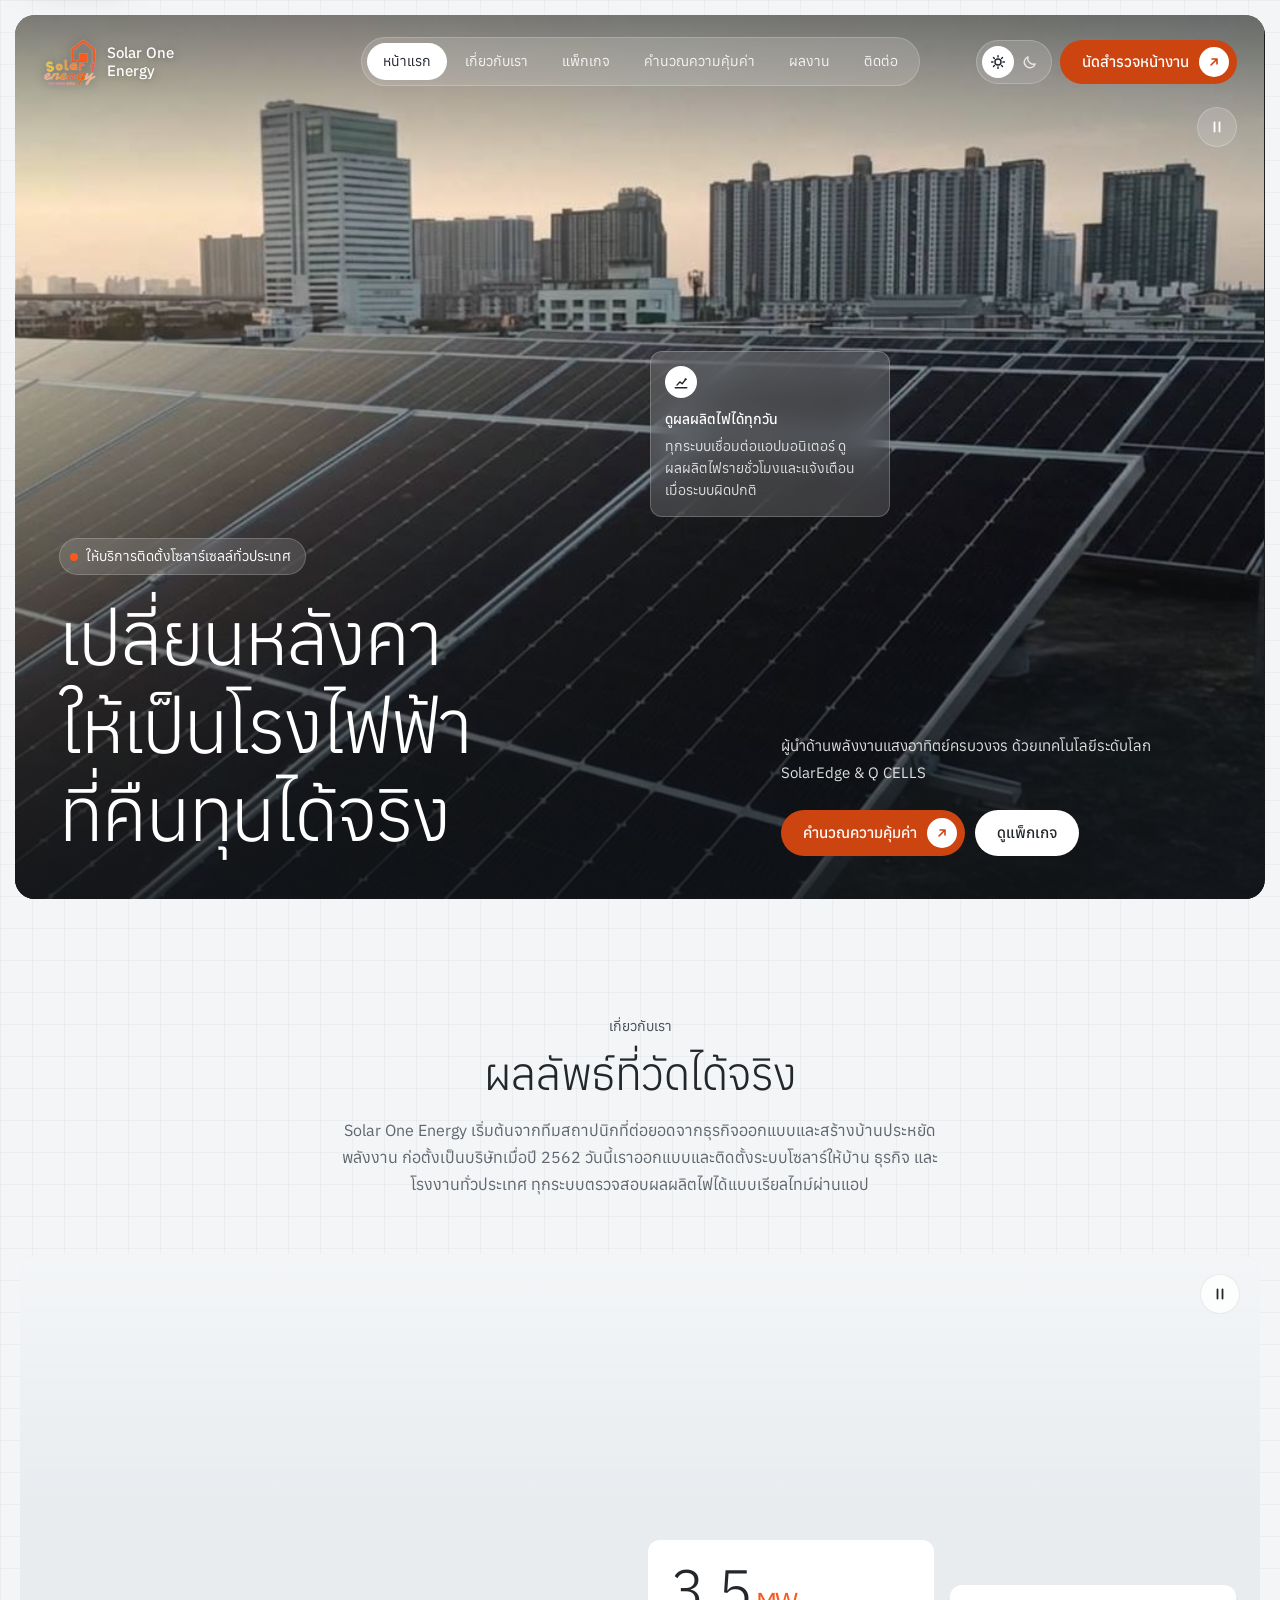
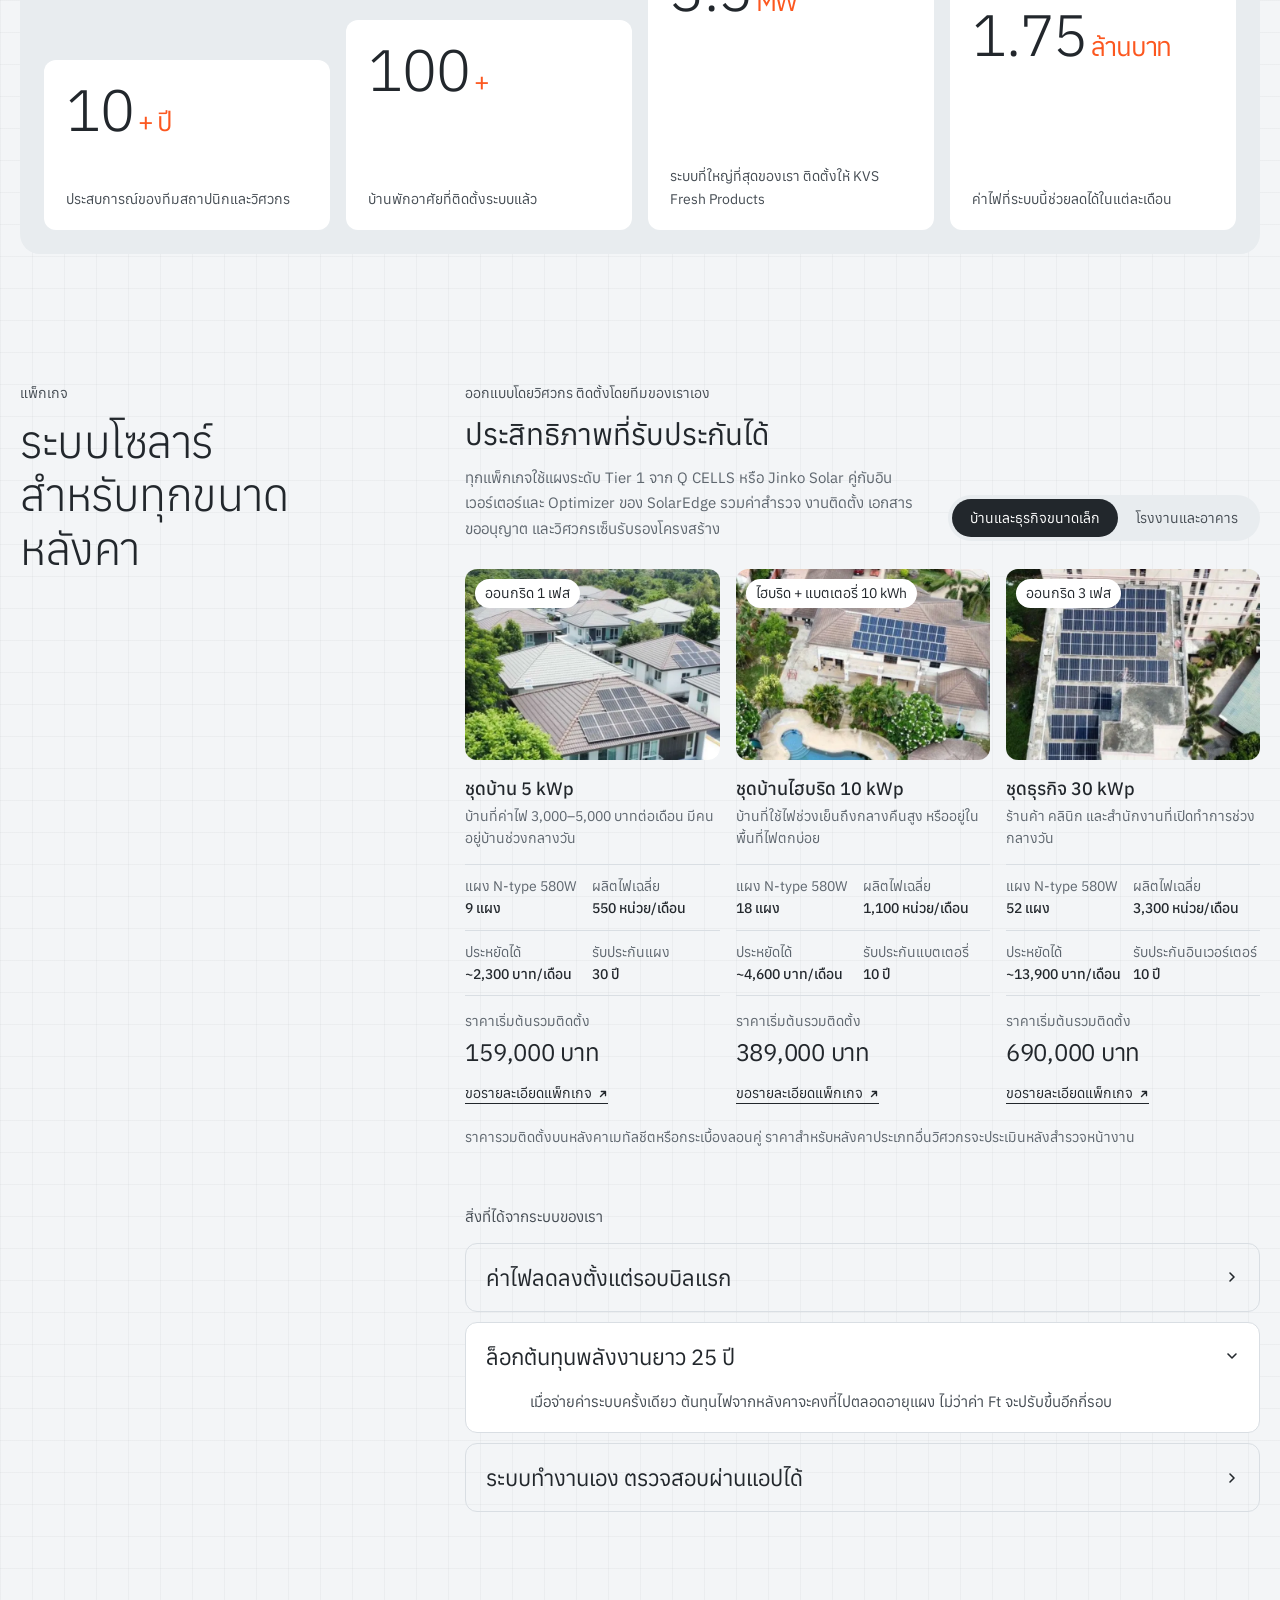
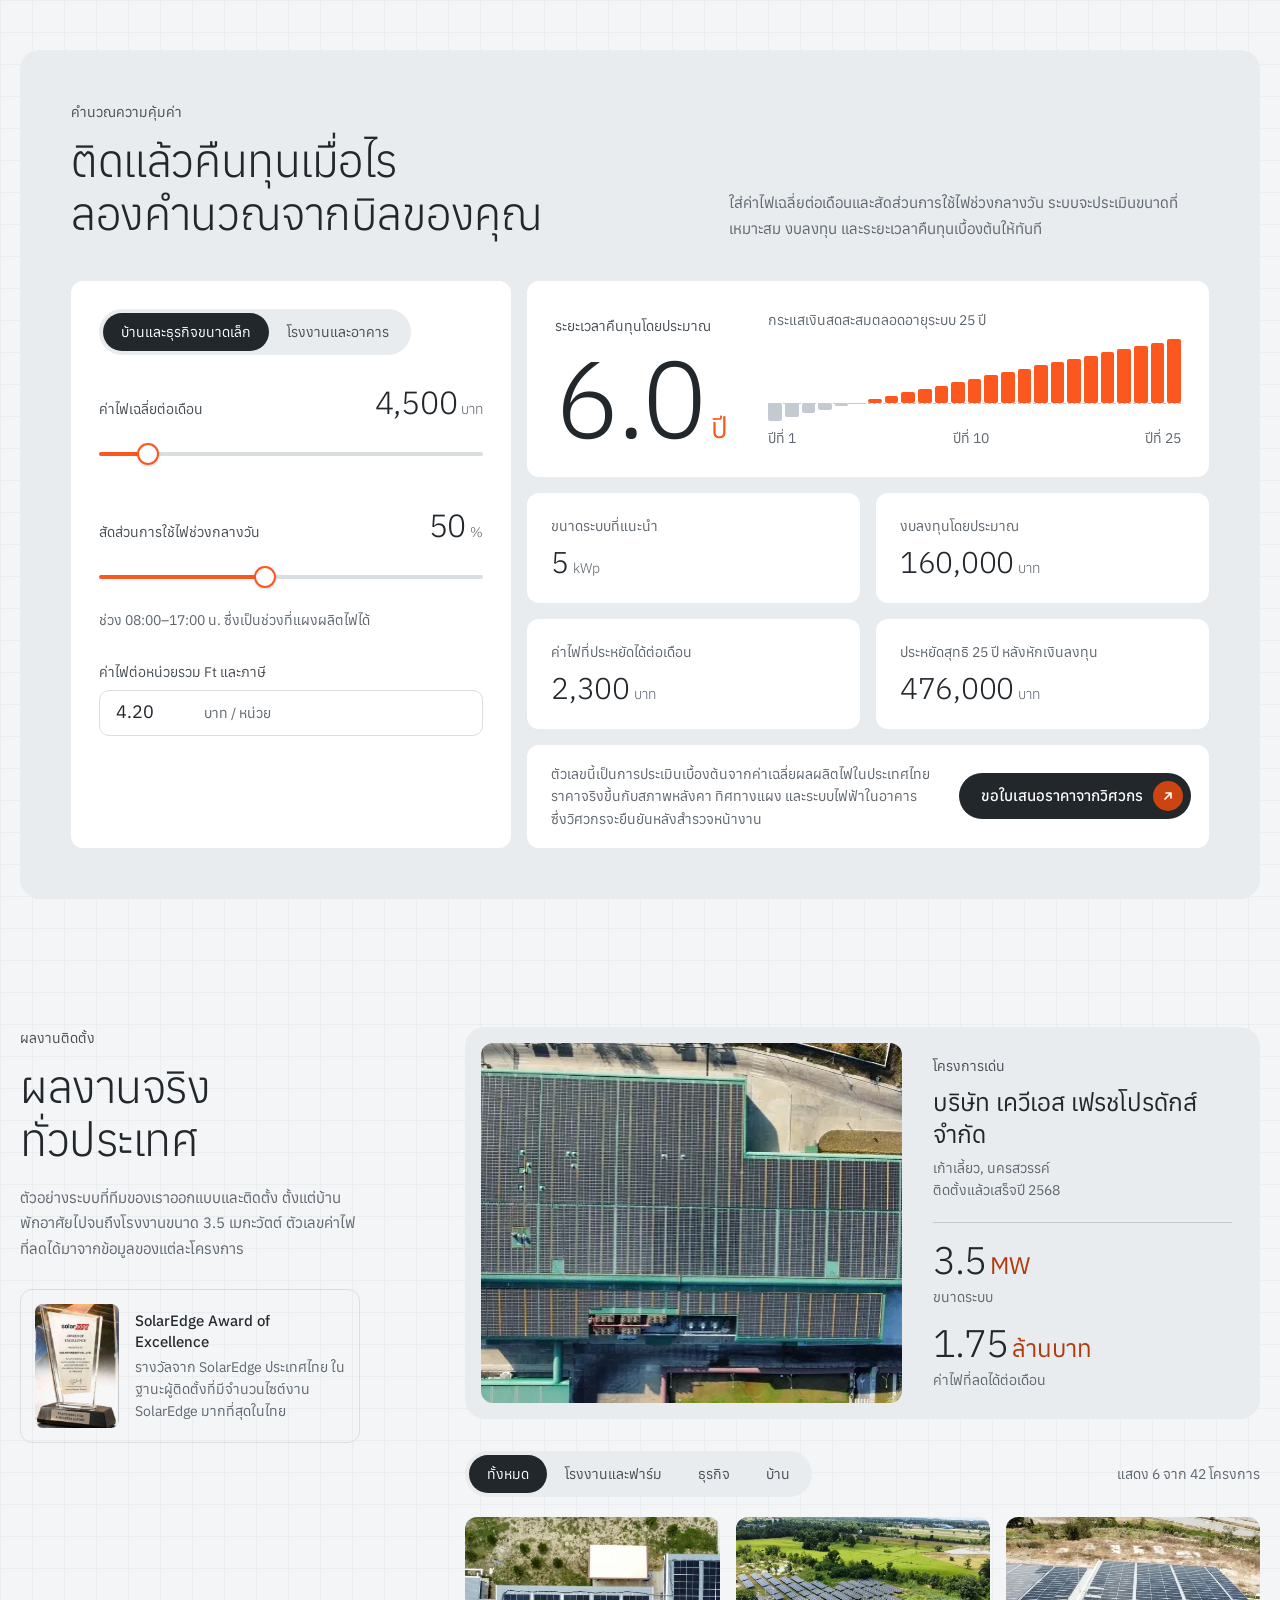
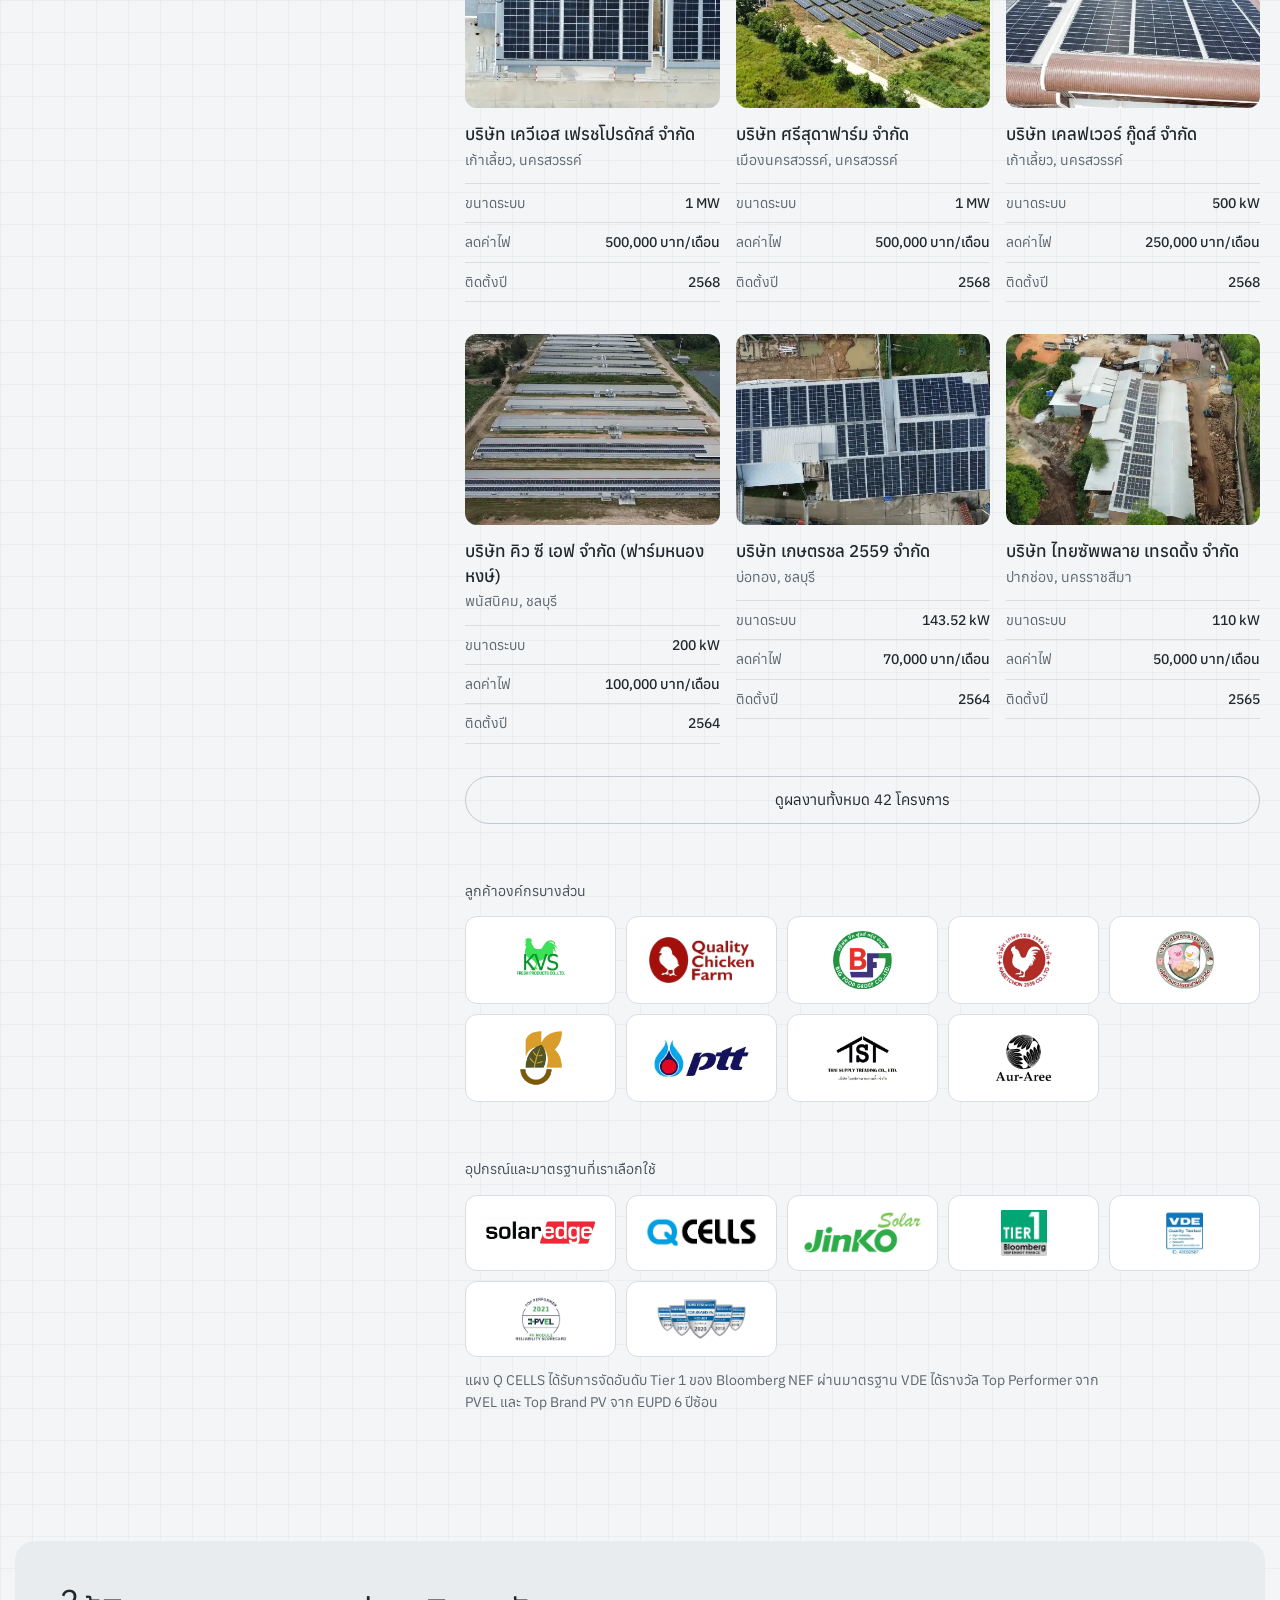
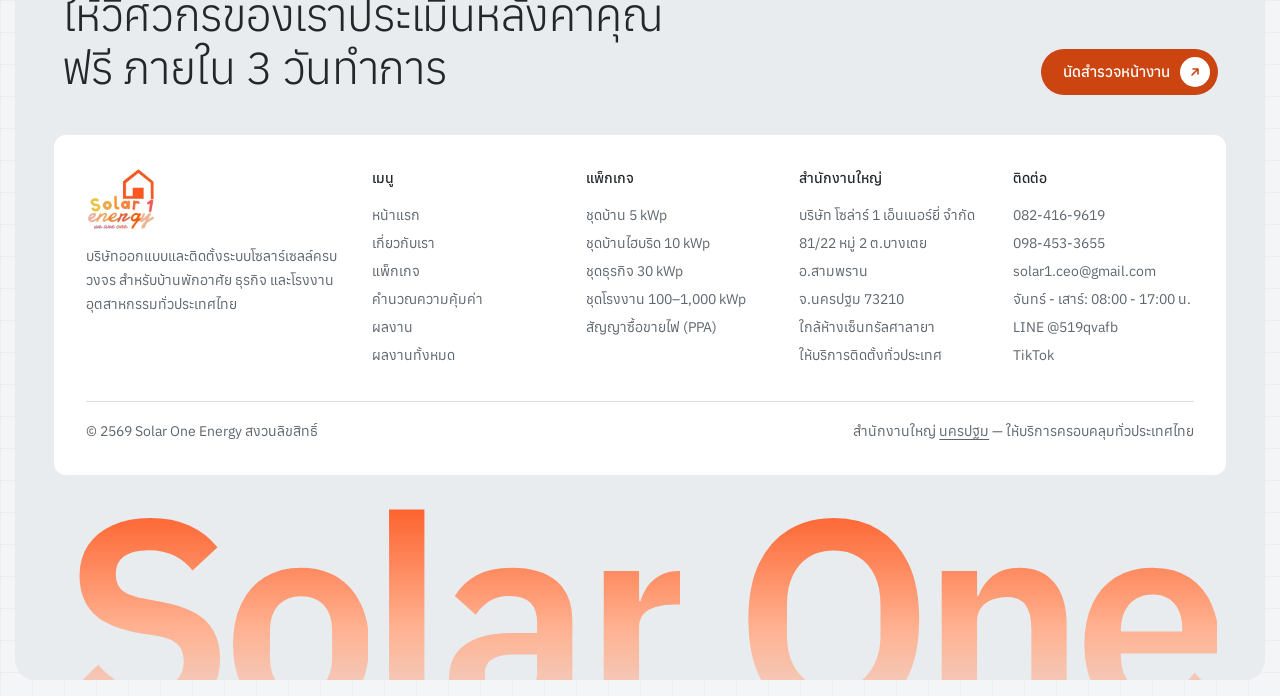
==== index.html @ 280cfaa6 "SEO: Full content on the four route pages, indexable and in the sitemap - /residential, /commercial," ====
<!doctype html>
<html lang="th">
<head>
  <meta charset="utf-8">
  <meta name="viewport" content="width=device-width, initial-scale=1">
  <title>Solar One Energy | ติดตั้งโซลาร์เซลล์ทั่วประเทศ สำหรับบ้าน ธุรกิจ และโรงงาน</title>
  <meta name="description" content="Solar One Energy สำนักงานใหญ่ นครปฐม ให้บริการติดตั้งโซลาร์เซลล์ทั่วประเทศไทย ออกแบบโดยทีมวิศวกร ตั้งแต่สำรวจหน้างาน ยื่นขออนุญาต จนถึงดูแลหลังการขาย">
  <meta name="theme-color" content="#F3F5F7">
  <link rel="icon" href="/favicon.ico" sizes="48x48">
  <link rel="icon" href="/favicon.svg" type="image/svg+xml">
  <link rel="apple-touch-icon" href="/apple-touch-icon.png">
  <link rel="canonical" href="https://solar1-energy.vercel.app/">
  <!-- link previews (Facebook, LINE): absolute URLs, JPEG image -->
  <meta property="og:type" content="website">
  <meta property="og:site_name" content="Solar One Energy">
  <meta property="og:locale" content="th_TH">
  <meta property="og:url" content="https://solar1-energy.vercel.app/">
  <meta property="og:title" content="Solar One Energy | ติดตั้งโซลาร์เซลล์ทั่วประเทศ สำหรับบ้าน ธุรกิจ และโรงงาน">
  <meta property="og:description" content="Solar One Energy สำนักงานใหญ่ นครปฐม ให้บริการติดตั้งโซลาร์เซลล์ทั่วประเทศไทย ออกแบบโดยทีมวิศวกร ตั้งแต่สำรวจหน้างาน ยื่นขออนุญาต จนถึงดูแลหลังการขาย">
  <meta property="og:image" content="https://solar1-energy.vercel.app/Media/og-image.jpg">
  <meta property="og:image:type" content="image/jpeg">
  <meta property="og:image:width" content="1200">
  <meta property="og:image:height" content="630">
  <meta property="og:image:alt" content="Solar One Energy: เปลี่ยนหลังคา ให้เป็นโรงไฟฟ้า ที่คืนทุนได้จริง บนภาพแผงโซลาร์เซลล์บนดาดฟ้าอาคาร">
  <meta name="twitter:card" content="summary_large_image">
  <!-- Static on purpose: crawlers don't run the Supabase overrides. Keep in step with the contact defaults in js/content.js.
       geo is approximate (Central Salaya, the landmark in the address); replace with the exact HQ pin when known -->
  <script type="application/ld+json">
  {
    "@context": "https://schema.org",
    "@type": "HomeAndConstructionBusiness",
    "@id": "https://solar1-energy.vercel.app/#business",
    "name": "Solar 1 Energy",
    "alternateName": ["Solar One Energy", "โซล่าร์ 1 เอ็นเนอร์ยี่"],
    "legalName": "บริษัท โซล่าร์ 1 เอ็นเนอร์ยี่ จำกัด",
    "description": "ติดตั้งโซลาร์เซลล์สำหรับบ้าน ธุรกิจ และโรงงาน ออกแบบโดยทีมวิศวกร ตั้งแต่สำรวจหน้างาน ยื่นขออนุญาต จนถึงดูแลหลังการขาย สำนักงานใหญ่ นครปฐม",
    "url": "https://solar1-energy.vercel.app/",
    "logo": "https://solar1-energy.vercel.app/Media/logo-mark.png",
    "image": "https://solar1-energy.vercel.app/Media/hero-poster.jpg",
    "telephone": "+66-82-416-9619",
    "contactPoint": [
      { "@type": "ContactPoint", "contactType": "sales", "telephone": "+66-82-416-9619", "areaServed": "TH", "availableLanguage": ["th"] },
      { "@type": "ContactPoint", "contactType": "customer service", "telephone": "+66-98-453-3655", "areaServed": "TH", "availableLanguage": ["th"] }
    ],
    "email": "solar1.ceo@gmail.com",
    "address": {
      "@type": "PostalAddress",
      "streetAddress": "81/22 หมู่ 2 ต.บางเตย",
      "addressLocality": "อ.สามพราน",
      "addressRegion": "นครปฐม",
      "postalCode": "73210",
      "addressCountry": "TH"
    },
    "geo": { "@type": "GeoCoordinates", "latitude": 13.788, "longitude": 100.277 },
    "openingHoursSpecification": [{
      "@type": "OpeningHoursSpecification",
      "dayOfWeek": ["Monday", "Tuesday", "Wednesday", "Thursday", "Friday", "Saturday"],
      "opens": "08:00",
      "closes": "17:00"
    }],
    "areaServed": [
      { "@type": "AdministrativeArea", "name": "Nakhon Pathom" },
      { "@type": "AdministrativeArea", "name": "Bangkok" },
      { "@type": "AdministrativeArea", "name": "Nonthaburi" },
      { "@type": "AdministrativeArea", "name": "Pathum Thani" },
      { "@type": "AdministrativeArea", "name": "Ratchaburi" }
    ],
    "sameAs": ["https://www.tiktok.com/@solar1.ceo"]
  }
  </script>
  <link rel="preload" href="Font/Anuphan/Anuphan-VariableFont_wght.ttf" as="font" type="font/ttf" crossorigin>
  <!-- the hero's first frame is the largest thing above the fold -->
  <link rel="preload" href="Media/hero-poster.jpg" as="image" fetchpriority="high">
  <script>
    // Theme before first paint: stored choice, otherwise the OS preference.
    (function () {
      var root = document.documentElement, t = null;
      try { t = localStorage.getItem('theme'); } catch (e) {}
      if (t !== 'light' && t !== 'dark') t = matchMedia('(prefers-color-scheme: dark)').matches ? 'dark' : 'light';
      root.dataset.theme = t;
      root.classList.add('js');
    })();
  </script>
  <link rel="stylesheet" href="styles.css">
</head>
<body>

<a class="skip-link" href="#content">ข้ามไปยังเนื้อหา</a>

<svg width="0" height="0" style="position:absolute" aria-hidden="true">
  <symbol id="i-arrow" viewBox="0 0 12 12"><path d="M3 9 9 3M4 3h5v5" fill="none" stroke="currentColor" stroke-width="1.6" stroke-linecap="round" stroke-linejoin="round"/></symbol>
  <symbol id="i-pause" viewBox="0 0 14 14"><path d="M4.5 2.5v9M9.5 2.5v9" fill="none" stroke="currentColor" stroke-width="1.8" stroke-linecap="round"/></symbol>
  <symbol id="i-play" viewBox="0 0 14 14"><path d="M4 2.6v8.8a.5.5 0 0 0 .76.43l7-4.4a.5.5 0 0 0 0-.86l-7-4.4A.5.5 0 0 0 4 2.6z" fill="currentColor"/></symbol>
  <symbol id="i-menu" viewBox="0 0 18 18"><path d="M3 5.5h12M3 12.5h12" fill="none" stroke="currentColor" stroke-width="1.7" stroke-linecap="round"/></symbol>
  <symbol id="i-close" viewBox="0 0 18 18"><path d="M4.5 4.5l9 9M13.5 4.5l-9 9" fill="none" stroke="currentColor" stroke-width="1.7" stroke-linecap="round"/></symbol>
  <symbol id="i-chart" viewBox="0 0 18 18"><path d="M2.5 15.5h13M4.5 12.5l3.2-3.6 2.6 2.1 3.9-5" fill="none" stroke="currentColor" stroke-width="1.6" stroke-linecap="round" stroke-linejoin="round"/><circle cx="14.2" cy="6" r="1.3" fill="currentColor"/></symbol>
  <symbol id="i-sun" viewBox="0 0 18 18"><circle cx="9" cy="9" r="3.4" fill="none" stroke="currentColor" stroke-width="1.6"/><path d="M9 1.8v1.6M9 14.6v1.6M1.8 9h1.6M14.6 9h1.6M3.9 3.9l1.1 1.1M13 13l1.1 1.1M3.9 14.1 5 13M13 5l1.1-1.1" fill="none" stroke="currentColor" stroke-width="1.6" stroke-linecap="round"/></symbol>
  <symbol id="i-moon" viewBox="0 0 18 18"><path d="M14.8 11.2A6.3 6.3 0 0 1 6.8 3.2a6.3 6.3 0 1 0 8 8z" fill="none" stroke="currentColor" stroke-width="1.6" stroke-linejoin="round"/></symbol>
  <symbol id="i-chev" viewBox="0 0 14 14"><path d="M5 3l4 4-4 4" fill="none" stroke="currentColor" stroke-width="1.6" stroke-linecap="round" stroke-linejoin="round"/></symbol>
</svg>

<!-- ============ HERO ============ -->
<header class="hero-shell" id="top">
  <div class="hero">
    <video class="hero-video" autoplay muted loop playsinline webkit-playsinline preload="metadata" poster="Media/hero-poster.jpg" disablepictureinpicture disableremoteplayback aria-hidden="true">
      <source src="Media/hero.mp4" type="video/mp4">
    </video>

    <button class="video-toggle" type="button" aria-pressed="false" aria-label="หยุดวิดีโอพื้นหลัง" data-in style="--d:800ms">
      <svg class="i-pause"><use href="#i-pause"/></svg><svg class="i-play"><use href="#i-play"/></svg>
    </button>

    <nav class="nav" aria-label="เมนูหลัก" data-in style="--d:100ms">
      <a class="logo-chip" href="#top" aria-label="Solar One Energy หน้าแรก">
        <picture>
          <source srcset="Media/logo-mark.webp" type="image/webp">
          <img src="Media/logo-mark.png" width="160" height="144" fetchpriority="high" decoding="async" alt="Solar One Energy">
        </picture>
        <span>Solar One<br>Energy</span>
      </a>
      <div class="nav-links" id="nav-links">
        <a href="#top" aria-current="page">หน้าแรก</a>
        <a href="#impact">เกี่ยวกับเรา</a>
        <a href="#packages">แพ็กเกจ</a>
        <a href="#calculator">คำนวณความคุ้มค่า</a>
        <a href="#projects">ผลงาน</a>
        <a href="#contact">ติดต่อ</a>
        <span class="nav-thumb" aria-hidden="true"></span>
        <!-- drawer extras: only shown when the links collapse behind the menu button -->
        <div class="nav-drawer-foot">
          <div class="drawer-row">
            <span id="drawer-theme-label">โหมดมืด</span>
            <button class="theme-toggle" type="button" role="switch" aria-checked="false" aria-labelledby="drawer-theme-label">
              <span class="theme-knob" aria-hidden="true"></span>
              <svg class="i-sun" aria-hidden="true"><use href="#i-sun"/></svg>
              <svg class="i-moon" aria-hidden="true"><use href="#i-moon"/></svg>
            </button>
          </div>
          <a class="btn btn--orange drawer-cta" href="#calculator">คำนวณความคุ้มค่า <span class="btn-ico"><svg><use href="#i-arrow"/></svg></span></a>
        </div>
      </div>
      <div class="nav-actions">
        <button class="theme-toggle" type="button" role="switch" aria-checked="false" aria-label="โหมดมืด">
          <span class="theme-knob" aria-hidden="true"></span>
          <svg class="i-sun" aria-hidden="true"><use href="#i-sun"/></svg>
          <svg class="i-moon" aria-hidden="true"><use href="#i-moon"/></svg>
        </button>
        <a class="btn btn--orange" href="#contact">นัดสำรวจหน้างาน <span class="btn-ico"><svg><use href="#i-arrow"/></svg></span></a>
        <button class="menu-btn" type="button" aria-expanded="false" aria-controls="nav-links" aria-label="เปิดเมนู">
          <svg class="i-menu"><use href="#i-menu"/></svg><svg class="i-close"><use href="#i-close"/></svg>
        </button>
      </div>
    </nav>

    <div class="hero-card" data-in style="--d:720ms">
      <span class="hero-card-ico" aria-hidden="true"><svg><use href="#i-chart"/></svg></span>
      <strong>ดูผลผลิตไฟได้ทุกวัน</strong>
      <p>ทุกระบบเชื่อมต่อแอปมอนิเตอร์ ดูผลผลิตไฟรายชั่วโมงและแจ้งเตือนเมื่อระบบผิดปกติ</p>
    </div>

    <div class="hero-bottom" id="content" tabindex="-1">
      <div>
        <span class="tag" data-in style="--d:200ms"><span class="dot"></span><span data-c="hero.tag">ให้บริการติดตั้งโซลาร์เซลล์ทั่วประเทศ</span></span>
        <h1>
          <span class="line"><span style="--d:260ms">เปลี่ยนหลังคา</span></span>
          <span class="line"><span style="--d:340ms">ให้เป็นโรงไฟฟ้า</span></span>
          <span class="line"><span style="--d:420ms">ที่คืนทุนได้จริง</span></span>
        </h1>
      </div>
      <div class="hero-copy">
        <p data-in style="--d:520ms" data-c="hero.subtitle">ผู้นำด้านพลังงานแสงอาทิตย์ครบวงจร ด้วยเทคโนโลยีระดับโลก SolarEdge &amp; Q CELLS</p>
        <div class="hero-actions">
          <a class="btn btn--orange" href="#calculator" data-in style="--d:600ms"><span data-c="hero.ctaPrimary">คำนวณความคุ้มค่า</span> <span class="btn-ico"><svg><use href="#i-arrow"/></svg></span></a>
          <a class="btn btn--white btn--plain" href="#packages" data-in style="--d:660ms"><span data-c="hero.ctaSecondary">ดูแพ็กเกจ</span></a>
        </div>
      </div>
    </div>
  </div>
</header>

<main>

<!-- ============ IMPACT ============ -->
<section class="impact" id="impact">
  <div class="wrap">
    <div class="impact-head">
      <p class="kicker">เกี่ยวกับเรา</p>
      <h2 class="h2">ผลลัพธ์ที่วัดได้จริง</h2>
      <p class="lede">Solar One Energy เริ่มต้นจากทีมสถาปนิกที่ต่อยอดจากธุรกิจออกแบบและสร้างบ้านประหยัดพลังงาน ก่อตั้งเป็นบริษัทเมื่อปี 2562 วันนี้เราออกแบบและติดตั้งระบบโซลาร์ให้บ้าน ธุรกิจ และโรงงานทั่วประเทศ ทุกระบบตรวจสอบผลผลิตไฟได้แบบเรียลไทม์ผ่านแอป</p>
    </div>

    <div class="impact-panel media-frame">
      <video class="impact-video" src="Media/hero.mp4#t=6.5" muted loop playsinline webkit-playsinline preload="metadata" disablepictureinpicture disableremoteplayback aria-hidden="true"></video>
      <button class="video-toggle video-toggle--panel" type="button" aria-pressed="false" aria-label="หยุดวิดีโอพื้นหลัง">
        <svg class="i-pause"><use href="#i-pause"/></svg><svg class="i-play"><use href="#i-play"/></svg>
      </button>
      <div class="stats">
        <div class="stat"><div class="stat-num"><span data-count="10">10</span><small>+ ปี</small></div><div class="stat-label">ประสบการณ์ของทีมสถาปนิกและวิศวกร</div></div>
        <div class="stat"><div class="stat-num"><span data-count="100">100</span><small>+</small></div><div class="stat-label">บ้านพักอาศัยที่ติดตั้งระบบแล้ว</div></div>
        <div class="stat"><div class="stat-num"><span data-count="3.5">3.5</span><small>MW</small></div><div class="stat-label">ระบบที่ใหญ่ที่สุดของเรา ติดตั้งให้ KVS Fresh Products</div></div>
        <div class="stat"><div class="stat-num"><span data-count="1.75">1.75</span><small>ล้านบาท</small></div><div class="stat-label">ค่าไฟที่ระบบนี้ช่วยลดได้ในแต่ละเดือน</div></div>
      </div>
    </div>
  </div>
</section>

<!-- ============ PACKAGES ============ -->
<section class="packages" id="packages">
  <div class="wrap split">
    <div class="split-left">
      <p class="kicker">แพ็กเกจ</p>
      <h2 class="h2">ระบบโซลาร์<br>สำหรับทุกขนาด<br>หลังคา</h2>
    </div>

    <div>
      <div class="pk-head">
        <div>
          <p class="kicker">ออกแบบโดยวิศวกร ติดตั้งโดยทีมของเราเอง</p>
          <h3 class="h3">ประสิทธิภาพที่รับประกันได้</h3>
          <p class="lede">ทุกแพ็กเกจใช้แผงระดับ Tier 1 จาก Q CELLS หรือ Jinko Solar คู่กับอินเวอร์เตอร์และ Optimizer ของ SolarEdge รวมค่าสำรวจ งานติดตั้ง เอกสารขออนุญาต และวิศวกรเซ็นรับรองโครงสร้าง</p>
        </div>
        <div class="seg" role="group" aria-label="เลือกประเภทลูกค้า" data-seg="pk">
          <button type="button" aria-pressed="true" data-val="home">บ้านและธุรกิจขนาดเล็ก</button>
          <button type="button" aria-pressed="false" data-val="factory">โรงงานและอาคาร</button>
        </div>
      </div>

      <div class="pk-grid" id="pk-grid"></div>
      <p class="pk-note" id="pk-note"></p>

      <div class="benefits">
        <p>สิ่งที่ได้จากระบบของเรา</p>
        <div class="benefit">
          <button type="button" aria-expanded="false">
            <span class="benefit-t">ค่าไฟลดลงตั้งแต่รอบบิลแรก</span><svg><use href="#i-chev"/></svg>
          </button>
          <div class="benefit-body"><div><p>ไฟที่ผลิตได้ช่วงกลางวันถูกใช้ในอาคารทันที ลดหน่วยที่ต้องซื้อจากการไฟฟ้าตั้งแต่วันที่ระบบเริ่มเดินเครื่อง</p></div></div>
        </div>
        <div class="benefit is-open">
          <button type="button" aria-expanded="true">
            <span class="benefit-t">ล็อกต้นทุนพลังงานยาว 25 ปี</span><svg><use href="#i-chev"/></svg>
          </button>
          <div class="benefit-body"><div><p>เมื่อจ่ายค่าระบบครั้งเดียว ต้นทุนไฟจากหลังคาจะคงที่ไปตลอดอายุแผง ไม่ว่าค่า Ft จะปรับขึ้นอีกกี่รอบ</p></div></div>
        </div>
        <div class="benefit">
          <button type="button" aria-expanded="false">
            <span class="benefit-t">ระบบทำงานเอง ตรวจสอบผ่านแอปได้</span><svg><use href="#i-chev"/></svg>
          </button>
          <div class="benefit-body"><div><p>ไม่ต้องเปิดปิดเอง ระบบแจ้งเตือนเมื่อผลผลิตต่ำกว่าปกติ และทีมบริการของเราเข้าตรวจล้างแผงตามรอบที่กำหนด</p></div></div>
        </div>
      </div>
    </div>
  </div>
</section>

<!-- ============ CALCULATOR ============ -->
<section class="calc" id="calculator">
  <div class="wrap">
    <div class="calc-panel">
      <div class="calc-top">
        <div>
          <p class="kicker">คำนวณความคุ้มค่า</p>
          <h2 class="h2">ติดแล้วคืนทุนเมื่อไร<br>ลองคำนวณจากบิลของคุณ</h2>
        </div>
        <p class="lede">ใส่ค่าไฟเฉลี่ยต่อเดือนและสัดส่วนการใช้ไฟช่วงกลางวัน ระบบจะประเมินขนาดที่เหมาะสม งบลงทุน และระยะเวลาคืนทุนเบื้องต้นให้ทันที</p>
      </div>

      <div class="calc-body">
        <div class="calc-inputs">
          <div class="seg" role="group" aria-label="เลือกประเภทลูกค้า" data-seg="calc">
            <button type="button" aria-pressed="true" data-val="home">บ้านและธุรกิจขนาดเล็ก</button>
            <button type="button" aria-pressed="false" data-val="factory">โรงงานและอาคาร</button>
          </div>

          <div class="field">
            <div class="field-row">
              <label for="bill">ค่าไฟเฉลี่ยต่อเดือน</label>
              <output class="field-val" id="bill-out" for="bill"></output>
            </div>
            <input type="range" id="bill">
          </div>

          <div class="field">
            <div class="field-row">
              <label for="day">สัดส่วนการใช้ไฟช่วงกลางวัน</label>
              <output class="field-val" id="day-out" for="day"></output>
            </div>
            <input type="range" id="day" min="20" max="90" step="5">
            <p class="field-hint">ช่วง 08:00–17:00 น. ซึ่งเป็นช่วงที่แผงผลิตไฟได้</p>
          </div>

          <div class="field">
            <label for="tariff">ค่าไฟต่อหน่วยรวม Ft และภาษี</label>
            <div class="tariff"><input type="number" id="tariff" step="0.05" min="2" max="9" inputmode="decimal"><span>บาท / หน่วย</span></div>
          </div>
        </div>

        <div class="calc-out" aria-live="polite">
          <div class="out-card out-hero">
            <div>
              <p class="out-label">ระยะเวลาคืนทุนโดยประมาณ</p>
              <p class="payback"><span id="o-payback">0</span><small>ปี</small></p>
            </div>
            <div class="chart">
              <p class="chart-cap">กระแสเงินสดสะสมตลอดอายุระบบ 25 ปี</p>
              <div class="bars" id="bars"></div>
              <div class="chart-axis"><span>ปีที่ 1</span><span>ปีที่ 10</span><span>ปีที่ 25</span></div>
            </div>
          </div>
          <div class="out-card"><p class="out-label">ขนาดระบบที่แนะนำ</p><p class="out-val" id="o-size"></p></div>
          <div class="out-card"><p class="out-label">งบลงทุนโดยประมาณ</p><p class="out-val" id="o-cost"></p></div>
          <div class="out-card"><p class="out-label">ค่าไฟที่ประหยัดได้ต่อเดือน</p><p class="out-val" id="o-month"></p></div>
          <div class="out-card"><p class="out-label">ประหยัดสุทธิ 25 ปี หลังหักเงินลงทุน</p><p class="out-val" id="o-life"></p></div>
          <div class="out-cta">
            <p>ตัวเลขนี้เป็นการประเมินเบื้องต้นจากค่าเฉลี่ยผลผลิตไฟในประเทศไทย ราคาจริงขึ้นกับสภาพหลังคา ทิศทางแผง และระบบไฟฟ้าในอาคาร ซึ่งวิศวกรจะยืนยันหลังสำรวจหน้างาน</p>
            <a class="btn btn--ink" href="#contact">ขอใบเสนอราคาจากวิศวกร <span class="btn-ico"><svg><use href="#i-arrow"/></svg></span></a>
          </div>
        </div>
      </div>
    </div>
  </div>
</section>

<!-- ============ PROJECTS ============ -->
<section class="projects" id="projects">
  <div class="wrap split">
    <div class="split-left">
      <p class="kicker">ผลงานติดตั้ง</p>
      <h2 class="h2">ผลงานจริง<br>ทั่วประเทศ</h2>
      <p class="lede">ตัวอย่างระบบที่ทีมของเราออกแบบและติดตั้ง ตั้งแต่บ้านพักอาศัยไปจนถึงโรงงานขนาด 3.5 เมกะวัตต์ ตัวเลขค่าไฟที่ลดได้มาจากข้อมูลของแต่ละโครงการ</p>
      <figure class="award">
        <img src="Media/awards/solaredge-award-of-excellence.webp" width="245" height="361" loading="lazy" decoding="async" alt="ถ้วยรางวัล SolarEdge Award of Excellence ที่มอบให้ Solar1Energy Co., Ltd.">
        <figcaption>
          <strong>SolarEdge Award of Excellence</strong>
          <span>รางวัลจาก SolarEdge ประเทศไทย ในฐานะผู้ติดตั้งที่มีจำนวนไซต์งาน SolarEdge มากที่สุดในไทย</span>
        </figcaption>
      </figure>
    </div>

    <div class="pj-main">
      <article class="pj-feature" id="pj-feature" hidden></article>

      <div class="pj-bar">
        <div class="seg" role="group" aria-label="กรองผลงานตามประเภท" data-seg="pj">
          <button type="button" aria-pressed="true" data-val="all">ทั้งหมด</button>
          <button type="button" aria-pressed="false" data-val="industry">โรงงานและฟาร์ม</button>
          <button type="button" aria-pressed="false" data-val="business">ธุรกิจ</button>
          <button type="button" aria-pressed="false" data-val="home">บ้าน</button>
        </div>
        <p class="pj-count" id="pj-count" aria-live="polite"></p>
      </div>
      <div class="pj-grid" id="pj-grid"></div>
      <button class="pj-more" id="pj-more" type="button" aria-expanded="false" aria-controls="pj-grid" hidden></button>

      <div class="logo-wall" id="pj-clients-wall">
        <h3 class="logo-wall-title">ลูกค้าองค์กรบางส่วน</h3>
        <ul class="logos" id="pj-clients"></ul>
      </div>
      <div class="logo-wall">
        <h3 class="logo-wall-title">อุปกรณ์และมาตรฐานที่เราเลือกใช้</h3>
        <ul class="logos logos--brands">
          <li><img src="Media/brands/solaredge.webp" width="720" height="190" loading="lazy" decoding="async" alt="SolarEdge"></li>
          <li><img src="Media/brands/q-cells.webp" width="518" height="151" loading="lazy" decoding="async" alt="Q CELLS"></li>
          <li><img src="Media/brands/jinko-solar.webp" width="144" height="50" loading="lazy" decoding="async" alt="Jinko Solar"></li>
          <li><img src="Media/certs/tier1-bloomberg-nef.webp" width="197" height="197" loading="lazy" decoding="async" alt="Tier 1 ของ Bloomberg NEF"></li>
          <li><img src="Media/certs/vde-quality-tested.webp" width="177" height="222" loading="lazy" decoding="async" alt="VDE Quality Tested"></li>
          <li><img src="Media/certs/pvel-top-performer-2021.webp" width="276" height="237" loading="lazy" decoding="async" alt="PVEL Top Performer 2021"></li>
          <li><img src="Media/certs/eupd-top-brand-pv.webp" width="450" height="219" loading="lazy" decoding="async" alt="EUPD Research Top Brand PV"></li>
        </ul>
        <p class="logo-note">แผง Q CELLS ได้รับการจัดอันดับ Tier 1 ของ Bloomberg NEF ผ่านมาตรฐาน VDE ได้รางวัล Top Performer จาก PVEL และ Top Brand PV จาก EUPD 6 ปีซ้อน</p>
      </div>
    </div>
  </div>
</section>

</main>

<!-- ============ FOOTER ============ -->
<footer class="foot-shell" id="contact">
  <div class="foot">
    <div class="foot-cta">
      <h2 class="h2">ให้วิศวกรของเราประเมินหลังคาคุณ<br>ฟรี ภายใน 3 วันทำการ</h2>
      <a class="btn btn--orange" id="foot-cta-btn" href="tel:0824169619">นัดสำรวจหน้างาน <span class="btn-ico"><svg><use href="#i-arrow"/></svg></span></a>
    </div>

    <div class="foot-card">
      <div class="foot-brand">
        <img src="Media/logo-footer.webp" width="212" height="192" loading="lazy" decoding="async" alt="Solar One Energy">
        <p>บริษัทออกแบบและติดตั้งระบบโซลาร์เซลล์ครบวงจร สำหรับบ้านพักอาศัย ธุรกิจ และโรงงานอุตสาหกรรมทั่วประเทศไทย</p>
      </div>
      <div class="foot-col">
        <h3>เมนู</h3>
        <ul><li><a href="#top">หน้าแรก</a></li><li><a href="#impact">เกี่ยวกับเรา</a></li><li><a href="#packages">แพ็กเกจ</a></li><li><a href="#calculator">คำนวณความคุ้มค่า</a></li><li><a href="#projects">ผลงาน</a></li><li><a href="/projects">ผลงานทั้งหมด</a></li></ul>
      </div>
      <div class="foot-col">
        <h3>แพ็กเกจ</h3>
        <ul><li><a href="/residential">ชุดบ้าน 5 kWp</a></li><li><a href="/residential">ชุดบ้านไฮบริด 10 kWp</a></li><li><a href="/commercial">ชุดธุรกิจ 30 kWp</a></li><li><a href="/commercial">ชุดโรงงาน 100–1,000 kWp</a></li><li><a href="/commercial#ppa">สัญญาซื้อขายไฟ (PPA)</a></li></ul>
      </div>
      <div class="foot-col">
        <h3>สำนักงานใหญ่</h3>
        <!-- full street address and phone are set from the admin panel (Contact) -->
        <ul id="foot-address"><li>บริษัท โซล่าร์ 1 เอ็นเนอร์ยี่ จำกัด</li><li>81/22 หมู่ 2 ต.บางเตย อ.สามพราน</li><li>จ.นครปฐม 73210</li><li>ใกล้ห้างเซ็นทรัลศาลายา</li><li>ให้บริการติดตั้งทั่วประเทศ</li></ul>
      </div>
      <div class="foot-col">
        <h3>ติดต่อ</h3>
        <ul id="foot-contact"><li><a href="tel:0824169619">082-416-9619</a></li><li><a href="tel:0984533655">098-453-3655</a></li><li><a href="mailto:solar1.ceo@gmail.com">solar1.ceo@gmail.com</a></li><li>จันทร์ - เสาร์: 08:00 - 17:00 น.</li><li><a href="https://line.me/R/ti/p/%40519qvafb" target="_blank" rel="noopener">LINE @519qvafb</a></li><li><a href="https://www.tiktok.com/@solar1.ceo" target="_blank" rel="noopener">TikTok</a></li></ul>
      </div>
      <div class="foot-legal"><span>© 2569 Solar One Energy สงวนลิขสิทธิ์</span><span>สำนักงานใหญ่ <a href="/locations/nakhon-pathom">นครปฐม</a> — ให้บริการครอบคลุมทั่วประเทศไทย</span></div>
    </div>

    <div class="wordmark" aria-hidden="true">Solar One</div>
  </div>
</footer>

<script src="supabase-config.js"></script>
<script src="js/content.js"></script>
<script src="main.js"></script>
</body>
</html>
---- styles.css ----
@font-face {
  font-family: "Anuphan";
  src: url("Font/Anuphan/Anuphan-VariableFont_wght.ttf") format("truetype");
  font-weight: 100 700;
  font-display: swap;
}

:root {
  /* accent: brand orange, used sparingly */
  --orange: #FC571F;
  --orange-deep: #E0461A;
  --orange-tint: #FFE9DF;
  /* button fills: deep enough for white label text (AA 4.5:1) */
  --cta: #CC4410;             /* 4.8:1 with white */
  --cta-deep: #B33A0D;        /* 6:1 with white, hover */
  --accent-text: #B33A0D;     /* orange for small units on light surfaces (5:1 on --surface) */

  /* graphite ink */
  --ink: #22272C;
  --ink-deep: #15191D;
  --ink-soft: #454C53;
  --muted: #5E666E;          /* 4.9:1 on --surface, 6:1 on white */
  --shade: 16 20 24;         /* rgb channels for overlays and shadows */

  /* cool drafting paper */
  --paper: #F3F5F7;
  --paper-rgb: 243 245 247;
  --grid: rgb(34 39 44 / .035);
  --surface: #E8ECEF;
  --line: #D9DEE3;
  --line-strong: #C3CAD1;
  --white: #FFFFFF;           /* literal white: text on photos/orange, chips over imagery */
  --hero-bg: #1E2328;

  /* theme-dependent roles */
  --card: #FFFFFF;            /* cards and raised controls */
  --card-rgb: 255 255 255;
  --on-ink: #FFFFFF;          /* text on --ink fills (segmented thumb, ink button) */
  --hover: rgb(16 20 24 / .06);
  --sweep: rgb(255 255 255 / .5);
  --graphite: #22272C;        /* fixed dark text on always-white chips */
  --frame-art: url("data:image/svg+xml,%3Csvg xmlns='http://www.w3.org/2000/svg' viewBox='0 0 160 110' fill='none' stroke='%2322272C' stroke-opacity='.26' stroke-width='1.2' stroke-linejoin='round'%3E%3Cpath d='M30 78 58 40h74l-28 38z'/%3E%3Cpath d='M48.5 78 76.5 40M67 78 95 40M85.5 78 113.5 40M39.3 65.3h74M48.7 52.7h74'/%3E%3Cpath d='M44 78v14M96 78v14M20 92h120' stroke-dasharray='3 3'/%3E%3Ccircle cx='132' cy='20' r='7'/%3E%3C/svg%3E");
  color-scheme: light;

  --r-panel: 20px;
  --r-card: 12px;
  --r-pill: 999px;

  --container: 1320px;
  --gutter: clamp(16px, 2.4vw, 20px);
  --section-gap: clamp(80px, 10vw, 140px);

  --ease: cubic-bezier(.16, 1, .3, 1);
}

/* Dark: deep obsidian base, charcoal panels, off-white ink; orange stays the accent.
   Set on <html data-theme> by the inline script in index.html (stored choice,
   otherwise the OS preference). */
:root[data-theme="dark"] {
  --ink: #F2F4F6;
  --ink-deep: #FFFFFF;
  --ink-soft: #C3C8CF;
  --muted: #8C939C;          /* 5:1 on --card, 5.9:1 on --paper */
  --shade: 0 0 0;

  --paper: #0D0F12;
  --paper-rgb: 13 15 18;
  --grid: rgb(255 255 255 / .028);
  --surface: #1A1D24;
  --line: #2A2E39;
  --line-strong: #3A3F4C;
  --hero-bg: #0D0F12;
  --orange-tint: rgb(252 87 31 / .16);
  --accent-text: #FC571F;     /* 5:1 on the dark --surface */

  --card: #1E222B;
  --card-rgb: 30 34 43;
  --on-ink: #0D0F12;
  --hover: rgb(255 255 255 / .06);
  --sweep: rgb(255 255 255 / .07);
  --frame-art: url("data:image/svg+xml,%3Csvg xmlns='http://www.w3.org/2000/svg' viewBox='0 0 160 110' fill='none' stroke='%23F2F4F6' stroke-opacity='.22' stroke-width='1.2' stroke-linejoin='round'%3E%3Cpath d='M30 78 58 40h74l-28 38z'/%3E%3Cpath d='M48.5 78 76.5 40M67 78 95 40M85.5 78 113.5 40M39.3 65.3h74M48.7 52.7h74'/%3E%3Cpath d='M44 78v14M96 78v14M20 92h120' stroke-dasharray='3 3'/%3E%3Ccircle cx='132' cy='20' r='7'/%3E%3C/svg%3E");
  color-scheme: dark;
}

* { box-sizing: border-box; margin: 0; padding: 0; }

html { scroll-behavior: smooth; }

body {
  font-family: "Anuphan", "Noto Sans Thai", "Leelawadee UI", "Thonburi", sans-serif;
  font-weight: 400;
  font-size: 16px;
  line-height: 1.6;
  color: var(--ink);
  background-color: var(--paper);
  /* faint 32px drafting grid */
  background-image:
    linear-gradient(var(--grid) 1px, transparent 1px),
    linear-gradient(90deg, var(--grid) 1px, transparent 1px);
  background-size: 32px 32px;
  -webkit-font-smoothing: antialiased;
  font-synthesis: none;
}

img, video { display: block; max-width: 100%; }
a { color: inherit; text-decoration: none; }
button, input { font: inherit; color: inherit; }
button { cursor: pointer; border: 0; background: none; }
a, button, input, label { -webkit-tap-highlight-color: transparent; }

:focus-visible { outline: 2px solid var(--orange); outline-offset: 3px; border-radius: 6px; }

.wrap { max-width: var(--container); margin: 0 auto; padding: 0 var(--gutter); }

/* keyboard users: first tab stop jumps past the nav to the page content */
.skip-link {
  position: fixed; top: 12px; left: 12px; z-index: 100;
  padding: 10px 18px;
  border-radius: var(--r-pill);
  background: var(--card); color: var(--ink);
  font-size: 15px; font-weight: 500;
  box-shadow: 0 12px 32px -18px rgb(var(--shade) / .5);
  transform: translateY(-160%);
}
.skip-link:focus-visible { transform: none; }
#content:focus { outline: none; }

/* ---------- shared pieces ---------- */

.kicker {
  font-size: 14px;
  color: var(--ink-soft);
  font-weight: 400;
}

.h2 {
  font-size: clamp(30px, 2.4vw + 14px, 46px);
  font-weight: 300;
  line-height: 1.2;
  letter-spacing: -0.01em;
}

.h3 {
  font-size: clamp(22px, 1.2vw + 14px, 30px);
  font-weight: 400;
  line-height: 1.3;
}

.lede { color: var(--muted); font-size: 16px; line-height: 1.7; }

.btn {
  display: inline-flex;
  align-items: center;
  gap: 10px;
  height: 46px;
  padding: 0 8px 0 22px;
  border-radius: var(--r-pill);
  font-size: 15px;
  font-weight: 500;
  white-space: nowrap;
  transition: background-color .25s, color .25s, transform .25s var(--ease);
}
.btn--plain { padding: 0 22px; }
.btn-ico {
  width: 30px; height: 30px;
  border-radius: 50%;
  display: grid; place-items: center;
  flex: none;
}
.btn-ico svg { width: 12px; height: 12px; }

.btn--orange { background: var(--cta); color: var(--white); }
.btn--orange .btn-ico { background: var(--white); color: var(--cta); }
.btn--orange:hover { background: var(--cta-deep); }

/* sits over photography in both themes, so its colours are fixed */
.btn--white { background: var(--white); color: var(--graphite); }
.btn--white:hover { background: #FFE9DF; }

.btn--ink { background: var(--ink); color: var(--on-ink); }
.btn--ink .btn-ico { background: var(--cta); color: var(--white); }
.btn--ink:hover { background: var(--ink-deep); }

.dot { width: 8px; height: 8px; border-radius: 50%; background: var(--orange); flex: none; }

/* ---------- hero ---------- */

.hero-shell { padding: clamp(8px, 1.2vw, 16px) clamp(8px, 1.2vw, 16px) 0; }

.hero {
  position: relative;
  height: max(720px, calc(100vh - 16px));
  max-height: 900px;
  border-radius: var(--r-panel);
  overflow: hidden;
  color: var(--white);
  background: var(--hero-bg);
}

.hero-video {
  position: absolute; inset: 0;
  width: 100%; height: 100%;
  object-fit: cover;
}

.hero::after {
  content: "";
  position: absolute; inset: 0;
  background:
    linear-gradient(180deg, rgb(var(--shade) / .55) 0%, rgb(var(--shade) / 0) 22%),
    linear-gradient(0deg, rgb(var(--shade) / .78) 0%, rgb(var(--shade) / .35) 34%, rgb(var(--shade) / 0) 60%);
  pointer-events: none;
}

.nav {
  position: absolute; z-index: 3;
  top: 22px; left: 28px; right: 28px;
  display: grid;
  grid-template-columns: 1fr auto 1fr;
  align-items: center;
}

/* transparent mark straight on the header: white type over the hero, ink once the bar is stuck */
.logo-chip {
  justify-self: start;
  display: inline-flex; align-items: center; gap: 10px;
  padding: 4px;
  margin: -4px;
  border-radius: 12px;
  color: var(--white);
}
.logo-chip img { display: block; height: 48px; width: auto; object-fit: contain; filter: drop-shadow(0 1px 6px rgb(0 0 0 / .35)); }
.logo-chip span { font-size: 15px; font-weight: 500; line-height: 1.2; text-shadow: 0 1px 10px rgb(0 0 0 / .35); }

.nav-links {
  position: relative;
  display: flex; gap: 2px;
  padding: 5px;
  border-radius: var(--r-pill);
  background: rgba(255,255,255,.14);
  border: 1px solid rgba(255,255,255,.18);
  backdrop-filter: blur(14px);
  -webkit-backdrop-filter: blur(14px);
}
.nav-links a {
  position: relative; z-index: 1;
  padding: 7px 16px;
  border-radius: var(--r-pill);
  font-size: 14px;
  color: rgba(255,255,255,.88);
  transition: background-color .2s, color .2s;
}
.nav-links a:hover { background: rgba(255,255,255,.14); color: var(--white); }
.nav-links a[aria-current="page"],
.nav-links a[aria-current="page"]:hover { background: transparent; color: var(--graphite); }

.nav-actions { justify-self: end; display: flex; align-items: center; gap: 8px; }
.nav-drawer-foot { display: none; }
.nav-actions .btn { height: 44px; }

/* theme switch: knob slides over the active icon (sun = light, moon = dark) */
.theme-toggle {
  position: relative;
  flex: none;
  display: inline-flex; align-items: center; justify-content: space-between;
  width: 76px; height: 44px;
  padding: 0 13px;
  border-radius: var(--r-pill);
  color: rgb(255 255 255 / .75);
  background: rgb(255 255 255 / .14);
  border: 1px solid rgb(255 255 255 / .22);
  backdrop-filter: blur(12px);
  -webkit-backdrop-filter: blur(12px);
  transition: background-color .25s, border-color .25s;
}
.theme-toggle:hover { background: rgb(255 255 255 / .22); }
.theme-toggle svg { position: relative; z-index: 1; width: 16px; height: 16px; transition: color .3s; }
.theme-knob {
  position: absolute; top: 5px; left: 5px;
  width: 32px; height: 32px;
  border-radius: 50%;
  background: var(--white);
  transition: transform .4s var(--ease), background-color .25s;
}
.theme-toggle[aria-checked="true"] .theme-knob { transform: translateX(32px); }
.theme-toggle[aria-checked="false"] .i-sun,
.theme-toggle[aria-checked="true"] .i-moon { color: var(--graphite); }
/* on the light/dark sticky bar the switch takes the ink colours, like the segmented controls */
.nav.is-stuck .theme-toggle { color: var(--muted); background: var(--surface); border-color: transparent; }
.nav.is-stuck .theme-toggle .theme-knob { background: var(--ink); }
.nav.is-stuck .theme-toggle[aria-checked="false"] .i-sun,
.nav.is-stuck .theme-toggle[aria-checked="true"] .i-moon { color: var(--on-ink); }

.hero-card {
  position: absolute; z-index: 2;
  right: 30%; top: 38%;
  width: 240px;
  padding: 14px;
  border-radius: var(--r-card);
  background: rgba(255,255,255,.16);
  border: 1px solid rgba(255,255,255,.22);
  backdrop-filter: blur(16px);
  -webkit-backdrop-filter: blur(16px);
}
.hero-card-ico {
  width: 32px; height: 32px;
  border-radius: 50%;
  display: grid; place-items: center;
  background: var(--white);
  color: var(--graphite);
  margin-bottom: 10px;
}
.hero-card-ico svg { width: 16px; height: 16px; }
.hero-card strong { display: block; font-size: 14px; font-weight: 500; }
.hero-card p { font-size: 14px; line-height: 1.6; color: rgba(255,255,255,.82); margin-top: 4px; }

.hero-bottom {
  position: absolute; z-index: 2;
  left: clamp(20px, 3.4vw, 44px); right: clamp(20px, 3.4vw, 44px); bottom: clamp(20px, 3.4vw, 44px);
  display: grid;
  grid-template-columns: 1fr 440px;
  gap: 48px;
  align-items: end;
}

.tag {
  display: inline-flex; align-items: center; gap: 8px;
  padding: 6px 14px 6px 10px;
  border-radius: var(--r-pill);
  font-size: 14px;
  background: rgba(255,255,255,.14);
  border: 1px solid rgba(255,255,255,.2);
  backdrop-filter: blur(12px);
  -webkit-backdrop-filter: blur(12px);
  margin-bottom: 22px;
}

.hero h1 {
  font-size: clamp(40px, 4.5vw + 16px, 76px);
  font-weight: 300;
  line-height: 1.12;
  letter-spacing: -0.015em;
}
.hero h1 .line { display: block; }
.hero h1 .line[hidden] { display: none; }

.hero-copy p {
  font-size: 15px;
  line-height: 1.75;
  color: rgba(255,255,255,.86);
  margin-bottom: 24px;
}
.hero-actions { display: flex; gap: 10px; }

/* hero entrance lives in the motion section at the end of this file */

/* ---------- media frames ----------
   Photo/video frames show a line drawing of a panel array on the surface tone
   until their media arrives (main.js: initFrame). Final images dropped at a
   frame's data-img path cover the drawing; missing files leave it in place. */

.media-frame {
  background-color: var(--surface);
  background-image: var(--frame-art);
  background-repeat: no-repeat;
  background-position: center;
  background-size: min(46%, 220px) auto;
}
.frame-img {
  position: absolute; inset: 0;
  width: 100%; height: 100%;
  object-fit: cover;
}
.media-frame video { transition: opacity .5s ease; }
.media-frame.is-loading video { opacity: 0; }
/* skeleton sweep while the clip is still loading */
.media-frame.is-loading::after {
  content: "";
  position: absolute; inset: 0;
  background: linear-gradient(100deg, transparent 30%, var(--sweep) 50%, transparent 70%) -150% 0 / 200% 100% no-repeat;
  animation: frame-sweep 1.6s ease-in-out infinite;
  pointer-events: none;
}
@keyframes frame-sweep { to { background-position: 250% 0; } }

/* ---------- impact ---------- */

.impact { padding: clamp(72px, 9vw, 128px) 0 0; }

.impact-head { text-align: center; max-width: 620px; margin: 0 auto 56px; }
.impact-head .h2 { margin: 10px 0 16px; }

.impact-panel {
  position: relative;
  height: 600px;
  border-radius: var(--r-panel);
  overflow: hidden;
  background: var(--surface);
}
.impact-panel video {
  position: absolute; inset: 0;
  width: 100%; height: 100%;
  object-fit: cover;
}
.impact-panel::before {
  content: "";
  position: absolute; inset: 0; z-index: 1;
  background: linear-gradient(180deg, var(--paper) 0%, rgb(var(--paper-rgb) / .6) 18%, rgb(var(--paper-rgb) / 0) 45%);
}

.stats {
  position: absolute; z-index: 2;
  left: 24px; right: 24px; bottom: 24px;
  display: grid;
  grid-template-columns: repeat(4, 1fr);
  gap: 16px;
  align-items: end;
}
.stat {
  background: var(--card);
  border-radius: var(--r-card);
  padding: 20px 22px;
  display: flex; flex-direction: column; justify-content: space-between;
}
.stat:nth-child(1) { height: 170px; }
.stat:nth-child(2) { height: 210px; }
.stat:nth-child(3) { height: 290px; }
.stat:nth-child(4) { height: 245px; }
.stat-num {
  font-size: clamp(40px, 3vw + 20px, 60px);
  font-weight: 300;
  line-height: 1;
  letter-spacing: -0.02em;
}
.stat-num small { font-size: 26px; color: var(--orange); margin-left: 4px; font-weight: 400; }
.stat-label { font-size: 14px; color: var(--ink-soft); }

/* ---------- packages ---------- */

.packages { padding: var(--section-gap) 0 0; }

.split {
  display: grid;
  grid-template-columns: 1fr 2fr;
  gap: 48px;
}
.split-left { position: sticky; top: 40px; align-self: start; }
.split-left .h2 { margin-top: 10px; }

.pk-head {
  display: grid;
  grid-template-columns: 1fr auto;
  gap: 32px;
  align-items: end;
  margin-bottom: 28px;
}
.pk-head .h3 { margin: 10px 0 12px; }
.pk-head .lede { max-width: 520px; font-size: 15px; }

.seg {
  position: relative;
  display: inline-flex;
  padding: 4px;
  border-radius: var(--r-pill);
  background: var(--surface);
}
.seg button {
  position: relative; z-index: 1;
  height: 38px;
  padding: 0 18px;
  border-radius: var(--r-pill);
  font-size: 14px;
  color: var(--ink-soft);
  white-space: nowrap;
  transition: background-color .2s, color .2s;
}
.seg button[aria-pressed="true"] { color: var(--on-ink); }

.pk-grid {
  display: grid;
  grid-template-columns: repeat(3, 1fr);
  gap: 16px;
}
.pk {
  display: flex; flex-direction: column;
}
.pk-media {
  position: relative;
  aspect-ratio: 4 / 3;
  border-radius: var(--r-card);
  overflow: hidden;
  background: var(--surface);
  margin-bottom: 16px;
}
.pk-media video { position: relative; z-index: 1; width: 100%; height: 100%; object-fit: cover; }
/* a supplied photo replaces the clip (main.js removes it); hover zooms the photo */
.pk-media .frame-img { transition: transform .9s var(--ease); }
.pk:hover .pk-media .frame-img { transform: scale(1.04); }
.pk-badge {
  position: absolute; z-index: 2; top: 10px; left: 10px;
  background: var(--card);
  border-radius: var(--r-pill);
  font-size: 14px;
  padding: 3px 10px;
}
.pk h4 { font-size: 18px; font-weight: 500; line-height: 1.4; }
.pk-specs { margin-bottom: 0; }
.pk-fit { font-size: 14px; color: var(--muted); margin: 4px 0 14px; min-height: 42px; line-height: 1.6; }
.pk-specs {
  display: grid;
  grid-template-columns: 1fr 1fr;
  border-top: 1px solid var(--line);
}
.pk-specs div { padding: 10px 0; border-bottom: 1px solid var(--line); }
.pk-specs div:nth-child(odd) { padding-right: 10px; }
.pk-specs dt { font-size: 14px; color: var(--muted); }
.pk-specs dd { font-size: 14px; font-weight: 500; white-space: nowrap; }
.pk-price {
  display: flex; flex-direction: column;
  margin-top: auto;
  padding-top: 14px;
}
.pk-price span { font-size: 14px; color: var(--muted); }
.pk-price strong { font-size: 24px; font-weight: 400; letter-spacing: -0.01em; }
.pk-more {
  margin-top: 12px;
  font-size: 14px;
  display: inline-flex; align-items: center; gap: 6px;
  color: var(--ink);
  border-bottom: 1px solid var(--ink);
  align-self: flex-start;
  line-height: 1.5;
}
.pk-more:hover { color: var(--orange); border-color: var(--orange); }

.pk-note {
  margin-top: 22px;
  font-size: 14px;
  color: var(--muted);
}

.benefits { margin-top: 56px; }
.benefits > p { font-size: 15px; margin-bottom: 14px; color: var(--ink-soft); }
.benefit {
  border: 1px solid var(--line);
  border-radius: var(--r-card);
  margin-bottom: 10px;
  transition: background-color .25s, border-color .25s;
}
.benefit button {
  width: 100%;
  display: grid;
  grid-template-columns: 1fr 24px;
  gap: 12px;
  align-items: center;
  padding: 16px 20px;
  text-align: left;
}
.benefit-t { font-size: clamp(17px, .8vw + 12px, 22px); font-weight: 400; }
.benefit svg { width: 14px; height: 14px; justify-self: end; transition: transform .25s; }
.benefit-body {
  display: grid;
  grid-template-rows: 0fr;
  transition: grid-template-rows .3s ease;
}
.benefit-body > div { overflow: hidden; }
.benefit-body p { padding: 0 20px 18px 64px; color: var(--ink-soft); font-size: 15px; max-width: 680px; }
.benefit.is-open { background: var(--card); border-color: var(--line); }
.benefit.is-open .benefit-body { grid-template-rows: 1fr; }
.benefit.is-open svg { transform: rotate(90deg); }

/* ---------- calculator ---------- */

.calc { padding: var(--section-gap) 0 0; }

.calc-panel {
  background: var(--surface);
  border-radius: var(--r-panel);
  padding: clamp(20px, 4vw, 56px);
}
.calc-top {
  display: grid;
  grid-template-columns: 1fr 1fr;
  gap: 48px;
  align-items: end;
  margin-bottom: 40px;
}
.calc-top .h2 { margin-top: 10px; }
.calc-top .lede { font-size: 15px; max-width: 480px; justify-self: end; }

.calc-body {
  display: grid;
  grid-template-columns: 440px 1fr;
  gap: 16px;
}

.calc-inputs {
  background: var(--card);
  border-radius: var(--r-card);
  padding: 28px;
  display: flex; flex-direction: column; gap: 30px;
}
.calc-inputs .seg { align-self: flex-start; }

.field label, .field .field-label { display: block; font-size: 14px; color: var(--ink-soft); margin-bottom: 6px; }
.field-row { display: flex; align-items: baseline; justify-content: space-between; gap: 12px; margin-bottom: 12px; }
.field-val { font-size: 32px; font-weight: 300; line-height: 1.1; letter-spacing: -0.01em; }
.field-val small { font-size: 14px; color: var(--muted); margin-left: 4px; letter-spacing: 0; }
.field-hint { font-size: 14px; color: var(--muted); margin-top: 8px; }

/* The input is a 32px-tall touch target; the visible track is drawn 4px high inside it. */
input[type="range"] {
  -webkit-appearance: none; appearance: none;
  width: 100%; height: 32px;
  background: transparent;
  outline: none;
  cursor: pointer;
  touch-action: pan-y;        /* horizontal drags move the slider, vertical ones still scroll */
  --thumb: 22px;
}
input[type="range"]::-webkit-slider-runnable-track {
  height: 4px;
  border-radius: 4px;
  background: linear-gradient(to right, var(--orange) var(--fill, 50%), var(--line) var(--fill, 50%));
}
input[type="range"]::-moz-range-track { height: 4px; border-radius: 4px; background: var(--line); }
input[type="range"]::-moz-range-progress { height: 4px; border-radius: 4px; background: var(--orange); }
input[type="range"]::-webkit-slider-thumb {
  -webkit-appearance: none; appearance: none;
  width: var(--thumb); height: var(--thumb);
  margin-top: calc((4px - var(--thumb)) / 2);
  border-radius: 50%;
  background: var(--card);
  border: 2px solid var(--orange);
  box-shadow: 0 1px 3px rgb(var(--shade) / .18);
  cursor: grab;
}
input[type="range"]::-moz-range-thumb {
  width: calc(var(--thumb) - 4px); height: calc(var(--thumb) - 4px);
  border-radius: 50%;
  background: var(--card);
  border: 2px solid var(--orange);
  cursor: grab;
}
input[type="range"]:focus-visible::-webkit-slider-thumb { outline: 2px solid var(--orange); outline-offset: 3px; }

.tariff {
  display: flex; align-items: center; gap: 8px;
  height: 46px;
  padding: 0 16px;
  border: 1px solid var(--line);
  border-radius: 10px;
}
.tariff input {
  border: 0; outline: 0; width: 80px;
  font-size: 18px;
  background: transparent;
}
.tariff span { font-size: 14px; color: var(--muted); }
.tariff:focus-within { border-color: var(--orange); }

.calc-out {
  display: grid;
  grid-template-columns: 1fr 1fr;
  grid-template-rows: auto auto 1fr;
  gap: 16px;
}
.out-card {
  background: var(--card);
  border-radius: var(--r-card);
  padding: 22px 24px;
}
.out-hero {
  grid-column: 1 / -1;
  display: grid;
  grid-template-columns: auto 1fr;
  gap: 40px;
  align-items: end;
  padding: 28px;
}
.out-hero .out-label { font-size: 14px; color: var(--ink-soft); }
.payback {
  font-size: clamp(72px, 6vw + 32px, 112px);
  font-weight: 300;
  line-height: .95;
  letter-spacing: -0.03em;
  margin-top: 8px;
}
.payback small { font-size: 28px; color: var(--orange); margin-left: 8px; letter-spacing: 0; font-weight: 400; }

.chart { height: 140px; display: flex; flex-direction: column; }
.bars {
  flex: 1;
  display: grid;
  grid-template-columns: repeat(25, 1fr);
  gap: 3px;
  align-items: center;
  position: relative;
}
.bars::after {
  content: "";
  position: absolute; left: 0; right: 0;
  top: var(--zero, 50%);
  border-top: 1px dashed var(--line-strong);
}
.bar { height: 100%; position: relative; }
.bar i {
  position: absolute; left: 0; right: 0;
  border-radius: 2px;
  background: var(--line-strong);
  transition: top .35s ease, height .35s ease, background-color .35s;
}
.bar.pos i { background: var(--orange); }
.chart-axis {
  display: flex; justify-content: space-between;
  font-size: 14px; color: var(--muted);
  margin-top: 6px;
}
.chart-cap { font-size: 14px; color: var(--muted); margin-bottom: 8px; }

.out-label { font-size: 14px; color: var(--muted); }
.out-val { font-size: 30px; font-weight: 300; line-height: 1.25; margin-top: 6px; letter-spacing: -0.01em; }
.out-val small { font-size: 14px; color: var(--muted); margin-left: 4px; letter-spacing: 0; }

.out-cta {
  grid-column: 1 / -1;
  display: flex; align-items: center; justify-content: space-between; gap: 24px;
  background: var(--card);
  border-radius: var(--r-card);
  padding: 18px 18px 18px 24px;
}
.out-cta p { font-size: 14px; color: var(--muted); max-width: 520px; line-height: 1.6; }

/* ---------- projects ---------- */

.projects { padding: var(--section-gap) 0 0; }

.split-left .lede { margin-top: 18px; font-size: 15px; max-width: 340px; }

.award {
  margin-top: 28px;
  max-width: 340px;
  display: grid;
  grid-template-columns: 84px 1fr;
  gap: 16px;
  align-items: center;
  padding: 14px;
  border: 1px solid var(--line);
  border-radius: var(--r-card);
}
.award img { width: 84px; height: auto; border-radius: 8px; }
.award strong { display: block; font-size: 15px; font-weight: 500; line-height: 1.4; }
.award span { display: block; margin-top: 4px; font-size: 14px; line-height: 1.6; color: var(--muted); }

.pj-feature {
  background: var(--surface);
  border-radius: var(--r-panel);
  padding: clamp(12px, 1.4vw, 16px);
  display: grid;
  grid-template-columns: 1.35fr 1fr;
  gap: clamp(16px, 2.4vw, 32px);
}
.pj-feature[hidden] { display: none; }
/* the photo fills the card height beside the text */
.pj-feature-media {
  position: relative;
  min-height: 280px;
  border-radius: var(--r-card);
  overflow: hidden;
}
.pj-feature-body {
  display: flex; flex-direction: column; justify-content: space-between;
  gap: 20px;
  padding: 12px 12px 12px 0;
}
.pj-feature-body h3 { margin-top: 8px; font-size: clamp(20px, .8vw + 14px, 26px); font-weight: 400; line-height: 1.35; }
.pj-loc { margin-top: 6px; font-size: 14px; line-height: 1.6; color: var(--muted); }
.pj-feature-stats {
  display: grid;
  gap: 14px;
  padding-top: 16px;
  border-top: 1px solid var(--line-strong);
}
.pj-feature-stats strong {
  display: block;
  font-size: clamp(34px, 1.6vw + 18px, 44px);
  font-weight: 300;
  line-height: 1.1;
  letter-spacing: -0.02em;
  font-variant-numeric: tabular-nums;
  white-space: nowrap;
}
.pj-feature-stats small { margin-left: 4px; font-size: 24px; font-weight: 400; letter-spacing: 0; color: var(--accent-text); }
.pj-feature-stats span { display: block; margin-top: 6px; font-size: 14px; line-height: 1.5; color: var(--muted); }

.pj-bar {
  display: flex; flex-wrap: wrap; align-items: center; justify-content: space-between;
  gap: 12px 16px;
  margin: 32px 0 20px;
}
.pj-count { font-size: 14px; color: var(--muted); }

.pj-grid {
  scroll-margin-top: 96px;   /* clear the sticky nav when "show less" scrolls back */
  display: grid;
  grid-template-columns: repeat(3, 1fr);
  gap: 32px 16px;
}
.pj { display: flex; flex-direction: column; }
.pj-media {
  position: relative;
  aspect-ratio: 4 / 3;
  border-radius: var(--r-card);
  overflow: hidden;
  margin-bottom: 14px;
}
.pj-name { font-size: 17px; font-weight: 500; line-height: 1.45; }
.pj .pj-loc { margin-top: 2px; }
.pj-specs { margin-top: 12px; border-top: 1px solid var(--line); }
.pj-specs div {
  display: flex; align-items: baseline; justify-content: space-between;
  gap: 12px;
  padding: 8px 0;
  border-bottom: 1px solid var(--line);
}
.pj-specs dt { font-size: 14px; color: var(--muted); white-space: nowrap; }
.pj-specs dd { font-size: 14px; font-weight: 500; text-align: right; font-variant-numeric: tabular-nums; }

.pj-more {
  width: 100%;
  min-height: 48px;
  margin-top: 32px;
  border: 1px solid var(--line-strong);
  border-radius: var(--r-pill);
  font-size: 15px;
  color: var(--ink);
}

.logo-wall { margin-top: 56px; }
.logo-wall-title { margin-bottom: 14px; font-size: 14px; font-weight: 400; color: var(--ink-soft); }
.logos {
  list-style: none;
  display: grid;
  grid-template-columns: repeat(auto-fill, minmax(132px, 1fr));
  gap: 10px;
}
/* logos keep their own colours, so every tile is white in both themes */
.logos li {
  display: flex; align-items: center; justify-content: center;
  height: 88px;
  padding: 14px 18px;
  background: var(--white);
  border: 1px solid var(--line);
  border-radius: var(--r-card);
}
.logos img { display: block; width: auto; height: auto; max-width: 100%; max-height: 100%; object-fit: contain; }
.logos--brands li { height: 76px; padding: 14px 16px; }
.logo-note { margin-top: 12px; max-width: 640px; font-size: 14px; line-height: 1.6; color: var(--muted); }

/* ---------- footer ---------- */

.foot-shell { padding: var(--section-gap) clamp(8px, 1.2vw, 16px) clamp(8px, 1.2vw, 16px); }
.foot {
  position: relative;
  background: var(--surface);
  border-radius: var(--r-panel);
  overflow: hidden;
  padding: clamp(20px, 3vw, 40px) clamp(16px, 3vw, 40px) 0;
}
.foot-cta {
  display: flex; align-items: end; justify-content: space-between;
  gap: 40px;
  padding: 8px 8px 40px;
}
.foot-cta .h2 { max-width: 640px; }

.foot-card {
  position: relative; z-index: 2;
  background: var(--card);
  border-radius: var(--r-card);
  padding: clamp(20px, 2.5vw, 32px);
  display: grid;
  grid-template-columns: 1.4fr repeat(4, 1fr);
  gap: 32px;
}
.foot-brand img { height: 64px; width: auto; margin-bottom: 14px; border-radius: 10px; }
/* the logo artwork has a baked-in white background, so it keeps a white chip in dark mode */
[data-theme="dark"] .foot-brand img { background: var(--white); padding: 4px; }
.foot-brand p { font-size: 14px; color: var(--muted); line-height: 1.7; max-width: 280px; }
.foot-col h3 { font-size: 14px; font-weight: 500; margin-bottom: 12px; }
.foot-col li { list-style: none; font-size: 14px; color: var(--muted); line-height: 2; overflow-wrap: anywhere; }
.foot-col a:hover { color: var(--orange); }
.foot-legal {
  grid-column: 1 / -1;
  display: flex; justify-content: space-between;
  font-size: 14px; color: var(--muted);
  border-top: 1px solid var(--line);
  padding-top: 18px;
}
.foot-legal a { text-decoration: underline; text-underline-offset: 3px; }
.foot-legal a:hover { color: var(--orange); }

.wordmark {
  font-size: clamp(64px, 22vw, 300px);
  font-weight: 600;
  line-height: .78;
  letter-spacing: -0.045em;
  text-align: center;
  white-space: nowrap;
  margin-top: -.13em;
  margin-bottom: -.15em;
  user-select: none;
  position: relative; z-index: 1;
  padding-top: .23em;
}


.wordmark .ch {
  display: inline-block;
  padding: .12em 0 .06em;
  margin: -.12em 0 -.06em;
  background: linear-gradient(180deg, var(--orange) 8%, #FFB08F 58%, rgba(252,87,31,.08) 100%);
  -webkit-background-clip: text;
  background-clip: text;
  color: transparent;
}

/* =========================================================
   Motion
   Full movement by default; for prefers-reduced-motion the
   same moments become plain fades (no travel, no scaling).
   ========================================================= */

/* ---------- video pause control ---------- */

.video-toggle {
  position: absolute; z-index: 3;
  top: 92px; right: 28px;
  width: 40px; height: 40px;
  border-radius: 50%;
  display: grid; place-items: center;
  color: var(--white);
  background: rgba(255,255,255,.14);
  border: 1px solid rgba(255,255,255,.22);
  backdrop-filter: blur(12px);
  -webkit-backdrop-filter: blur(12px);
  transition: background-color .25s, transform .25s var(--ease);
}
.video-toggle:hover { background: rgba(255,255,255,.26); }
.video-toggle:active { transform: scale(.92); }
.video-toggle svg { width: 14px; height: 14px; }
.video-toggle .i-play { display: none; }
.video-toggle[aria-pressed="true"] .i-play { display: block; }
.video-toggle[aria-pressed="true"] .i-pause { display: none; }

/* mobile menu button: only shown below 1024px */
.menu-btn {
  display: none;
  width: 44px; height: 44px;
  border-radius: 50%;
  place-items: center;
  color: var(--white);
  background: rgb(255 255 255 / .14);
  border: 1px solid rgb(255 255 255 / .22);
  backdrop-filter: blur(12px);
  -webkit-backdrop-filter: blur(12px);
}
.menu-btn svg { width: 18px; height: 18px; }
.menu-btn .i-close, .menu-btn[aria-expanded="true"] .i-menu { display: none; }
.menu-btn[aria-expanded="true"] .i-close { display: block; }
.nav.is-stuck .menu-btn { color: var(--ink); background: var(--surface); border-color: transparent; }

/* same control on the impact footage, inked for the light panel */
.video-toggle--panel {
  top: 20px; right: 20px;
  color: var(--ink);
  background: rgb(var(--card-rgb) / .78);
  border-color: rgb(var(--shade) / .08);
}
.video-toggle--panel:hover { background: var(--card); }

/* ---------- hero load sequence ---------- */

.hero h1 .line {
  overflow: hidden;
  padding: .14em 0 .08em;
  margin: -.14em 0 -.08em;
}
.hero h1 .line > span { display: block; }

/* ---------- entrance and scroll motion ----------
   Purely additive: nothing is ever hidden by a resting style. Elements render in
   their final, visible state; motion is a one-shot CSS animation whose keyframes
   start from the offset and end at the element's own style (no fill-forwards).
   If JS, IntersectionObserver or animations don't run, everything simply shows. */

@keyframes rise-in { from { opacity: 0; transform: translate3d(0, 14px, 0); } }
@keyframes drop-in { from { opacity: 0; transform: translate3d(0, -10px, 0); } }
@keyframes line-up { from { transform: translate3d(0, 108%, 0); } }
@keyframes video-in { from { opacity: 0; transform: scale(1.06); } }
@keyframes aperture { from { clip-path: inset(4% 3% 0 3% round 24px); } to { clip-path: inset(0 0 0 0 round 20px); } }
@keyframes settle { from { transform: scale(1.06); } }
@keyframes letter-up { from { transform: translate3d(0, 60%, 0); } }
@keyframes fade-in { from { opacity: 0; } }

/* hero: plays on first paint, no JS needed (backwards fill only covers each delay) */
.hero-video { animation: video-in 1.8s var(--ease) backwards; }
.hero [data-in] { animation: rise-in .8s var(--ease) var(--d, 0ms) backwards; }
.hero .nav[data-in] { animation-name: drop-in; }
.hero h1 .line > span { animation: line-up .9s var(--ease) var(--d, 0ms) backwards; }

/* scroll reveal: main.js adds .reveal-in just before a block enters the viewport */
.reveal-in { animation: rise-in .6s var(--ease) var(--d, 0ms) backwards; }
.impact-panel.reveal-in { animation: aperture 1.1s var(--ease) backwards; }
.impact-panel.reveal-in video { animation: settle 1.4s var(--ease) backwards; }
.wordmark.reveal-in { animation: none; }
.wordmark.reveal-in .ch { animation: letter-up 1s var(--ease) var(--d, 0ms) backwards; }

@media print {
  *, *::before, *::after { animation: none !important; }
}

/* ---------- sliding indicators (segmented control, nav) ---------- */

.seg-thumb, .nav-thumb {
  position: absolute;
  top: 4px; bottom: 4px; left: 0;
  border-radius: var(--r-pill);
  pointer-events: none;
  transition: transform .5s var(--ease), width .5s var(--ease);
}
.seg-thumb { background: var(--ink); }
.nav-thumb { top: 5px; bottom: 5px; background: var(--white); }

/* ---------- sticky nav after the hero ---------- */

.nav.is-stuck {
  position: fixed;
  top: 12px; left: 44px; right: 44px;
  z-index: 50;
  padding: 6px;
  border-radius: 18px;
  background: rgb(var(--card-rgb) / .86);
  border: 1px solid rgb(var(--shade) / .06);
  box-shadow: 0 12px 32px -18px rgb(var(--shade) / .35);
  backdrop-filter: blur(18px) saturate(1.4);
  -webkit-backdrop-filter: blur(18px) saturate(1.4);
  animation: nav-drop .5s var(--ease);
}
.nav.is-stuck .logo-chip { color: var(--ink); }
.nav.is-stuck .logo-chip span { text-shadow: none; }
.nav.is-stuck .logo-chip img { filter: none; }
.nav.is-stuck .logo-chip img { height: 40px; }
.nav.is-stuck .nav-links { background: var(--surface); border-color: transparent; }
.nav.is-stuck .nav-links a { color: var(--ink-soft); }
.nav.is-stuck .nav-links a:hover { background: var(--hover); color: var(--ink); }
.nav.is-stuck .nav-links a[aria-current="page"] { color: var(--on-ink); }
.nav.is-stuck .nav-thumb { background: var(--ink); }
@keyframes nav-drop { from { transform: translate3d(0, -130%, 0); } to { transform: none; } }

/* ---------- micro-interactions ---------- */

.btn:active { transform: scale(.97); }
.btn-ico { transition: transform .4s var(--ease); }
.btn-ico svg { transition: transform .45s var(--ease); }
.btn:hover .btn-ico { transform: scale(1.08); }
.btn:hover .btn-ico svg { transform: rotate(45deg); }

.logo-chip { transition: transform .35s var(--ease); }
.logo-chip:hover { transform: translateY(-1px); }

.seg button:not([aria-pressed="true"]):hover { color: var(--ink); }
.seg button:active { transform: scale(.97); }

.pk-media video { transition: transform 1.2s var(--ease); }
.pk:hover .pk-media video { transform: scale(1.06); }
.pk-badge { transition: background-color .3s, color .3s; }
.pk:hover .pk-badge { background: var(--cta); color: var(--white); }
.pk-more {
  border-bottom: 0;
  background: linear-gradient(currentColor, currentColor) 0 100% / 100% 1px no-repeat;
  transition: color .25s, background-size .45s var(--ease);
}
.pk-more svg { transition: transform .4s var(--ease); }
.pk-more:hover { background-size: 0 1px; background-position: 100% 100%; }
.pk-more:hover svg { transform: rotate(45deg); }

.benefit:not(.is-open):hover { background: var(--surface); border-color: var(--surface); }
.benefit:not(.is-open):hover svg { transform: translateX(3px); }
.benefit button:active .benefit-t { opacity: .7; }

.pj-more { transition: background-color .25s, border-color .25s; }
.pj-more:hover { background: var(--surface); border-color: var(--surface); }

.out-val, .payback { font-variant-numeric: tabular-nums; }

input[type="range"]::-webkit-slider-thumb { transition: transform .25s var(--ease), box-shadow .25s; }
input[type="range"]:hover::-webkit-slider-thumb { transform: scale(1.12); box-shadow: 0 0 0 6px rgba(252,87,31,.12); }
input[type="range"]:active::-webkit-slider-thumb { transform: scale(1.2); box-shadow: 0 0 0 9px rgba(252,87,31,.16); cursor: grabbing; }

.tariff { transition: border-color .25s, box-shadow .25s; }
.tariff:focus-within { box-shadow: 0 0 0 4px rgba(252,87,31,.1); }

.foot-col a { transition: color .2s; }

.bar i { transition: top .5s var(--ease), height .5s var(--ease), background-color .4s; }

/* ---------- reduced motion: fades only ---------- */

@media (prefers-reduced-motion: reduce) {
  html { scroll-behavior: auto; }

  /* motion becomes a short fade; nothing is held hidden */
  .hero-video, .hero [data-in], .hero .nav[data-in], .hero h1 .line > span,
  .reveal-in, .impact-panel.reveal-in, .wordmark.reveal-in .ch { animation-name: fade-in; }
  .impact-panel.reveal-in video { animation: none; }
  .nav.is-stuck { animation: nav-fade .4s ease; }
  .pk:hover .pk-media video, .pk:hover .pk-media .frame-img { transform: none; }
  .seg-thumb, .nav-thumb, .theme-knob,
  .nav-links,
  .bar i, .benefit-body, .benefit svg { transition-duration: .01s; }
  .btn:active, .seg button:active, .video-toggle:active { transform: none; }
  .btn:hover .btn-ico, .btn:hover .btn-ico svg, .pk-more:hover svg,
  .logo-chip:hover, .benefit:not(.is-open):hover svg { transform: none; }
}
@keyframes nav-fade { from { opacity: .35; } }


/* =========================================================
   Responsive
   Three tiers, desktop-first:
     desktop  > 1024px   full multi-column layout (above)
     tablet   640–1024px top nav bar, two-column grids
     phone    < 640px    menu drawer, single-column stacks
   Type and spacing are fluid via clamp() throughout.
   ========================================================= */

/* ---------- ≤1100px: narrow desktops ---------- */
@media (max-width: 1100px) {
  .hero-card { display: none; }
  .hero-bottom { grid-template-columns: 1fr; gap: 24px; }
  .hero-copy { max-width: 560px; }

  .split { grid-template-columns: 1fr; gap: 28px; }
  .split-left { position: static; }
  .split-left .h2 br { display: none; }
  .split-left .lede { max-width: 560px; }

  .pk-head { grid-template-columns: 1fr; gap: 20px; }

  .calc-top { grid-template-columns: 1fr; gap: 16px; }
  .calc-top .lede { justify-self: start; }
  .calc-body { grid-template-columns: 1fr; }

  .stats { left: 16px; right: 16px; bottom: 16px; gap: 10px; }
  .stat { padding: 18px; }

  .foot-card { grid-template-columns: repeat(4, 1fr); }
  .foot-brand { grid-column: 1 / -1; }
}

/* ---------- ≤1024px: tablets and iPads ---------- */
@media (max-width: 1024px) {
  /* streamlined top bar: logo mark, compact links, theme switch (+ CTA from 900px) */
  .nav {
    top: 16px; left: 16px; right: 16px;
    grid-template-columns: auto 1fr auto;
    gap: 12px;
  }
  .nav.is-stuck { top: 8px; left: 12px; right: 12px; }
  .nav-links { justify-self: center; }
  .nav-links > a { padding: 8px 12px; font-size: 14px; }
  .nav-links a[href="#top"] { display: none; }   /* the logo already links home */
  .logo-chip span { display: none; }
  .logo-chip img, .nav.is-stuck .logo-chip img { height: 40px; }
  .video-toggle { top: 84px; right: 16px; }

  /* hero is a column: content sits in flow under the bar */
  .hero {
    height: auto;
    min-height: clamp(600px, calc(100svh - 16px), 900px);
    max-height: none;
    display: flex; flex-direction: column; justify-content: flex-end;
    padding: 120px clamp(20px, 3.4vw, 44px) clamp(24px, 3.4vw, 44px);
  }
  .hero-bottom { position: relative; left: auto; right: auto; bottom: auto; }
  .tag { margin-bottom: 16px; }

  /* impact: footage on top, stats as a 2×2 grid */
  .impact-head { margin-bottom: 40px; }
  .impact-panel { height: auto; padding-top: clamp(220px, 34vw, 320px); }
  .stats {
    position: relative; z-index: 2;
    left: auto; right: auto; bottom: auto;
    grid-template-columns: 1fr 1fr;
    padding: 12px;
    gap: 10px;
  }
  .stat:nth-child(n) { height: auto; min-height: 150px; gap: 16px; }

  /* packages: two columns; an odd last card spans both with photo beside text */
  .pk-grid { grid-template-columns: 1fr 1fr; gap: 36px 16px; }
  .pk-fit { min-height: 0; }
  .pk:nth-child(odd):last-child {
    grid-column: 1 / -1;
    display: grid;
    grid-template-columns: 1fr 1fr;
    grid-template-rows: repeat(5, auto) 1fr;
    column-gap: 20px;
  }
  .pk:nth-child(odd):last-child > * { grid-column: 2; }
  .pk:nth-child(odd):last-child .pk-media { grid-column: 1; grid-row: 1 / -1; margin-bottom: 0; align-self: start; }
  .pk:nth-child(odd):last-child .pk-more { align-self: start; }

  /* calculator: inputs side by side, results as a 2-column grid */
  .calc-inputs {
    display: grid;
    grid-template-columns: 1fr 1fr;
    gap: 28px 32px;
    align-items: start;
  }
  .calc-inputs .seg { grid-column: 1 / -1; justify-self: start; }

  /* projects: two columns of cards */
  .pj-grid { grid-template-columns: 1fr 1fr; }
}

/* ---------- <900px: portrait tablets: the bar keeps the links on one line, without the CTA ---------- */
@media (max-width: 899px) {
  .nav-actions > .btn { display: none; }
}

/* ---------- ≤767px: small tablets, phones in landscape ---------- */
@media (max-width: 767px) {

  .out-cta { flex-direction: column; align-items: flex-start; }

  /* projects: the featured card stacks, photo first */
  .pj-feature { grid-template-columns: 1fr; gap: 8px; }
  .pj-feature-media { min-height: 0; aspect-ratio: 16 / 10; }
  .pj-feature-body { padding: 8px 8px 12px; }

  .foot-cta { flex-direction: column; align-items: flex-start; gap: 20px; padding: 4px 4px 28px; }
  .foot-card { grid-template-columns: 1fr 1fr; gap: 28px 20px; }
}

/* ---------- <640px: phones ---------- */
@media (max-width: 639px) {
  /* bar: logo + menu button; links, theme switch and CTA live in the drawer */
  .nav { grid-template-columns: 1fr auto; gap: 8px; }
  .menu-btn { display: grid; }
  .nav-actions > .theme-toggle { display: none; }
  .logo-chip { gap: 8px; }
  .logo-chip span { display: inline; font-size: 14px; }
  .logo-chip img, .nav.is-stuck .logo-chip img { height: 36px; }

  .nav-links {
    position: absolute;
    top: calc(100% + 8px); left: 0; right: 0;
    display: flex;
    flex-direction: column;
    gap: 2px;
    padding: 8px;
    border-radius: 16px;
    background: var(--card);
    border: 1px solid var(--line);
    box-shadow: 0 18px 40px -20px rgb(var(--shade) / .45);
    backdrop-filter: none;
    -webkit-backdrop-filter: none;
    /* closed: invisible and unfocusable; opens with a short fade + drop */
    visibility: hidden;
    opacity: 0;
    transform: translate3d(0, -8px, 0) scale(.98);
    transform-origin: top right;
    transition: opacity .2s ease, transform .3s var(--ease), visibility 0s linear .3s;
  }
  .nav.is-open .nav-links {
    visibility: visible;
    opacity: 1;
    transform: none;
    transition: opacity .2s ease, transform .3s var(--ease), visibility 0s;
  }
  .nav-thumb { display: none; }

  .nav .nav-links > a,
  .nav.is-stuck .nav-links > a {
    display: flex; align-items: center;
    min-height: 46px;
    padding: 0 14px;
    border-radius: 10px;
    font-size: 16px;
    color: var(--ink-soft);
  }
  .nav .nav-links > a[href="#top"] { display: flex; }
  .nav .nav-links > a:hover,
  .nav.is-stuck .nav-links > a:hover { background: var(--paper); color: var(--ink); }
  .nav .nav-links > a[aria-current="page"],
  .nav.is-stuck .nav-links > a[aria-current="page"] { background: var(--surface); color: var(--ink); }
  .nav.is-stuck .nav-links { background: var(--card); border-color: var(--line); }

  .nav-drawer-foot {
    display: grid; gap: 10px;
    margin-top: 6px;
    padding: 12px 6px 6px;
    border-top: 1px solid var(--line);
  }
  .drawer-row {
    display: flex; align-items: center; justify-content: space-between;
    min-height: 46px;
    padding: 0 8px;
    font-size: 16px;
    color: var(--ink-soft);
  }
  .nav-links .theme-toggle { color: var(--muted); background: var(--surface); border-color: transparent; backdrop-filter: none; -webkit-backdrop-filter: none; }
  .nav-links .theme-toggle .theme-knob { background: var(--ink); }
  .nav-links .theme-toggle[aria-checked="false"] .i-sun,
  .nav-links .theme-toggle[aria-checked="true"] .i-moon { color: var(--on-ink); }
  .drawer-cta { height: 48px; justify-content: space-between; }

  /* hero */
  .hero { min-height: max(600px, calc(100svh - 8px)); max-height: none; padding: 104px 16px 20px; }
  .hero-copy p { font-size: 15px; }
  .hero-actions { flex-wrap: wrap; }
  .hero-actions .btn { flex: 1 1 auto; justify-content: center; }

  /* segmented controls span the width; labels may wrap to two lines */
  .seg { display: flex; width: 100%; }
  .seg button {
    flex: 1 1 0;
    min-height: 44px; height: auto;
    padding: 6px 10px;
    white-space: normal; line-height: 1.3; text-align: center;
  }

  /* impact stats: one column, each a compact row */
  .impact-head { margin-bottom: 32px; }
  .impact-panel { padding-top: 200px; }
  .stats { grid-template-columns: 1fr; gap: 8px; padding: 8px; }
  .stat:nth-child(n) {
    flex-direction: row; align-items: center; gap: 16px;
    min-height: 0;
    padding: 14px 16px;
  }
  .stat-num { flex: none; min-width: 4.2ch; font-size: 40px; }
  .stat-label { font-size: 14px; line-height: 1.5; }

  /* packages: one column */
  .pk-grid { grid-template-columns: 1fr; gap: 40px; }
  .pk:nth-child(odd):last-child { display: flex; grid-column: auto; }
  .pk:nth-child(odd):last-child .pk-media { margin-bottom: 16px; }
  .pk-media { aspect-ratio: 16 / 9; }
  .pk-specs dd { white-space: normal; }

  .benefit button { grid-template-columns: 1fr 20px; padding: 14px 16px; }
  .benefit-body p { padding: 0 16px 16px; }

  /* calculator: stacked */
  .calc-inputs { display: flex; flex-direction: column; padding: 20px; gap: 26px; }
  .field-val { font-size: 28px; }
  input[type="range"] { --thumb: 28px; height: 40px; }
  .calc-out { grid-template-columns: 1fr; gap: 12px; }
  .out-hero { grid-template-columns: 1fr; gap: 20px; padding: 20px; }
  .out-card { padding: 18px 20px; }
  .out-cta { padding: 18px 20px; }
  .out-cta .btn { white-space: normal; height: auto; min-height: 46px; padding-top: 8px; padding-bottom: 8px; }

  /* projects: one column, wider photos */
  .award { max-width: none; }
  .pj-bar { margin-top: 24px; }
  .pj-count { width: 100%; }
  .pj-grid { grid-template-columns: 1fr; gap: 36px; }
  .pj-media { aspect-ratio: 16 / 10; }
  .logo-wall { margin-top: 44px; }
  .logos { grid-template-columns: repeat(auto-fill, minmax(100px, 1fr)); gap: 8px; }
  .logos li { height: 72px; padding: 12px 16px; }
  .logos--brands li { height: 64px; }

  .foot-legal { flex-direction: column; gap: 6px; }
}

@media (prefers-reduced-motion: reduce) {
  .media-frame.is-loading::after { animation: none; }
  .nav-links, .nav.is-open .nav-links { transform: none; transition-duration: .01s; }
}
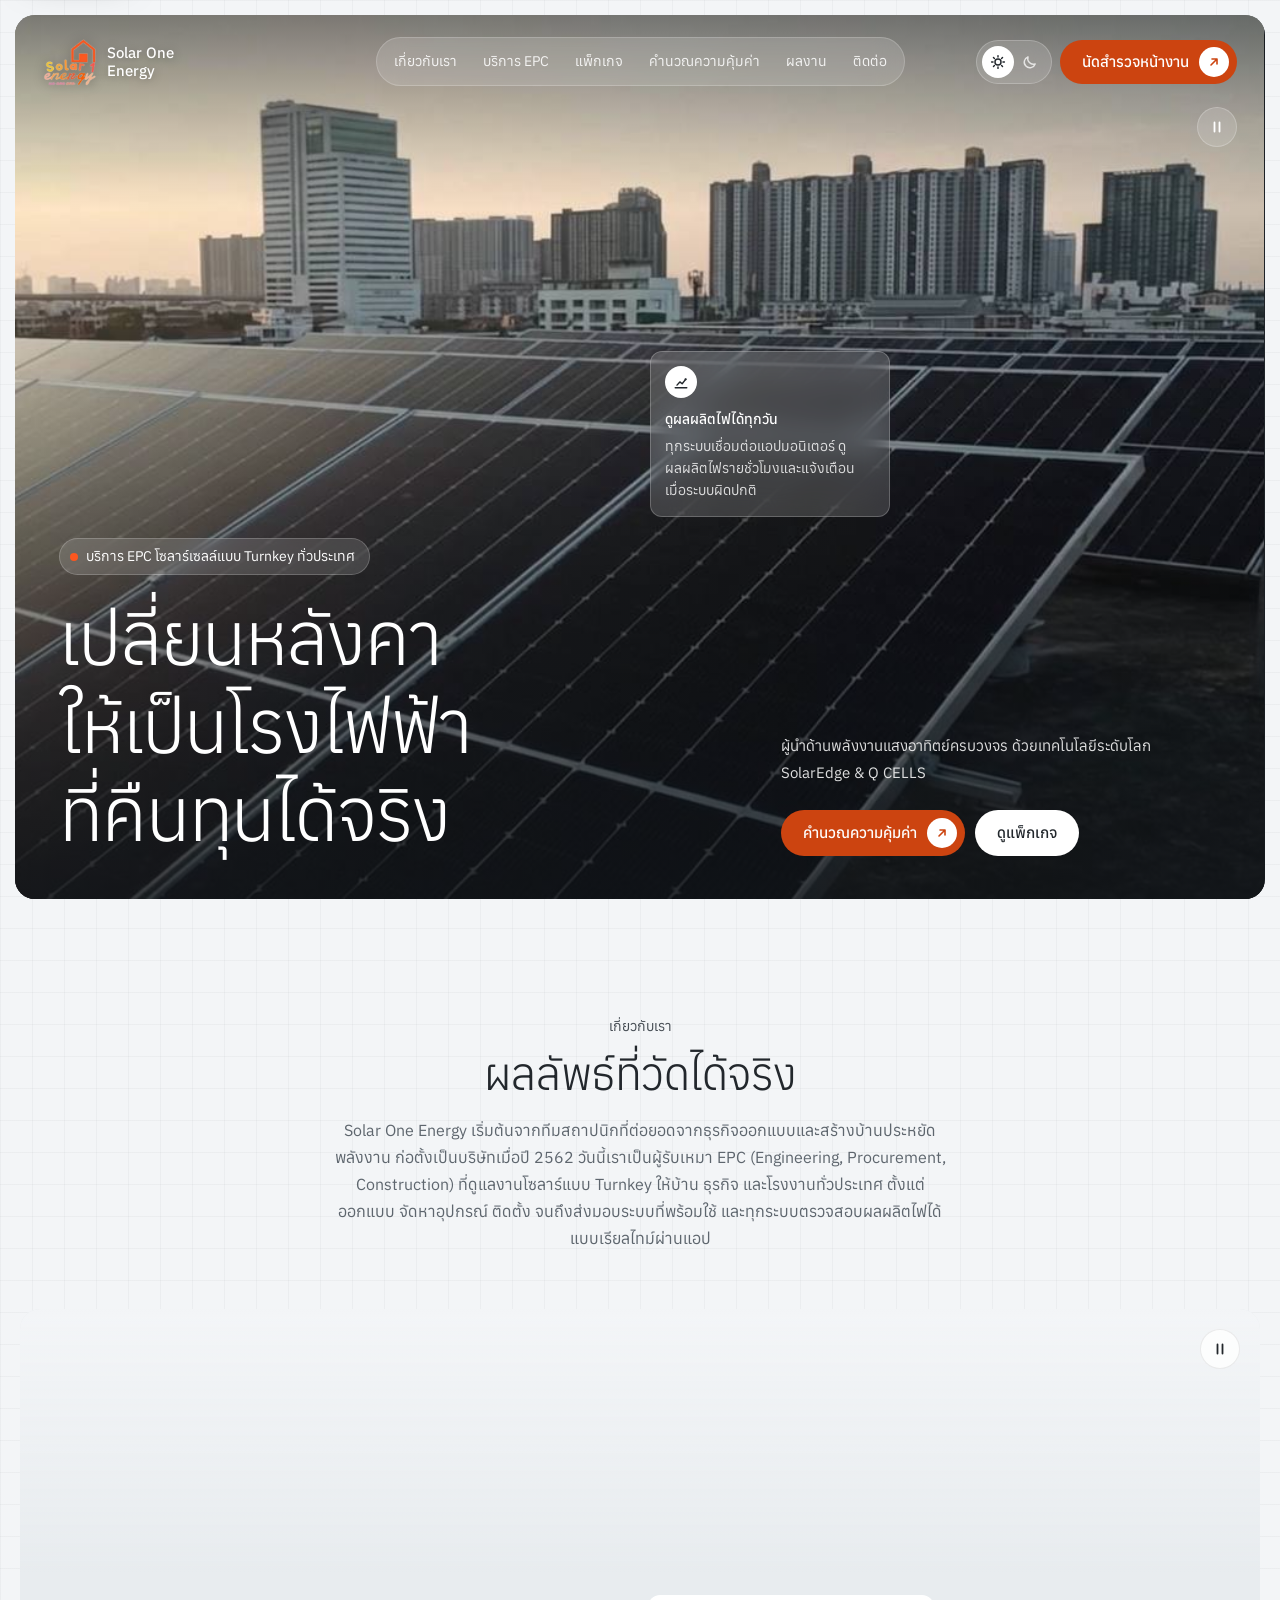
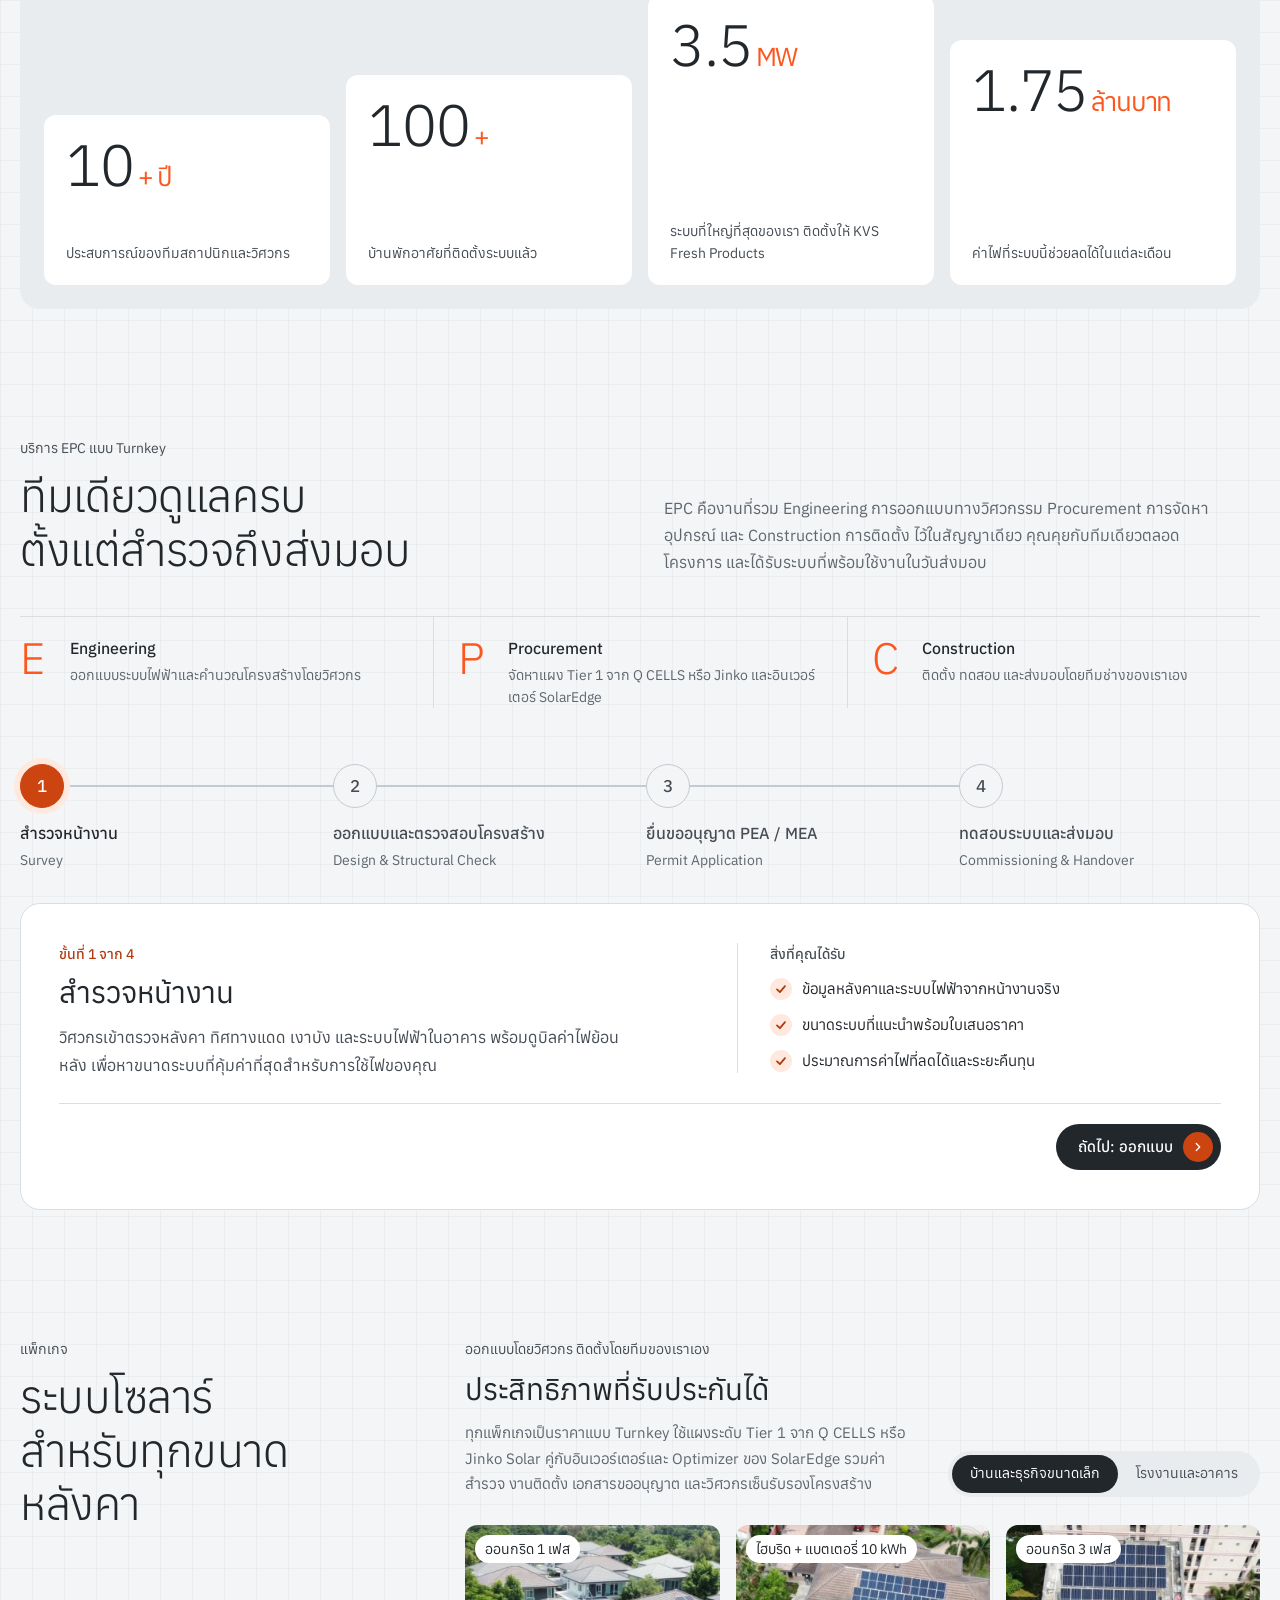
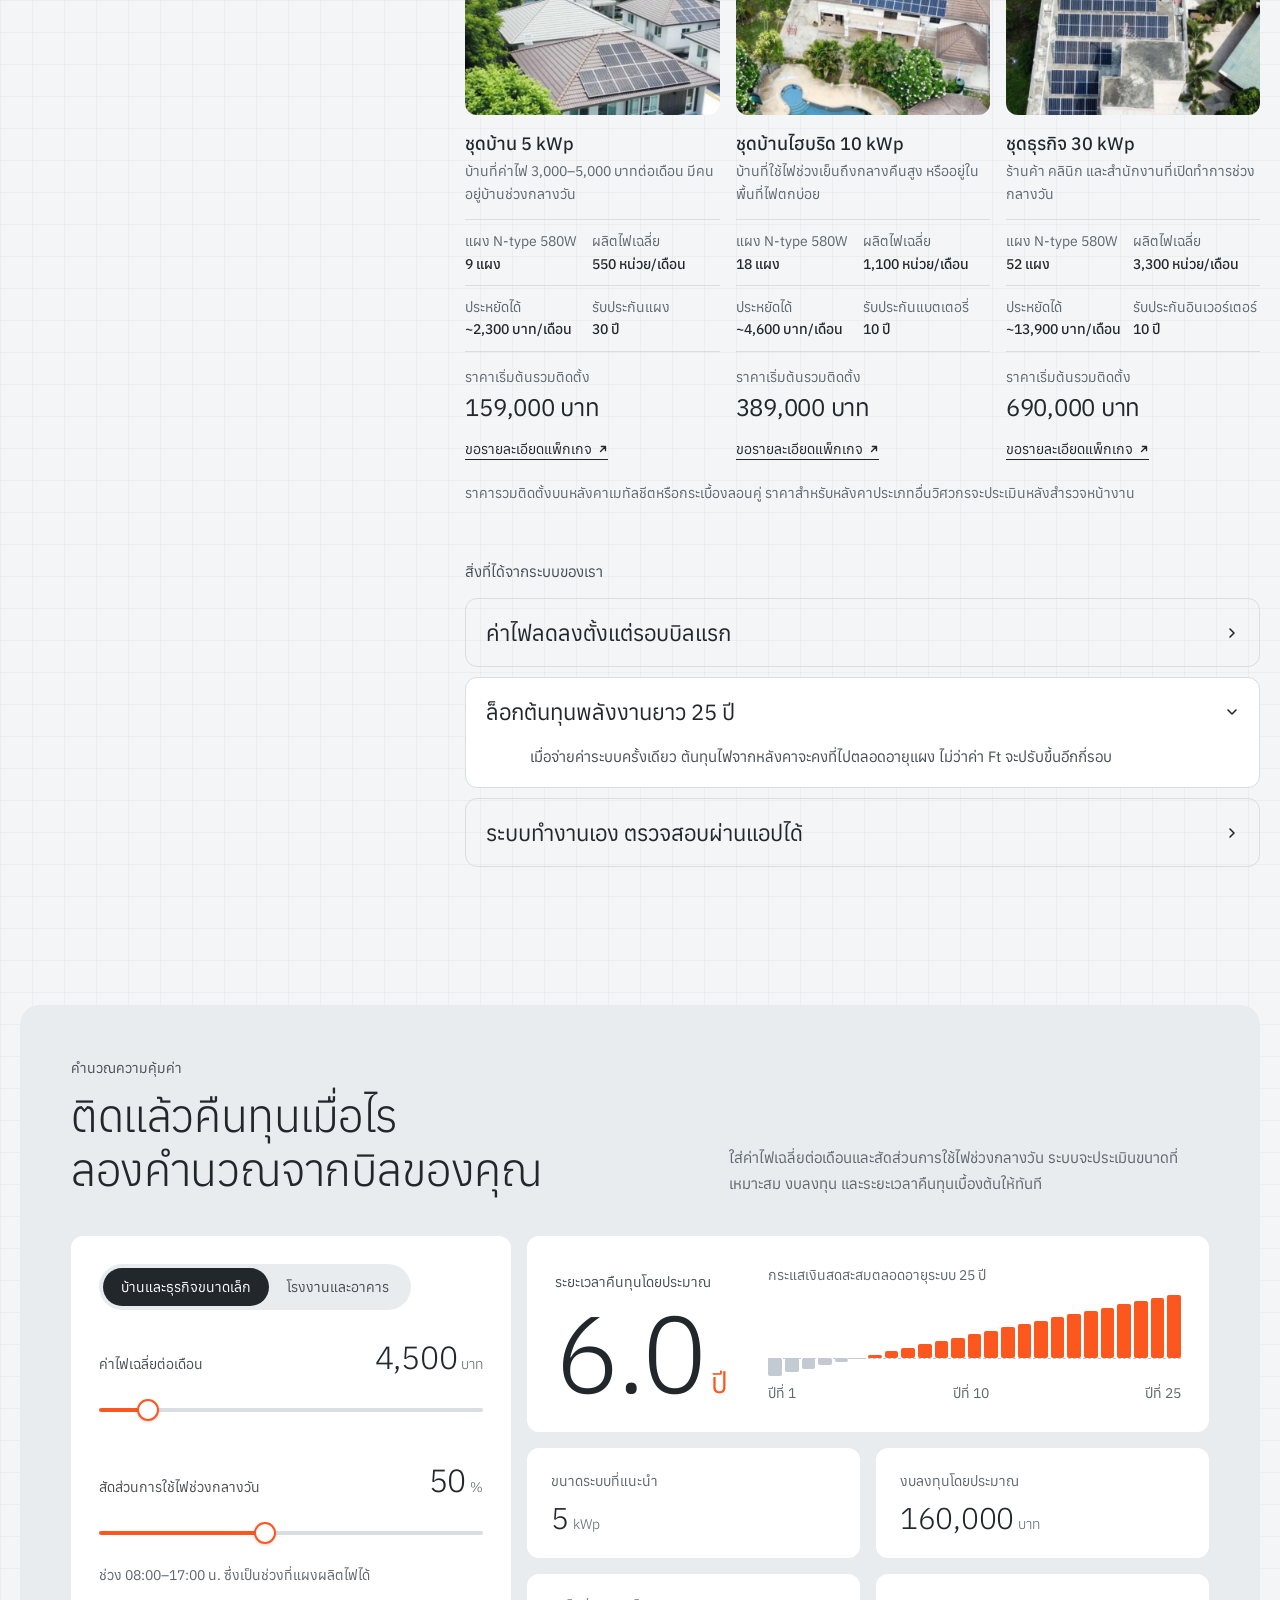
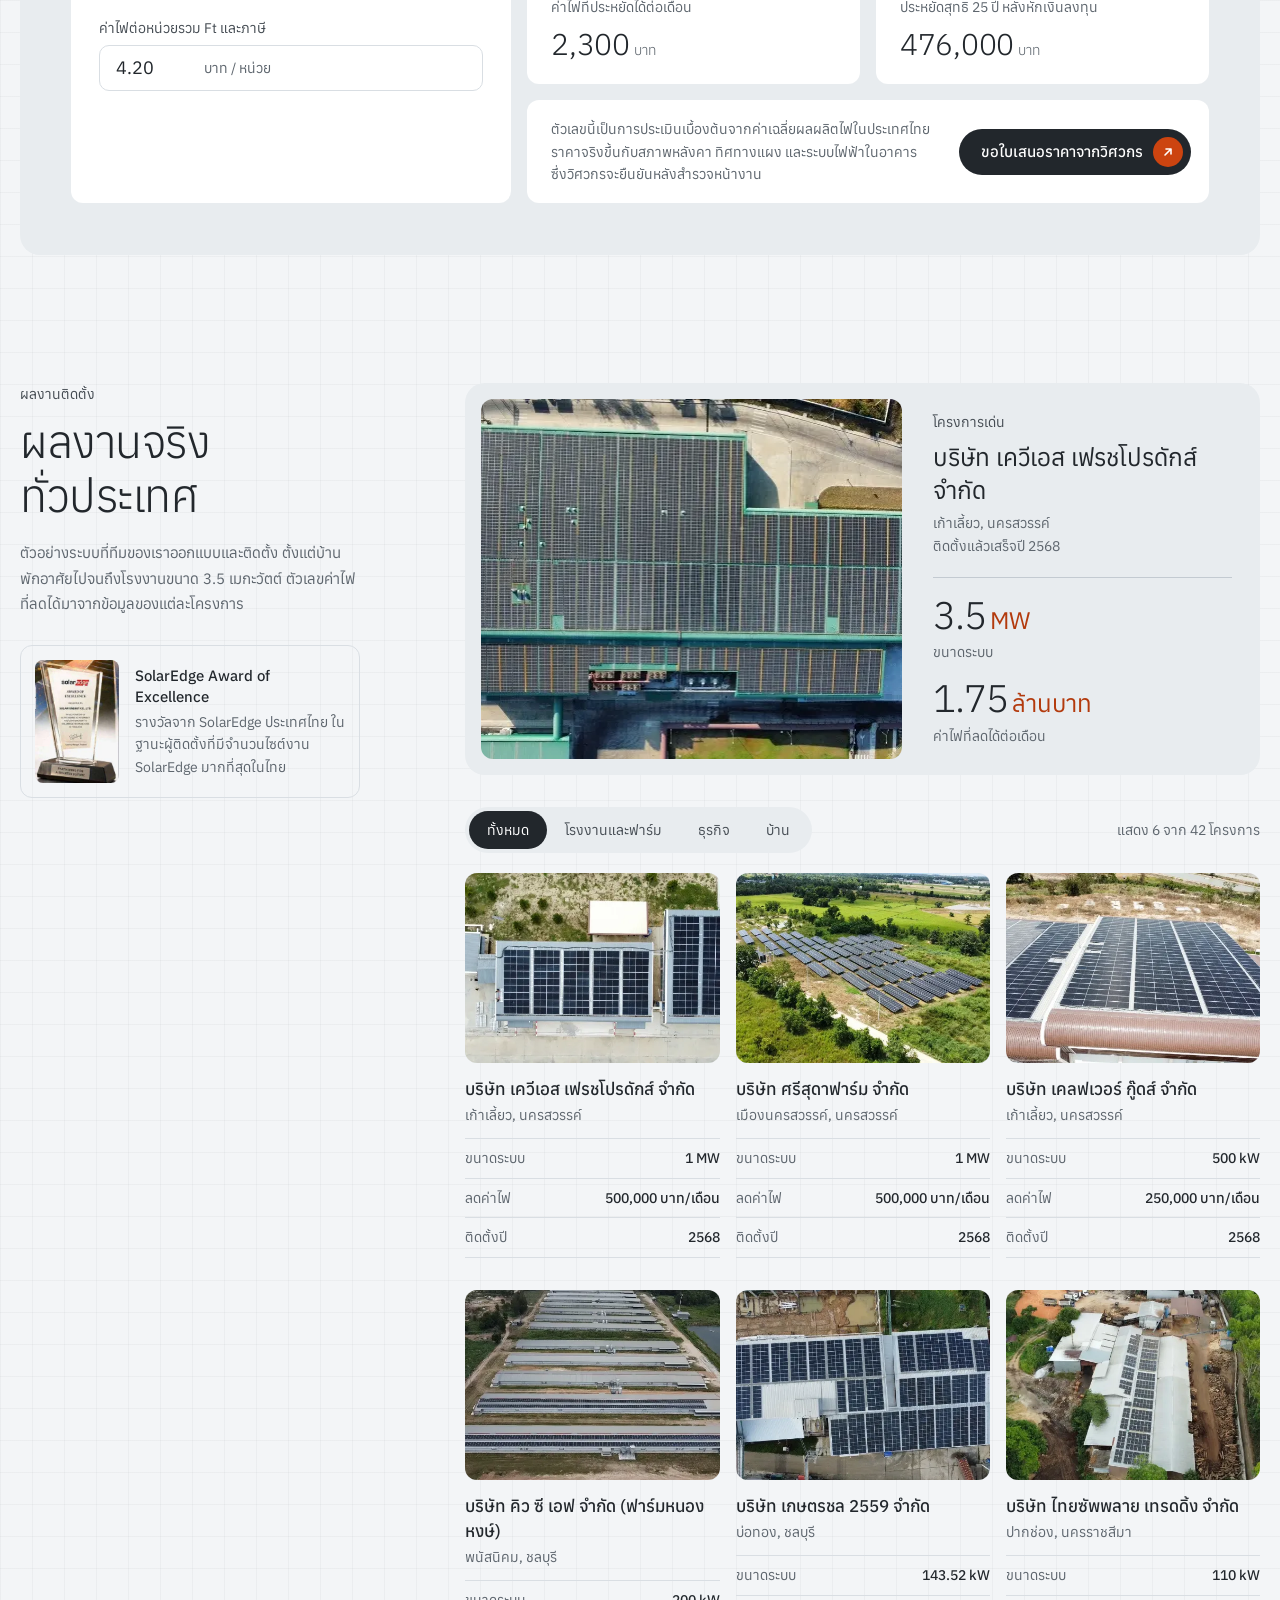
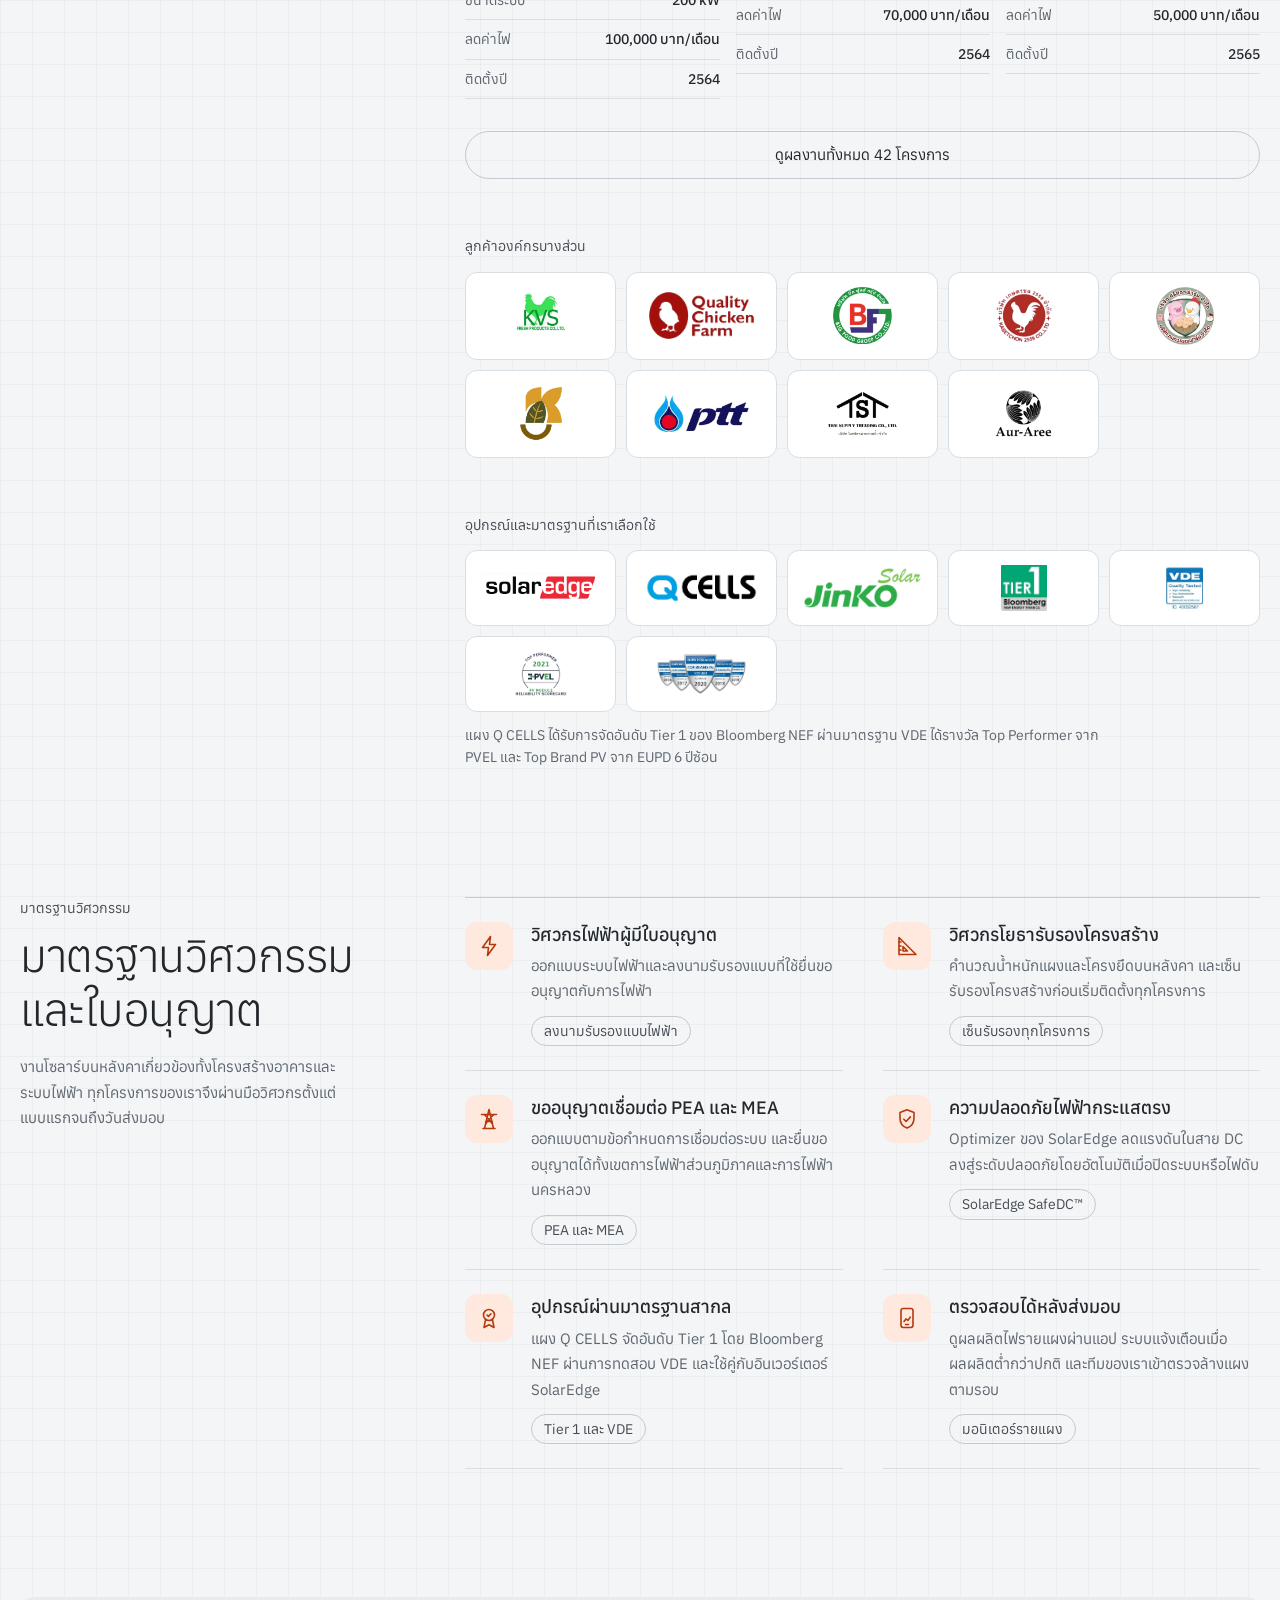
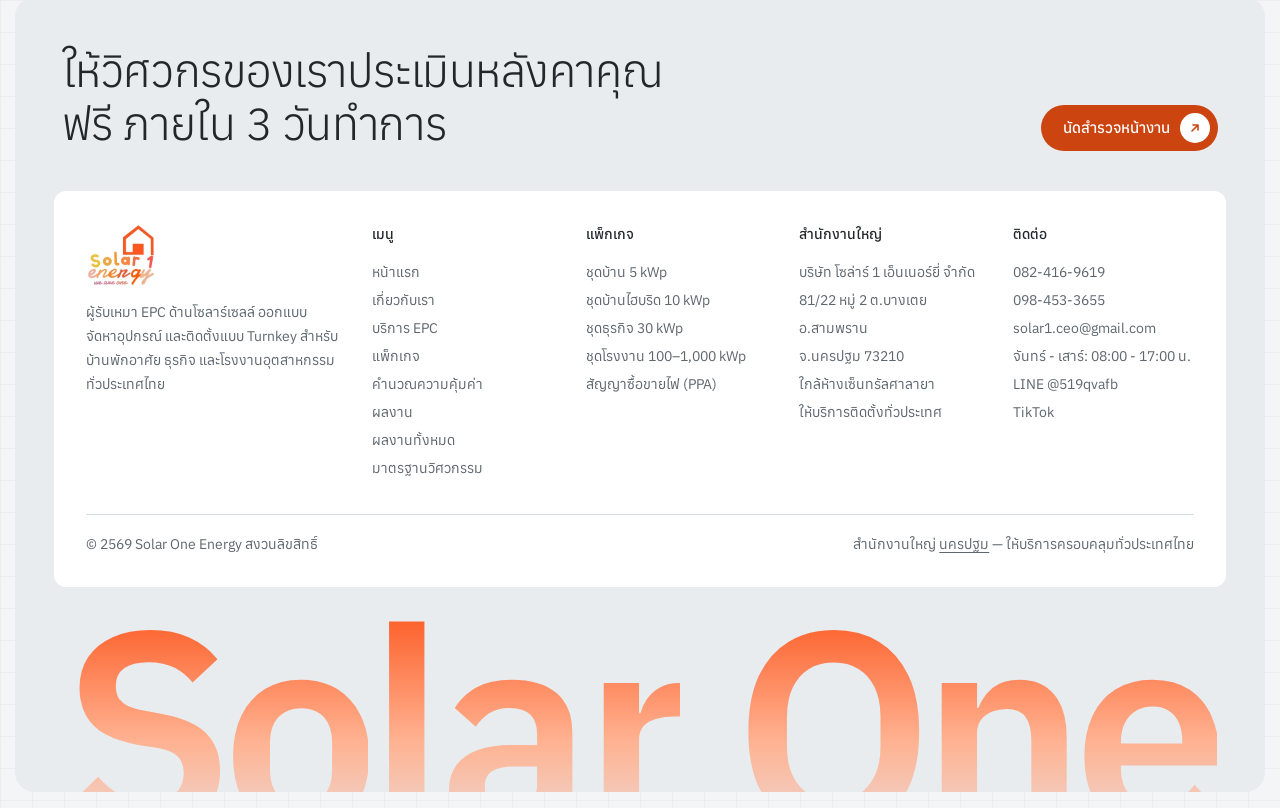
==== commit 99d2d7f8: "Feat: EPC/Turnkey positioning, interactive EPC workflow, engineering standards - Copy: EPC (Engineer" ====
--- a/index.html
+++ b/index.html
@@ -3,8 +3,8 @@
 <head>
   <meta charset="utf-8">
   <meta name="viewport" content="width=device-width, initial-scale=1">
-  <title>Solar One Energy | ติดตั้งโซลาร์เซลล์ทั่วประเทศ สำหรับบ้าน ธุรกิจ และโรงงาน</title>
-  <meta name="description" content="Solar One Energy สำนักงานใหญ่ นครปฐม ให้บริการติดตั้งโซลาร์เซลล์ทั่วประเทศไทย ออกแบบโดยทีมวิศวกร ตั้งแต่สำรวจหน้างาน ยื่นขออนุญาต จนถึงดูแลหลังการขาย">
+  <title>Solar One Energy | บริการ EPC ติดตั้งโซลาร์เซลล์แบบ Turnkey สำหรับบ้าน ธุรกิจ และโรงงาน</title>
+  <meta name="description" content="Solar One Energy ผู้รับเหมา EPC ด้านโซลาร์เซลล์ สำนักงานใหญ่ นครปฐม ให้บริการแบบ Turnkey ทั่วประเทศ ออกแบบโดยวิศวกร จัดหาอุปกรณ์ Tier 1 ติดตั้ง ยื่นขออนุญาต PEA/MEA จนถึงทดสอบและส่งมอบระบบ">
   <meta name="theme-color" content="#F3F5F7">
   <link rel="icon" href="/favicon.ico" sizes="48x48">
   <link rel="icon" href="/favicon.svg" type="image/svg+xml">
@@ -15,8 +15,8 @@
   <meta property="og:site_name" content="Solar One Energy">
   <meta property="og:locale" content="th_TH">
   <meta property="og:url" content="https://solar1-energy.vercel.app/">
-  <meta property="og:title" content="Solar One Energy | ติดตั้งโซลาร์เซลล์ทั่วประเทศ สำหรับบ้าน ธุรกิจ และโรงงาน">
-  <meta property="og:description" content="Solar One Energy สำนักงานใหญ่ นครปฐม ให้บริการติดตั้งโซลาร์เซลล์ทั่วประเทศไทย ออกแบบโดยทีมวิศวกร ตั้งแต่สำรวจหน้างาน ยื่นขออนุญาต จนถึงดูแลหลังการขาย">
+  <meta property="og:title" content="Solar One Energy | บริการ EPC ติดตั้งโซลาร์เซลล์แบบ Turnkey สำหรับบ้าน ธุรกิจ และโรงงาน">
+  <meta property="og:description" content="Solar One Energy ผู้รับเหมา EPC ด้านโซลาร์เซลล์ สำนักงานใหญ่ นครปฐม ให้บริการแบบ Turnkey ทั่วประเทศ ออกแบบโดยวิศวกร จัดหาอุปกรณ์ Tier 1 ติดตั้ง ยื่นขออนุญาต PEA/MEA จนถึงทดสอบและส่งมอบระบบ">
   <meta property="og:image" content="https://solar1-energy.vercel.app/Media/og-image.jpg">
   <meta property="og:image:type" content="image/jpeg">
   <meta property="og:image:width" content="1200">
@@ -33,7 +33,8 @@
     "name": "Solar 1 Energy",
     "alternateName": ["Solar One Energy", "โซล่าร์ 1 เอ็นเนอร์ยี่"],
     "legalName": "บริษัท โซล่าร์ 1 เอ็นเนอร์ยี่ จำกัด",
-    "description": "ติดตั้งโซลาร์เซลล์สำหรับบ้าน ธุรกิจ และโรงงาน ออกแบบโดยทีมวิศวกร ตั้งแต่สำรวจหน้างาน ยื่นขออนุญาต จนถึงดูแลหลังการขาย สำนักงานใหญ่ นครปฐม",
+    "description": "ผู้รับเหมา EPC ด้านโซลาร์เซลล์ ให้บริการแบบ Turnkey สำหรับบ้าน ธุรกิจ และโรงงาน ตั้งแต่สำรวจหน้างาน ออกแบบและรับรองโครงสร้างโดยวิศวกร ยื่นขออนุญาต PEA/MEA จนถึงทดสอบและส่งมอบระบบ สำนักงานใหญ่ นครปฐม",
+    "knowsAbout": ["EPC (Engineering, Procurement, Construction)", "Turnkey solar rooftop installation", "PEA and MEA grid-connection permits", "Hybrid solar and battery storage"],
     "url": "https://solar1-energy.vercel.app/",
     "logo": "https://solar1-energy.vercel.app/Media/logo-mark.png",
     "image": "https://solar1-energy.vercel.app/Media/hero-poster.jpg",
@@ -96,6 +97,13 @@
   <symbol id="i-chart" viewBox="0 0 18 18"><path d="M2.5 15.5h13M4.5 12.5l3.2-3.6 2.6 2.1 3.9-5" fill="none" stroke="currentColor" stroke-width="1.6" stroke-linecap="round" stroke-linejoin="round"/><circle cx="14.2" cy="6" r="1.3" fill="currentColor"/></symbol>
   <symbol id="i-sun" viewBox="0 0 18 18"><circle cx="9" cy="9" r="3.4" fill="none" stroke="currentColor" stroke-width="1.6"/><path d="M9 1.8v1.6M9 14.6v1.6M1.8 9h1.6M14.6 9h1.6M3.9 3.9l1.1 1.1M13 13l1.1 1.1M3.9 14.1 5 13M13 5l1.1-1.1" fill="none" stroke="currentColor" stroke-width="1.6" stroke-linecap="round"/></symbol>
   <symbol id="i-moon" viewBox="0 0 18 18"><path d="M14.8 11.2A6.3 6.3 0 0 1 6.8 3.2a6.3 6.3 0 1 0 8 8z" fill="none" stroke="currentColor" stroke-width="1.6" stroke-linejoin="round"/></symbol>
+  <symbol id="i-bolt" viewBox="0 0 24 24"><g fill="none" stroke="currentColor" stroke-width="1.6" stroke-linecap="round" stroke-linejoin="round"><path d="M13.5 2.5 5.5 13.5h6l-1 8 8-11h-6l1-8z"/></g></symbol>
+  <symbol id="i-square" viewBox="0 0 24 24"><g fill="none" stroke="currentColor" stroke-width="1.6" stroke-linecap="round" stroke-linejoin="round"><path d="M4 3.5v17h17z"/><path d="M8 12.5v4.5h4.5zM4 8h2M4 12h2M4 16h2"/></g></symbol>
+  <symbol id="i-tower" viewBox="0 0 24 24"><g fill="none" stroke="currentColor" stroke-width="1.6" stroke-linecap="round" stroke-linejoin="round"><path d="M12 2.5 7.5 21.5M12 2.5l4.5 19M6 21.5h12M4.5 7.5h15M7 7.5 12 12l5-4.5M9 16.5l3-4.5 3 4.5M8.6 14.5h6.8"/></g></symbol>
+  <symbol id="i-shield" viewBox="0 0 24 24"><g fill="none" stroke="currentColor" stroke-width="1.6" stroke-linecap="round" stroke-linejoin="round"><path d="M12 2.8 5 5.6v5.6c0 4.5 2.9 8.3 7 9.9 4.1-1.6 7-5.4 7-9.9V5.6z"/><path d="m8.8 12.2 2.3 2.3 4.3-4.6"/></g></symbol>
+  <symbol id="i-medal" viewBox="0 0 24 24"><g fill="none" stroke="currentColor" stroke-width="1.6" stroke-linecap="round" stroke-linejoin="round"><circle cx="12" cy="9" r="5.5"/><path d="m8.6 13.4-1.6 8.1 5-2.7 5 2.7-1.6-8.1"/><path d="m10 9 1.4 1.4L14 7.8"/></g></symbol>
+  <symbol id="i-monitor" viewBox="0 0 24 24"><g fill="none" stroke="currentColor" stroke-width="1.6" stroke-linecap="round" stroke-linejoin="round"><rect x="6" y="2.5" width="12" height="19" rx="2.2"/><path d="M9 15.5l2-2.6 2 1.5 2.2-3.2M10.5 18.5h3"/></g></symbol>
+  <symbol id="i-check" viewBox="0 0 14 14"><path d="M3 7.4 5.9 10.2 11 4.2" fill="none" stroke="currentColor" stroke-width="1.8" stroke-linecap="round" stroke-linejoin="round"/></symbol>
   <symbol id="i-chev" viewBox="0 0 14 14"><path d="M5 3l4 4-4 4" fill="none" stroke="currentColor" stroke-width="1.6" stroke-linecap="round" stroke-linejoin="round"/></symbol>
 </svg>
 
@@ -121,6 +129,7 @@
       <div class="nav-links" id="nav-links">
         <a href="#top" aria-current="page">หน้าแรก</a>
         <a href="#impact">เกี่ยวกับเรา</a>
+        <a href="#process">บริการ EPC</a>
         <a href="#packages">แพ็กเกจ</a>
         <a href="#calculator">คำนวณความคุ้มค่า</a>
         <a href="#projects">ผลงาน</a>
@@ -160,7 +169,7 @@
 
     <div class="hero-bottom" id="content" tabindex="-1">
       <div>
-        <span class="tag" data-in style="--d:200ms"><span class="dot"></span><span data-c="hero.tag">ให้บริการติดตั้งโซลาร์เซลล์ทั่วประเทศ</span></span>
+        <span class="tag" data-in style="--d:200ms"><span class="dot"></span><span data-c="hero.tag">บริการ EPC โซลาร์เซลล์แบบ Turnkey ทั่วประเทศ</span></span>
         <h1>
           <span class="line"><span style="--d:260ms">เปลี่ยนหลังคา</span></span>
           <span class="line"><span style="--d:340ms">ให้เป็นโรงไฟฟ้า</span></span>
@@ -186,7 +195,7 @@
     <div class="impact-head">
       <p class="kicker">เกี่ยวกับเรา</p>
       <h2 class="h2">ผลลัพธ์ที่วัดได้จริง</h2>
-      <p class="lede">Solar One Energy เริ่มต้นจากทีมสถาปนิกที่ต่อยอดจากธุรกิจออกแบบและสร้างบ้านประหยัดพลังงาน ก่อตั้งเป็นบริษัทเมื่อปี 2562 วันนี้เราออกแบบและติดตั้งระบบโซลาร์ให้บ้าน ธุรกิจ และโรงงานทั่วประเทศ ทุกระบบตรวจสอบผลผลิตไฟได้แบบเรียลไทม์ผ่านแอป</p>
+      <p class="lede">Solar One Energy เริ่มต้นจากทีมสถาปนิกที่ต่อยอดจากธุรกิจออกแบบและสร้างบ้านประหยัดพลังงาน ก่อตั้งเป็นบริษัทเมื่อปี 2562 วันนี้เราเป็นผู้รับเหมา EPC (Engineering, Procurement, Construction) ที่ดูแลงานโซลาร์แบบ Turnkey ให้บ้าน ธุรกิจ และโรงงานทั่วประเทศ ตั้งแต่ออกแบบ จัดหาอุปกรณ์ ติดตั้ง จนถึงส่งมอบระบบที่พร้อมใช้ และทุกระบบตรวจสอบผลผลิตไฟได้แบบเรียลไทม์ผ่านแอป</p>
     </div>
 
     <div class="impact-panel media-frame">
@@ -204,6 +213,116 @@
   </div>
 </section>
 
+<!-- ============ EPC WORKFLOW ============ -->
+<section class="process" id="process" aria-labelledby="process-title">
+  <div class="wrap">
+    <div class="process-head">
+      <div>
+        <p class="kicker">บริการ EPC แบบ Turnkey</p>
+        <h2 class="h2" id="process-title">ทีมเดียวดูแลครบ<br>ตั้งแต่สำรวจถึงส่งมอบ</h2>
+      </div>
+      <p class="lede">EPC คืองานที่รวม Engineering การออกแบบทางวิศวกรรม Procurement การจัดหาอุปกรณ์ และ Construction การติดตั้ง ไว้ในสัญญาเดียว คุณคุยกับทีมเดียวตลอดโครงการ และได้รับระบบที่พร้อมใช้งานในวันส่งมอบ</p>
+    </div>
+
+    <ul class="epc">
+      <li><span class="epc-l" aria-hidden="true">E</span><div><strong>Engineering</strong><span>ออกแบบระบบไฟฟ้าและคำนวณโครงสร้างโดยวิศวกร</span></div></li>
+      <li><span class="epc-l" aria-hidden="true">P</span><div><strong>Procurement</strong><span>จัดหาแผง Tier 1 จาก Q CELLS หรือ Jinko และอินเวอร์เตอร์ SolarEdge</span></div></li>
+      <li><span class="epc-l" aria-hidden="true">C</span><div><strong>Construction</strong><span>ติดตั้ง ทดสอบ และส่งมอบโดยทีมช่างของเราเอง</span></div></li>
+    </ul>
+
+    <div class="flow" id="flow">
+      <ol class="flow-rail" aria-label="ขั้นตอนการทำงาน 4 ขั้น">
+          <li><button class="flow-tab" type="button" id="flow-tab-1" aria-controls="flow-1">
+            <span class="flow-num">1</span>
+            <span class="flow-name"><span class="flow-name-full">สำรวจหน้างาน</span><span class="flow-name-short">สำรวจ</span></span>
+            <span class="flow-en">Survey</span>
+          </button></li>
+          <li><button class="flow-tab" type="button" id="flow-tab-2" aria-controls="flow-2">
+            <span class="flow-num">2</span>
+            <span class="flow-name"><span class="flow-name-full">ออกแบบและตรวจสอบโครงสร้าง</span><span class="flow-name-short">ออกแบบ</span></span>
+            <span class="flow-en">Design & Structural Check</span>
+          </button></li>
+          <li><button class="flow-tab" type="button" id="flow-tab-3" aria-controls="flow-3">
+            <span class="flow-num">3</span>
+            <span class="flow-name"><span class="flow-name-full">ยื่นขออนุญาต PEA / MEA</span><span class="flow-name-short">ขออนุญาต</span></span>
+            <span class="flow-en">Permit Application</span>
+          </button></li>
+          <li><button class="flow-tab" type="button" id="flow-tab-4" aria-controls="flow-4">
+            <span class="flow-num">4</span>
+            <span class="flow-name"><span class="flow-name-full">ทดสอบระบบและส่งมอบ</span><span class="flow-name-short">ส่งมอบ</span></span>
+            <span class="flow-en">Commissioning & Handover</span>
+          </button></li>
+      </ol>
+      <div class="flow-line" aria-hidden="true"><i></i></div>
+      <div class="flow-panels">
+        <div class="flow-panel" id="flow-1" aria-labelledby="flow-tab-1">
+          <div class="flow-main">
+            <p class="flow-count">ขั้นที่ 1 จาก 4</p>
+            <h3 class="flow-title">สำรวจหน้างาน</h3>
+            <p class="flow-desc">วิศวกรเข้าตรวจหลังคา ทิศทางแดด เงาบัง และระบบไฟฟ้าในอาคาร พร้อมดูบิลค่าไฟย้อนหลัง เพื่อหาขนาดระบบที่คุ้มค่าที่สุดสำหรับการใช้ไฟของคุณ</p>
+          </div>
+          <div class="flow-get">
+            <h4>สิ่งที่คุณได้รับ</h4>
+            <ul><li><svg aria-hidden="true"><use href="#i-check"/></svg>ข้อมูลหลังคาและระบบไฟฟ้าจากหน้างานจริง</li><li><svg aria-hidden="true"><use href="#i-check"/></svg>ขนาดระบบที่แนะนำพร้อมใบเสนอราคา</li><li><svg aria-hidden="true"><use href="#i-check"/></svg>ประมาณการค่าไฟที่ลดได้และระยะคืนทุน</li></ul>
+          </div>
+          <div class="flow-nav"><span></span>
+            <button class="btn btn--ink flow-next" type="button" data-go="2">ถัดไป: ออกแบบ <span class="btn-ico"><svg><use href="#i-chev"/></svg></span></button>
+          </div>
+        </div>
+        <div class="flow-panel" id="flow-2" aria-labelledby="flow-tab-2">
+          <div class="flow-main">
+            <p class="flow-count">ขั้นที่ 2 จาก 4</p>
+            <h3 class="flow-title">ออกแบบและตรวจสอบโครงสร้าง</h3>
+            <p class="flow-desc">ออกแบบผังแผงและระบบไฟฟ้า คำนวณน้ำหนักที่เพิ่มขึ้นบนหลังคา และวิศวกรเซ็นรับรองโครงสร้างก่อนเริ่มงานติดตั้ง</p>
+          </div>
+          <div class="flow-get">
+            <h4>สิ่งที่คุณได้รับ</h4>
+            <ul><li><svg aria-hidden="true"><use href="#i-check"/></svg>แบบผังแผงและแบบระบบไฟฟ้า</li><li><svg aria-hidden="true"><use href="#i-check"/></svg>รายการคำนวณโครงสร้างที่วิศวกรลงนาม</li><li><svg aria-hidden="true"><use href="#i-check"/></svg>รายการอุปกรณ์ Tier 1 ที่จะติดตั้งจริง</li></ul>
+          </div>
+          <div class="flow-nav">
+            <button class="flow-prev" type="button" data-go="1"><svg aria-hidden="true"><use href="#i-chev"/></svg>ย้อนกลับ</button>
+            <button class="btn btn--ink flow-next" type="button" data-go="3">ถัดไป: ขออนุญาต <span class="btn-ico"><svg><use href="#i-chev"/></svg></span></button>
+          </div>
+        </div>
+        <div class="flow-panel" id="flow-3" aria-labelledby="flow-tab-3">
+          <div class="flow-main">
+            <p class="flow-count">ขั้นที่ 3 จาก 4</p>
+            <h3 class="flow-title">ยื่นขออนุญาต PEA / MEA</h3>
+            <p class="flow-desc">เราเตรียมแบบและเอกสาร แล้วยื่นขออนุญาตเชื่อมต่อระบบกับการไฟฟ้าตามพื้นที่ติดตั้ง ค่าดำเนินการรวมอยู่ในราคาแพ็กเกจแล้ว</p>
+            <ul class="flow-auth">
+              <li><strong>PEA</strong><span>การไฟฟ้าส่วนภูมิภาค</span><small>พื้นที่ต่างจังหวัด</small></li>
+              <li><strong>MEA</strong><span>การไฟฟ้านครหลวง</span><small>กรุงเทพฯ นนทบุรี และสมุทรปราการ</small></li>
+            </ul>
+          </div>
+          <div class="flow-get">
+            <h4>สิ่งที่คุณได้รับ</h4>
+            <ul><li><svg aria-hidden="true"><use href="#i-check"/></svg>เอกสารยื่นขอเชื่อมต่อระบบครบชุด</li><li><svg aria-hidden="true"><use href="#i-check"/></svg>ประสานงานกับการไฟฟ้าจนได้รับอนุญาต</li><li><svg aria-hidden="true"><use href="#i-check"/></svg>ออกแบบตามข้อกำหนดการเชื่อมต่อของการไฟฟ้า</li></ul>
+          </div>
+          <div class="flow-nav">
+            <button class="flow-prev" type="button" data-go="2"><svg aria-hidden="true"><use href="#i-chev"/></svg>ย้อนกลับ</button>
+            <button class="btn btn--ink flow-next" type="button" data-go="4">ถัดไป: ส่งมอบ <span class="btn-ico"><svg><use href="#i-chev"/></svg></span></button>
+          </div>
+        </div>
+        <div class="flow-panel" id="flow-4" aria-labelledby="flow-tab-4">
+          <div class="flow-main">
+            <p class="flow-count">ขั้นที่ 4 จาก 4</p>
+            <h3 class="flow-title">ทดสอบระบบและส่งมอบ</h3>
+            <p class="flow-desc">ทีมช่างของเราติดตั้งเอง ทดสอบการทำงานทุกจุดก่อนจ่ายไฟเข้าอาคาร แล้วส่งมอบระบบที่พร้อมใช้งานพร้อมแอปตรวจสอบผลผลิต และเข้าตรวจล้างแผงตามรอบที่กำหนด</p>
+          </div>
+          <div class="flow-get">
+            <h4>สิ่งที่คุณได้รับ</h4>
+            <ul><li><svg aria-hidden="true"><use href="#i-check"/></svg>ระบบที่ผ่านการทดสอบและพร้อมใช้งาน</li><li><svg aria-hidden="true"><use href="#i-check"/></svg>แอปดูผลผลิตไฟรายแผงแบบเรียลไทม์</li><li><svg aria-hidden="true"><use href="#i-check"/></svg>เอกสารรับประกันอุปกรณ์และแผนบำรุงรักษา</li></ul>
+          </div>
+          <div class="flow-nav">
+            <button class="flow-prev" type="button" data-go="3"><svg aria-hidden="true"><use href="#i-chev"/></svg>ย้อนกลับ</button>
+            <a class="btn btn--orange" href="#contact">นัดสำรวจหน้างาน <span class="btn-ico"><svg><use href="#i-arrow"/></svg></span></a>
+          </div>
+        </div>
+      </div>
+    </div>
+  </div>
+</section>
+
 <!-- ============ PACKAGES ============ -->
 <section class="packages" id="packages">
   <div class="wrap split">
@@ -217,7 +336,7 @@
         <div>
           <p class="kicker">ออกแบบโดยวิศวกร ติดตั้งโดยทีมของเราเอง</p>
           <h3 class="h3">ประสิทธิภาพที่รับประกันได้</h3>
-          <p class="lede">ทุกแพ็กเกจใช้แผงระดับ Tier 1 จาก Q CELLS หรือ Jinko Solar คู่กับอินเวอร์เตอร์และ Optimizer ของ SolarEdge รวมค่าสำรวจ งานติดตั้ง เอกสารขออนุญาต และวิศวกรเซ็นรับรองโครงสร้าง</p>
+          <p class="lede">ทุกแพ็กเกจเป็นราคาแบบ Turnkey ใช้แผงระดับ Tier 1 จาก Q CELLS หรือ Jinko Solar คู่กับอินเวอร์เตอร์และ Optimizer ของ SolarEdge รวมค่าสำรวจ งานติดตั้ง เอกสารขออนุญาต และวิศวกรเซ็นรับรองโครงสร้าง</p>
         </div>
         <div class="seg" role="group" aria-label="เลือกประเภทลูกค้า" data-seg="pk">
           <button type="button" aria-pressed="true" data-val="home">บ้านและธุรกิจขนาดเล็ก</button>
@@ -373,6 +492,67 @@
   </div>
 </section>
 
+<!-- ============ ENGINEERING STANDARDS ============ -->
+<section class="standards" id="standards" aria-labelledby="standards-title">
+  <div class="wrap split">
+    <div class="split-left">
+      <p class="kicker">มาตรฐานวิศวกรรม</p>
+      <h2 class="h2" id="standards-title">มาตรฐานวิศวกรรม<br>และใบอนุญาต</h2>
+      <p class="lede">งานโซลาร์บนหลังคาเกี่ยวข้องทั้งโครงสร้างอาคารและระบบไฟฟ้า ทุกโครงการของเราจึงผ่านมือวิศวกรตั้งแต่แบบแรกจนถึงวันส่งมอบ</p>
+    </div>
+    <ul class="std-list">
+      <li class="std">
+        <span class="std-ico"><svg aria-hidden="true"><use href="#i-bolt"/></svg></span>
+        <div>
+          <h3>วิศวกรไฟฟ้าผู้มีใบอนุญาต</h3>
+          <p>ออกแบบระบบไฟฟ้าและลงนามรับรองแบบที่ใช้ยื่นขออนุญาตกับการไฟฟ้า</p>
+          <span class="std-tag">ลงนามรับรองแบบไฟฟ้า</span>
+        </div>
+      </li>
+      <li class="std">
+        <span class="std-ico"><svg aria-hidden="true"><use href="#i-square"/></svg></span>
+        <div>
+          <h3>วิศวกรโยธารับรองโครงสร้าง</h3>
+          <p>คำนวณน้ำหนักแผงและโครงยึดบนหลังคา และเซ็นรับรองโครงสร้างก่อนเริ่มติดตั้งทุกโครงการ</p>
+          <span class="std-tag">เซ็นรับรองทุกโครงการ</span>
+        </div>
+      </li>
+      <li class="std">
+        <span class="std-ico"><svg aria-hidden="true"><use href="#i-tower"/></svg></span>
+        <div>
+          <h3>ขออนุญาตเชื่อมต่อ PEA และ MEA</h3>
+          <p>ออกแบบตามข้อกำหนดการเชื่อมต่อระบบ และยื่นขออนุญาตได้ทั้งเขตการไฟฟ้าส่วนภูมิภาคและการไฟฟ้านครหลวง</p>
+          <span class="std-tag">PEA และ MEA</span>
+        </div>
+      </li>
+      <li class="std">
+        <span class="std-ico"><svg aria-hidden="true"><use href="#i-shield"/></svg></span>
+        <div>
+          <h3>ความปลอดภัยไฟฟ้ากระแสตรง</h3>
+          <p>Optimizer ของ SolarEdge ลดแรงดันในสาย DC ลงสู่ระดับปลอดภัยโดยอัตโนมัติเมื่อปิดระบบหรือไฟดับ</p>
+          <span class="std-tag">SolarEdge SafeDC™</span>
+        </div>
+      </li>
+      <li class="std">
+        <span class="std-ico"><svg aria-hidden="true"><use href="#i-medal"/></svg></span>
+        <div>
+          <h3>อุปกรณ์ผ่านมาตรฐานสากล</h3>
+          <p>แผง Q CELLS จัดอันดับ Tier 1 โดย Bloomberg NEF ผ่านการทดสอบ VDE และใช้คู่กับอินเวอร์เตอร์ SolarEdge</p>
+          <span class="std-tag">Tier 1 และ VDE</span>
+        </div>
+      </li>
+      <li class="std">
+        <span class="std-ico"><svg aria-hidden="true"><use href="#i-monitor"/></svg></span>
+        <div>
+          <h3>ตรวจสอบได้หลังส่งมอบ</h3>
+          <p>ดูผลผลิตไฟรายแผงผ่านแอป ระบบแจ้งเตือนเมื่อผลผลิตต่ำกว่าปกติ และทีมของเราเข้าตรวจล้างแผงตามรอบ</p>
+          <span class="std-tag">มอนิเตอร์รายแผง</span>
+        </div>
+      </li>
+    </ul>
+  </div>
+</section>
+
 </main>
 
 <!-- ============ FOOTER ============ -->
@@ -386,11 +566,11 @@
     <div class="foot-card">
       <div class="foot-brand">
         <img src="Media/logo-footer.webp" width="212" height="192" loading="lazy" decoding="async" alt="Solar One Energy">
-        <p>บริษัทออกแบบและติดตั้งระบบโซลาร์เซลล์ครบวงจร สำหรับบ้านพักอาศัย ธุรกิจ และโรงงานอุตสาหกรรมทั่วประเทศไทย</p>
+        <p>ผู้รับเหมา EPC ด้านโซลาร์เซลล์ ออกแบบ จัดหาอุปกรณ์ และติดตั้งแบบ Turnkey สำหรับบ้านพักอาศัย ธุรกิจ และโรงงานอุตสาหกรรมทั่วประเทศไทย</p>
       </div>
       <div class="foot-col">
         <h3>เมนู</h3>
-        <ul><li><a href="#top">หน้าแรก</a></li><li><a href="#impact">เกี่ยวกับเรา</a></li><li><a href="#packages">แพ็กเกจ</a></li><li><a href="#calculator">คำนวณความคุ้มค่า</a></li><li><a href="#projects">ผลงาน</a></li><li><a href="/projects">ผลงานทั้งหมด</a></li></ul>
+        <ul><li><a href="#top">หน้าแรก</a></li><li><a href="#impact">เกี่ยวกับเรา</a></li><li><a href="#process">บริการ EPC</a></li><li><a href="#packages">แพ็กเกจ</a></li><li><a href="#calculator">คำนวณความคุ้มค่า</a></li><li><a href="#projects">ผลงาน</a></li><li><a href="/projects">ผลงานทั้งหมด</a></li><li><a href="#standards">มาตรฐานวิศวกรรม</a></li></ul>
       </div>
       <div class="foot-col">
         <h3>แพ็กเกจ</h3>
--- a/styles.css
+++ b/styles.css
@@ -217,6 +217,7 @@
   top: 22px; left: 28px; right: 28px;
   display: grid;
   grid-template-columns: 1fr auto 1fr;
+  column-gap: 12px;   /* keeps the link pill off the logo and the actions on narrow desktops */
   align-items: center;
 }
 
@@ -253,6 +254,14 @@
 .nav-links a:hover { background: rgba(255,255,255,.14); color: var(--white); }
 .nav-links a[aria-current="page"],
 .nav-links a[aria-current="page"]:hover { background: transparent; color: var(--graphite); }
+/* narrow desktops: seven links only fit once "home" goes (the logo links home) */
+@media (max-width: 1300px) {
+  .nav-links a[href="#top"] { display: none; }
+  .nav-links > a { padding: 7px 12px; }
+}
+@media (max-width: 1100px) {
+  .nav-links > a { padding: 7px 9px; }
+}
 
 .nav-actions { justify-self: end; display: flex; align-items: center; gap: 8px; }
 .nav-drawer-foot { display: none; }
@@ -857,6 +866,210 @@
 .logos--brands li { height: 76px; padding: 14px 16px; }
 .logo-note { margin-top: 12px; max-width: 640px; font-size: 14px; line-height: 1.6; color: var(--muted); }
 
+/* ---------- EPC workflow ---------- */
+/* Without JS all four step panels show in order. main.js adds .is-interactive and
+   turns the rail into tabs: one panel at a time, the line fills to the chosen step. */
+
+.process { padding: var(--section-gap) 0 0; }
+.process-head {
+  display: grid;
+  grid-template-columns: 1fr 1fr;
+  gap: 24px 48px;
+  align-items: end;
+}
+.process-head .h2 { margin-top: 10px; }
+.process-head .lede { max-width: 560px; }
+
+/* E / P / C: what the one contract covers */
+.epc {
+  list-style: none;
+  margin-top: 40px;
+  display: grid;
+  grid-template-columns: repeat(3, 1fr);
+  border-top: 1px solid var(--line);
+}
+.epc li { display: flex; gap: 16px; align-items: flex-start; padding: 20px 24px 0 0; }
+.epc li + li { padding-left: 24px; border-left: 1px solid var(--line); }
+.epc-l { flex: none; width: 34px; font-size: 44px; font-weight: 300; line-height: .95; color: var(--orange); }
+.epc strong { display: block; font-size: 16px; font-weight: 500; line-height: 1.4; }
+.epc li div > span { display: block; margin-top: 4px; font-size: 14px; line-height: 1.6; color: var(--muted); }
+
+.flow { position: relative; margin-top: 56px; scroll-margin-top: 96px; }
+.flow-rail {
+  list-style: none;
+  position: relative; z-index: 1;
+  display: grid;
+  grid-template-columns: repeat(4, 1fr);
+  gap: 12px;
+}
+.flow-tab {
+  width: 100%; min-height: 44px;
+  display: flex; flex-direction: column; align-items: flex-start; gap: 4px;
+  padding: 0 8px 4px 0;
+  text-align: left;
+  border-radius: var(--r-card);
+}
+.flow-num {
+  width: 44px; height: 44px;
+  margin-bottom: 10px;
+  border-radius: 50%;
+  display: grid; place-items: center;
+  font-size: 17px; font-weight: 500;
+  font-variant-numeric: tabular-nums;
+  color: var(--ink-soft);
+  background: var(--paper);
+  border: 1.5px solid var(--line-strong);
+  transition: background-color .3s, border-color .3s, color .3s, box-shadow .3s var(--ease);
+}
+.flow-name { font-size: 16px; font-weight: 500; line-height: 1.4; color: var(--ink-soft); transition: color .2s; }
+.flow-name-short { display: none; }
+.flow-en { font-size: 14px; color: var(--muted); }
+
+/* the line runs from the first node's centre to the last one's */
+.flow-line {
+  position: absolute; z-index: 0;
+  top: 21px; left: 22px;
+  right: calc((100% - 36px) / 4 - 22px);
+  height: 2px;
+  background: var(--line-strong);
+}
+.flow-line i {
+  position: absolute; inset: 0;
+  background: var(--orange);
+  transform-origin: left center;
+  transform: scaleX(var(--p, 1));
+  transition: transform .6s var(--ease);
+}
+
+/* reached steps fill; the current one gets a ring */
+.flow:not(.is-interactive) .flow-num,
+.flow-tab.is-done .flow-num,
+.flow-tab[aria-selected="true"] .flow-num { background: var(--cta); border-color: var(--cta); color: var(--white); }
+.flow-tab[aria-selected="true"] .flow-num { box-shadow: 0 0 0 6px var(--orange-tint); }
+.flow-tab[aria-selected="true"] .flow-name,
+.flow:not(.is-interactive) .flow-name { color: var(--ink); }
+.is-interactive .flow-tab { cursor: pointer; }
+.flow-tab:hover:not([aria-selected="true"]) .flow-num { border-color: var(--ink); color: var(--ink); }
+.flow-tab:hover .flow-name { color: var(--ink); }
+.flow-tab:focus-visible { outline-offset: 4px; }
+
+.flow-panels { margin-top: 28px; }
+.flow-panel {
+  display: grid;
+  grid-template-columns: 1.3fr 1fr;
+  gap: 24px 48px;
+  padding: clamp(24px, 3vw, 40px);
+  background: var(--card);
+  border: 1px solid var(--line);
+  border-radius: var(--r-panel);
+}
+.flow-panel + .flow-panel { margin-top: 12px; }
+.flow-panel[hidden] { display: none; }
+.flow-count { font-size: 14px; font-weight: 500; color: var(--accent-text); }
+.flow-title { margin-top: 8px; font-size: clamp(22px, 1.2vw + 14px, 30px); font-weight: 400; line-height: 1.3; }
+.flow-title:focus { outline: none; }
+.flow-desc { margin-top: 12px; max-width: 560px; font-size: 16px; line-height: 1.75; color: var(--ink-soft); }
+
+/* the two grid authorities, named in full */
+.flow-auth { list-style: none; margin-top: 20px; display: grid; grid-template-columns: 1fr 1fr; gap: 10px; max-width: 560px; }
+.flow-auth li { display: grid; gap: 2px; padding: 14px 16px; border-radius: var(--r-card); background: var(--surface); }
+.flow-auth strong { font-size: 20px; font-weight: 600; line-height: 1.3; }
+.flow-auth span { font-size: 15px; line-height: 1.5; }
+.flow-auth small { font-size: 14px; line-height: 1.5; color: var(--muted); }
+
+.flow-get { align-self: start; padding-left: 32px; border-left: 1px solid var(--line); }
+.flow-get h4 { font-size: 14px; font-weight: 500; color: var(--ink-soft); }
+.flow-get ul { list-style: none; margin-top: 12px; display: grid; gap: 12px; }
+.flow-get li { display: grid; grid-template-columns: 22px 1fr; gap: 10px; font-size: 15px; line-height: 1.6; }
+.flow-get svg { width: 22px; height: 22px; margin-top: 1px; padding: 4px; border-radius: 50%; background: var(--orange-tint); color: var(--accent-text); }
+
+.flow-nav {
+  grid-column: 1 / -1;
+  display: flex; align-items: center; justify-content: space-between; gap: 12px;
+  padding-top: 20px;
+  border-top: 1px solid var(--line);
+}
+.flow:not(.is-interactive) .flow-nav { display: none; }
+.flow-prev {
+  display: inline-flex; align-items: center; gap: 8px;
+  min-height: 44px; padding: 0 16px 0 10px;
+  border-radius: var(--r-pill);
+  font-size: 15px; color: var(--ink-soft);
+  transition: background-color .2s, color .2s;
+}
+.flow-prev:hover { background: var(--surface); color: var(--ink); }
+.flow-prev svg { width: 14px; height: 14px; transform: rotate(180deg); }
+
+/* one-shot: the line draws in when the section arrives; a chosen step's panel settles in */
+@keyframes rail-draw { from { transform: scaleX(0); } }
+@keyframes flow-in { from { opacity: 0; transform: translate3d(0, 8px, 0); } }
+.flow-line.rail-draw i { animation: rail-draw 1.1s var(--ease) .15s backwards; }
+.flow-panel.flow-in { animation: flow-in .45s var(--ease) backwards; }
+
+/* ---------- engineering standards ---------- */
+
+.standards { padding: var(--section-gap) 0 0; }
+.std-list {
+  list-style: none;
+  display: grid;
+  grid-template-columns: 1fr 1fr;
+  column-gap: 40px;
+  border-top: 1px solid var(--line-strong);
+}
+.std {
+  display: grid;
+  grid-template-columns: 48px 1fr;
+  gap: 18px;
+  padding: 24px 0;
+  border-bottom: 1px solid var(--line);
+}
+.std-ico {
+  width: 48px; height: 48px;
+  display: grid; place-items: center;
+  border-radius: var(--r-card);
+  background: var(--orange-tint);
+  color: var(--accent-text);
+}
+.std-ico svg { width: 24px; height: 24px; }
+.std h3 { font-size: 18px; font-weight: 500; line-height: 1.4; }
+.std p { margin-top: 6px; font-size: 15px; line-height: 1.7; color: var(--muted); }
+.std-tag {
+  display: inline-flex;
+  margin-top: 12px;
+  padding: 3px 12px;
+  border: 1px solid var(--line-strong);
+  border-radius: var(--r-pill);
+  font-size: 14px;
+  color: var(--ink-soft);
+}
+
+@media (max-width: 1024px) {
+  .process-head { grid-template-columns: 1fr; gap: 16px; }
+  .flow-panel { grid-template-columns: 1fr; }
+  .flow-get { padding: 20px 0 0; border-left: 0; border-top: 1px solid var(--line); }
+}
+@media (max-width: 767px) {
+  .epc { grid-template-columns: 1fr; }
+  .epc li { padding: 16px 0 0; }
+  .epc li + li { padding-left: 0; border-left: 0; }
+  .flow { margin-top: 40px; }
+  .flow-rail { gap: 8px; }
+  .flow-tab { align-items: center; padding: 0 0 4px; text-align: center; }
+  .flow-num { width: 40px; height: 40px; margin-bottom: 6px; }
+  .flow-name { font-size: 15px; }
+  .flow-name-full, .flow-en { display: none; }
+  .flow-name-short { display: inline; }
+  /* nodes are centred in their columns here */
+  .flow-line { top: 19px; left: calc((100% - 24px) / 8); right: calc((100% - 24px) / 8); }
+}
+@media (max-width: 639px) {
+  .flow-panel { padding: 22px 20px; }
+  .flow-auth { grid-template-columns: 1fr; }
+  .flow-nav .btn { padding-left: 18px; }
+  .std-list { grid-template-columns: 1fr; }
+  .std { padding: 20px 0; }
+}
+
 /* ---------- footer ---------- */
 
 .foot-shell { padding: var(--section-gap) clamp(8px, 1.2vw, 16px) clamp(8px, 1.2vw, 16px); }
@@ -1112,7 +1325,8 @@
 
   /* motion becomes a short fade; nothing is held hidden */
   .hero-video, .hero [data-in], .hero .nav[data-in], .hero h1 .line > span,
-  .reveal-in, .impact-panel.reveal-in, .wordmark.reveal-in .ch { animation-name: fade-in; }
+  .reveal-in, .impact-panel.reveal-in, .wordmark.reveal-in .ch,
+  .flow-panel.flow-in, .flow-line.rail-draw i { animation-name: fade-in; }
   .impact-panel.reveal-in video { animation: none; }
   .nav.is-stuck { animation: nav-fade .4s ease; }
   .pk:hover .pk-media video, .pk:hover .pk-media .frame-img { transform: none; }
@@ -1380,5 +1594,6 @@
 
 @media (prefers-reduced-motion: reduce) {
   .media-frame.is-loading::after { animation: none; }
+  .flow-line i, .flow-num, .flow-prev { transition-duration: .01s; }
   .nav-links, .nav.is-open .nav-links { transform: none; transition-duration: .01s; }
 }
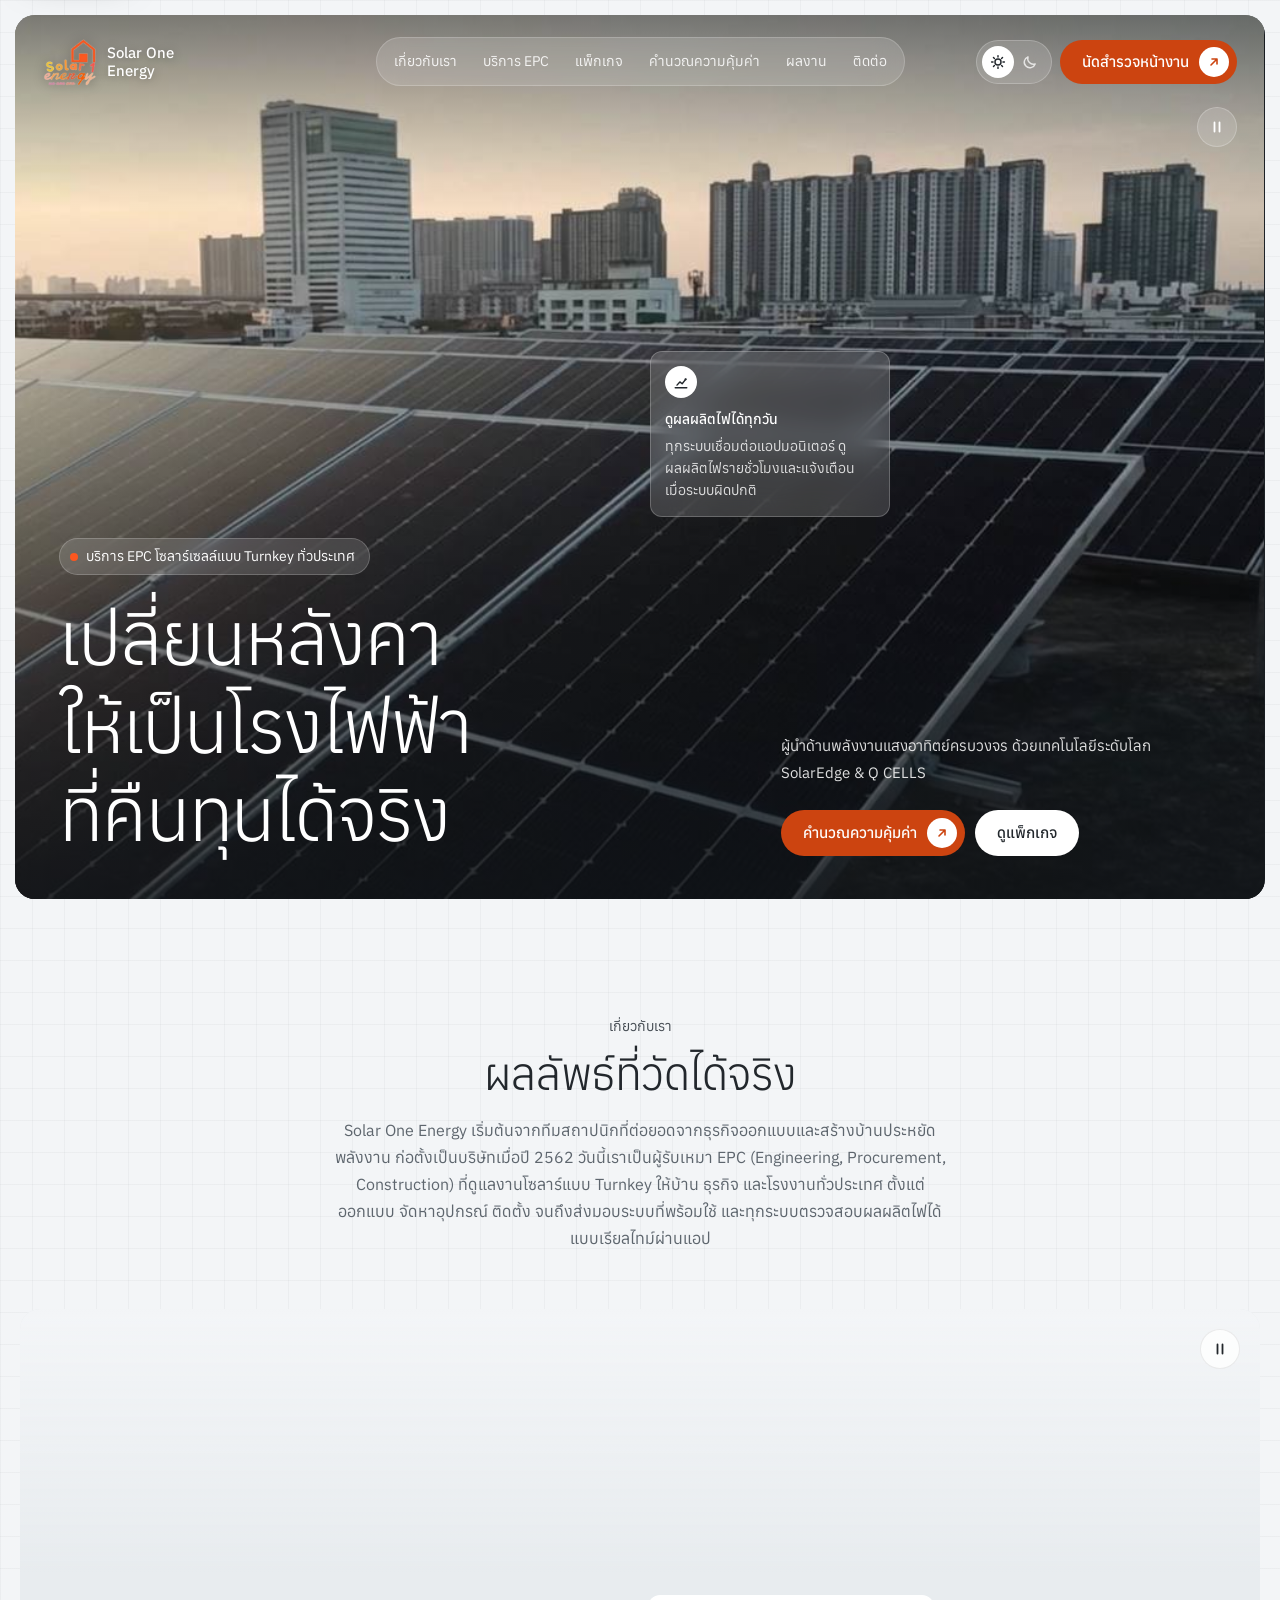
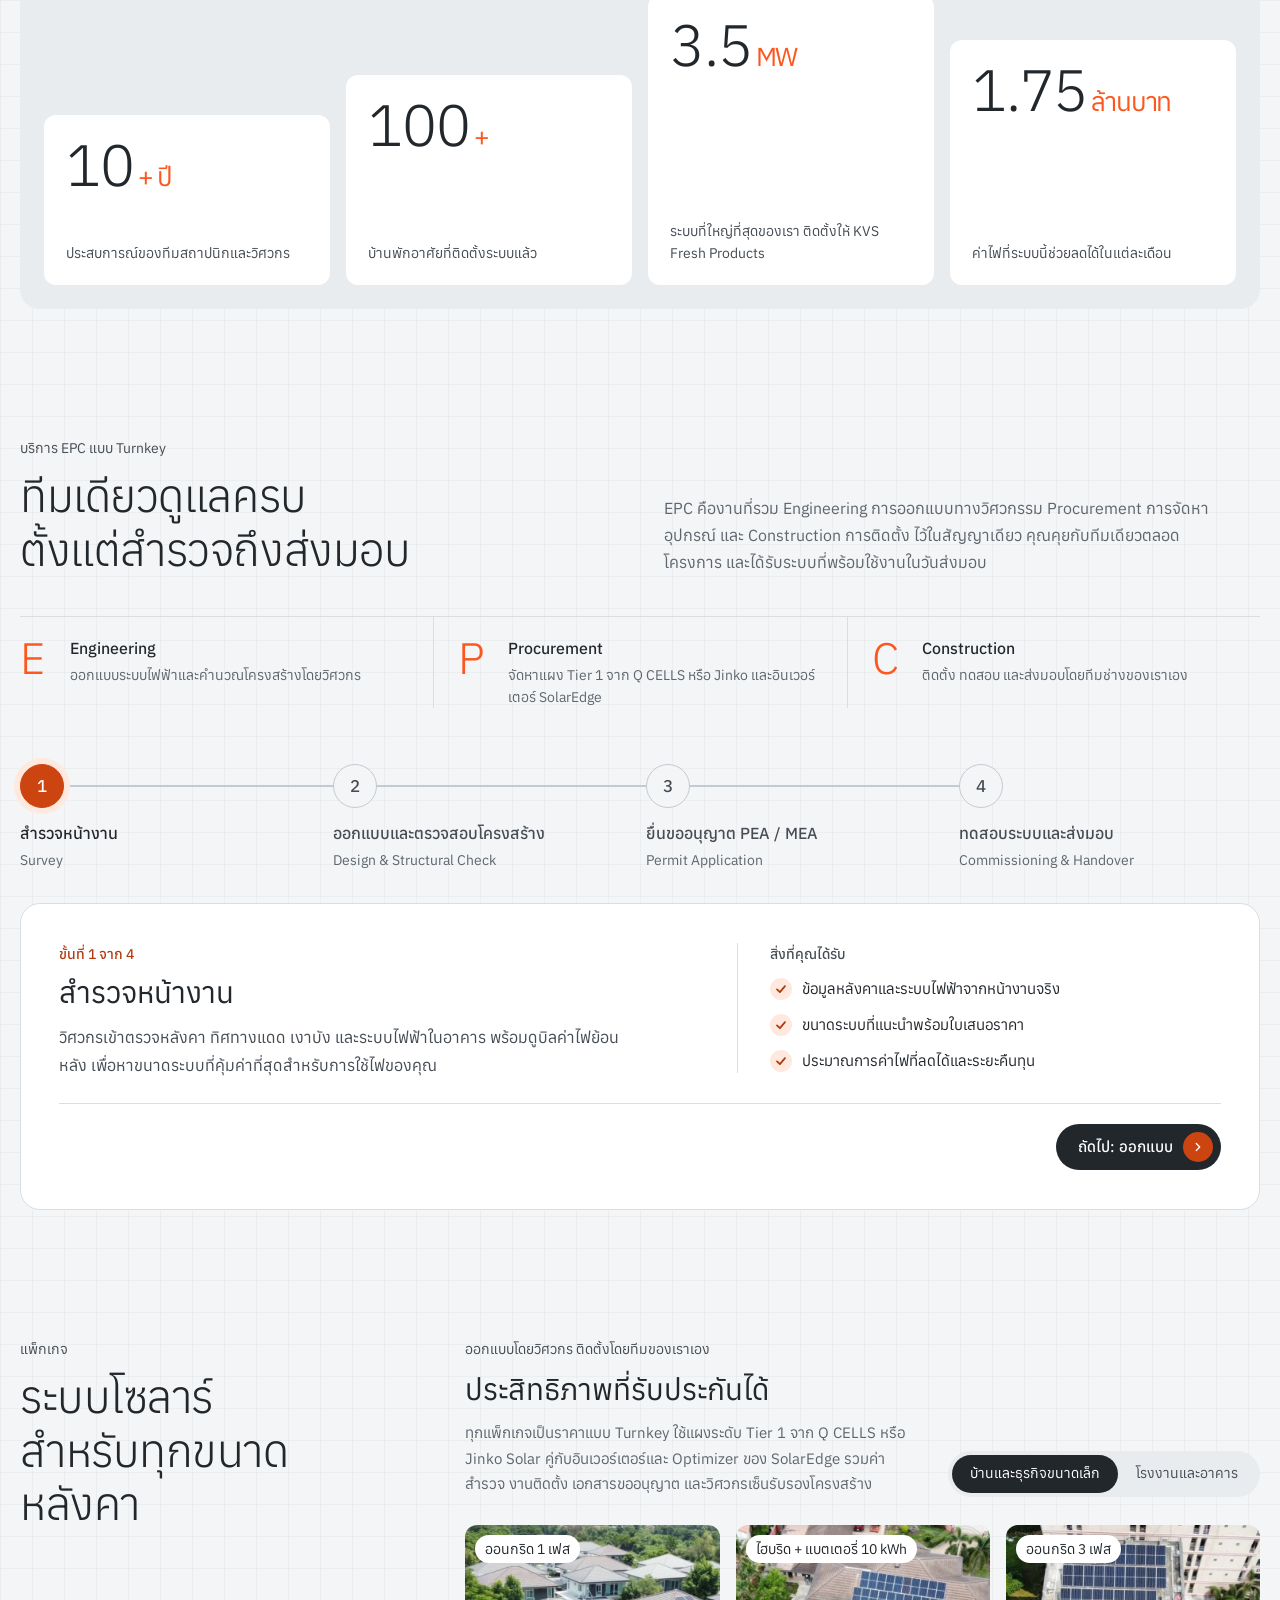
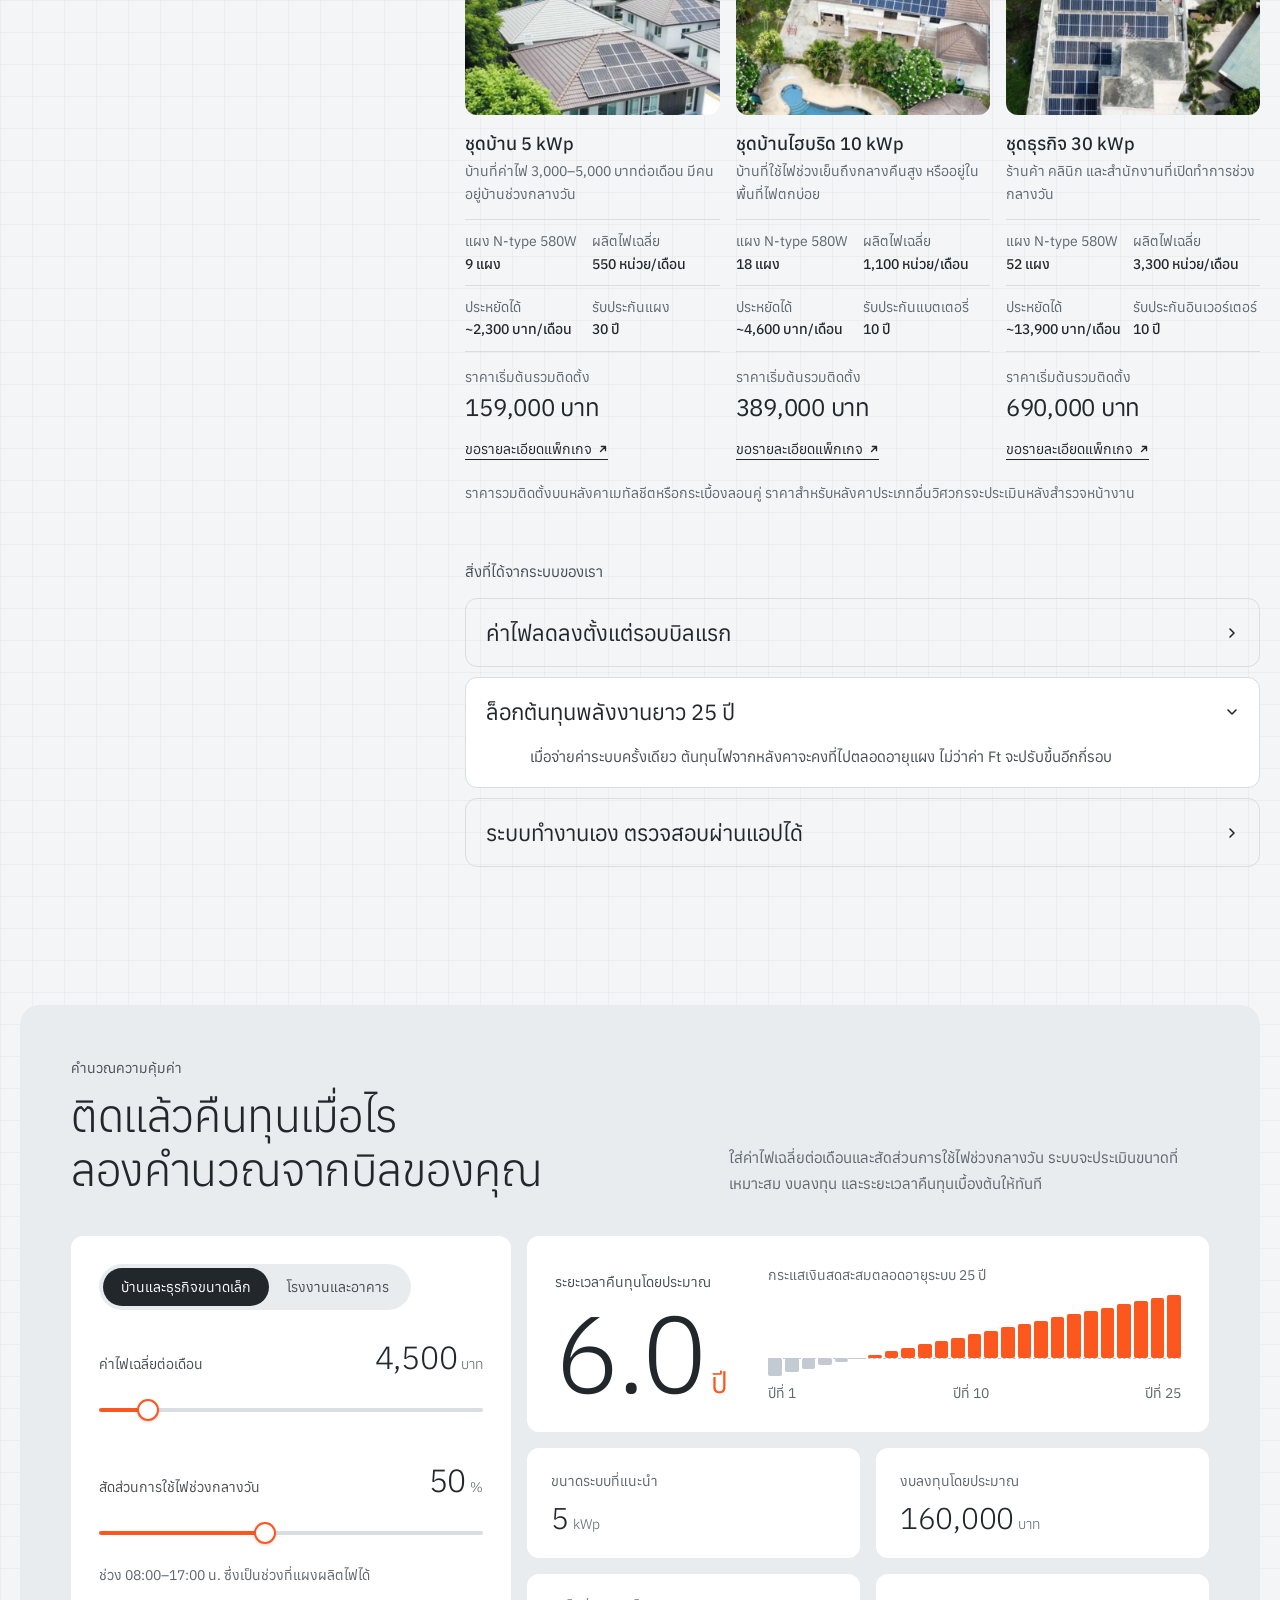
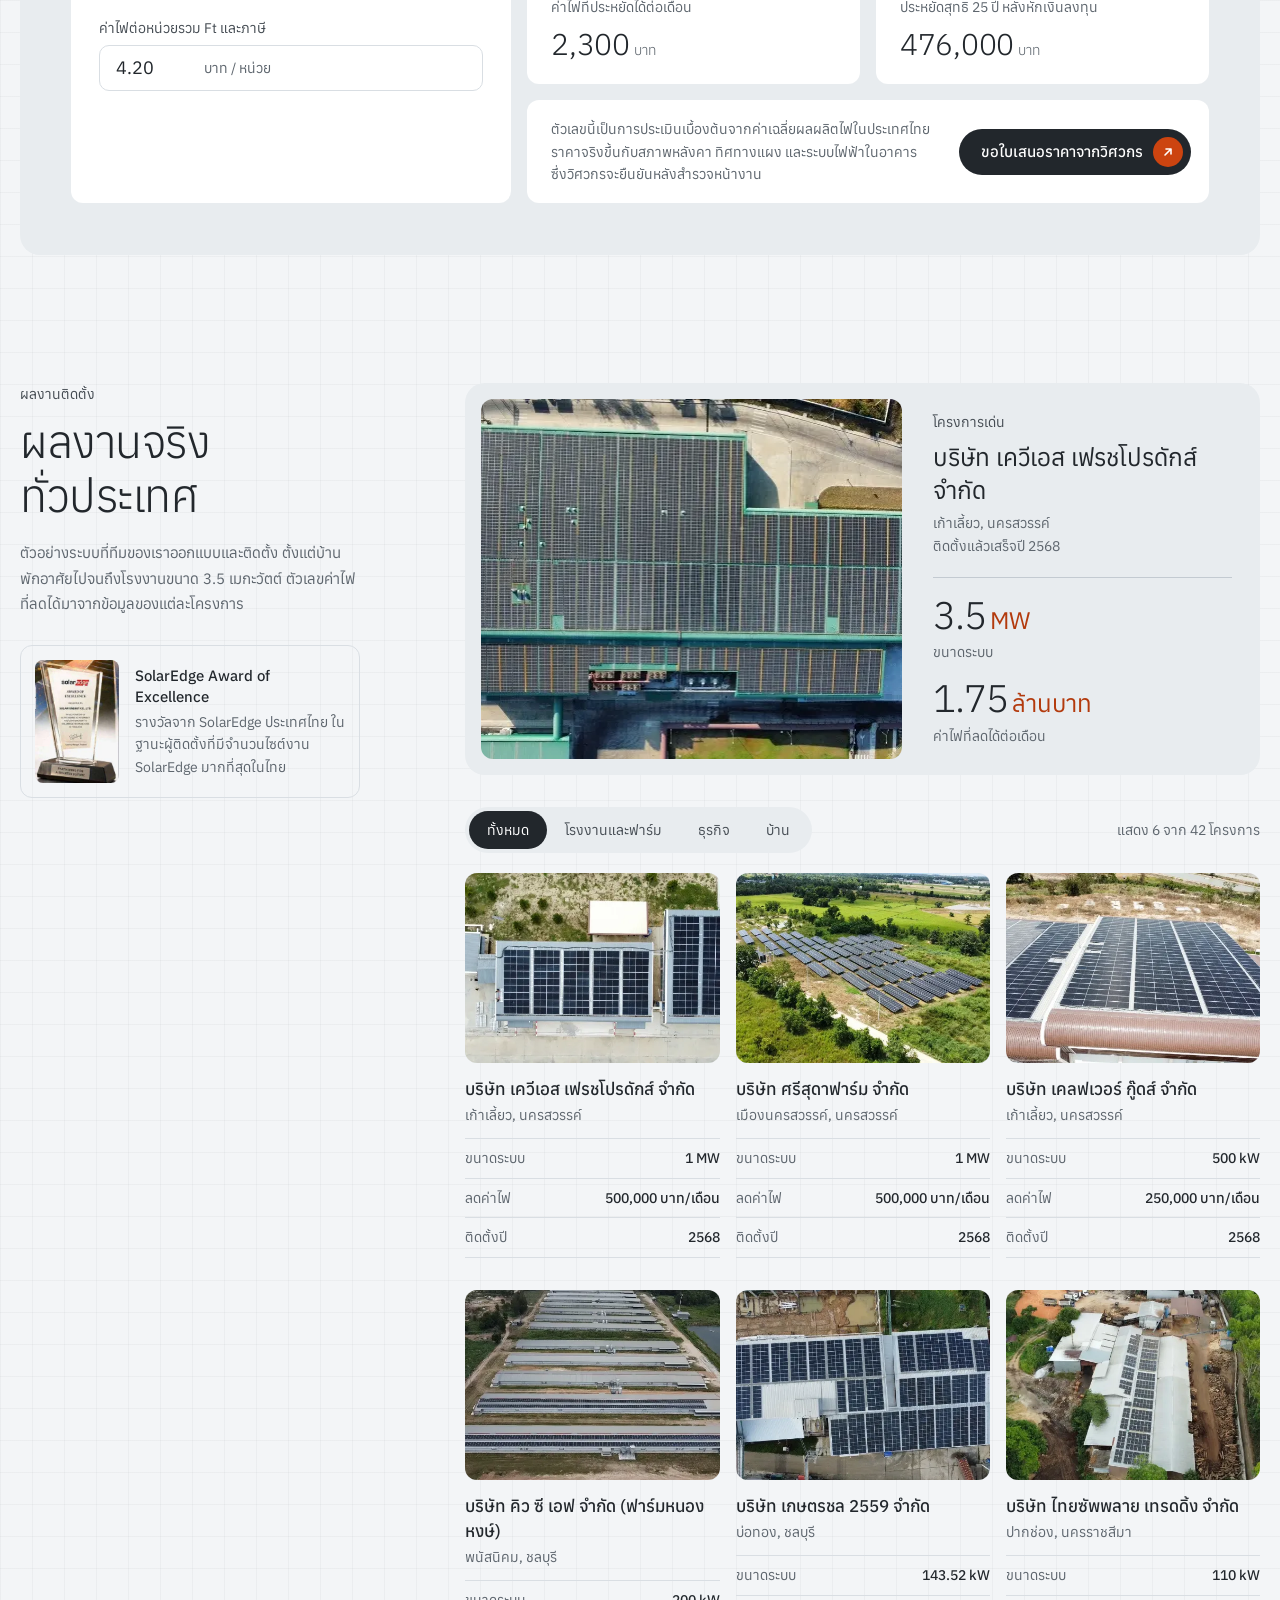
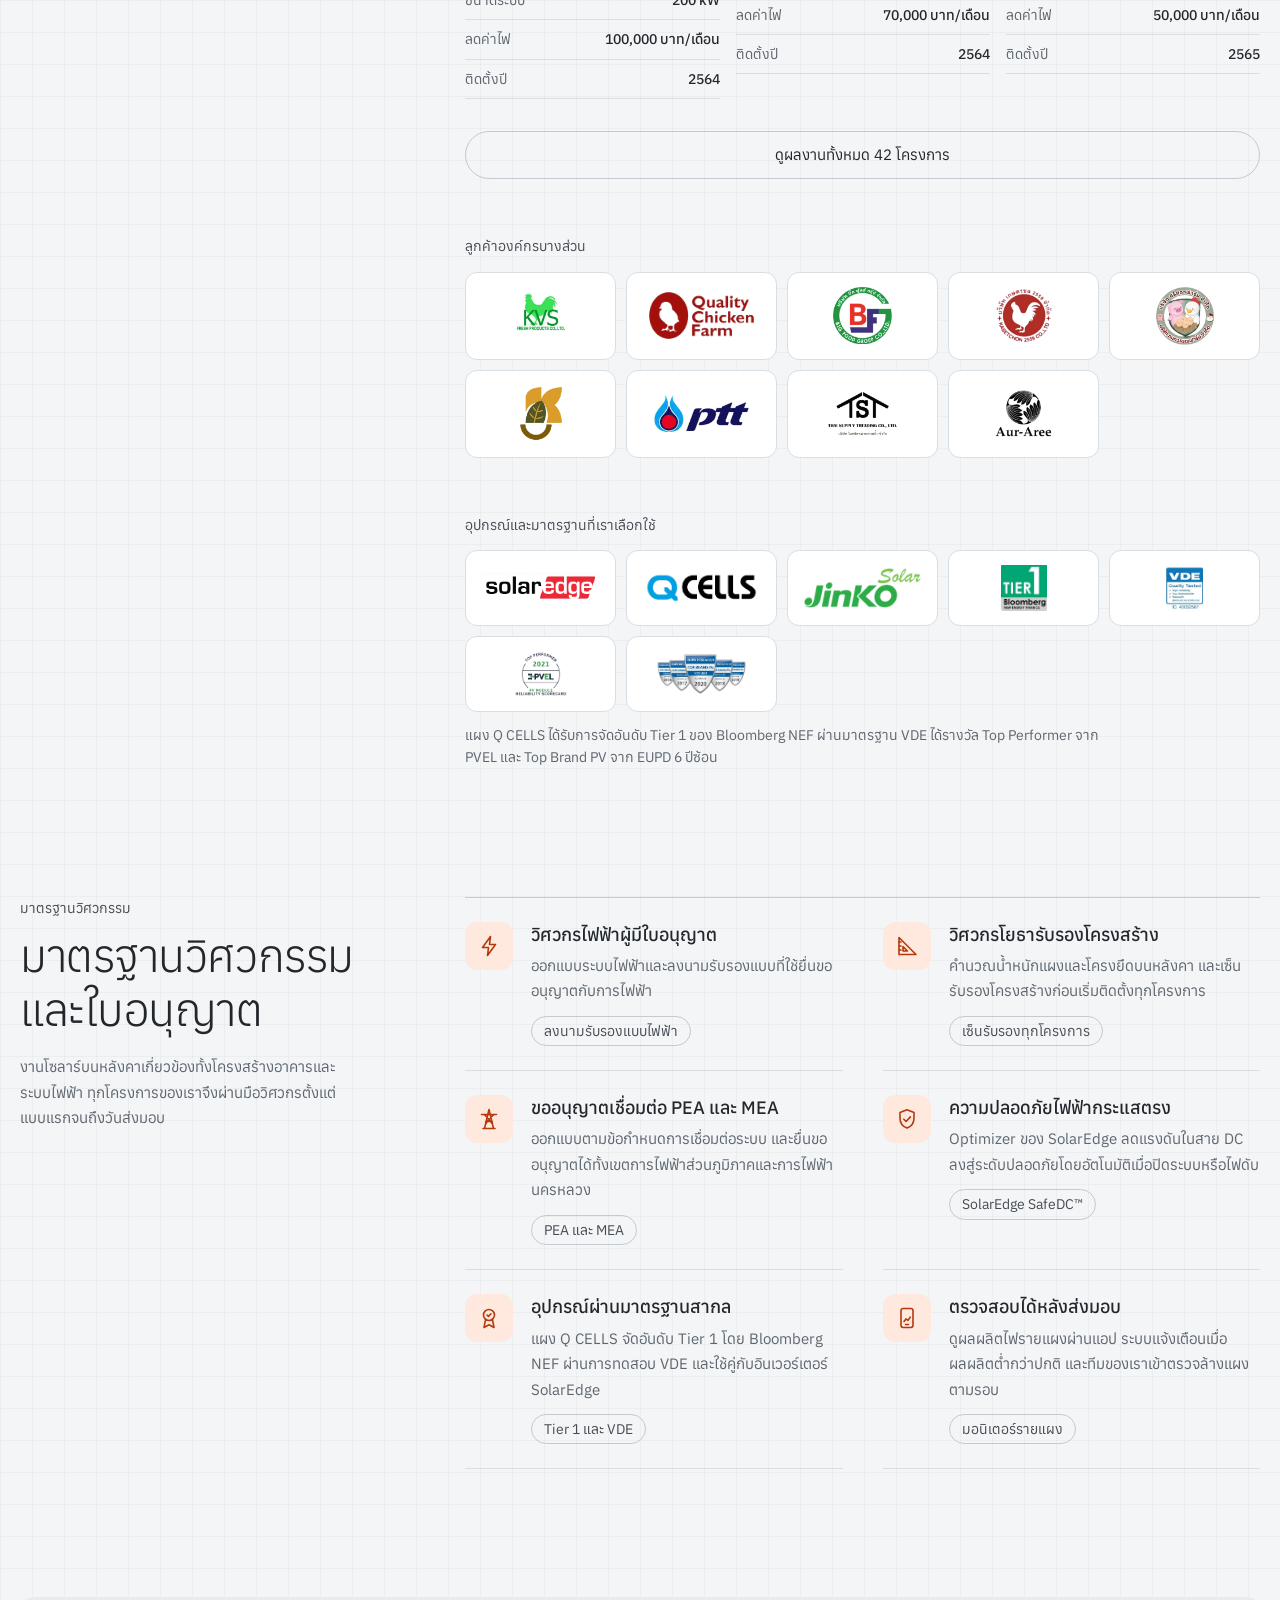
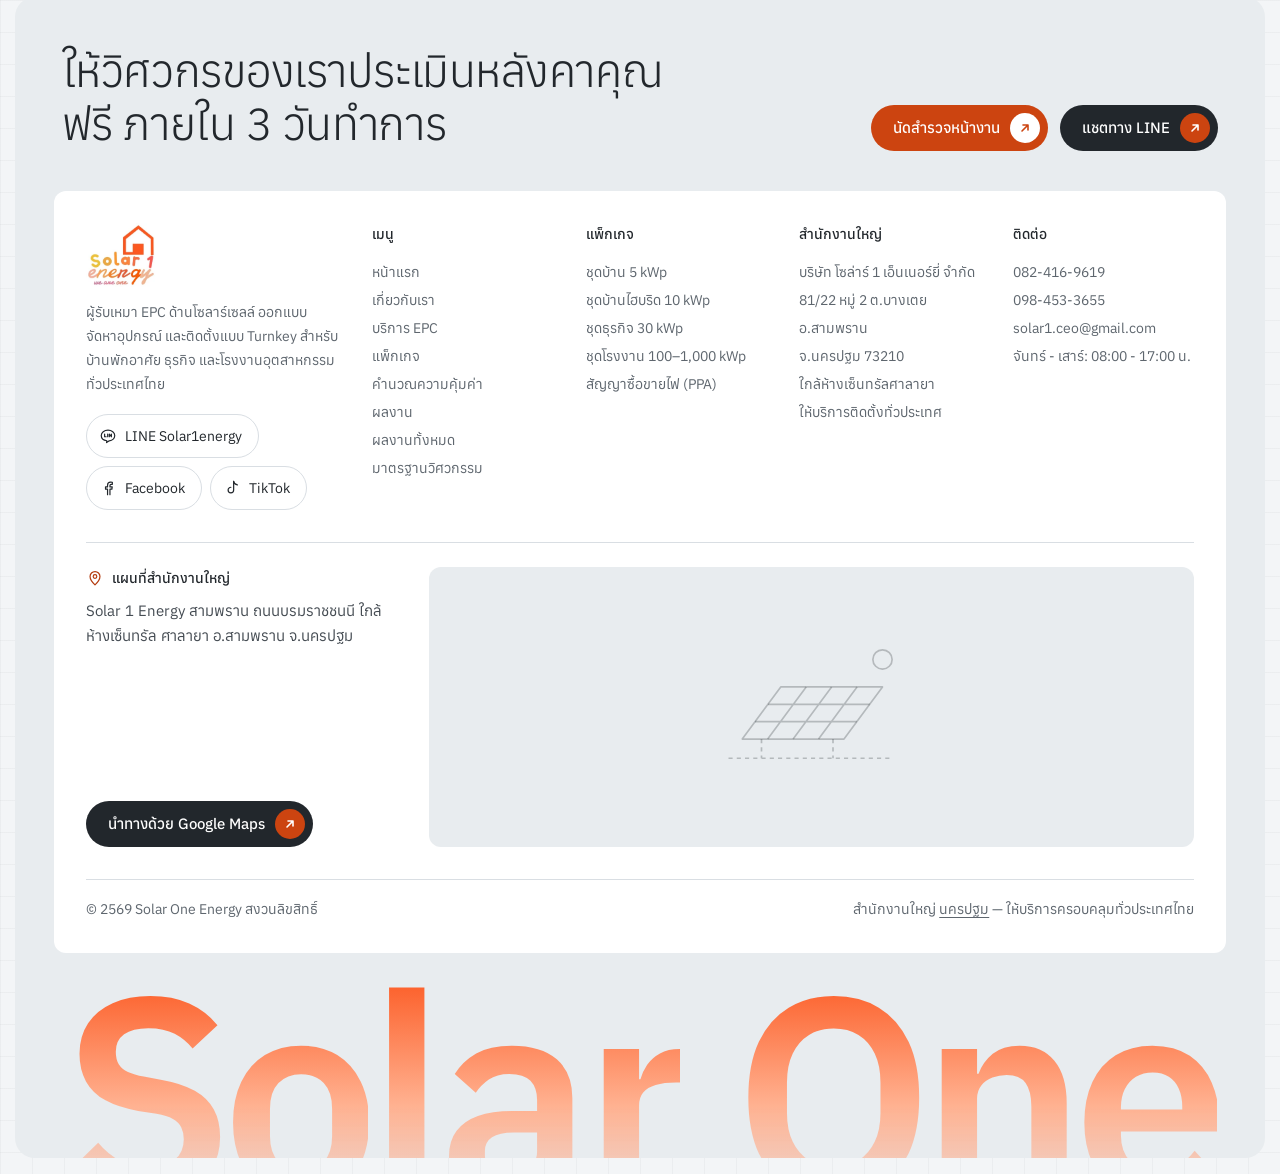
==== commit 1d2590b1: "Feat: Official LINE, Facebook and Google Maps contact details - LINE ID Solar1energy (https://line.m" ====
--- a/index.html
+++ b/index.html
@@ -24,7 +24,7 @@
   <meta property="og:image:alt" content="Solar One Energy: เปลี่ยนหลังคา ให้เป็นโรงไฟฟ้า ที่คืนทุนได้จริง บนภาพแผงโซลาร์เซลล์บนดาดฟ้าอาคาร">
   <meta name="twitter:card" content="summary_large_image">
   <!-- Static on purpose: crawlers don't run the Supabase overrides. Keep in step with the contact defaults in js/content.js.
-       geo is approximate (Central Salaya, the landmark in the address); replace with the exact HQ pin when known -->
+       geo is the pin of the Solar 1 energy Google Maps listing (client link in hasMap) -->
   <script type="application/ld+json">
   {
     "@context": "https://schema.org",
@@ -52,7 +52,8 @@
       "postalCode": "73210",
       "addressCountry": "TH"
     },
-    "geo": { "@type": "GeoCoordinates", "latitude": 13.788, "longitude": 100.277 },
+    "geo": { "@type": "GeoCoordinates", "latitude": 13.7862099, "longitude": 100.2789985 },
+    "hasMap": "https://maps.app.goo.gl/a4HXT5cZNxeLnpW88",
     "openingHoursSpecification": [{
       "@type": "OpeningHoursSpecification",
       "dayOfWeek": ["Monday", "Tuesday", "Wednesday", "Thursday", "Friday", "Saturday"],
@@ -66,7 +67,7 @@
       { "@type": "AdministrativeArea", "name": "Pathum Thani" },
       { "@type": "AdministrativeArea", "name": "Ratchaburi" }
     ],
-    "sameAs": ["https://www.tiktok.com/@solar1.ceo"]
+    "sameAs": ["https://www.facebook.com/share/1FhEmbRb5u/", "https://www.tiktok.com/@solar1.ceo", "https://line.me/ti/p/~Solar1energy"]
   }
   </script>
   <link rel="preload" href="Font/Anuphan/Anuphan-VariableFont_wght.ttf" as="font" type="font/ttf" crossorigin>
@@ -104,6 +105,12 @@
   <symbol id="i-medal" viewBox="0 0 24 24"><g fill="none" stroke="currentColor" stroke-width="1.6" stroke-linecap="round" stroke-linejoin="round"><circle cx="12" cy="9" r="5.5"/><path d="m8.6 13.4-1.6 8.1 5-2.7 5 2.7-1.6-8.1"/><path d="m10 9 1.4 1.4L14 7.8"/></g></symbol>
   <symbol id="i-monitor" viewBox="0 0 24 24"><g fill="none" stroke="currentColor" stroke-width="1.6" stroke-linecap="round" stroke-linejoin="round"><rect x="6" y="2.5" width="12" height="19" rx="2.2"/><path d="M9 15.5l2-2.6 2 1.5 2.2-3.2M10.5 18.5h3"/></g></symbol>
   <symbol id="i-check" viewBox="0 0 14 14"><path d="M3 7.4 5.9 10.2 11 4.2" fill="none" stroke="currentColor" stroke-width="1.8" stroke-linecap="round" stroke-linejoin="round"/></symbol>
+  <symbol id="i-line" viewBox="0 0 24 24"><g fill="none" stroke="currentColor" stroke-width="1.6" stroke-linecap="round" stroke-linejoin="round"><path d="M12 4.2c-5 0-9 3.2-9 7.1 0 3.5 3.1 6.4 7.4 7l-.3 2.5 3.6-2.4c4.2-.5 7.3-3.5 7.3-7.1 0-3.9-4-7.1-9-7.1z"/><path d="M7.5 9.6v3.4h2M11.6 9.6V13M13.8 13V9.6l2.7 3.4V9.6"/></g></symbol>
+  <symbol id="i-facebook" viewBox="0 0 24 24"><g fill="none" stroke="currentColor" stroke-width="1.6" stroke-linecap="round" stroke-linejoin="round"><path d="M14.6 21v-7.4h2.6l.4-3.1h-3V8.6c0-.9.3-1.5 1.6-1.5h1.6V4.3a21 21 0 0 0-2.4-.1c-2.4 0-4 1.4-4 4.1v2.2H8.7v3.1h2.7V21"/></g></symbol>
+  <symbol id="i-tiktok" viewBox="0 0 24 24"><g fill="none" stroke="currentColor" stroke-width="1.6" stroke-linecap="round" stroke-linejoin="round"><path d="M14.2 3.2v11.5a3.7 3.7 0 1 1-3.7-3.7"/><path d="M14.2 3.2c.4 2.6 2.2 4.4 5 4.6"/></g></symbol>
+  <symbol id="i-instagram" viewBox="0 0 24 24"><g fill="none" stroke="currentColor" stroke-width="1.6" stroke-linecap="round" stroke-linejoin="round"><rect x="3.2" y="3.2" width="17.6" height="17.6" rx="5"/><circle cx="12" cy="12" r="4"/><circle cx="17.2" cy="6.8" r=".4"/></g></symbol>
+  <symbol id="i-youtube" viewBox="0 0 24 24"><g fill="none" stroke="currentColor" stroke-width="1.6" stroke-linecap="round" stroke-linejoin="round"><rect x="2.6" y="5.6" width="18.8" height="12.8" rx="4"/><path d="m10.2 9.4 4.6 2.6-4.6 2.6z"/></g></symbol>
+  <symbol id="i-pin" viewBox="0 0 24 24"><g fill="none" stroke="currentColor" stroke-width="1.6" stroke-linecap="round" stroke-linejoin="round"><path d="M12 21.2s-6.6-6.2-6.6-11.2a6.6 6.6 0 0 1 13.2 0c0 5-6.6 11.2-6.6 11.2z"/><circle cx="12" cy="10" r="2.4"/></g></symbol>
   <symbol id="i-chev" viewBox="0 0 14 14"><path d="M5 3l4 4-4 4" fill="none" stroke="currentColor" stroke-width="1.6" stroke-linecap="round" stroke-linejoin="round"/></symbol>
 </svg>
 
@@ -560,13 +567,17 @@
   <div class="foot">
     <div class="foot-cta">
       <h2 class="h2">ให้วิศวกรของเราประเมินหลังคาคุณ<br>ฟรี ภายใน 3 วันทำการ</h2>
-      <a class="btn btn--orange" id="foot-cta-btn" href="tel:0824169619">นัดสำรวจหน้างาน <span class="btn-ico"><svg><use href="#i-arrow"/></svg></span></a>
+      <div class="foot-cta-actions">
+        <a class="btn btn--orange" id="foot-cta-btn" href="tel:0824169619">นัดสำรวจหน้างาน <span class="btn-ico"><svg><use href="#i-arrow"/></svg></span></a>
+        <a class="btn btn--ink" id="foot-line-btn" href="https://line.me/ti/p/~Solar1energy" target="_blank" rel="noopener noreferrer">แชตทาง LINE <span class="btn-ico"><svg><use href="#i-arrow"/></svg></span></a>
+      </div>
     </div>
 
     <div class="foot-card">
       <div class="foot-brand">
         <img src="Media/logo-footer.webp" width="212" height="192" loading="lazy" decoding="async" alt="Solar One Energy">
         <p>ผู้รับเหมา EPC ด้านโซลาร์เซลล์ ออกแบบ จัดหาอุปกรณ์ และติดตั้งแบบ Turnkey สำหรับบ้านพักอาศัย ธุรกิจ และโรงงานอุตสาหกรรมทั่วประเทศไทย</p>
+        <ul class="social" id="foot-social" aria-label="ช่องทางโซเชียล"><li><a href="https://line.me/ti/p/~Solar1energy" target="_blank" rel="noopener noreferrer"><svg aria-hidden="true"><use href="#i-line"/></svg><span>LINE Solar1energy</span></a></li><li><a href="https://www.facebook.com/share/1FhEmbRb5u/" target="_blank" rel="noopener noreferrer"><svg aria-hidden="true"><use href="#i-facebook"/></svg><span>Facebook</span></a></li><li><a href="https://www.tiktok.com/@solar1.ceo" target="_blank" rel="noopener noreferrer"><svg aria-hidden="true"><use href="#i-tiktok"/></svg><span>TikTok</span></a></li></ul>
       </div>
       <div class="foot-col">
         <h3>เมนู</h3>
@@ -583,7 +594,19 @@
       </div>
       <div class="foot-col">
         <h3>ติดต่อ</h3>
-        <ul id="foot-contact"><li><a href="tel:0824169619">082-416-9619</a></li><li><a href="tel:0984533655">098-453-3655</a></li><li><a href="mailto:solar1.ceo@gmail.com">solar1.ceo@gmail.com</a></li><li>จันทร์ - เสาร์: 08:00 - 17:00 น.</li><li><a href="https://line.me/R/ti/p/%40519qvafb" target="_blank" rel="noopener">LINE @519qvafb</a></li><li><a href="https://www.tiktok.com/@solar1.ceo" target="_blank" rel="noopener">TikTok</a></li></ul>
+        <ul id="foot-contact"><li><a href="tel:0824169619">082-416-9619</a></li><li><a href="tel:0984533655">098-453-3655</a></li><li><a href="mailto:solar1.ceo@gmail.com">solar1.ceo@gmail.com</a></li><li>จันทร์ - เสาร์: 08:00 - 17:00 น.</li></ul>
+      </div>
+      <div class="foot-map">
+        <div class="foot-map-info">
+          <div>
+            <h3><svg aria-hidden="true"><use href="#i-pin"/></svg>แผนที่สำนักงานใหญ่</h3>
+            <p>Solar 1 Energy สามพราน ถนนบรมราชชนนี ใกล้ห้างเซ็นทรัล ศาลายา อ.สามพราน จ.นครปฐม</p>
+          </div>
+          <a class="btn btn--ink" href="https://maps.app.goo.gl/a4HXT5cZNxeLnpW88" target="_blank" rel="noopener noreferrer">นำทางด้วย Google Maps <span class="btn-ico"><svg><use href="#i-arrow"/></svg></span></a>
+        </div>
+        <div class="foot-map-frame media-frame">
+          <iframe src="https://www.google.com/maps/embed?origin=mfe&amp;pb=!1m4!3m2!1m1!4s17011833708677579948!6i16!3m1!1sth!5m1!1sth" title="แผนที่ Google Maps ของสำนักงานใหญ่ Solar 1 Energy" loading="lazy" referrerpolicy="strict-origin-when-cross-origin" allowfullscreen></iframe>
+        </div>
       </div>
       <div class="foot-legal"><span>© 2569 Solar One Energy สงวนลิขสิทธิ์</span><span>สำนักงานใหญ่ <a href="/locations/nakhon-pathom">นครปฐม</a> — ให้บริการครอบคลุมทั่วประเทศไทย</span></div>
     </div>
--- a/styles.css
+++ b/styles.css
@@ -1086,6 +1086,37 @@
   padding: 8px 8px 40px;
 }
 .foot-cta .h2 { max-width: 640px; }
+.foot-cta-actions { display: flex; flex-wrap: wrap; gap: 12px; }
+.foot-cta-actions .btn[hidden] { display: none; }
+
+/* social channels: labelled pills, 44px tall */
+.social { list-style: none; display: flex; flex-wrap: wrap; gap: 8px; margin-top: 18px; }
+.social a {
+  display: inline-flex; align-items: center; gap: 8px;
+  min-height: 44px; padding: 0 16px 0 12px;
+  border: 1px solid var(--line);
+  border-radius: var(--r-pill);
+  font-size: 14px; color: var(--ink);
+  transition: border-color .2s, color .2s;
+}
+.social a:hover { border-color: var(--orange); color: var(--accent-text); }
+.social svg { width: 18px; height: 18px; flex: none; }
+
+/* HQ map: directions button beside the embedded Google Maps listing */
+.foot-map {
+  grid-column: 1 / -1;
+  display: grid;
+  grid-template-columns: minmax(220px, 1fr) 2.4fr;
+  gap: 24px;
+  padding-top: 24px;
+  border-top: 1px solid var(--line);
+}
+.foot-map-info { display: flex; flex-direction: column; justify-content: space-between; align-items: flex-start; gap: 20px; }
+.foot-map-info h3 { display: flex; align-items: center; gap: 8px; font-size: 14px; font-weight: 500; }
+.foot-map-info h3 svg { width: 18px; height: 18px; color: var(--accent-text); }
+.foot-map-info p { margin-top: 8px; max-width: 300px; font-size: 15px; line-height: 1.7; color: var(--ink-soft); }
+.foot-map-frame { position: relative; height: 280px; border-radius: var(--r-card); overflow: hidden; }
+.foot-map-frame iframe { position: absolute; inset: 0; width: 100%; height: 100%; border: 0; }
 
 .foot-card {
   position: relative; z-index: 2;
@@ -1456,6 +1487,8 @@
 
   .foot-cta { flex-direction: column; align-items: flex-start; gap: 20px; padding: 4px 4px 28px; }
   .foot-card { grid-template-columns: 1fr 1fr; gap: 28px 20px; }
+  .foot-map { grid-template-columns: 1fr; gap: 16px; }
+  .foot-map-frame { height: 260px; }
 }
 
 /* ---------- <640px: phones ---------- */
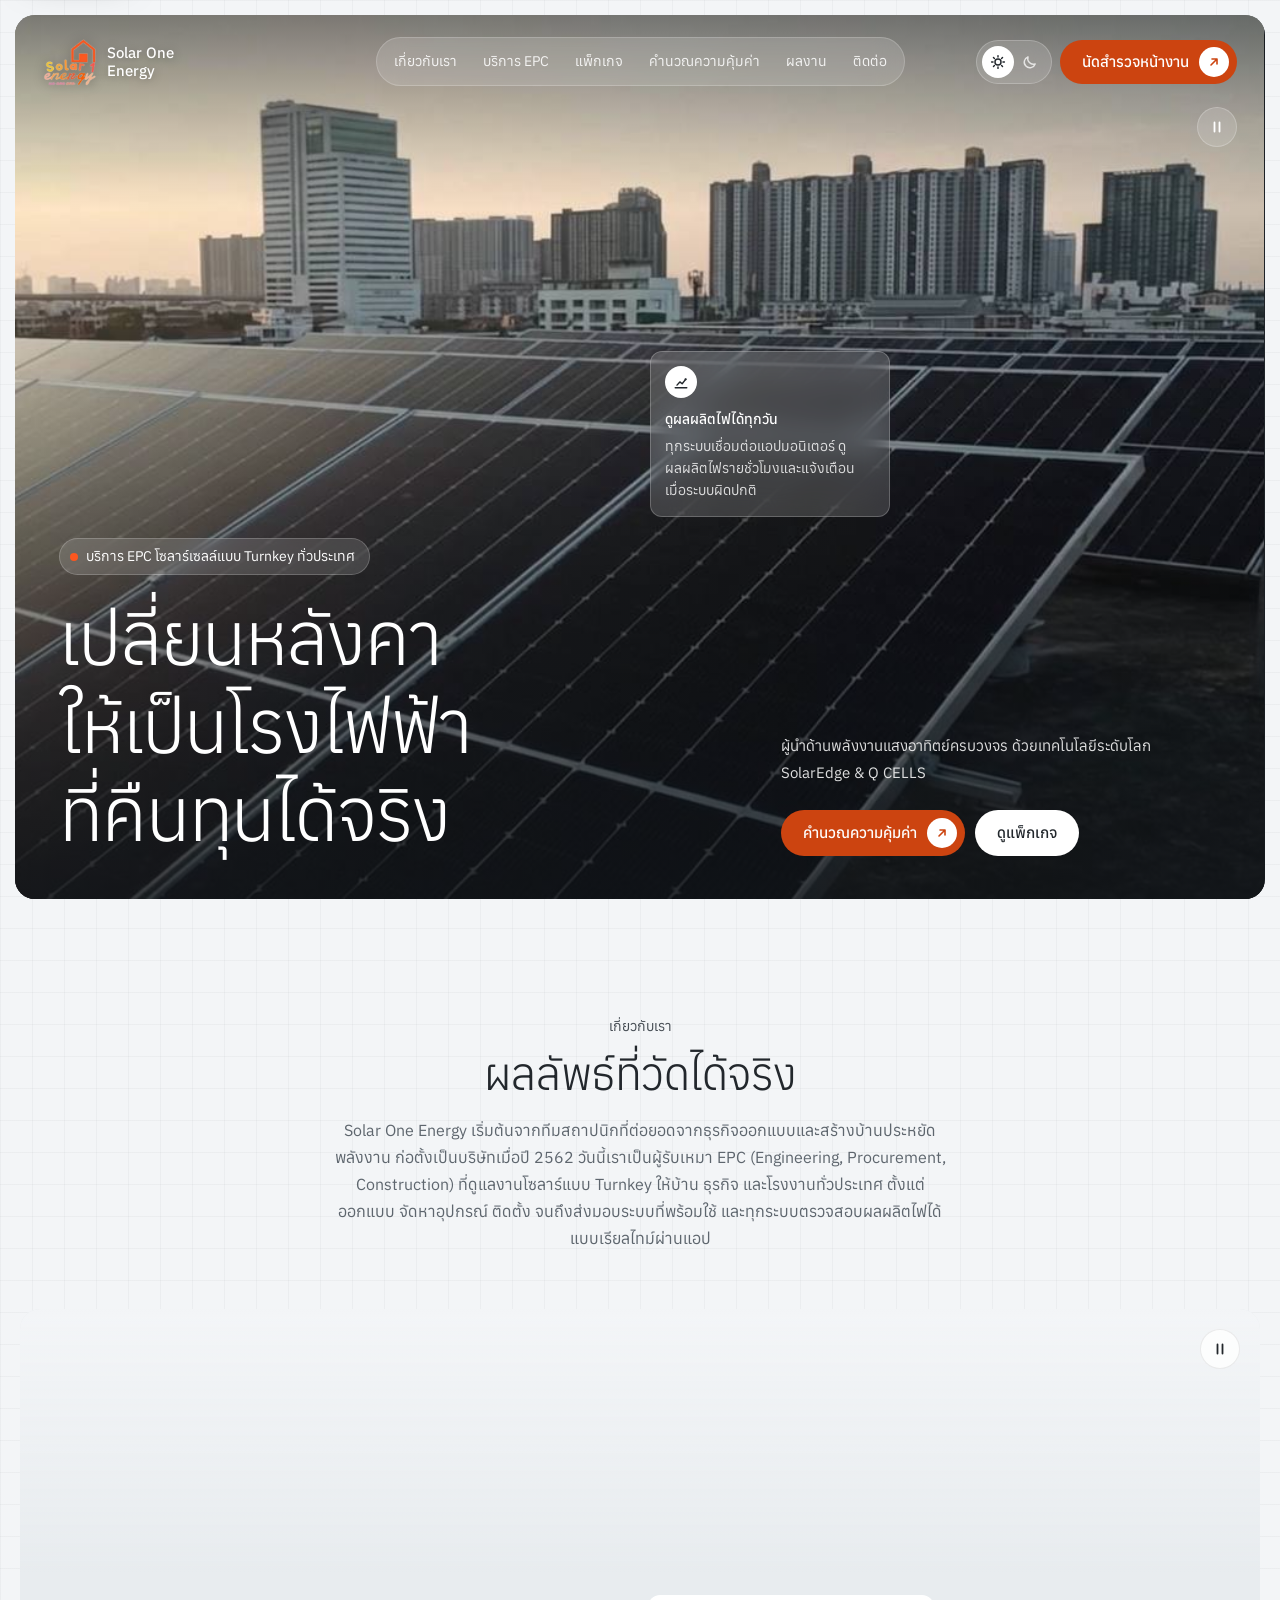
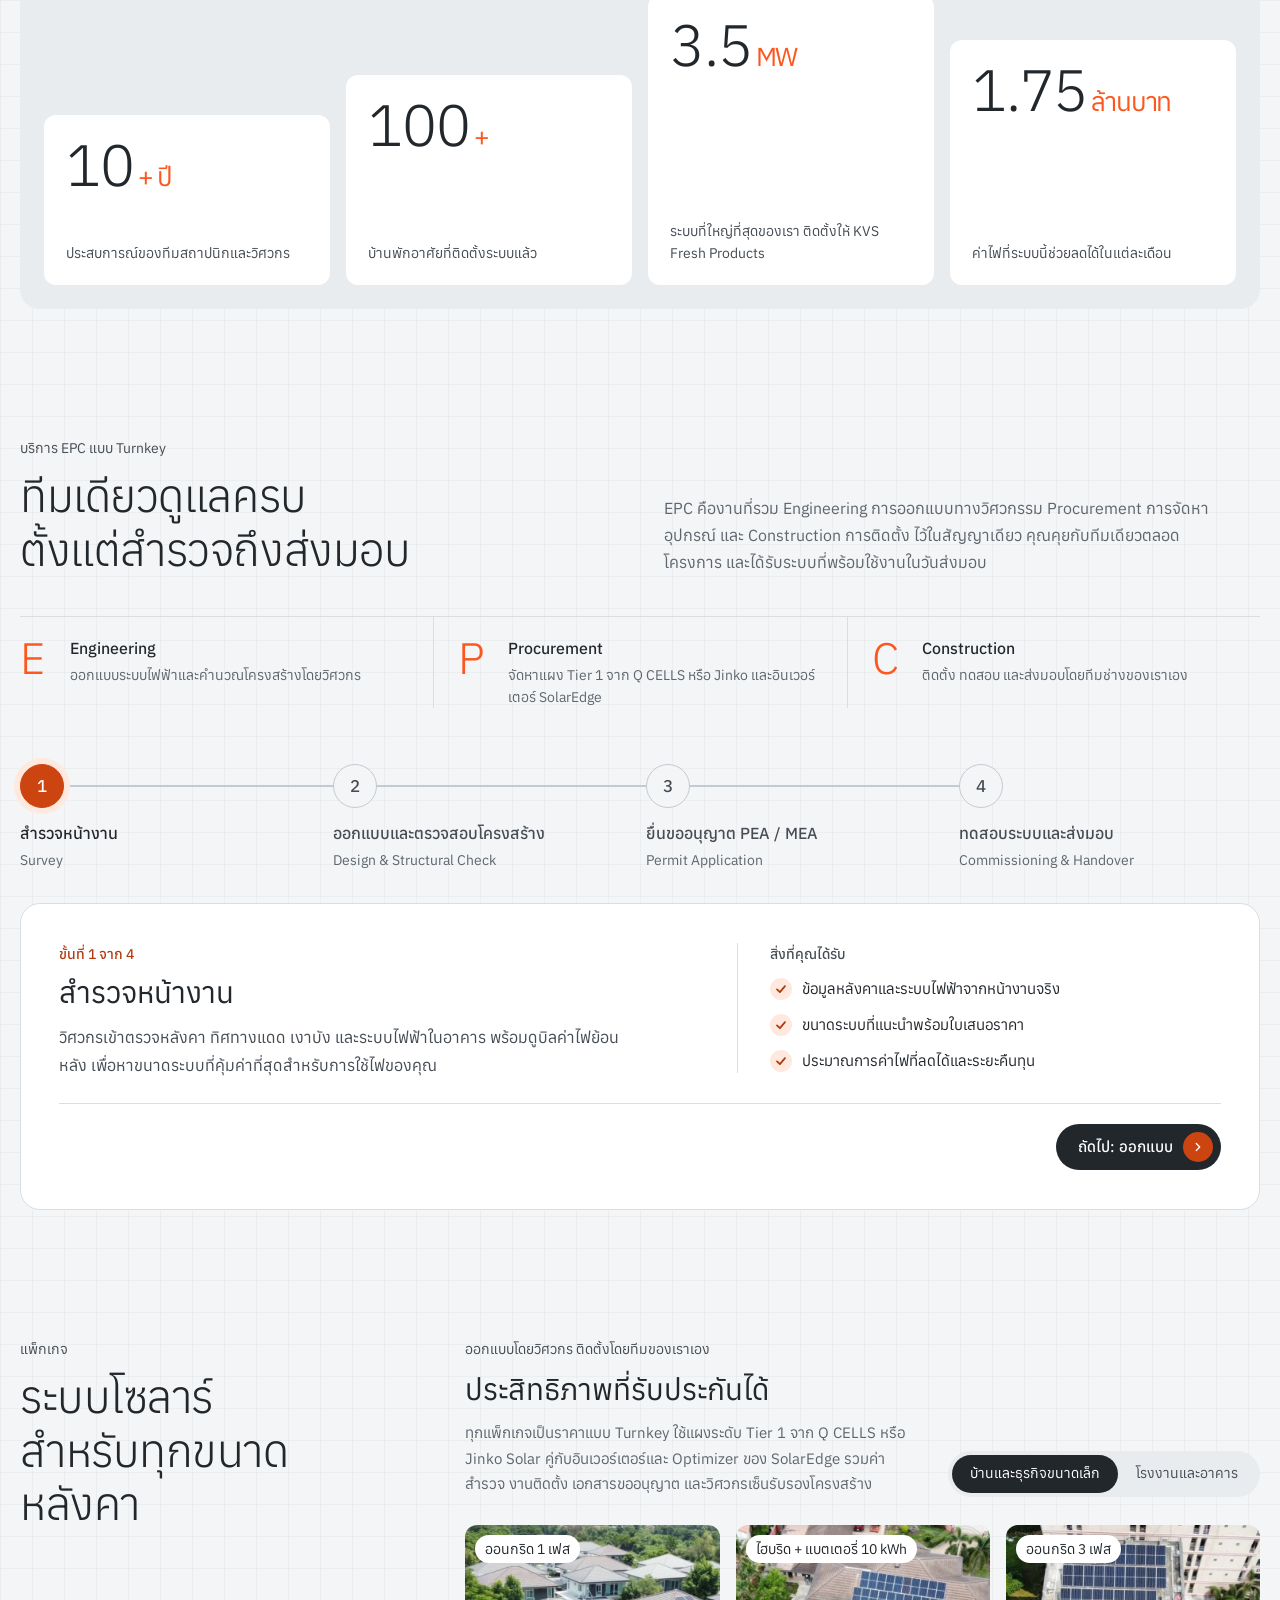
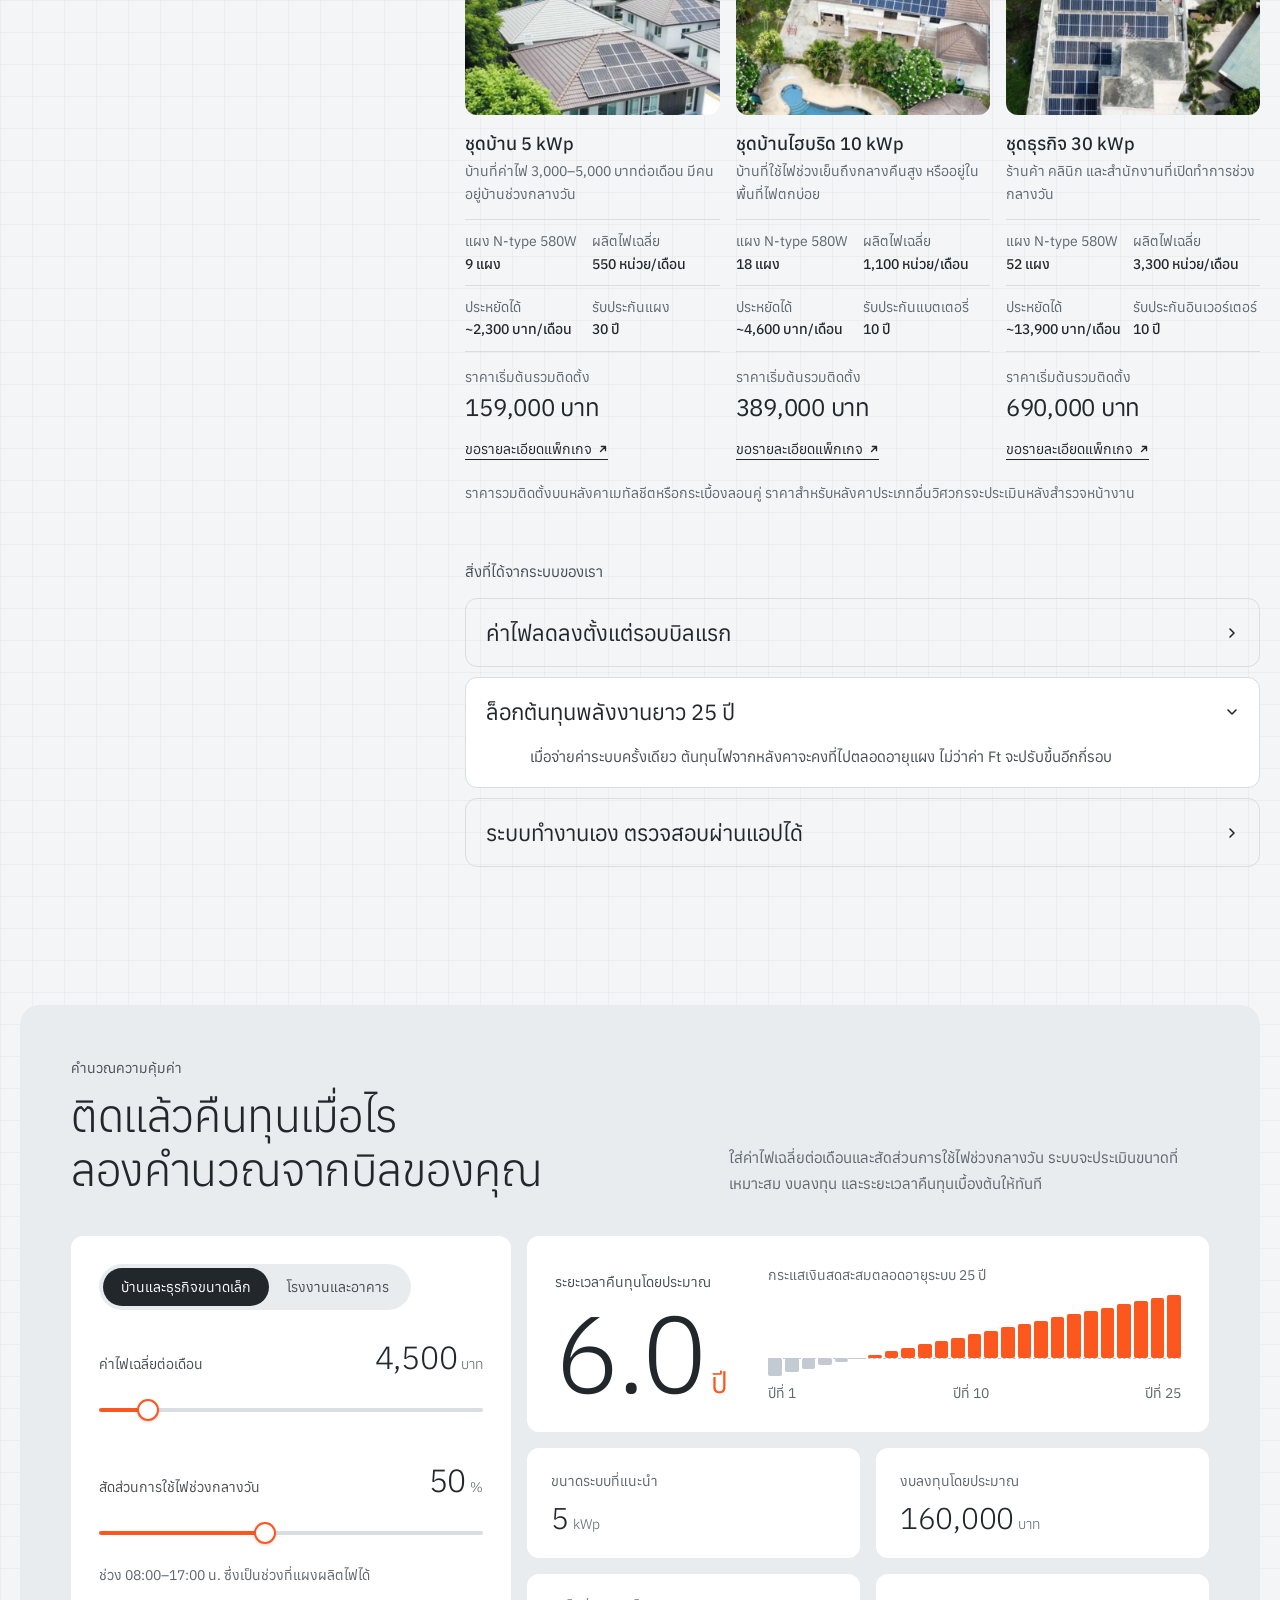
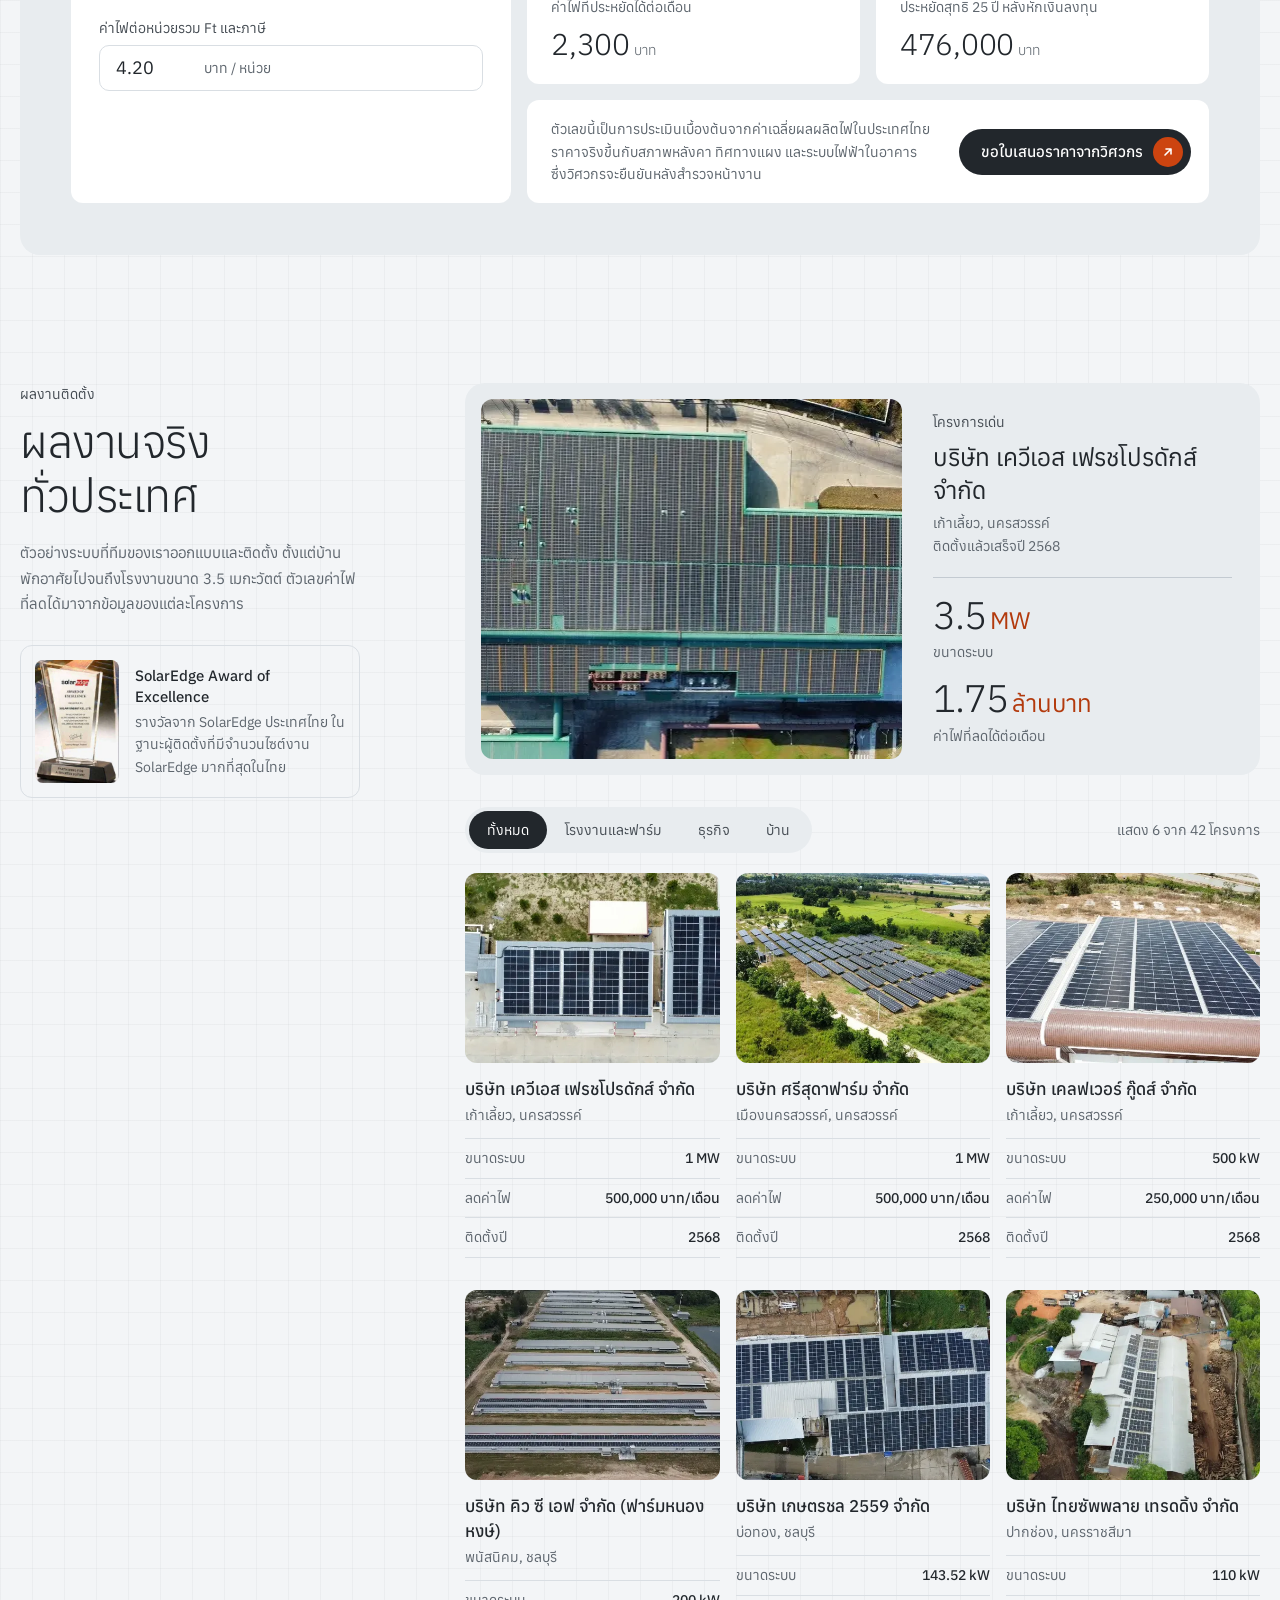
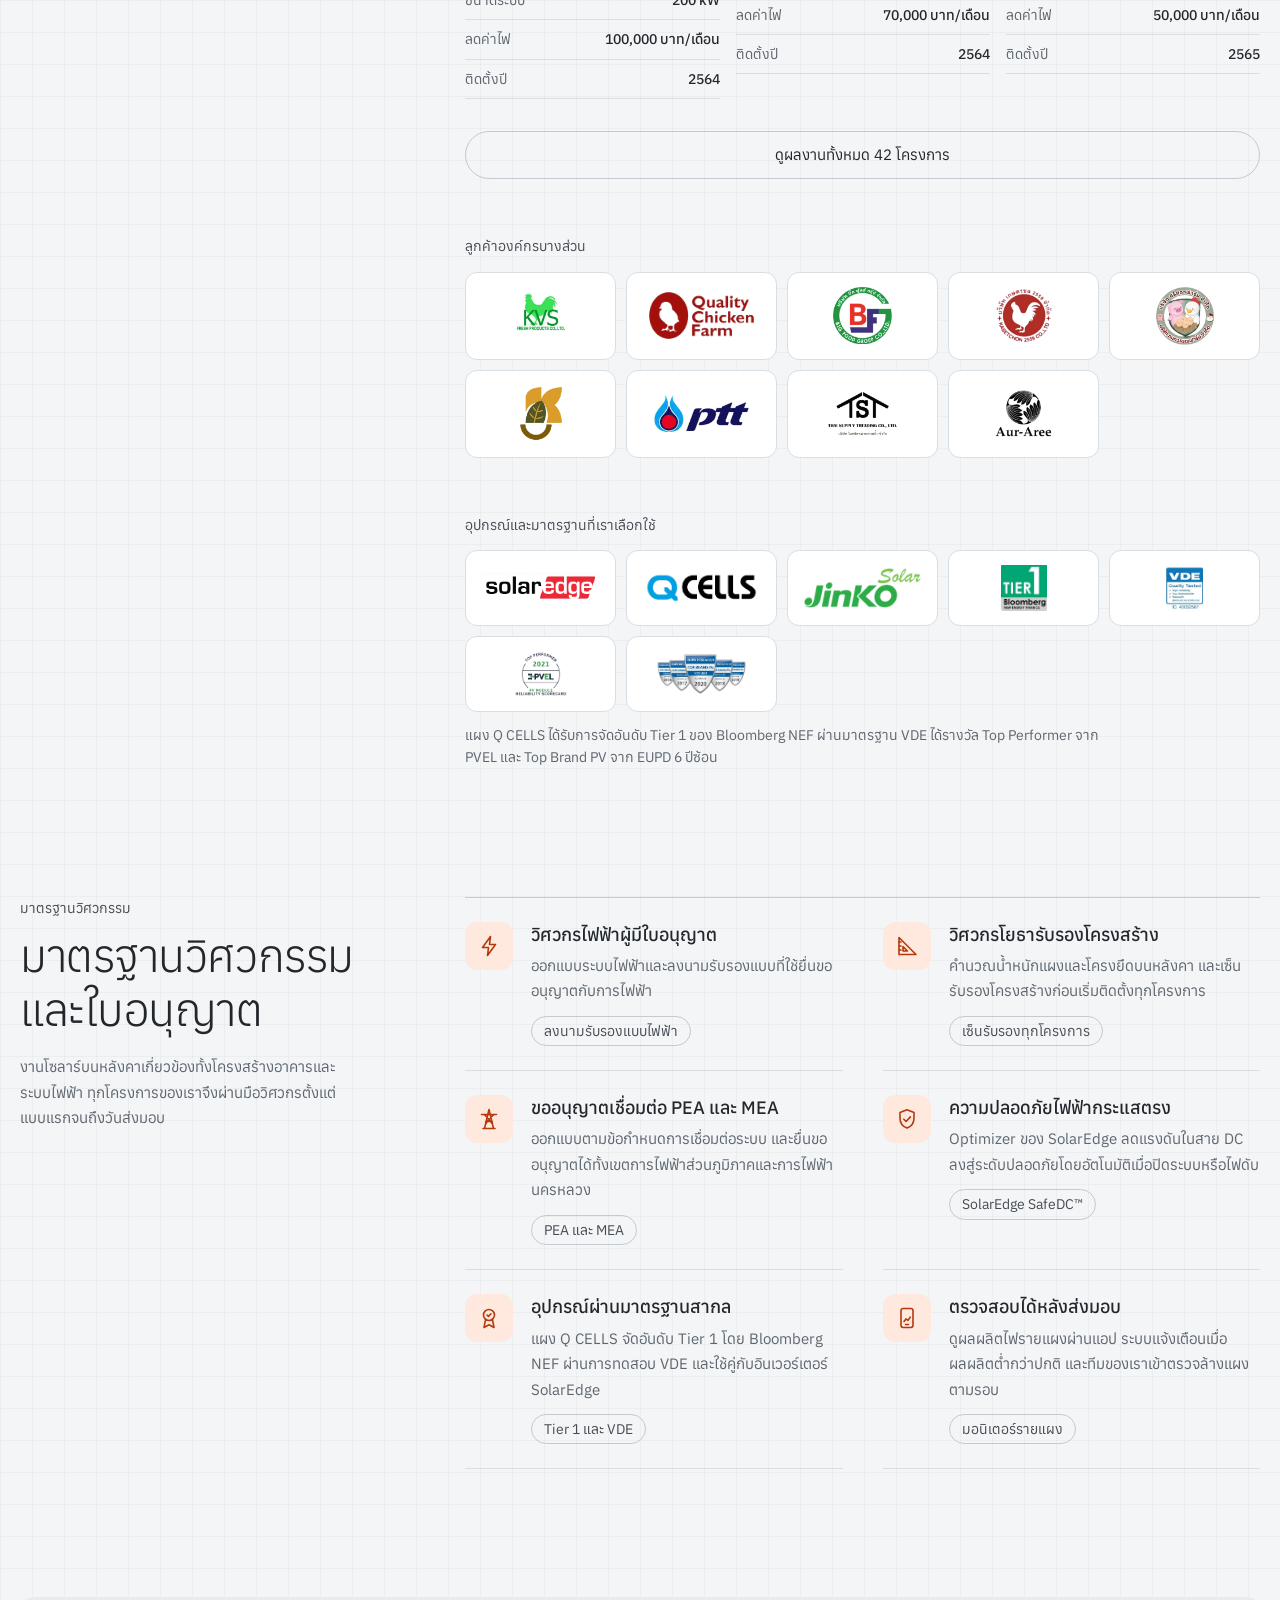
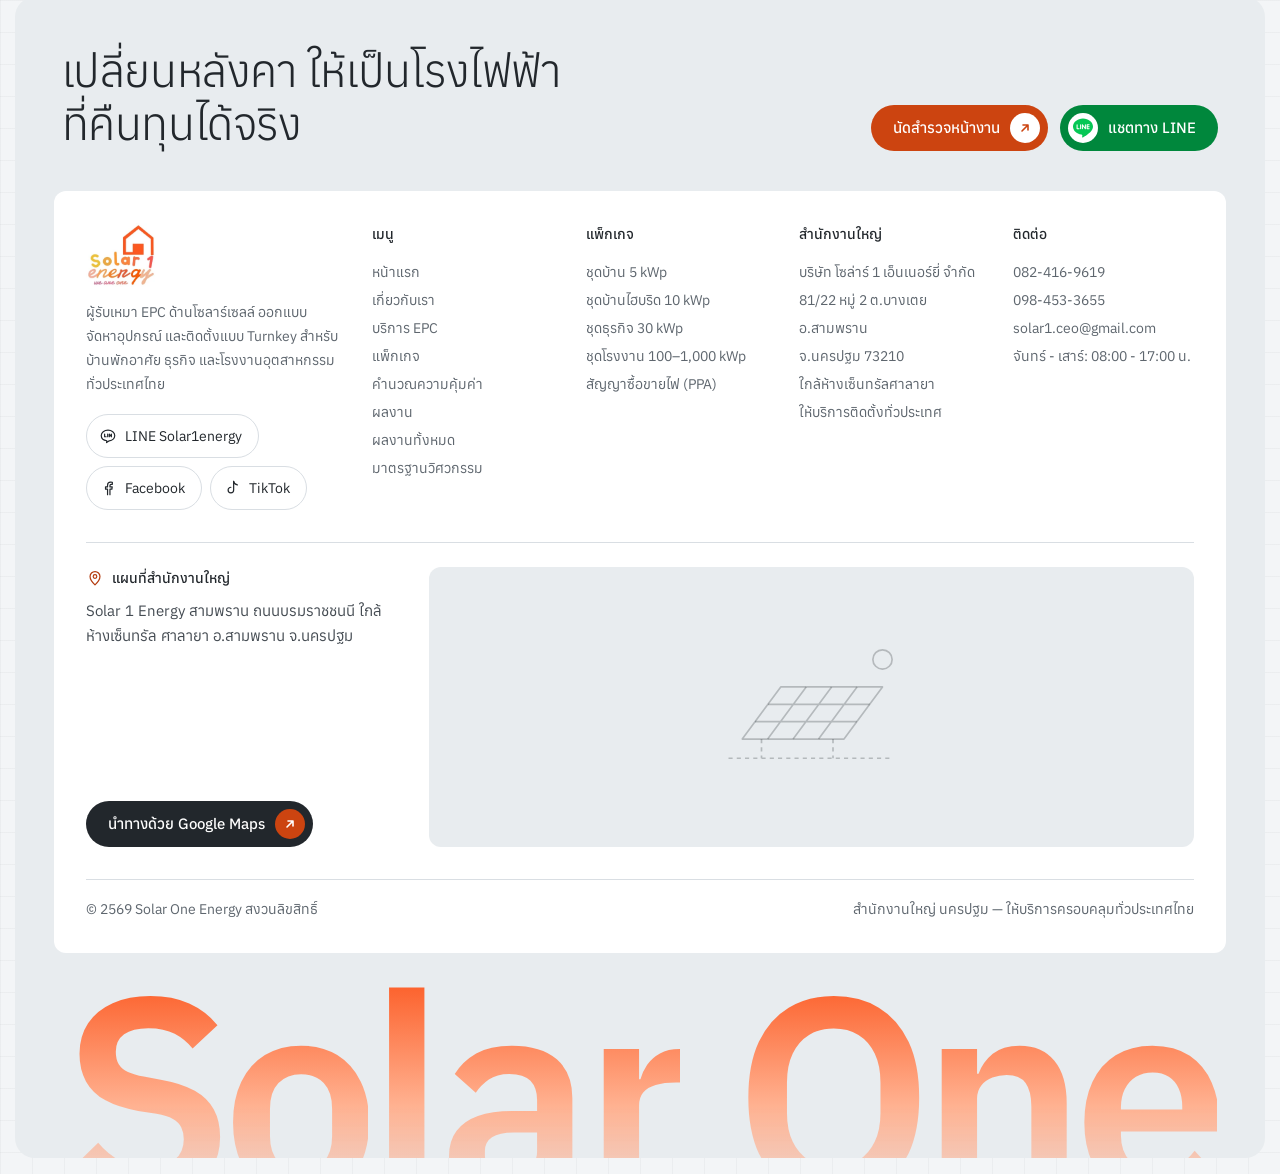
==== commit 1a3d5d15: "Feat: Footer CTA heading, LINE-green chat button, plain HQ location text - Footer CTA heading is now" ====
--- a/index.html
+++ b/index.html
@@ -106,6 +106,7 @@
   <symbol id="i-monitor" viewBox="0 0 24 24"><g fill="none" stroke="currentColor" stroke-width="1.6" stroke-linecap="round" stroke-linejoin="round"><rect x="6" y="2.5" width="12" height="19" rx="2.2"/><path d="M9 15.5l2-2.6 2 1.5 2.2-3.2M10.5 18.5h3"/></g></symbol>
   <symbol id="i-check" viewBox="0 0 14 14"><path d="M3 7.4 5.9 10.2 11 4.2" fill="none" stroke="currentColor" stroke-width="1.8" stroke-linecap="round" stroke-linejoin="round"/></symbol>
   <symbol id="i-line" viewBox="0 0 24 24"><g fill="none" stroke="currentColor" stroke-width="1.6" stroke-linecap="round" stroke-linejoin="round"><path d="M12 4.2c-5 0-9 3.2-9 7.1 0 3.5 3.1 6.4 7.4 7l-.3 2.5 3.6-2.4c4.2-.5 7.3-3.5 7.3-7.1 0-3.9-4-7.1-9-7.1z"/><path d="M7.5 9.6v3.4h2M11.6 9.6V13M13.8 13V9.6l2.7 3.4V9.6"/></g></symbol>
+  <symbol id="i-line-brand" viewBox="0 0 24 24"><path fill="currentColor" d="M19.365 9.863c.349 0 .63.285.63.631 0 .345-.281.63-.63.63H17.61v1.125h1.755c.349 0 .63.283.63.63 0 .344-.281.629-.63.629h-2.386c-.345 0-.627-.285-.627-.629V8.108c0-.345.282-.63.63-.63h2.386c.346 0 .627.285.627.63 0 .349-.281.63-.63.63H17.61v1.125h1.755zm-3.855 3.016c0 .27-.174.51-.432.596-.064.021-.133.031-.199.031-.211 0-.391-.09-.51-.25l-2.443-3.317v2.94c0 .344-.279.629-.631.629-.346 0-.626-.285-.626-.629V8.108c0-.27.173-.51.43-.595.06-.023.136-.033.194-.033.195 0 .375.104.495.254l2.462 3.33V8.108c0-.345.282-.63.63-.63.345 0 .63.285.63.63v4.771zm-5.741 0c0 .344-.282.629-.631.629-.345 0-.627-.285-.627-.629V8.108c0-.345.282-.63.63-.63.346 0 .628.285.628.63v4.771zm-2.466.629H4.917c-.345 0-.63-.285-.63-.629V8.108c0-.345.285-.63.63-.63.348 0 .63.285.63.63v4.141h1.756c.348 0 .629.283.629.63 0 .344-.282.629-.629.629M24 10.314C24 4.943 18.615.572 12 .572S0 4.943 0 10.314c0 4.811 4.27 8.842 10.035 9.608.391.082.923.258 1.058.59.12.301.079.766.038 1.08l-.164 1.02c-.045.301-.24 1.186 1.049.645 1.291-.539 6.916-4.078 9.436-6.975C23.176 14.393 24 12.458 24 10.314"/></symbol>
   <symbol id="i-facebook" viewBox="0 0 24 24"><g fill="none" stroke="currentColor" stroke-width="1.6" stroke-linecap="round" stroke-linejoin="round"><path d="M14.6 21v-7.4h2.6l.4-3.1h-3V8.6c0-.9.3-1.5 1.6-1.5h1.6V4.3a21 21 0 0 0-2.4-.1c-2.4 0-4 1.4-4 4.1v2.2H8.7v3.1h2.7V21"/></g></symbol>
   <symbol id="i-tiktok" viewBox="0 0 24 24"><g fill="none" stroke="currentColor" stroke-width="1.6" stroke-linecap="round" stroke-linejoin="round"><path d="M14.2 3.2v11.5a3.7 3.7 0 1 1-3.7-3.7"/><path d="M14.2 3.2c.4 2.6 2.2 4.4 5 4.6"/></g></symbol>
   <symbol id="i-instagram" viewBox="0 0 24 24"><g fill="none" stroke="currentColor" stroke-width="1.6" stroke-linecap="round" stroke-linejoin="round"><rect x="3.2" y="3.2" width="17.6" height="17.6" rx="5"/><circle cx="12" cy="12" r="4"/><circle cx="17.2" cy="6.8" r=".4"/></g></symbol>
@@ -566,10 +567,10 @@
 <footer class="foot-shell" id="contact">
   <div class="foot">
     <div class="foot-cta">
-      <h2 class="h2">ให้วิศวกรของเราประเมินหลังคาคุณ<br>ฟรี ภายใน 3 วันทำการ</h2>
+      <h2 class="h2"><span>เปลี่ยนหลังคา</span> <span>ให้เป็นโรงไฟฟ้า</span> <br><span>ที่คืนทุนได้จริง</span></h2>
       <div class="foot-cta-actions">
         <a class="btn btn--orange" id="foot-cta-btn" href="tel:0824169619">นัดสำรวจหน้างาน <span class="btn-ico"><svg><use href="#i-arrow"/></svg></span></a>
-        <a class="btn btn--ink" id="foot-line-btn" href="https://line.me/ti/p/~Solar1energy" target="_blank" rel="noopener noreferrer">แชตทาง LINE <span class="btn-ico"><svg><use href="#i-arrow"/></svg></span></a>
+        <a class="btn btn--line" id="foot-line-btn" href="https://line.me/ti/p/~Solar1energy" target="_blank" rel="noopener noreferrer"><span class="btn-ico"><svg aria-hidden="true"><use href="#i-line-brand"/></svg></span>แชตทาง LINE</a>
       </div>
     </div>
 
@@ -608,7 +609,7 @@
           <iframe src="https://www.google.com/maps/embed?origin=mfe&amp;pb=!1m4!3m2!1m1!4s17011833708677579948!6i16!3m1!1sth!5m1!1sth" title="แผนที่ Google Maps ของสำนักงานใหญ่ Solar 1 Energy" loading="lazy" referrerpolicy="strict-origin-when-cross-origin" allowfullscreen></iframe>
         </div>
       </div>
-      <div class="foot-legal"><span>© 2569 Solar One Energy สงวนลิขสิทธิ์</span><span>สำนักงานใหญ่ <a href="/locations/nakhon-pathom">นครปฐม</a> — ให้บริการครอบคลุมทั่วประเทศไทย</span></div>
+      <div class="foot-legal"><span>© 2569 Solar One Energy สงวนลิขสิทธิ์</span><span>สำนักงานใหญ่ นครปฐม — ให้บริการครอบคลุมทั่วประเทศไทย</span></div>
     </div>
 
     <div class="wordmark" aria-hidden="true">Solar One</div>
--- a/styles.css
+++ b/styles.css
@@ -14,6 +14,10 @@
   --cta: #CC4410;             /* 4.8:1 with white */
   --cta-deep: #B33A0D;        /* 6:1 with white, hover */
   --accent-text: #B33A0D;     /* orange for small units on light surfaces (5:1 on --surface) */
+  /* LINE chat button: brand green for the logo, a deeper green behind white text */
+  --line-brand: #06C755;
+  --line-fill: #00873C;       /* 4.6:1 with white */
+  --line-fill-deep: #00732F;  /* 6:1 with white, hover */
 
   /* graphite ink */
   --ink: #22272C;
@@ -181,6 +185,13 @@
 .btn--ink .btn-ico { background: var(--cta); color: var(--white); }
 .btn--ink:hover { background: var(--ink-deep); }
 
+/* LINE chat: the logo leads, so the round slot sits on the left */
+.btn--line { padding: 0 22px 0 8px; background: var(--line-fill); color: var(--white); }
+.btn--line .btn-ico { background: var(--white); color: var(--line-brand); }
+.btn--line .btn-ico svg { width: 20px; height: 20px; }
+.btn--line:hover { background: var(--line-fill-deep); }
+.btn.btn--line:hover .btn-ico svg { transform: none; }  /* the logo stays upright */
+
 .dot { width: 8px; height: 8px; border-radius: 50%; background: var(--orange); flex: none; }
 
 /* ---------- hero ---------- */
@@ -1086,6 +1097,8 @@
   padding: 8px 8px 40px;
 }
 .foot-cta .h2 { max-width: 640px; }
+/* Thai has no spaces inside phrases: wrap only between them */
+.foot-cta .h2 span { display: inline-block; }
 .foot-cta-actions { display: flex; flex-wrap: wrap; gap: 12px; }
 .foot-cta-actions .btn[hidden] { display: none; }
 
@@ -1141,8 +1154,6 @@
   border-top: 1px solid var(--line);
   padding-top: 18px;
 }
-.foot-legal a { text-decoration: underline; text-underline-offset: 3px; }
-.foot-legal a:hover { color: var(--orange); }
 
 .wordmark {
   font-size: clamp(64px, 22vw, 300px);
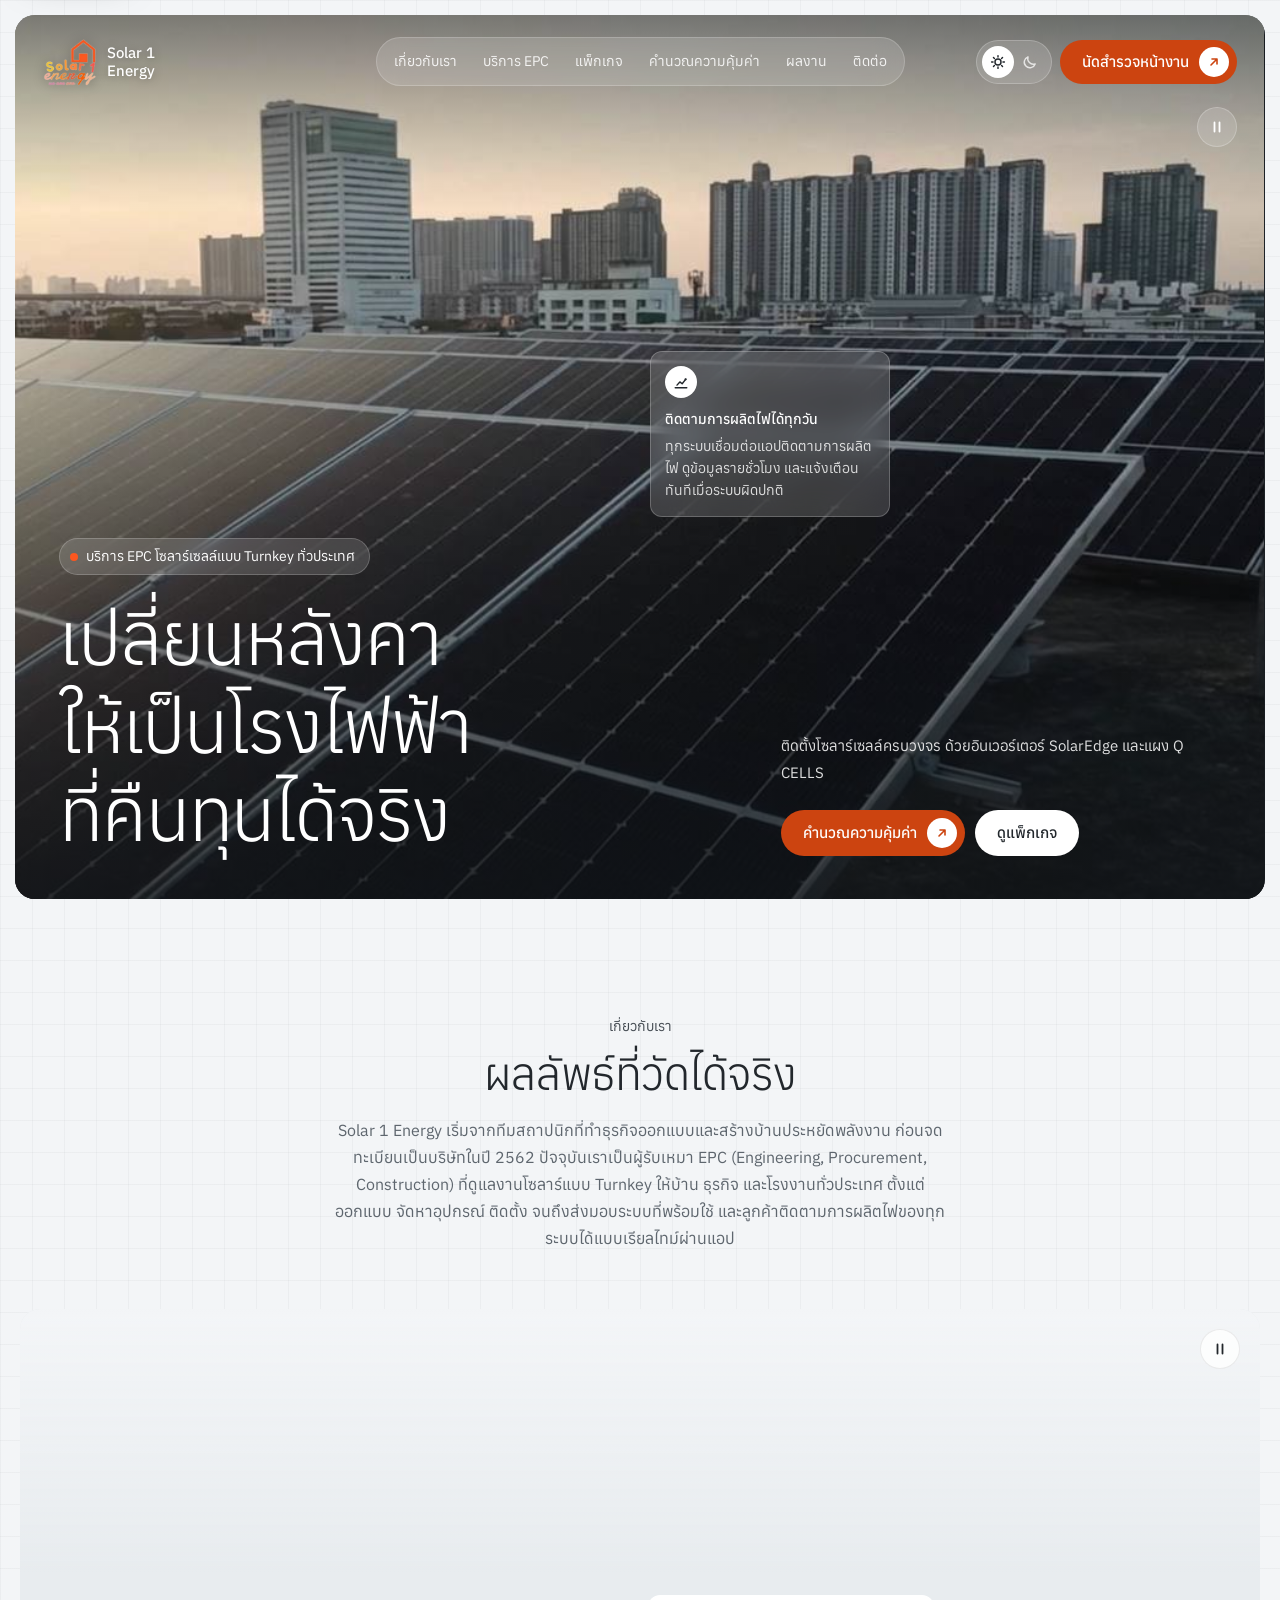
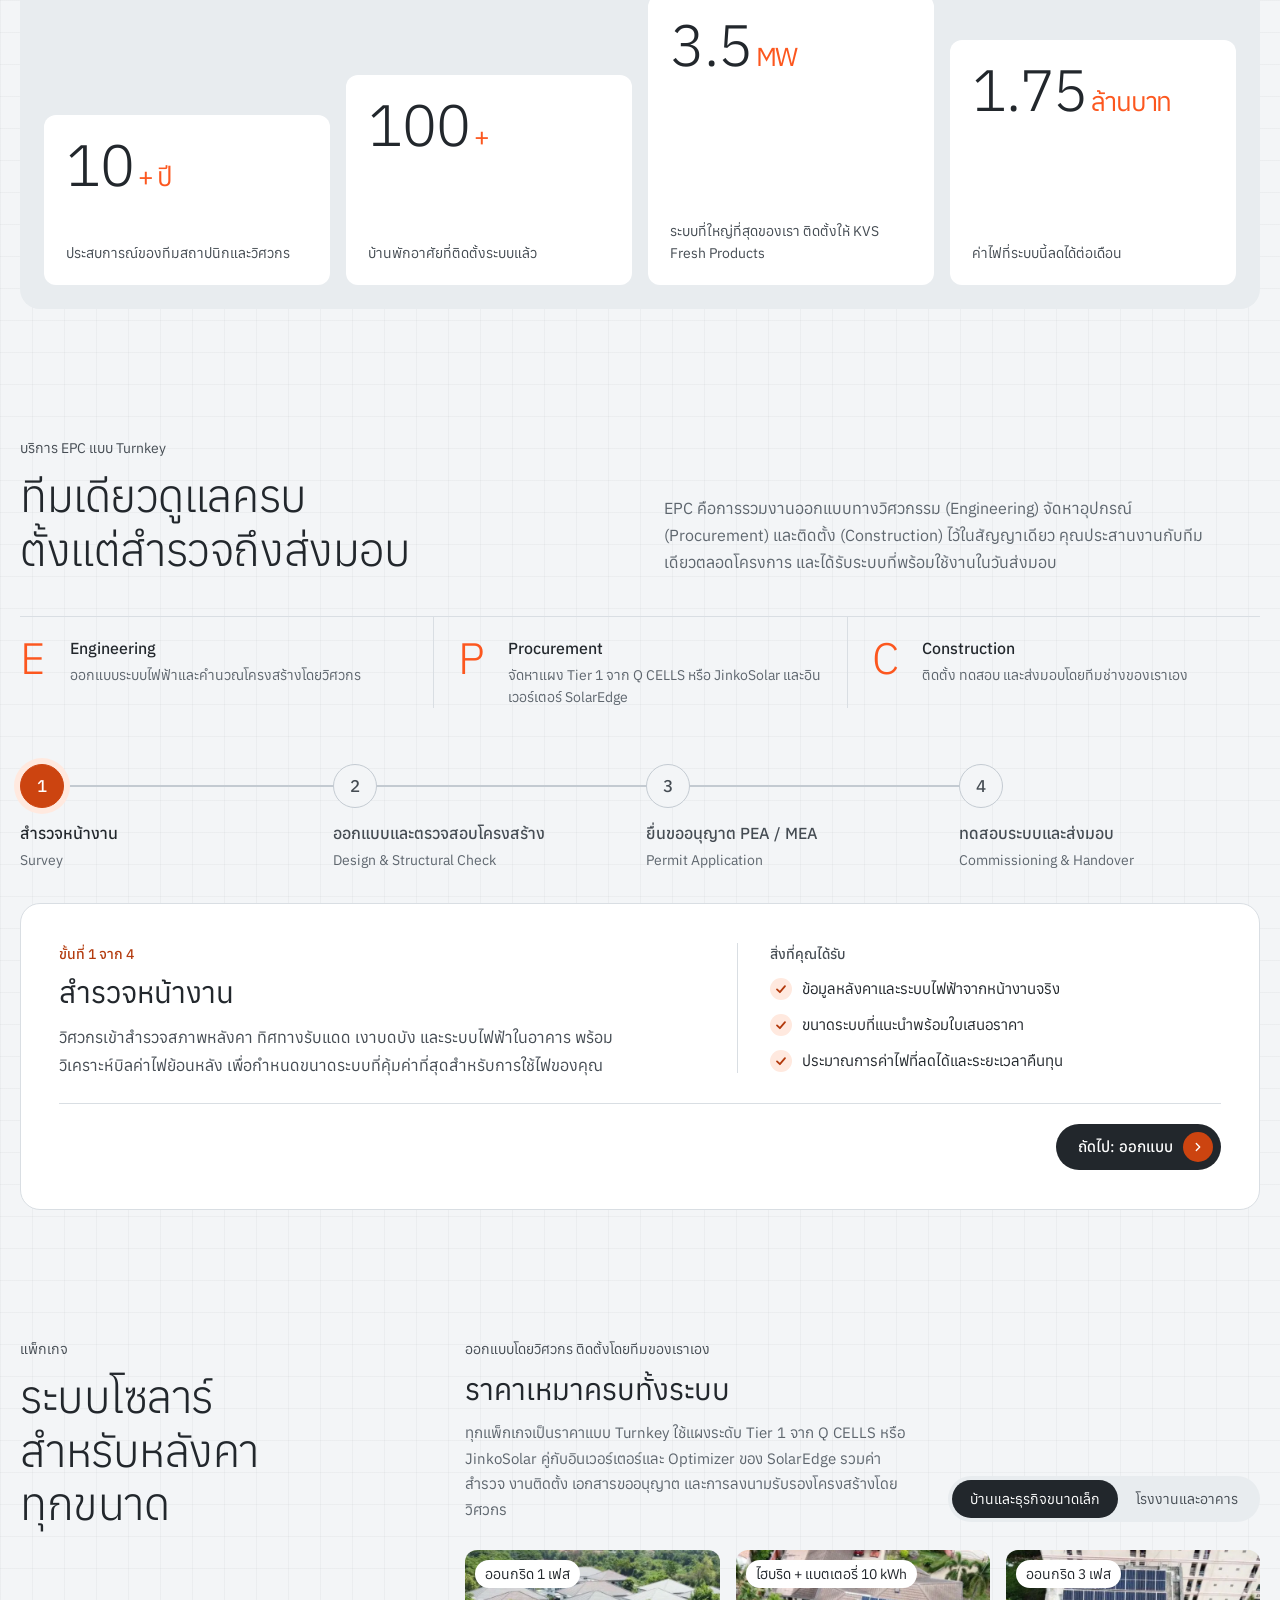
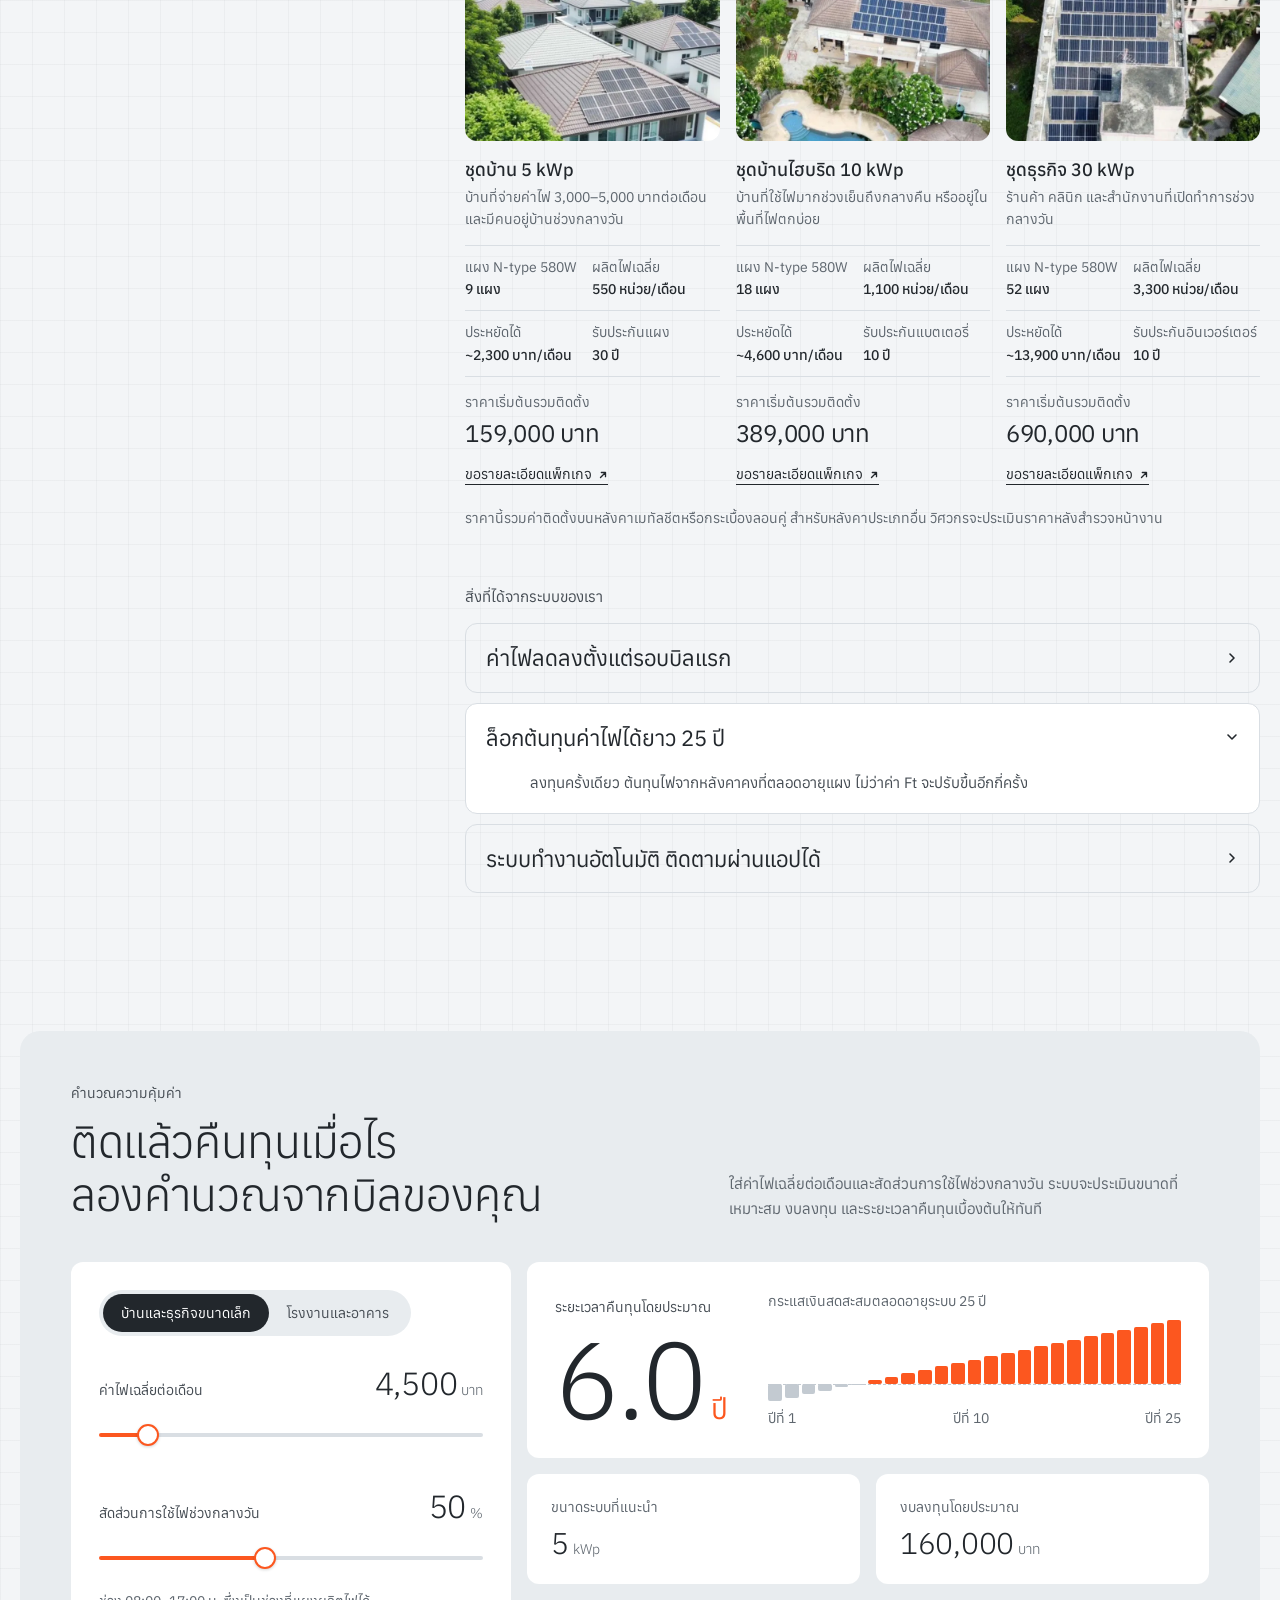
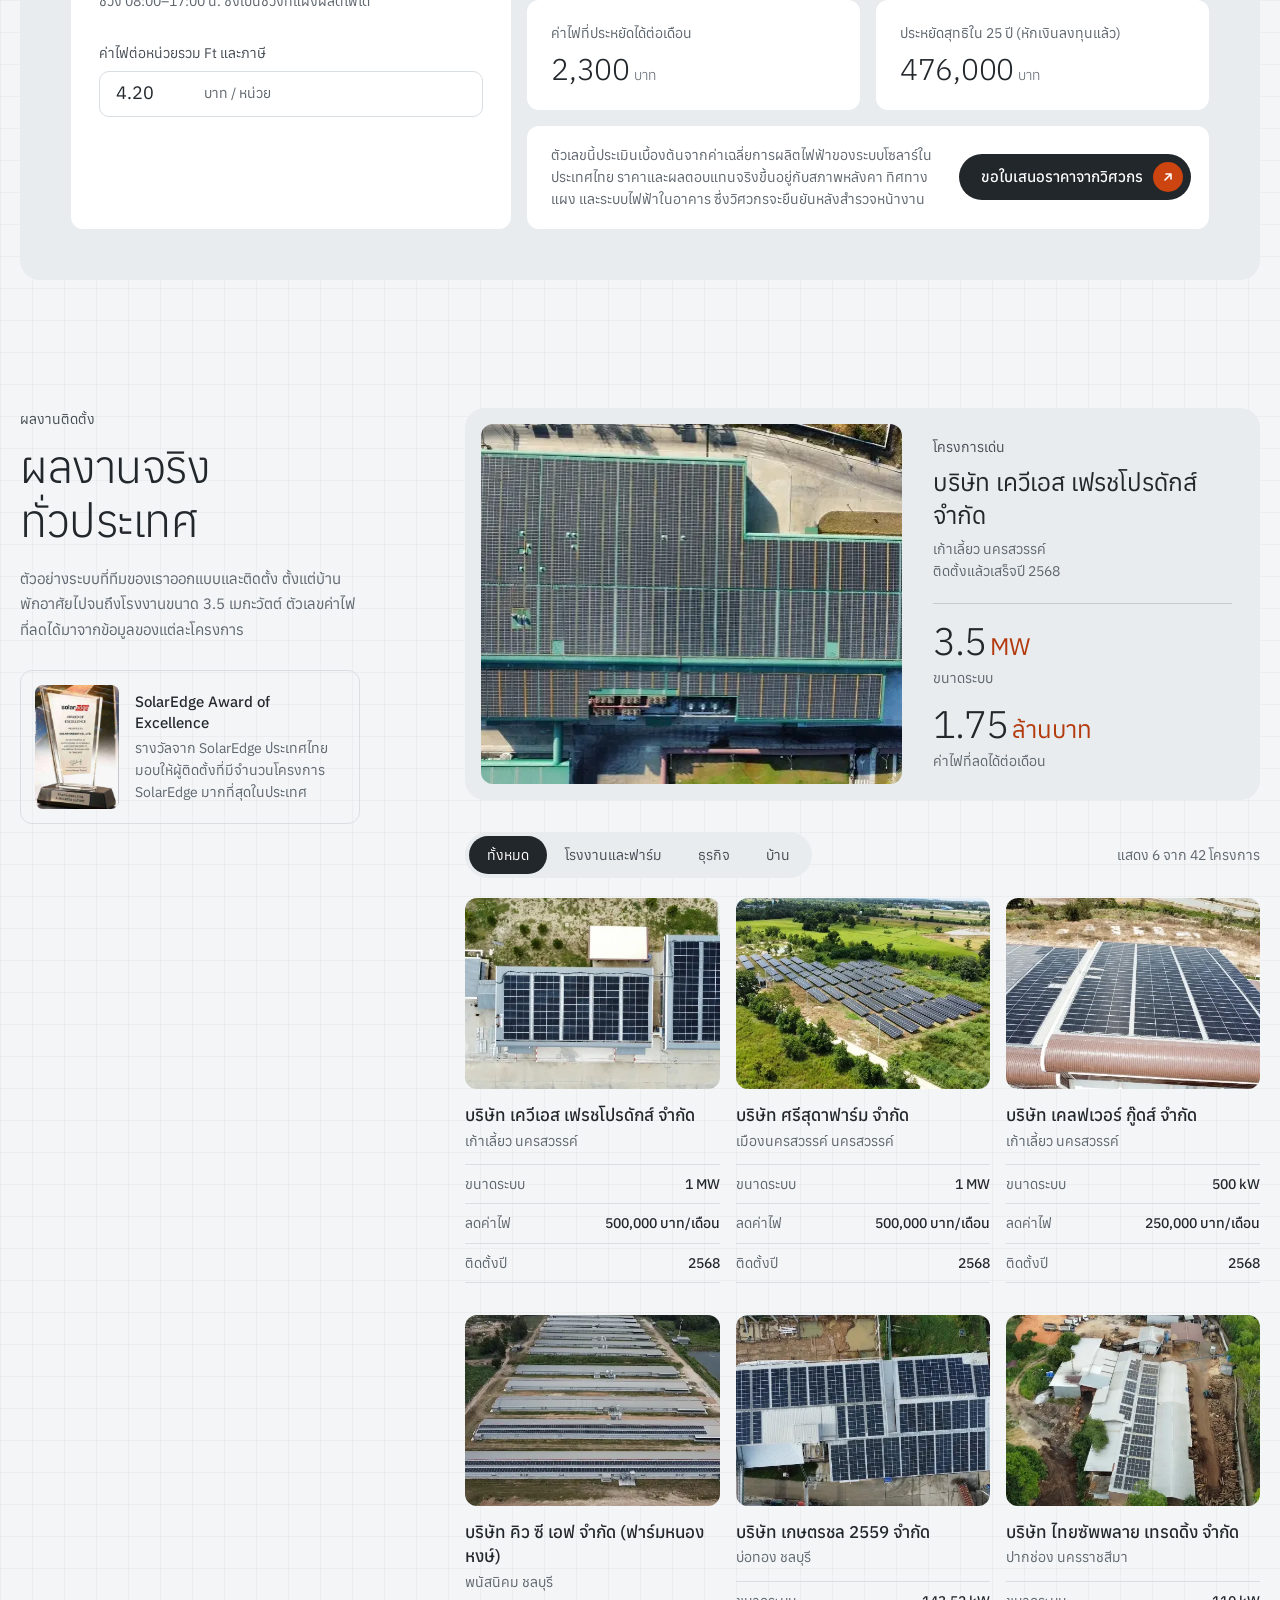
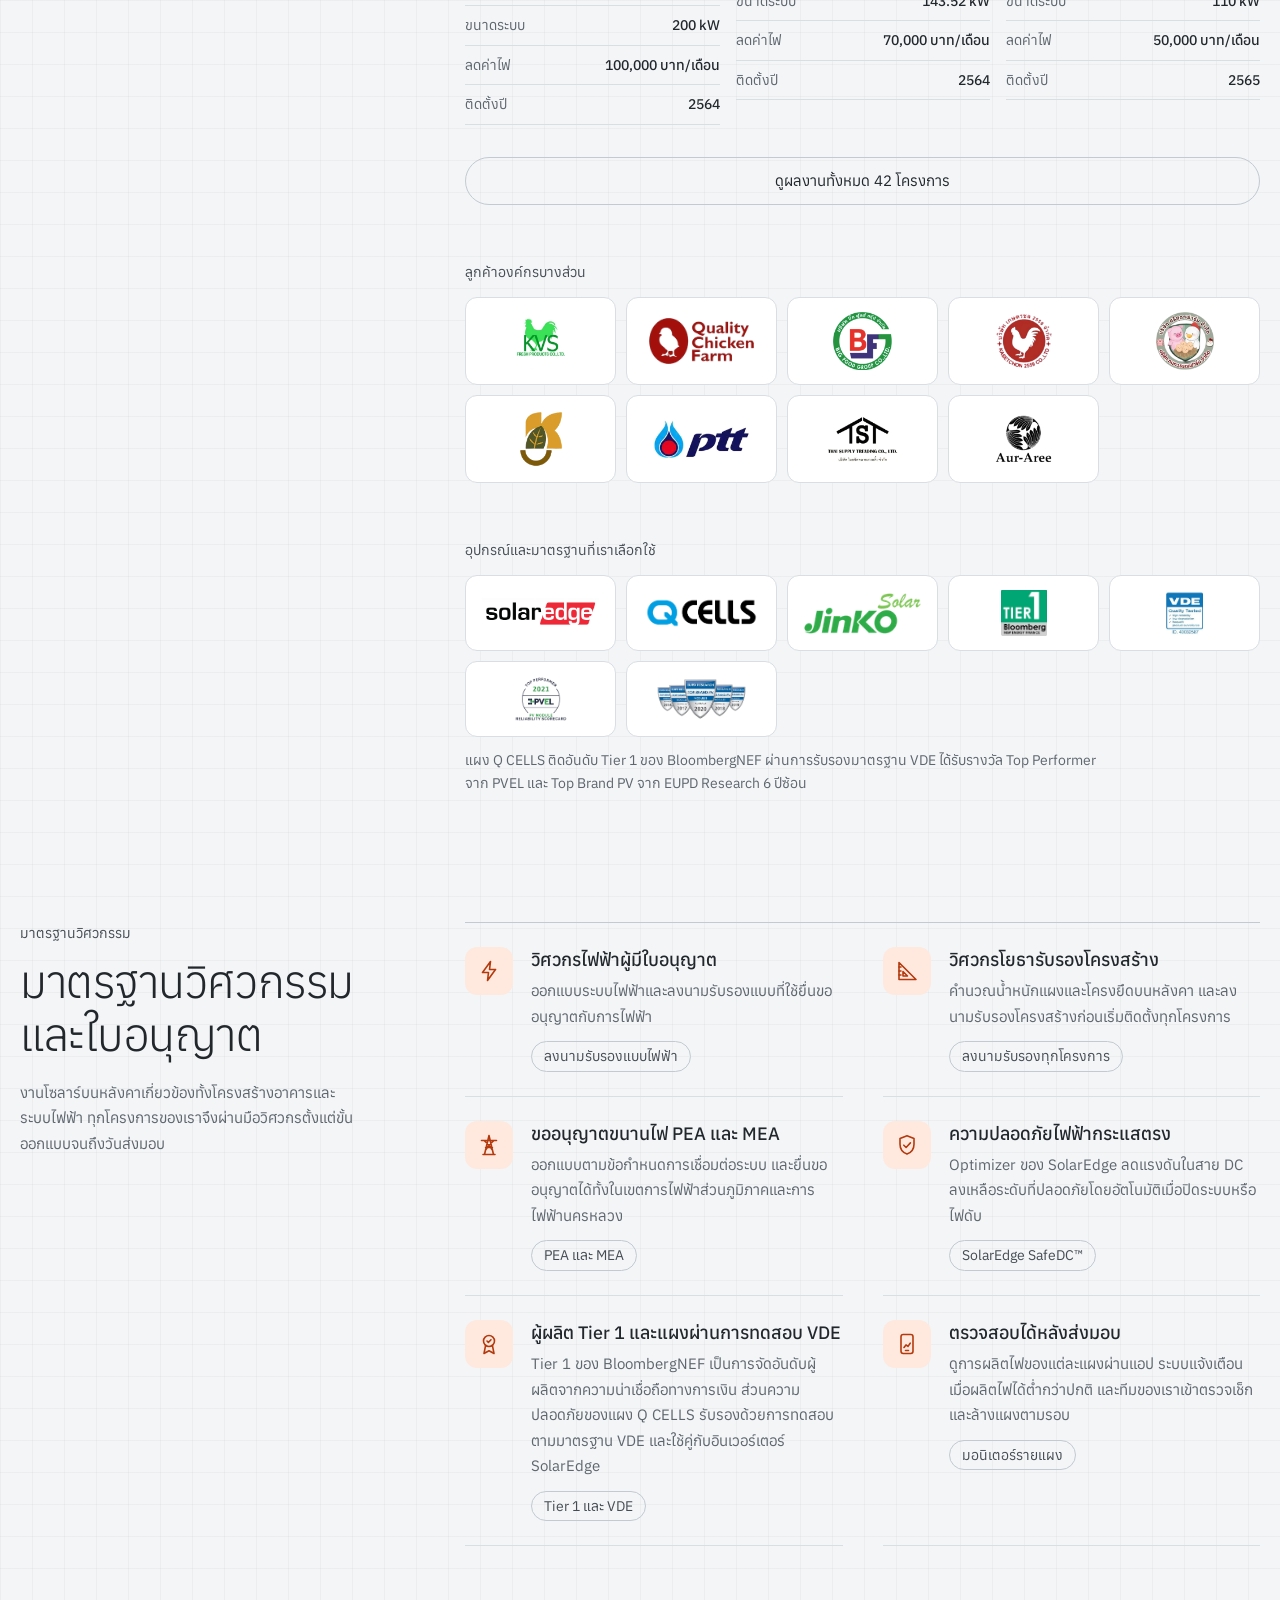
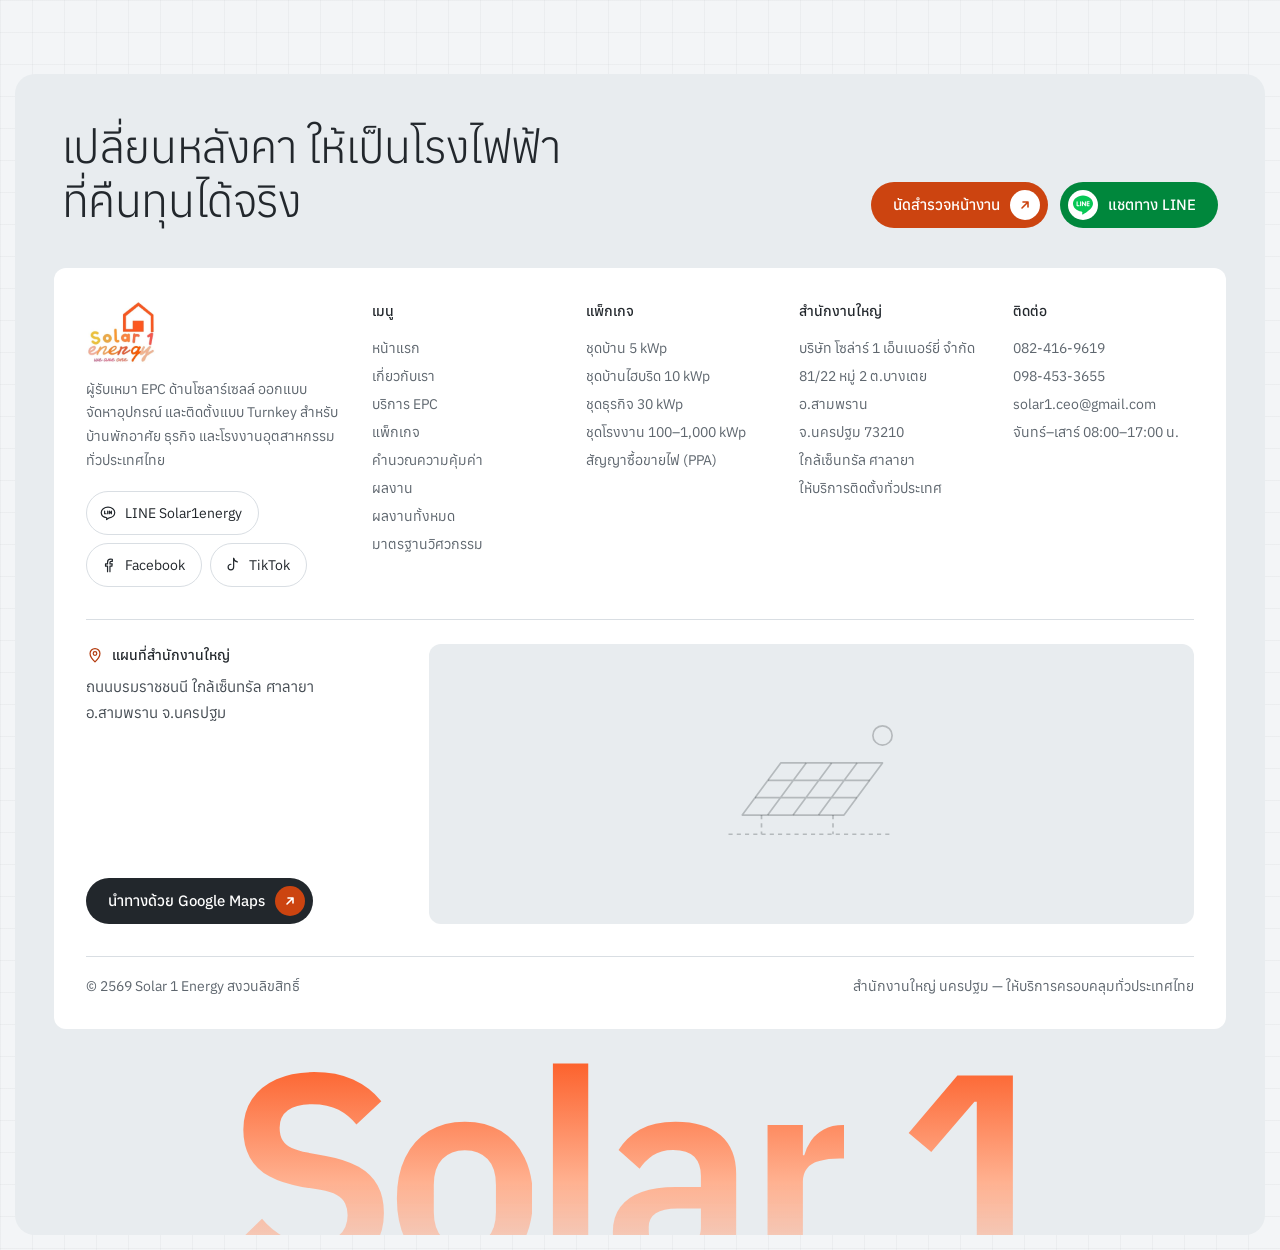
==== commit 9325a278: "Copy: Thai proofreading pass, consistent terms, Solar 1 Energy display name - Natural Thai phrasing " ====
--- a/index.html
+++ b/index.html
@@ -3,8 +3,8 @@
 <head>
   <meta charset="utf-8">
   <meta name="viewport" content="width=device-width, initial-scale=1">
-  <title>Solar One Energy | บริการ EPC ติดตั้งโซลาร์เซลล์แบบ Turnkey สำหรับบ้าน ธุรกิจ และโรงงาน</title>
-  <meta name="description" content="Solar One Energy ผู้รับเหมา EPC ด้านโซลาร์เซลล์ สำนักงานใหญ่ นครปฐม ให้บริการแบบ Turnkey ทั่วประเทศ ออกแบบโดยวิศวกร จัดหาอุปกรณ์ Tier 1 ติดตั้ง ยื่นขออนุญาต PEA/MEA จนถึงทดสอบและส่งมอบระบบ">
+  <title>Solar 1 Energy | บริการ EPC ติดตั้งโซลาร์เซลล์แบบ Turnkey สำหรับบ้าน ธุรกิจ และโรงงาน</title>
+  <meta name="description" content="Solar 1 Energy ผู้รับเหมา EPC ด้านโซลาร์เซลล์ สำนักงานใหญ่ นครปฐม ให้บริการแบบ Turnkey ทั่วประเทศ ออกแบบโดยวิศวกร จัดหาอุปกรณ์ Tier 1 ติดตั้ง ยื่นขออนุญาตขนานไฟ PEA/MEA จนถึงทดสอบและส่งมอบระบบ">
   <meta name="theme-color" content="#F3F5F7">
   <link rel="icon" href="/favicon.ico" sizes="48x48">
   <link rel="icon" href="/favicon.svg" type="image/svg+xml">
@@ -12,16 +12,16 @@
   <link rel="canonical" href="https://solar1-energy.vercel.app/">
   <!-- link previews (Facebook, LINE): absolute URLs, JPEG image -->
   <meta property="og:type" content="website">
-  <meta property="og:site_name" content="Solar One Energy">
+  <meta property="og:site_name" content="Solar 1 Energy">
   <meta property="og:locale" content="th_TH">
   <meta property="og:url" content="https://solar1-energy.vercel.app/">
-  <meta property="og:title" content="Solar One Energy | บริการ EPC ติดตั้งโซลาร์เซลล์แบบ Turnkey สำหรับบ้าน ธุรกิจ และโรงงาน">
-  <meta property="og:description" content="Solar One Energy ผู้รับเหมา EPC ด้านโซลาร์เซลล์ สำนักงานใหญ่ นครปฐม ให้บริการแบบ Turnkey ทั่วประเทศ ออกแบบโดยวิศวกร จัดหาอุปกรณ์ Tier 1 ติดตั้ง ยื่นขออนุญาต PEA/MEA จนถึงทดสอบและส่งมอบระบบ">
+  <meta property="og:title" content="Solar 1 Energy | บริการ EPC ติดตั้งโซลาร์เซลล์แบบ Turnkey สำหรับบ้าน ธุรกิจ และโรงงาน">
+  <meta property="og:description" content="Solar 1 Energy ผู้รับเหมา EPC ด้านโซลาร์เซลล์ สำนักงานใหญ่ นครปฐม ให้บริการแบบ Turnkey ทั่วประเทศ ออกแบบโดยวิศวกร จัดหาอุปกรณ์ Tier 1 ติดตั้ง ยื่นขออนุญาตขนานไฟ PEA/MEA จนถึงทดสอบและส่งมอบระบบ">
   <meta property="og:image" content="https://solar1-energy.vercel.app/Media/og-image.jpg">
   <meta property="og:image:type" content="image/jpeg">
   <meta property="og:image:width" content="1200">
   <meta property="og:image:height" content="630">
-  <meta property="og:image:alt" content="Solar One Energy: เปลี่ยนหลังคา ให้เป็นโรงไฟฟ้า ที่คืนทุนได้จริง บนภาพแผงโซลาร์เซลล์บนดาดฟ้าอาคาร">
+  <meta property="og:image:alt" content="Solar 1 Energy: เปลี่ยนหลังคา ให้เป็นโรงไฟฟ้า ที่คืนทุนได้จริง บนภาพแผงโซลาร์เซลล์บนหลังคาอาคาร">
   <meta name="twitter:card" content="summary_large_image">
   <!-- Static on purpose: crawlers don't run the Supabase overrides. Keep in step with the contact defaults in js/content.js.
        geo is the pin of the Solar 1 energy Google Maps listing (client link in hasMap) -->
@@ -33,7 +33,7 @@
     "name": "Solar 1 Energy",
     "alternateName": ["Solar One Energy", "โซล่าร์ 1 เอ็นเนอร์ยี่"],
     "legalName": "บริษัท โซล่าร์ 1 เอ็นเนอร์ยี่ จำกัด",
-    "description": "ผู้รับเหมา EPC ด้านโซลาร์เซลล์ ให้บริการแบบ Turnkey สำหรับบ้าน ธุรกิจ และโรงงาน ตั้งแต่สำรวจหน้างาน ออกแบบและรับรองโครงสร้างโดยวิศวกร ยื่นขออนุญาต PEA/MEA จนถึงทดสอบและส่งมอบระบบ สำนักงานใหญ่ นครปฐม",
+    "description": "ผู้รับเหมา EPC ด้านโซลาร์เซลล์ ให้บริการแบบ Turnkey สำหรับบ้าน ธุรกิจ และโรงงาน ตั้งแต่สำรวจหน้างาน ออกแบบและรับรองโครงสร้างโดยวิศวกร ยื่นขออนุญาตขนานไฟ PEA/MEA จนถึงทดสอบและส่งมอบระบบ สำนักงานใหญ่ นครปฐม",
     "knowsAbout": ["EPC (Engineering, Procurement, Construction)", "Turnkey solar rooftop installation", "PEA and MEA grid-connection permits", "Hybrid solar and battery storage"],
     "url": "https://solar1-energy.vercel.app/",
     "logo": "https://solar1-energy.vercel.app/Media/logo-mark.png",
@@ -127,12 +127,12 @@
     </button>
 
     <nav class="nav" aria-label="เมนูหลัก" data-in style="--d:100ms">
-      <a class="logo-chip" href="#top" aria-label="Solar One Energy หน้าแรก">
+      <a class="logo-chip" href="#top" aria-label="Solar 1 Energy หน้าแรก">
         <picture>
           <source srcset="Media/logo-mark.webp" type="image/webp">
-          <img src="Media/logo-mark.png" width="160" height="144" fetchpriority="high" decoding="async" alt="Solar One Energy">
+          <img src="Media/logo-mark.png" width="160" height="144" fetchpriority="high" decoding="async" alt="Solar 1 Energy">
         </picture>
-        <span>Solar One<br>Energy</span>
+        <span>Solar 1<br>Energy</span>
       </a>
       <div class="nav-links" id="nav-links">
         <a href="#top" aria-current="page">หน้าแรก</a>
@@ -171,8 +171,8 @@
 
     <div class="hero-card" data-in style="--d:720ms">
       <span class="hero-card-ico" aria-hidden="true"><svg><use href="#i-chart"/></svg></span>
-      <strong>ดูผลผลิตไฟได้ทุกวัน</strong>
-      <p>ทุกระบบเชื่อมต่อแอปมอนิเตอร์ ดูผลผลิตไฟรายชั่วโมงและแจ้งเตือนเมื่อระบบผิดปกติ</p>
+      <strong>ติดตามการผลิตไฟได้ทุกวัน</strong>
+      <p>ทุกระบบเชื่อมต่อแอปติดตามการผลิตไฟ ดูข้อมูลรายชั่วโมง และแจ้งเตือนทันทีเมื่อระบบผิดปกติ</p>
     </div>
 
     <div class="hero-bottom" id="content" tabindex="-1">
@@ -185,7 +185,7 @@
         </h1>
       </div>
       <div class="hero-copy">
-        <p data-in style="--d:520ms" data-c="hero.subtitle">ผู้นำด้านพลังงานแสงอาทิตย์ครบวงจร ด้วยเทคโนโลยีระดับโลก SolarEdge &amp; Q CELLS</p>
+        <p data-in style="--d:520ms" data-c="hero.subtitle">ติดตั้งโซลาร์เซลล์ครบวงจร ด้วยอินเวอร์เตอร์ SolarEdge และแผง Q CELLS</p>
         <div class="hero-actions">
           <a class="btn btn--orange" href="#calculator" data-in style="--d:600ms"><span data-c="hero.ctaPrimary">คำนวณความคุ้มค่า</span> <span class="btn-ico"><svg><use href="#i-arrow"/></svg></span></a>
           <a class="btn btn--white btn--plain" href="#packages" data-in style="--d:660ms"><span data-c="hero.ctaSecondary">ดูแพ็กเกจ</span></a>
@@ -203,7 +203,7 @@
     <div class="impact-head">
       <p class="kicker">เกี่ยวกับเรา</p>
       <h2 class="h2">ผลลัพธ์ที่วัดได้จริง</h2>
-      <p class="lede">Solar One Energy เริ่มต้นจากทีมสถาปนิกที่ต่อยอดจากธุรกิจออกแบบและสร้างบ้านประหยัดพลังงาน ก่อตั้งเป็นบริษัทเมื่อปี 2562 วันนี้เราเป็นผู้รับเหมา EPC (Engineering, Procurement, Construction) ที่ดูแลงานโซลาร์แบบ Turnkey ให้บ้าน ธุรกิจ และโรงงานทั่วประเทศ ตั้งแต่ออกแบบ จัดหาอุปกรณ์ ติดตั้ง จนถึงส่งมอบระบบที่พร้อมใช้ และทุกระบบตรวจสอบผลผลิตไฟได้แบบเรียลไทม์ผ่านแอป</p>
+      <p class="lede">Solar 1 Energy เริ่มจากทีมสถาปนิกที่ทำธุรกิจออกแบบและสร้างบ้านประหยัดพลังงาน ก่อนจดทะเบียนเป็นบริษัทในปี 2562 ปัจจุบันเราเป็นผู้รับเหมา EPC (Engineering, Procurement, Construction) ที่ดูแลงานโซลาร์แบบ Turnkey ให้บ้าน ธุรกิจ และโรงงานทั่วประเทศ ตั้งแต่ออกแบบ จัดหาอุปกรณ์ ติดตั้ง จนถึงส่งมอบระบบที่พร้อมใช้ และลูกค้าติดตามการผลิตไฟของทุกระบบได้แบบเรียลไทม์ผ่านแอป</p>
     </div>
 
     <div class="impact-panel media-frame">
@@ -215,7 +215,7 @@
         <div class="stat"><div class="stat-num"><span data-count="10">10</span><small>+ ปี</small></div><div class="stat-label">ประสบการณ์ของทีมสถาปนิกและวิศวกร</div></div>
         <div class="stat"><div class="stat-num"><span data-count="100">100</span><small>+</small></div><div class="stat-label">บ้านพักอาศัยที่ติดตั้งระบบแล้ว</div></div>
         <div class="stat"><div class="stat-num"><span data-count="3.5">3.5</span><small>MW</small></div><div class="stat-label">ระบบที่ใหญ่ที่สุดของเรา ติดตั้งให้ KVS Fresh Products</div></div>
-        <div class="stat"><div class="stat-num"><span data-count="1.75">1.75</span><small>ล้านบาท</small></div><div class="stat-label">ค่าไฟที่ระบบนี้ช่วยลดได้ในแต่ละเดือน</div></div>
+        <div class="stat"><div class="stat-num"><span data-count="1.75">1.75</span><small>ล้านบาท</small></div><div class="stat-label">ค่าไฟที่ระบบนี้ลดได้ต่อเดือน</div></div>
       </div>
     </div>
   </div>
@@ -229,12 +229,12 @@
         <p class="kicker">บริการ EPC แบบ Turnkey</p>
         <h2 class="h2" id="process-title">ทีมเดียวดูแลครบ<br>ตั้งแต่สำรวจถึงส่งมอบ</h2>
       </div>
-      <p class="lede">EPC คืองานที่รวม Engineering การออกแบบทางวิศวกรรม Procurement การจัดหาอุปกรณ์ และ Construction การติดตั้ง ไว้ในสัญญาเดียว คุณคุยกับทีมเดียวตลอดโครงการ และได้รับระบบที่พร้อมใช้งานในวันส่งมอบ</p>
+      <p class="lede">EPC คือการรวมงานออกแบบทางวิศวกรรม (Engineering) จัดหาอุปกรณ์ (Procurement) และติดตั้ง (Construction) ไว้ในสัญญาเดียว คุณประสานงานกับทีมเดียวตลอดโครงการ และได้รับระบบที่พร้อมใช้งานในวันส่งมอบ</p>
     </div>
 
     <ul class="epc">
       <li><span class="epc-l" aria-hidden="true">E</span><div><strong>Engineering</strong><span>ออกแบบระบบไฟฟ้าและคำนวณโครงสร้างโดยวิศวกร</span></div></li>
-      <li><span class="epc-l" aria-hidden="true">P</span><div><strong>Procurement</strong><span>จัดหาแผง Tier 1 จาก Q CELLS หรือ Jinko และอินเวอร์เตอร์ SolarEdge</span></div></li>
+      <li><span class="epc-l" aria-hidden="true">P</span><div><strong>Procurement</strong><span>จัดหาแผง Tier 1 จาก Q CELLS หรือ JinkoSolar และอินเวอร์เตอร์ SolarEdge</span></div></li>
       <li><span class="epc-l" aria-hidden="true">C</span><div><strong>Construction</strong><span>ติดตั้ง ทดสอบ และส่งมอบโดยทีมช่างของเราเอง</span></div></li>
     </ul>
 
@@ -267,11 +267,11 @@
           <div class="flow-main">
             <p class="flow-count">ขั้นที่ 1 จาก 4</p>
             <h3 class="flow-title">สำรวจหน้างาน</h3>
-            <p class="flow-desc">วิศวกรเข้าตรวจหลังคา ทิศทางแดด เงาบัง และระบบไฟฟ้าในอาคาร พร้อมดูบิลค่าไฟย้อนหลัง เพื่อหาขนาดระบบที่คุ้มค่าที่สุดสำหรับการใช้ไฟของคุณ</p>
+            <p class="flow-desc">วิศวกรเข้าสำรวจสภาพหลังคา ทิศทางรับแดด เงาบดบัง และระบบไฟฟ้าในอาคาร พร้อมวิเคราะห์บิลค่าไฟย้อนหลัง เพื่อกำหนดขนาดระบบที่คุ้มค่าที่สุดสำหรับการใช้ไฟของคุณ</p>
           </div>
           <div class="flow-get">
             <h4>สิ่งที่คุณได้รับ</h4>
-            <ul><li><svg aria-hidden="true"><use href="#i-check"/></svg>ข้อมูลหลังคาและระบบไฟฟ้าจากหน้างานจริง</li><li><svg aria-hidden="true"><use href="#i-check"/></svg>ขนาดระบบที่แนะนำพร้อมใบเสนอราคา</li><li><svg aria-hidden="true"><use href="#i-check"/></svg>ประมาณการค่าไฟที่ลดได้และระยะคืนทุน</li></ul>
+            <ul><li><svg aria-hidden="true"><use href="#i-check"/></svg>ข้อมูลหลังคาและระบบไฟฟ้าจากหน้างานจริง</li><li><svg aria-hidden="true"><use href="#i-check"/></svg>ขนาดระบบที่แนะนำพร้อมใบเสนอราคา</li><li><svg aria-hidden="true"><use href="#i-check"/></svg>ประมาณการค่าไฟที่ลดได้และระยะเวลาคืนทุน</li></ul>
           </div>
           <div class="flow-nav"><span></span>
             <button class="btn btn--ink flow-next" type="button" data-go="2">ถัดไป: ออกแบบ <span class="btn-ico"><svg><use href="#i-chev"/></svg></span></button>
@@ -281,7 +281,7 @@
           <div class="flow-main">
             <p class="flow-count">ขั้นที่ 2 จาก 4</p>
             <h3 class="flow-title">ออกแบบและตรวจสอบโครงสร้าง</h3>
-            <p class="flow-desc">ออกแบบผังแผงและระบบไฟฟ้า คำนวณน้ำหนักที่เพิ่มขึ้นบนหลังคา และวิศวกรเซ็นรับรองโครงสร้างก่อนเริ่มงานติดตั้ง</p>
+            <p class="flow-desc">ออกแบบผังแผงและระบบไฟฟ้า คำนวณน้ำหนักที่เพิ่มขึ้นบนหลังคา และวิศวกรโยธาลงนามรับรองโครงสร้างก่อนเริ่มงานติดตั้ง</p>
           </div>
           <div class="flow-get">
             <h4>สิ่งที่คุณได้รับ</h4>
@@ -296,7 +296,7 @@
           <div class="flow-main">
             <p class="flow-count">ขั้นที่ 3 จาก 4</p>
             <h3 class="flow-title">ยื่นขออนุญาต PEA / MEA</h3>
-            <p class="flow-desc">เราเตรียมแบบและเอกสาร แล้วยื่นขออนุญาตเชื่อมต่อระบบกับการไฟฟ้าตามพื้นที่ติดตั้ง ค่าดำเนินการรวมอยู่ในราคาแพ็กเกจแล้ว</p>
+            <p class="flow-desc">เราเตรียมแบบและเอกสาร แล้วยื่นขออนุญาตขนานไฟ (เชื่อมต่อระบบ) กับการไฟฟ้าตามพื้นที่ติดตั้ง ค่าดำเนินการรวมอยู่ในราคาแพ็กเกจแล้ว</p>
             <ul class="flow-auth">
               <li><strong>PEA</strong><span>การไฟฟ้าส่วนภูมิภาค</span><small>พื้นที่ต่างจังหวัด</small></li>
               <li><strong>MEA</strong><span>การไฟฟ้านครหลวง</span><small>กรุงเทพฯ นนทบุรี และสมุทรปราการ</small></li>
@@ -304,7 +304,7 @@
           </div>
           <div class="flow-get">
             <h4>สิ่งที่คุณได้รับ</h4>
-            <ul><li><svg aria-hidden="true"><use href="#i-check"/></svg>เอกสารยื่นขอเชื่อมต่อระบบครบชุด</li><li><svg aria-hidden="true"><use href="#i-check"/></svg>ประสานงานกับการไฟฟ้าจนได้รับอนุญาต</li><li><svg aria-hidden="true"><use href="#i-check"/></svg>ออกแบบตามข้อกำหนดการเชื่อมต่อของการไฟฟ้า</li></ul>
+            <ul><li><svg aria-hidden="true"><use href="#i-check"/></svg>เอกสารยื่นขออนุญาตขนานไฟครบชุด</li><li><svg aria-hidden="true"><use href="#i-check"/></svg>ประสานงานกับการไฟฟ้าจนได้รับอนุญาต</li><li><svg aria-hidden="true"><use href="#i-check"/></svg>ออกแบบตามข้อกำหนดการเชื่อมต่อของการไฟฟ้า</li></ul>
           </div>
           <div class="flow-nav">
             <button class="flow-prev" type="button" data-go="2"><svg aria-hidden="true"><use href="#i-chev"/></svg>ย้อนกลับ</button>
@@ -315,11 +315,11 @@
           <div class="flow-main">
             <p class="flow-count">ขั้นที่ 4 จาก 4</p>
             <h3 class="flow-title">ทดสอบระบบและส่งมอบ</h3>
-            <p class="flow-desc">ทีมช่างของเราติดตั้งเอง ทดสอบการทำงานทุกจุดก่อนจ่ายไฟเข้าอาคาร แล้วส่งมอบระบบที่พร้อมใช้งานพร้อมแอปตรวจสอบผลผลิต และเข้าตรวจล้างแผงตามรอบที่กำหนด</p>
+            <p class="flow-desc">ทีมช่างของเราติดตั้งเอง ทดสอบการทำงานทุกจุดก่อนจ่ายไฟเข้าอาคาร จากนั้นส่งมอบระบบพร้อมแอปติดตามการผลิตไฟ และเข้าตรวจเช็กและล้างแผงตามรอบที่กำหนด</p>
           </div>
           <div class="flow-get">
             <h4>สิ่งที่คุณได้รับ</h4>
-            <ul><li><svg aria-hidden="true"><use href="#i-check"/></svg>ระบบที่ผ่านการทดสอบและพร้อมใช้งาน</li><li><svg aria-hidden="true"><use href="#i-check"/></svg>แอปดูผลผลิตไฟรายแผงแบบเรียลไทม์</li><li><svg aria-hidden="true"><use href="#i-check"/></svg>เอกสารรับประกันอุปกรณ์และแผนบำรุงรักษา</li></ul>
+            <ul><li><svg aria-hidden="true"><use href="#i-check"/></svg>ระบบที่ผ่านการทดสอบและพร้อมใช้งาน</li><li><svg aria-hidden="true"><use href="#i-check"/></svg>แอปติดตามการผลิตไฟรายแผงแบบเรียลไทม์</li><li><svg aria-hidden="true"><use href="#i-check"/></svg>เอกสารรับประกันอุปกรณ์และแผนบำรุงรักษา</li></ul>
           </div>
           <div class="flow-nav">
             <button class="flow-prev" type="button" data-go="3"><svg aria-hidden="true"><use href="#i-chev"/></svg>ย้อนกลับ</button>
@@ -336,15 +336,15 @@
   <div class="wrap split">
     <div class="split-left">
       <p class="kicker">แพ็กเกจ</p>
-      <h2 class="h2">ระบบโซลาร์<br>สำหรับทุกขนาด<br>หลังคา</h2>
+      <h2 class="h2">ระบบโซลาร์<br>สำหรับหลังคา<br>ทุกขนาด</h2>
     </div>
 
     <div>
       <div class="pk-head">
         <div>
           <p class="kicker">ออกแบบโดยวิศวกร ติดตั้งโดยทีมของเราเอง</p>
-          <h3 class="h3">ประสิทธิภาพที่รับประกันได้</h3>
-          <p class="lede">ทุกแพ็กเกจเป็นราคาแบบ Turnkey ใช้แผงระดับ Tier 1 จาก Q CELLS หรือ Jinko Solar คู่กับอินเวอร์เตอร์และ Optimizer ของ SolarEdge รวมค่าสำรวจ งานติดตั้ง เอกสารขออนุญาต และวิศวกรเซ็นรับรองโครงสร้าง</p>
+          <h3 class="h3">ราคาเหมาครบทั้งระบบ</h3>
+          <p class="lede">ทุกแพ็กเกจเป็นราคาแบบ Turnkey ใช้แผงระดับ Tier 1 จาก Q CELLS หรือ JinkoSolar คู่กับอินเวอร์เตอร์และ Optimizer ของ SolarEdge รวมค่าสำรวจ งานติดตั้ง เอกสารขออนุญาต และการลงนามรับรองโครงสร้างโดยวิศวกร</p>
         </div>
         <div class="seg" role="group" aria-label="เลือกประเภทลูกค้า" data-seg="pk">
           <button type="button" aria-pressed="true" data-val="home">บ้านและธุรกิจขนาดเล็ก</button>
@@ -361,19 +361,19 @@
           <button type="button" aria-expanded="false">
             <span class="benefit-t">ค่าไฟลดลงตั้งแต่รอบบิลแรก</span><svg><use href="#i-chev"/></svg>
           </button>
-          <div class="benefit-body"><div><p>ไฟที่ผลิตได้ช่วงกลางวันถูกใช้ในอาคารทันที ลดหน่วยที่ต้องซื้อจากการไฟฟ้าตั้งแต่วันที่ระบบเริ่มเดินเครื่อง</p></div></div>
+          <div class="benefit-body"><div><p>อาคารใช้ไฟที่ผลิตได้ช่วงกลางวันได้ทันที จึงซื้อไฟจากการไฟฟ้าน้อยลงตั้งแต่วันแรกที่ระบบเริ่มทำงาน</p></div></div>
         </div>
         <div class="benefit is-open">
           <button type="button" aria-expanded="true">
-            <span class="benefit-t">ล็อกต้นทุนพลังงานยาว 25 ปี</span><svg><use href="#i-chev"/></svg>
+            <span class="benefit-t">ล็อกต้นทุนค่าไฟได้ยาว 25 ปี</span><svg><use href="#i-chev"/></svg>
           </button>
-          <div class="benefit-body"><div><p>เมื่อจ่ายค่าระบบครั้งเดียว ต้นทุนไฟจากหลังคาจะคงที่ไปตลอดอายุแผง ไม่ว่าค่า Ft จะปรับขึ้นอีกกี่รอบ</p></div></div>
+          <div class="benefit-body"><div><p>ลงทุนครั้งเดียว ต้นทุนไฟจากหลังคาคงที่ตลอดอายุแผง ไม่ว่าค่า Ft จะปรับขึ้นอีกกี่ครั้ง</p></div></div>
         </div>
         <div class="benefit">
           <button type="button" aria-expanded="false">
-            <span class="benefit-t">ระบบทำงานเอง ตรวจสอบผ่านแอปได้</span><svg><use href="#i-chev"/></svg>
+            <span class="benefit-t">ระบบทำงานอัตโนมัติ ติดตามผ่านแอปได้</span><svg><use href="#i-chev"/></svg>
           </button>
-          <div class="benefit-body"><div><p>ไม่ต้องเปิดปิดเอง ระบบแจ้งเตือนเมื่อผลผลิตต่ำกว่าปกติ และทีมบริการของเราเข้าตรวจล้างแผงตามรอบที่กำหนด</p></div></div>
+          <div class="benefit-body"><div><p>ไม่ต้องเปิดปิดเอง ระบบแจ้งเตือนเมื่อผลิตไฟได้ต่ำกว่าปกติ และทีมบริการของเราเข้าตรวจเช็กและล้างแผงตามรอบที่กำหนด</p></div></div>
         </div>
       </div>
     </div>
@@ -437,9 +437,9 @@
           <div class="out-card"><p class="out-label">ขนาดระบบที่แนะนำ</p><p class="out-val" id="o-size"></p></div>
           <div class="out-card"><p class="out-label">งบลงทุนโดยประมาณ</p><p class="out-val" id="o-cost"></p></div>
           <div class="out-card"><p class="out-label">ค่าไฟที่ประหยัดได้ต่อเดือน</p><p class="out-val" id="o-month"></p></div>
-          <div class="out-card"><p class="out-label">ประหยัดสุทธิ 25 ปี หลังหักเงินลงทุน</p><p class="out-val" id="o-life"></p></div>
+          <div class="out-card"><p class="out-label">ประหยัดสุทธิใน 25 ปี (หักเงินลงทุนแล้ว)</p><p class="out-val" id="o-life"></p></div>
           <div class="out-cta">
-            <p>ตัวเลขนี้เป็นการประเมินเบื้องต้นจากค่าเฉลี่ยผลผลิตไฟในประเทศไทย ราคาจริงขึ้นกับสภาพหลังคา ทิศทางแผง และระบบไฟฟ้าในอาคาร ซึ่งวิศวกรจะยืนยันหลังสำรวจหน้างาน</p>
+            <p>ตัวเลขนี้ประเมินเบื้องต้นจากค่าเฉลี่ยการผลิตไฟฟ้าของระบบโซลาร์ในประเทศไทย ราคาและผลตอบแทนจริงขึ้นอยู่กับสภาพหลังคา ทิศทางแผง และระบบไฟฟ้าในอาคาร ซึ่งวิศวกรจะยืนยันหลังสำรวจหน้างาน</p>
             <a class="btn btn--ink" href="#contact">ขอใบเสนอราคาจากวิศวกร <span class="btn-ico"><svg><use href="#i-arrow"/></svg></span></a>
           </div>
         </div>
@@ -456,10 +456,10 @@
       <h2 class="h2">ผลงานจริง<br>ทั่วประเทศ</h2>
       <p class="lede">ตัวอย่างระบบที่ทีมของเราออกแบบและติดตั้ง ตั้งแต่บ้านพักอาศัยไปจนถึงโรงงานขนาด 3.5 เมกะวัตต์ ตัวเลขค่าไฟที่ลดได้มาจากข้อมูลของแต่ละโครงการ</p>
       <figure class="award">
-        <img src="Media/awards/solaredge-award-of-excellence.webp" width="245" height="361" loading="lazy" decoding="async" alt="ถ้วยรางวัล SolarEdge Award of Excellence ที่มอบให้ Solar1Energy Co., Ltd.">
+        <img src="Media/awards/solaredge-award-of-excellence.webp" width="245" height="361" loading="lazy" decoding="async" alt="ถ้วยรางวัล SolarEdge Award of Excellence ที่มอบให้ Solar 1 Energy">
         <figcaption>
           <strong>SolarEdge Award of Excellence</strong>
-          <span>รางวัลจาก SolarEdge ประเทศไทย ในฐานะผู้ติดตั้งที่มีจำนวนไซต์งาน SolarEdge มากที่สุดในไทย</span>
+          <span>รางวัลจาก SolarEdge ประเทศไทย มอบให้ผู้ติดตั้งที่มีจำนวนโครงการ SolarEdge มากที่สุดในประเทศ</span>
         </figcaption>
       </figure>
     </div>
@@ -488,13 +488,13 @@
         <ul class="logos logos--brands">
           <li><img src="Media/brands/solaredge.webp" width="720" height="190" loading="lazy" decoding="async" alt="SolarEdge"></li>
           <li><img src="Media/brands/q-cells.webp" width="518" height="151" loading="lazy" decoding="async" alt="Q CELLS"></li>
-          <li><img src="Media/brands/jinko-solar.webp" width="144" height="50" loading="lazy" decoding="async" alt="Jinko Solar"></li>
-          <li><img src="Media/certs/tier1-bloomberg-nef.webp" width="197" height="197" loading="lazy" decoding="async" alt="Tier 1 ของ Bloomberg NEF"></li>
+          <li><img src="Media/brands/jinko-solar.webp" width="144" height="50" loading="lazy" decoding="async" alt="JinkoSolar"></li>
+          <li><img src="Media/certs/tier1-bloomberg-nef.webp" width="197" height="197" loading="lazy" decoding="async" alt="Tier 1 ของ BloombergNEF"></li>
           <li><img src="Media/certs/vde-quality-tested.webp" width="177" height="222" loading="lazy" decoding="async" alt="VDE Quality Tested"></li>
           <li><img src="Media/certs/pvel-top-performer-2021.webp" width="276" height="237" loading="lazy" decoding="async" alt="PVEL Top Performer 2021"></li>
           <li><img src="Media/certs/eupd-top-brand-pv.webp" width="450" height="219" loading="lazy" decoding="async" alt="EUPD Research Top Brand PV"></li>
         </ul>
-        <p class="logo-note">แผง Q CELLS ได้รับการจัดอันดับ Tier 1 ของ Bloomberg NEF ผ่านมาตรฐาน VDE ได้รางวัล Top Performer จาก PVEL และ Top Brand PV จาก EUPD 6 ปีซ้อน</p>
+        <p class="logo-note">แผง Q CELLS ติดอันดับ Tier 1 ของ BloombergNEF ผ่านการรับรองมาตรฐาน VDE ได้รับรางวัล Top Performer จาก PVEL และ Top Brand PV จาก EUPD Research 6 ปีซ้อน</p>
       </div>
     </div>
   </div>
@@ -506,7 +506,7 @@
     <div class="split-left">
       <p class="kicker">มาตรฐานวิศวกรรม</p>
       <h2 class="h2" id="standards-title">มาตรฐานวิศวกรรม<br>และใบอนุญาต</h2>
-      <p class="lede">งานโซลาร์บนหลังคาเกี่ยวข้องทั้งโครงสร้างอาคารและระบบไฟฟ้า ทุกโครงการของเราจึงผ่านมือวิศวกรตั้งแต่แบบแรกจนถึงวันส่งมอบ</p>
+      <p class="lede">งานโซลาร์บนหลังคาเกี่ยวข้องทั้งโครงสร้างอาคารและระบบไฟฟ้า ทุกโครงการของเราจึงผ่านมือวิศวกรตั้งแต่ขั้นออกแบบจนถึงวันส่งมอบ</p>
     </div>
     <ul class="std-list">
       <li class="std">
@@ -521,15 +521,15 @@
         <span class="std-ico"><svg aria-hidden="true"><use href="#i-square"/></svg></span>
         <div>
           <h3>วิศวกรโยธารับรองโครงสร้าง</h3>
-          <p>คำนวณน้ำหนักแผงและโครงยึดบนหลังคา และเซ็นรับรองโครงสร้างก่อนเริ่มติดตั้งทุกโครงการ</p>
-          <span class="std-tag">เซ็นรับรองทุกโครงการ</span>
+          <p>คำนวณน้ำหนักแผงและโครงยึดบนหลังคา และลงนามรับรองโครงสร้างก่อนเริ่มติดตั้งทุกโครงการ</p>
+          <span class="std-tag">ลงนามรับรองทุกโครงการ</span>
         </div>
       </li>
       <li class="std">
         <span class="std-ico"><svg aria-hidden="true"><use href="#i-tower"/></svg></span>
         <div>
-          <h3>ขออนุญาตเชื่อมต่อ PEA และ MEA</h3>
-          <p>ออกแบบตามข้อกำหนดการเชื่อมต่อระบบ และยื่นขออนุญาตได้ทั้งเขตการไฟฟ้าส่วนภูมิภาคและการไฟฟ้านครหลวง</p>
+          <h3>ขออนุญาตขนานไฟ PEA และ MEA</h3>
+          <p>ออกแบบตามข้อกำหนดการเชื่อมต่อระบบ และยื่นขออนุญาตได้ทั้งในเขตการไฟฟ้าส่วนภูมิภาคและการไฟฟ้านครหลวง</p>
           <span class="std-tag">PEA และ MEA</span>
         </div>
       </li>
@@ -537,15 +537,15 @@
         <span class="std-ico"><svg aria-hidden="true"><use href="#i-shield"/></svg></span>
         <div>
           <h3>ความปลอดภัยไฟฟ้ากระแสตรง</h3>
-          <p>Optimizer ของ SolarEdge ลดแรงดันในสาย DC ลงสู่ระดับปลอดภัยโดยอัตโนมัติเมื่อปิดระบบหรือไฟดับ</p>
+          <p>Optimizer ของ SolarEdge ลดแรงดันในสาย DC ลงเหลือระดับที่ปลอดภัยโดยอัตโนมัติเมื่อปิดระบบหรือไฟดับ</p>
           <span class="std-tag">SolarEdge SafeDC™</span>
         </div>
       </li>
       <li class="std">
         <span class="std-ico"><svg aria-hidden="true"><use href="#i-medal"/></svg></span>
         <div>
-          <h3>อุปกรณ์ผ่านมาตรฐานสากล</h3>
-          <p>แผง Q CELLS จัดอันดับ Tier 1 โดย Bloomberg NEF ผ่านการทดสอบ VDE และใช้คู่กับอินเวอร์เตอร์ SolarEdge</p>
+          <h3>ผู้ผลิต Tier 1 และแผงผ่านการทดสอบ VDE</h3>
+          <p>Tier 1 ของ BloombergNEF เป็นการจัดอันดับผู้ผลิตจากความน่าเชื่อถือทางการเงิน ส่วนความปลอดภัยของแผง Q CELLS รับรองด้วยการทดสอบตามมาตรฐาน VDE และใช้คู่กับอินเวอร์เตอร์ SolarEdge</p>
           <span class="std-tag">Tier 1 และ VDE</span>
         </div>
       </li>
@@ -553,7 +553,7 @@
         <span class="std-ico"><svg aria-hidden="true"><use href="#i-monitor"/></svg></span>
         <div>
           <h3>ตรวจสอบได้หลังส่งมอบ</h3>
-          <p>ดูผลผลิตไฟรายแผงผ่านแอป ระบบแจ้งเตือนเมื่อผลผลิตต่ำกว่าปกติ และทีมของเราเข้าตรวจล้างแผงตามรอบ</p>
+          <p>ดูการผลิตไฟของแต่ละแผงผ่านแอป ระบบแจ้งเตือนเมื่อผลิตไฟได้ต่ำกว่าปกติ และทีมของเราเข้าตรวจเช็กและล้างแผงตามรอบ</p>
           <span class="std-tag">มอนิเตอร์รายแผง</span>
         </div>
       </li>
@@ -576,7 +576,7 @@
 
     <div class="foot-card">
       <div class="foot-brand">
-        <img src="Media/logo-footer.webp" width="212" height="192" loading="lazy" decoding="async" alt="Solar One Energy">
+        <img src="Media/logo-footer.webp" width="212" height="192" loading="lazy" decoding="async" alt="Solar 1 Energy">
         <p>ผู้รับเหมา EPC ด้านโซลาร์เซลล์ ออกแบบ จัดหาอุปกรณ์ และติดตั้งแบบ Turnkey สำหรับบ้านพักอาศัย ธุรกิจ และโรงงานอุตสาหกรรมทั่วประเทศไทย</p>
         <ul class="social" id="foot-social" aria-label="ช่องทางโซเชียล"><li><a href="https://line.me/ti/p/~Solar1energy" target="_blank" rel="noopener noreferrer"><svg aria-hidden="true"><use href="#i-line"/></svg><span>LINE Solar1energy</span></a></li><li><a href="https://www.facebook.com/share/1FhEmbRb5u/" target="_blank" rel="noopener noreferrer"><svg aria-hidden="true"><use href="#i-facebook"/></svg><span>Facebook</span></a></li><li><a href="https://www.tiktok.com/@solar1.ceo" target="_blank" rel="noopener noreferrer"><svg aria-hidden="true"><use href="#i-tiktok"/></svg><span>TikTok</span></a></li></ul>
       </div>
@@ -591,17 +591,17 @@
       <div class="foot-col">
         <h3>สำนักงานใหญ่</h3>
         <!-- full street address and phone are set from the admin panel (Contact) -->
-        <ul id="foot-address"><li>บริษัท โซล่าร์ 1 เอ็นเนอร์ยี่ จำกัด</li><li>81/22 หมู่ 2 ต.บางเตย อ.สามพราน</li><li>จ.นครปฐม 73210</li><li>ใกล้ห้างเซ็นทรัลศาลายา</li><li>ให้บริการติดตั้งทั่วประเทศ</li></ul>
+        <ul id="foot-address"><li>บริษัท โซล่าร์ 1 เอ็นเนอร์ยี่ จำกัด</li><li>81/22 หมู่ 2 ต.บางเตย อ.สามพราน</li><li>จ.นครปฐม 73210</li><li>ใกล้เซ็นทรัล ศาลายา</li><li>ให้บริการติดตั้งทั่วประเทศ</li></ul>
       </div>
       <div class="foot-col">
         <h3>ติดต่อ</h3>
-        <ul id="foot-contact"><li><a href="tel:0824169619">082-416-9619</a></li><li><a href="tel:0984533655">098-453-3655</a></li><li><a href="mailto:solar1.ceo@gmail.com">solar1.ceo@gmail.com</a></li><li>จันทร์ - เสาร์: 08:00 - 17:00 น.</li></ul>
+        <ul id="foot-contact"><li><a href="tel:0824169619">082-416-9619</a></li><li><a href="tel:0984533655">098-453-3655</a></li><li><a href="mailto:solar1.ceo@gmail.com">solar1.ceo@gmail.com</a></li><li>จันทร์–เสาร์ 08:00–17:00 น.</li></ul>
       </div>
       <div class="foot-map">
         <div class="foot-map-info">
           <div>
             <h3><svg aria-hidden="true"><use href="#i-pin"/></svg>แผนที่สำนักงานใหญ่</h3>
-            <p>Solar 1 Energy สามพราน ถนนบรมราชชนนี ใกล้ห้างเซ็นทรัล ศาลายา อ.สามพราน จ.นครปฐม</p>
+            <p>ถนนบรมราชชนนี ใกล้เซ็นทรัล ศาลายา อ.สามพราน จ.นครปฐม</p>
           </div>
           <a class="btn btn--ink" href="https://maps.app.goo.gl/a4HXT5cZNxeLnpW88" target="_blank" rel="noopener noreferrer">นำทางด้วย Google Maps <span class="btn-ico"><svg><use href="#i-arrow"/></svg></span></a>
         </div>
@@ -609,10 +609,10 @@
           <iframe src="https://www.google.com/maps/embed?origin=mfe&amp;pb=!1m4!3m2!1m1!4s17011833708677579948!6i16!3m1!1sth!5m1!1sth" title="แผนที่ Google Maps ของสำนักงานใหญ่ Solar 1 Energy" loading="lazy" referrerpolicy="strict-origin-when-cross-origin" allowfullscreen></iframe>
         </div>
       </div>
-      <div class="foot-legal"><span>© 2569 Solar One Energy สงวนลิขสิทธิ์</span><span>สำนักงานใหญ่ นครปฐม — ให้บริการครอบคลุมทั่วประเทศไทย</span></div>
-    </div>
-
-    <div class="wordmark" aria-hidden="true">Solar One</div>
+      <div class="foot-legal"><span>© 2569 Solar 1 Energy สงวนลิขสิทธิ์</span><span>สำนักงานใหญ่ นครปฐม — ให้บริการครอบคลุมทั่วประเทศไทย</span></div>
+    </div>
+
+    <div class="wordmark" aria-hidden="true">Solar 1</div>
   </div>
 </footer>
 
--- a/styles.css
+++ b/styles.css
@@ -1042,7 +1042,7 @@
   color: var(--accent-text);
 }
 .std-ico svg { width: 24px; height: 24px; }
-.std h3 { font-size: 18px; font-weight: 500; line-height: 1.4; }
+.std h3 { font-size: 18px; font-weight: 500; line-height: 1.4; text-wrap: balance; }
 .std p { margin-top: 6px; font-size: 15px; line-height: 1.7; color: var(--muted); }
 .std-tag {
   display: inline-flex;
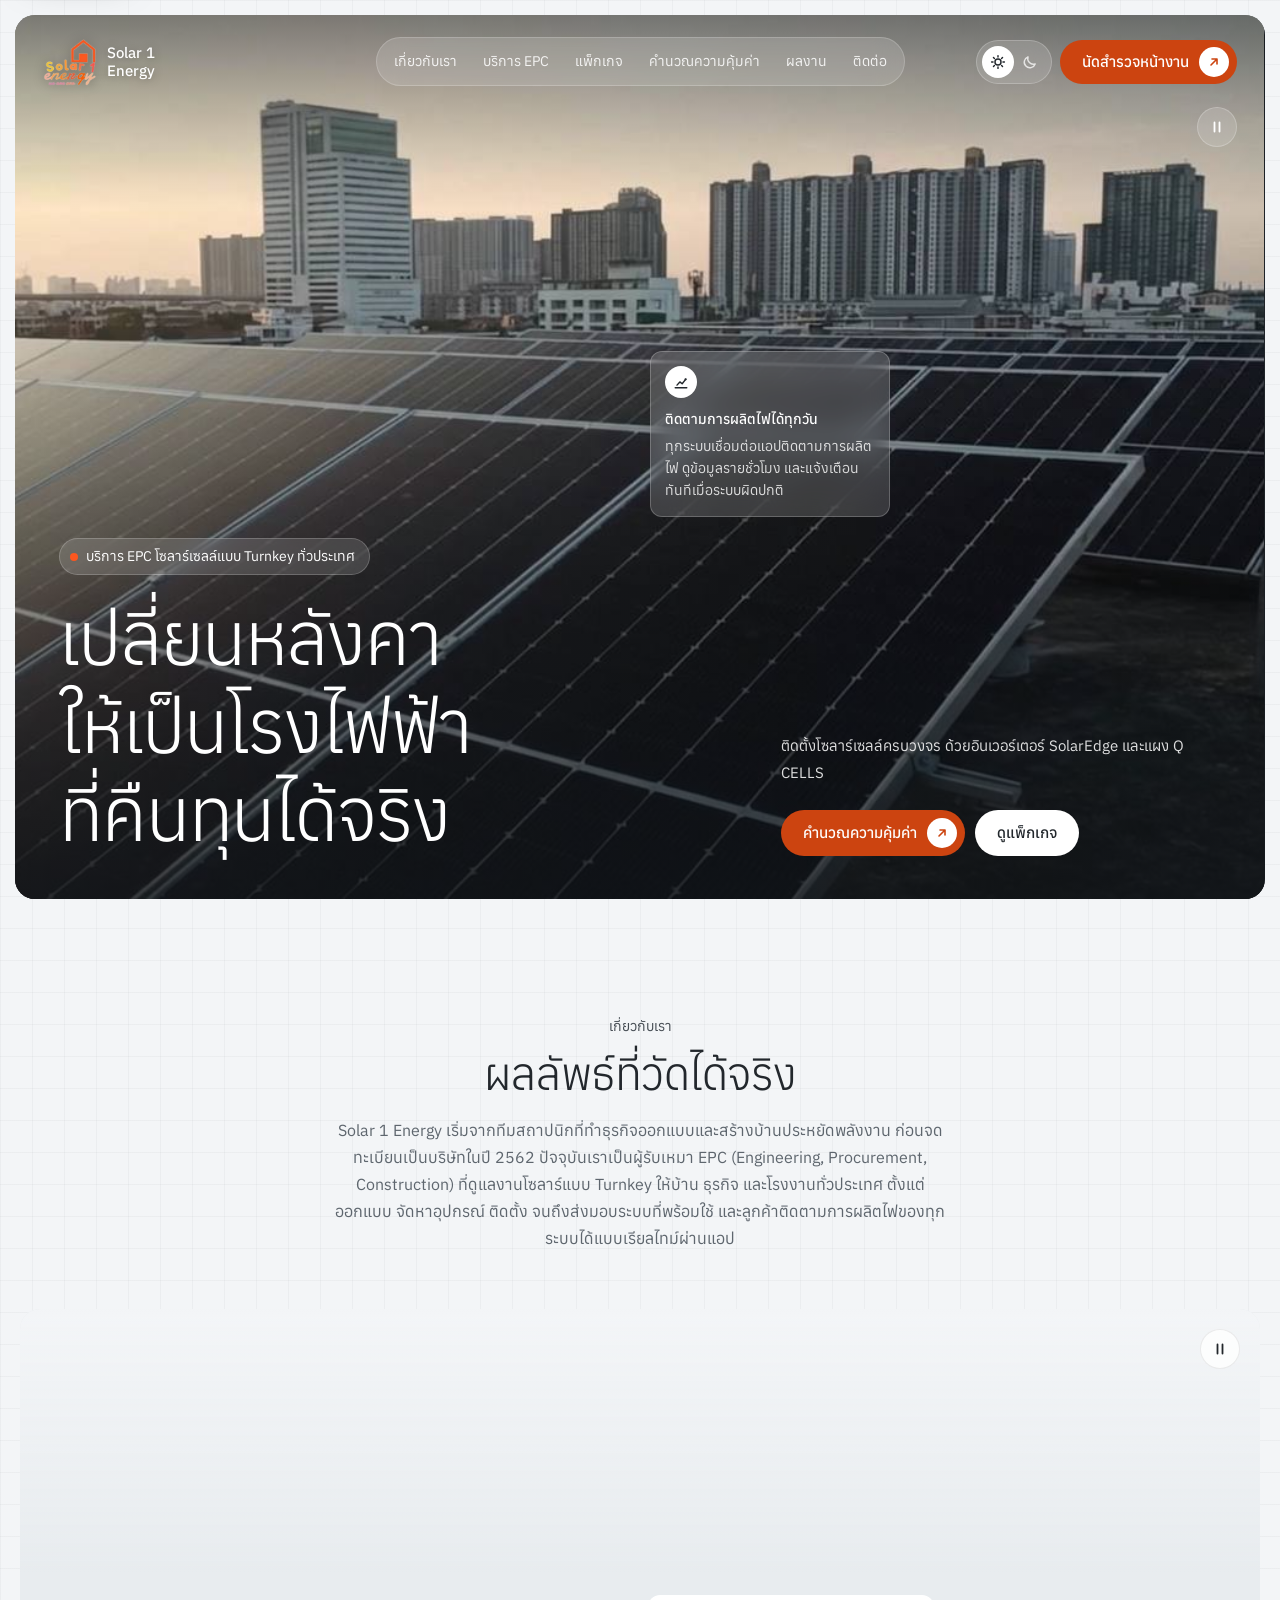
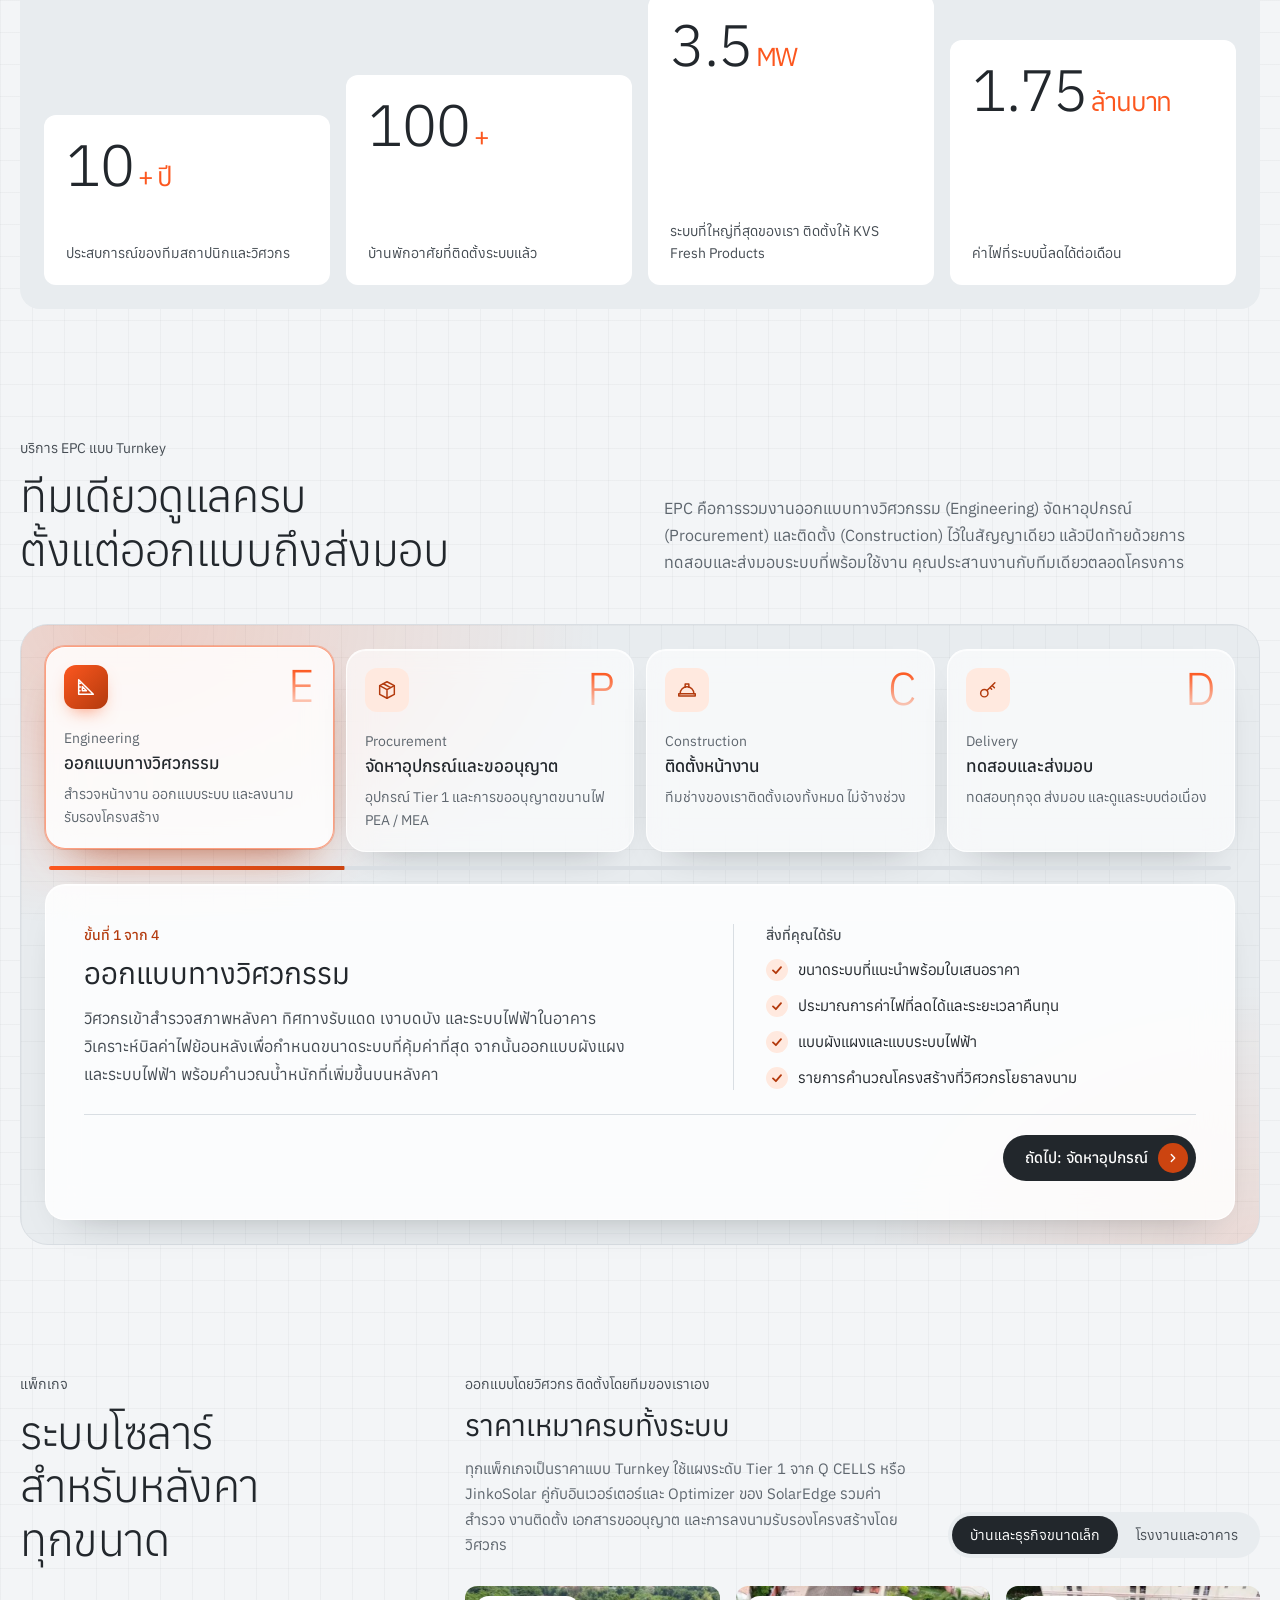
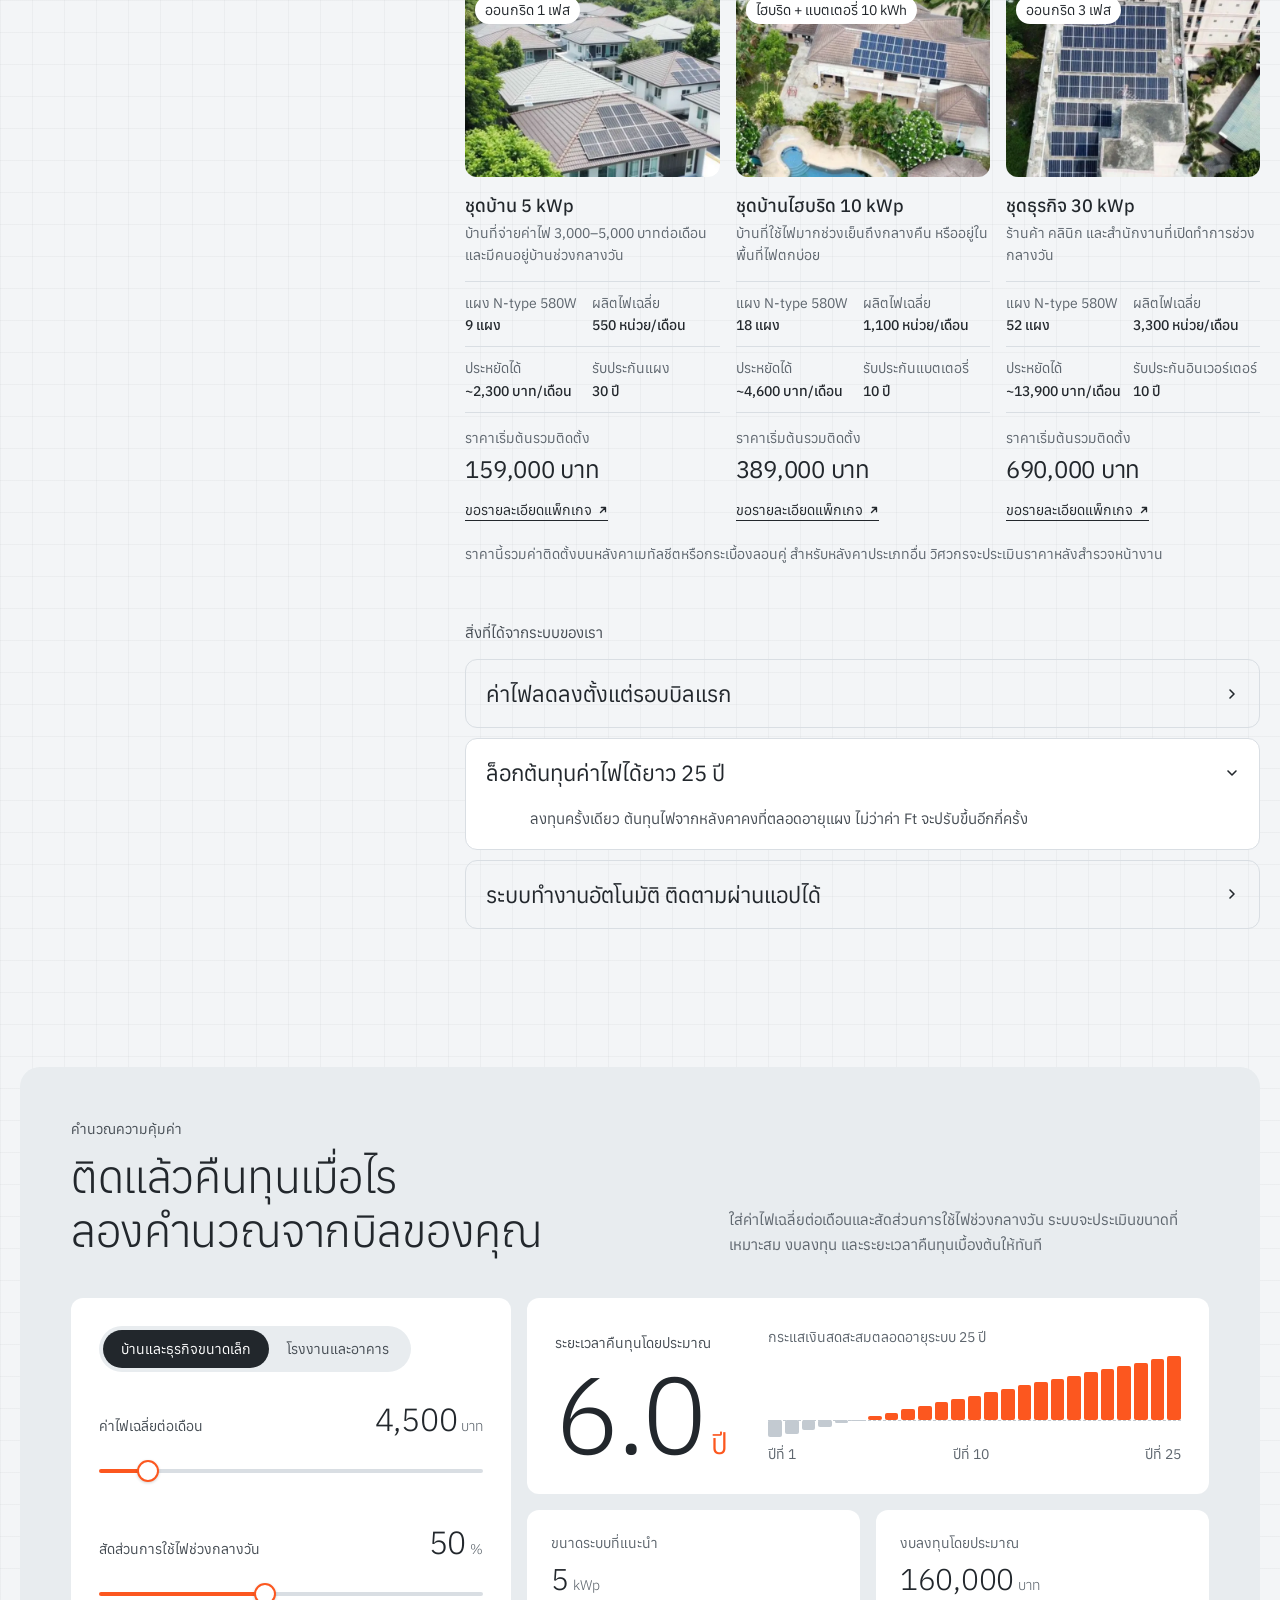
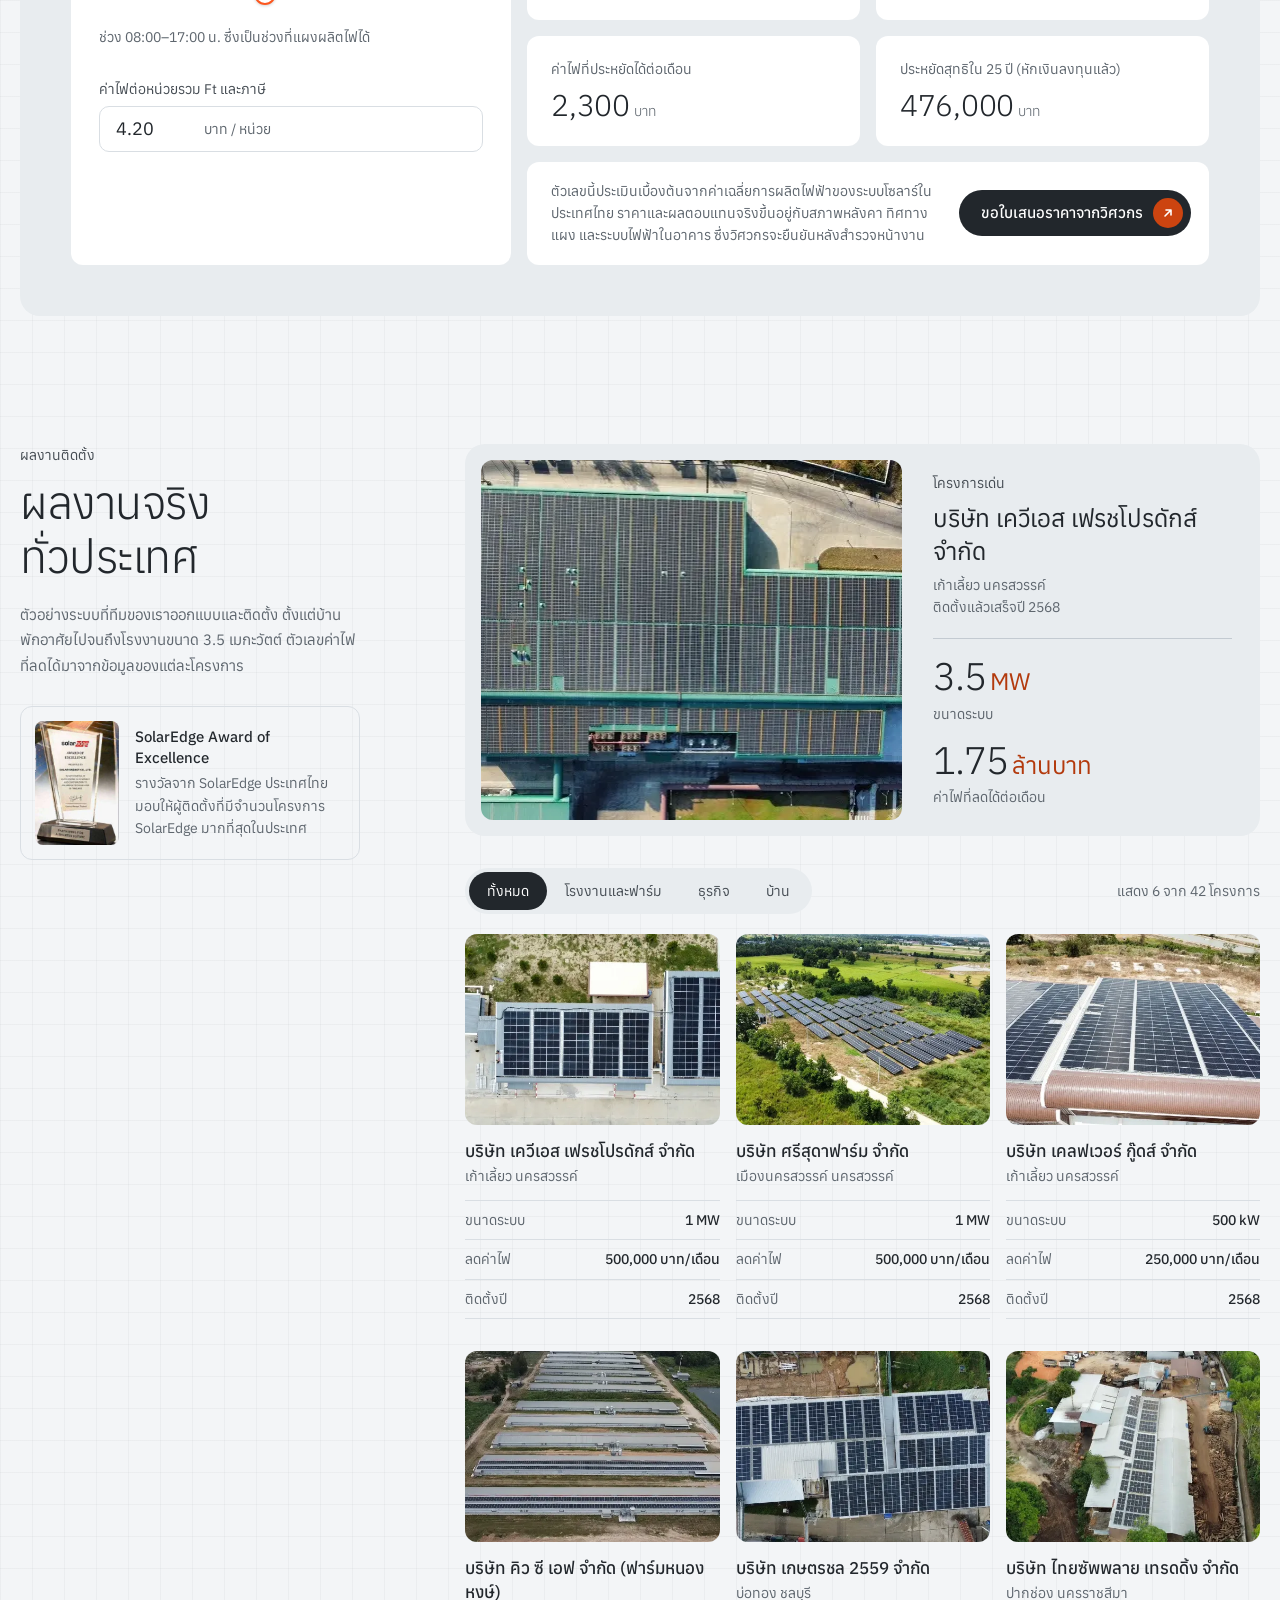
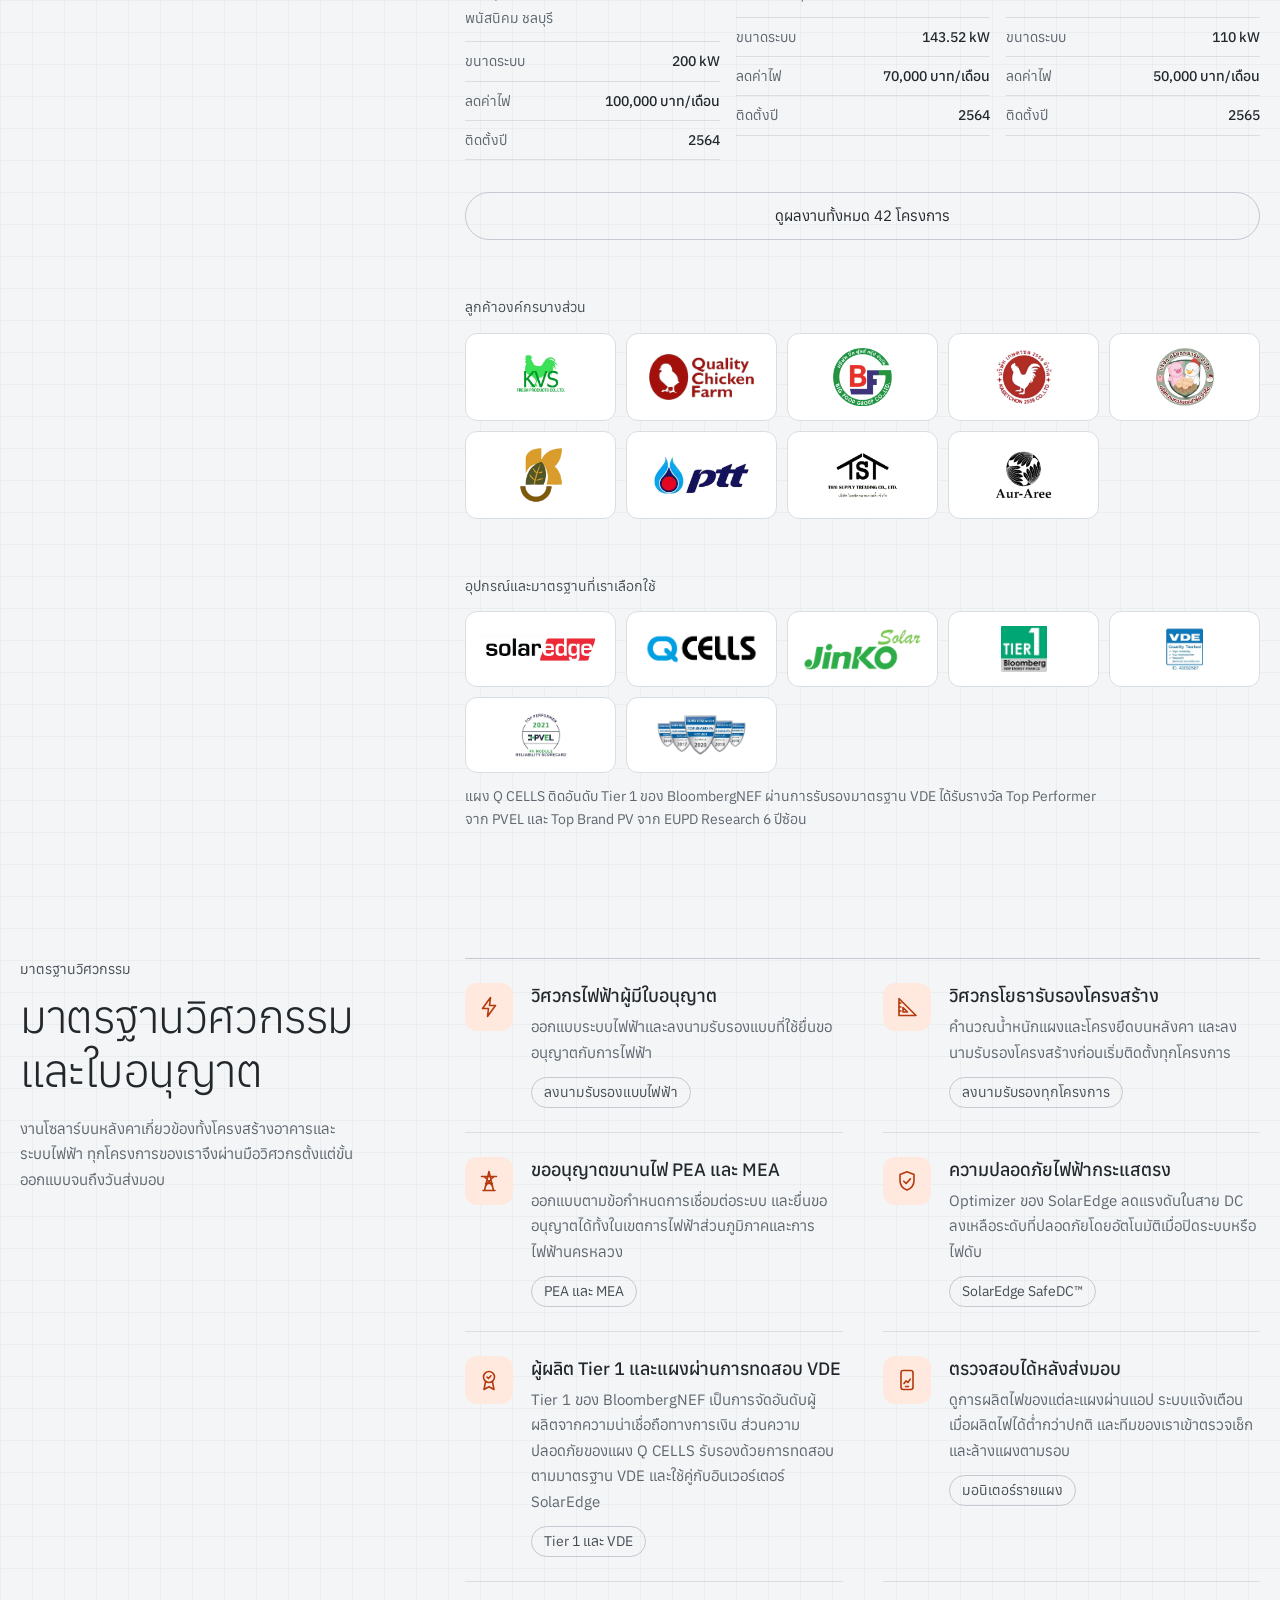
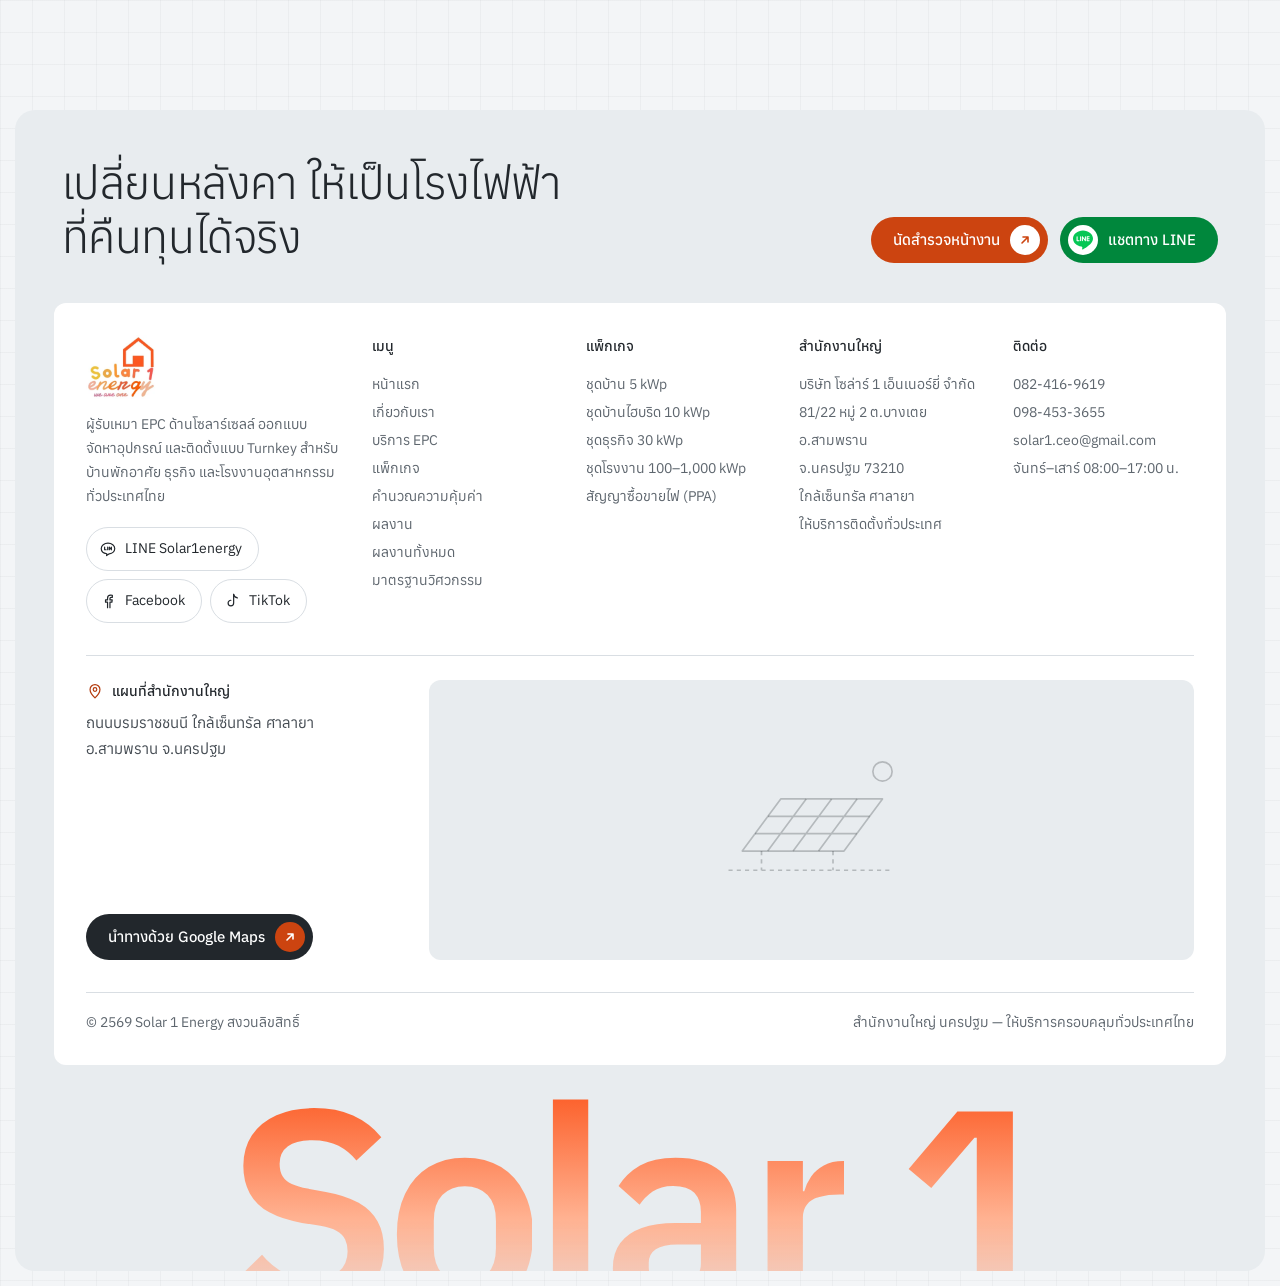
==== commit 75fdadea: "Feat: Glass E-P-C-D flow for the EPC section; scroll reveals visible again Scroll reveals had stoppe" ====
--- a/index.html
+++ b/index.html
@@ -105,6 +105,10 @@
   <symbol id="i-medal" viewBox="0 0 24 24"><g fill="none" stroke="currentColor" stroke-width="1.6" stroke-linecap="round" stroke-linejoin="round"><circle cx="12" cy="9" r="5.5"/><path d="m8.6 13.4-1.6 8.1 5-2.7 5 2.7-1.6-8.1"/><path d="m10 9 1.4 1.4L14 7.8"/></g></symbol>
   <symbol id="i-monitor" viewBox="0 0 24 24"><g fill="none" stroke="currentColor" stroke-width="1.6" stroke-linecap="round" stroke-linejoin="round"><rect x="6" y="2.5" width="12" height="19" rx="2.2"/><path d="M9 15.5l2-2.6 2 1.5 2.2-3.2M10.5 18.5h3"/></g></symbol>
   <symbol id="i-check" viewBox="0 0 14 14"><path d="M3 7.4 5.9 10.2 11 4.2" fill="none" stroke="currentColor" stroke-width="1.8" stroke-linecap="round" stroke-linejoin="round"/></symbol>
+  <symbol id="i-setsquare" viewBox="0 0 24 24"><g fill="none" stroke="currentColor" stroke-width="1.6" stroke-linecap="round" stroke-linejoin="round"><path d="M4 4v16h16z"/><path d="M8 11.5V16h4.5z"/><path d="M4 8h2M4 12h2M4 16h1.5"/></g></symbol>
+  <symbol id="i-box" viewBox="0 0 24 24"><g fill="none" stroke="currentColor" stroke-width="1.6" stroke-linecap="round" stroke-linejoin="round"><path d="M12 3 20 7.3v9.4L12 21l-8-4.3V7.3z"/><path d="m4 7.3 8 4.3 8-4.3M12 11.6V21M8 5.2l8 4.3"/></g></symbol>
+  <symbol id="i-helmet" viewBox="0 0 24 24"><g fill="none" stroke="currentColor" stroke-width="1.6" stroke-linecap="round" stroke-linejoin="round"><path d="M4.5 16a7.5 7.5 0 0 1 15 0"/><path d="M3 16h18v2.5H3z"/><path d="M10 9V5.5h4V9"/></g></symbol>
+  <symbol id="i-key" viewBox="0 0 24 24"><g fill="none" stroke="currentColor" stroke-width="1.6" stroke-linecap="round" stroke-linejoin="round"><circle cx="8" cy="15.5" r="4"/><path d="m10.9 12.6 8.6-8.6M16.5 7l2.5 2.5M14.2 9.3l1.8 1.8"/></g></symbol>
   <symbol id="i-line" viewBox="0 0 24 24"><g fill="none" stroke="currentColor" stroke-width="1.6" stroke-linecap="round" stroke-linejoin="round"><path d="M12 4.2c-5 0-9 3.2-9 7.1 0 3.5 3.1 6.4 7.4 7l-.3 2.5 3.6-2.4c4.2-.5 7.3-3.5 7.3-7.1 0-3.9-4-7.1-9-7.1z"/><path d="M7.5 9.6v3.4h2M11.6 9.6V13M13.8 13V9.6l2.7 3.4V9.6"/></g></symbol>
   <symbol id="i-line-brand" viewBox="0 0 24 24"><path fill="currentColor" d="M19.365 9.863c.349 0 .63.285.63.631 0 .345-.281.63-.63.63H17.61v1.125h1.755c.349 0 .63.283.63.63 0 .344-.281.629-.63.629h-2.386c-.345 0-.627-.285-.627-.629V8.108c0-.345.282-.63.63-.63h2.386c.346 0 .627.285.627.63 0 .349-.281.63-.63.63H17.61v1.125h1.755zm-3.855 3.016c0 .27-.174.51-.432.596-.064.021-.133.031-.199.031-.211 0-.391-.09-.51-.25l-2.443-3.317v2.94c0 .344-.279.629-.631.629-.346 0-.626-.285-.626-.629V8.108c0-.27.173-.51.43-.595.06-.023.136-.033.194-.033.195 0 .375.104.495.254l2.462 3.33V8.108c0-.345.282-.63.63-.63.345 0 .63.285.63.63v4.771zm-5.741 0c0 .344-.282.629-.631.629-.345 0-.627-.285-.627-.629V8.108c0-.345.282-.63.63-.63.346 0 .628.285.628.63v4.771zm-2.466.629H4.917c-.345 0-.63-.285-.63-.629V8.108c0-.345.285-.63.63-.63.348 0 .63.285.63.63v4.141h1.756c.348 0 .629.283.629.63 0 .344-.282.629-.629.629M24 10.314C24 4.943 18.615.572 12 .572S0 4.943 0 10.314c0 4.811 4.27 8.842 10.035 9.608.391.082.923.258 1.058.59.12.301.079.766.038 1.08l-.164 1.02c-.045.301-.24 1.186 1.049.645 1.291-.539 6.916-4.078 9.436-6.975C23.176 14.393 24 12.458 24 10.314"/></symbol>
   <symbol id="i-facebook" viewBox="0 0 24 24"><g fill="none" stroke="currentColor" stroke-width="1.6" stroke-linecap="round" stroke-linejoin="round"><path d="M14.6 21v-7.4h2.6l.4-3.1h-3V8.6c0-.9.3-1.5 1.6-1.5h1.6V4.3a21 21 0 0 0-2.4-.1c-2.4 0-4 1.4-4 4.1v2.2H8.7v3.1h2.7V21"/></g></symbol>
@@ -227,76 +231,63 @@
     <div class="process-head">
       <div>
         <p class="kicker">บริการ EPC แบบ Turnkey</p>
-        <h2 class="h2" id="process-title">ทีมเดียวดูแลครบ<br>ตั้งแต่สำรวจถึงส่งมอบ</h2>
-      </div>
-      <p class="lede">EPC คือการรวมงานออกแบบทางวิศวกรรม (Engineering) จัดหาอุปกรณ์ (Procurement) และติดตั้ง (Construction) ไว้ในสัญญาเดียว คุณประสานงานกับทีมเดียวตลอดโครงการ และได้รับระบบที่พร้อมใช้งานในวันส่งมอบ</p>
-    </div>
-
-    <ul class="epc">
-      <li><span class="epc-l" aria-hidden="true">E</span><div><strong>Engineering</strong><span>ออกแบบระบบไฟฟ้าและคำนวณโครงสร้างโดยวิศวกร</span></div></li>
-      <li><span class="epc-l" aria-hidden="true">P</span><div><strong>Procurement</strong><span>จัดหาแผง Tier 1 จาก Q CELLS หรือ JinkoSolar และอินเวอร์เตอร์ SolarEdge</span></div></li>
-      <li><span class="epc-l" aria-hidden="true">C</span><div><strong>Construction</strong><span>ติดตั้ง ทดสอบ และส่งมอบโดยทีมช่างของเราเอง</span></div></li>
-    </ul>
+        <h2 class="h2" id="process-title">ทีมเดียวดูแลครบ<br>ตั้งแต่ออกแบบถึงส่งมอบ</h2>
+      </div>
+      <p class="lede">EPC คือการรวมงานออกแบบทางวิศวกรรม (Engineering) จัดหาอุปกรณ์ (Procurement) และติดตั้ง (Construction) ไว้ในสัญญาเดียว แล้วปิดท้ายด้วยการทดสอบและส่งมอบระบบที่พร้อมใช้งาน คุณประสานงานกับทีมเดียวตลอดโครงการ</p>
+    </div>
 
     <div class="flow" id="flow">
-      <ol class="flow-rail" aria-label="ขั้นตอนการทำงาน 4 ขั้น">
-          <li><button class="flow-tab" type="button" id="flow-tab-1" aria-controls="flow-1">
-            <span class="flow-num">1</span>
-            <span class="flow-name"><span class="flow-name-full">สำรวจหน้างาน</span><span class="flow-name-short">สำรวจ</span></span>
-            <span class="flow-en">Survey</span>
-          </button></li>
-          <li><button class="flow-tab" type="button" id="flow-tab-2" aria-controls="flow-2">
-            <span class="flow-num">2</span>
-            <span class="flow-name"><span class="flow-name-full">ออกแบบและตรวจสอบโครงสร้าง</span><span class="flow-name-short">ออกแบบ</span></span>
-            <span class="flow-en">Design & Structural Check</span>
-          </button></li>
-          <li><button class="flow-tab" type="button" id="flow-tab-3" aria-controls="flow-3">
-            <span class="flow-num">3</span>
-            <span class="flow-name"><span class="flow-name-full">ยื่นขออนุญาต PEA / MEA</span><span class="flow-name-short">ขออนุญาต</span></span>
-            <span class="flow-en">Permit Application</span>
-          </button></li>
-          <li><button class="flow-tab" type="button" id="flow-tab-4" aria-controls="flow-4">
-            <span class="flow-num">4</span>
-            <span class="flow-name"><span class="flow-name-full">ทดสอบระบบและส่งมอบ</span><span class="flow-name-short">ส่งมอบ</span></span>
-            <span class="flow-en">Commissioning & Handover</span>
-          </button></li>
+      <ol class="flow-rail" aria-label="4 ระยะของงาน EPC">
+        <li><button class="flow-tab" type="button" id="flow-tab-1" aria-controls="flow-1">
+          <span class="flow-badge"><svg aria-hidden="true"><use href="#i-setsquare"/></svg></span>
+          <span class="flow-letter" aria-hidden="true">E</span>
+          <span class="flow-en">Engineering</span>
+          <span class="flow-name"><span class="flow-name-full">ออกแบบทางวิศวกรรม</span><span class="flow-name-short">ออกแบบ</span></span>
+          <span class="flow-sum">สำรวจหน้างาน ออกแบบระบบ และลงนามรับรองโครงสร้าง</span>
+        </button></li>
+        <li><button class="flow-tab" type="button" id="flow-tab-2" aria-controls="flow-2">
+          <span class="flow-badge"><svg aria-hidden="true"><use href="#i-box"/></svg></span>
+          <span class="flow-letter" aria-hidden="true">P</span>
+          <span class="flow-en">Procurement</span>
+          <span class="flow-name"><span class="flow-name-full">จัดหาอุปกรณ์และขออนุญาต</span><span class="flow-name-short">จัดหา</span></span>
+          <span class="flow-sum">อุปกรณ์ Tier 1 และการขออนุญาตขนานไฟ PEA / MEA</span>
+        </button></li>
+        <li><button class="flow-tab" type="button" id="flow-tab-3" aria-controls="flow-3">
+          <span class="flow-badge"><svg aria-hidden="true"><use href="#i-helmet"/></svg></span>
+          <span class="flow-letter" aria-hidden="true">C</span>
+          <span class="flow-en">Construction</span>
+          <span class="flow-name"><span class="flow-name-full">ติดตั้งหน้างาน</span><span class="flow-name-short">ติดตั้ง</span></span>
+          <span class="flow-sum">ทีมช่างของเราติดตั้งเองทั้งหมด ไม่จ้างช่วง</span>
+        </button></li>
+        <li><button class="flow-tab" type="button" id="flow-tab-4" aria-controls="flow-4">
+          <span class="flow-badge"><svg aria-hidden="true"><use href="#i-key"/></svg></span>
+          <span class="flow-letter" aria-hidden="true">D</span>
+          <span class="flow-en">Delivery</span>
+          <span class="flow-name"><span class="flow-name-full">ทดสอบและส่งมอบ</span><span class="flow-name-short">ส่งมอบ</span></span>
+          <span class="flow-sum">ทดสอบทุกจุด ส่งมอบ และดูแลระบบต่อเนื่อง</span>
+        </button></li>
       </ol>
       <div class="flow-line" aria-hidden="true"><i></i></div>
       <div class="flow-panels">
         <div class="flow-panel" id="flow-1" aria-labelledby="flow-tab-1">
           <div class="flow-main">
             <p class="flow-count">ขั้นที่ 1 จาก 4</p>
-            <h3 class="flow-title">สำรวจหน้างาน</h3>
-            <p class="flow-desc">วิศวกรเข้าสำรวจสภาพหลังคา ทิศทางรับแดด เงาบดบัง และระบบไฟฟ้าในอาคาร พร้อมวิเคราะห์บิลค่าไฟย้อนหลัง เพื่อกำหนดขนาดระบบที่คุ้มค่าที่สุดสำหรับการใช้ไฟของคุณ</p>
+            <h3 class="flow-title">ออกแบบทางวิศวกรรม</h3>
+            <p class="flow-desc">วิศวกรเข้าสำรวจสภาพหลังคา ทิศทางรับแดด เงาบดบัง และระบบไฟฟ้าในอาคาร วิเคราะห์บิลค่าไฟย้อนหลังเพื่อกำหนดขนาดระบบที่คุ้มค่าที่สุด จากนั้นออกแบบผังแผงและระบบไฟฟ้า พร้อมคำนวณน้ำหนักที่เพิ่มขึ้นบนหลังคา</p>
           </div>
           <div class="flow-get">
             <h4>สิ่งที่คุณได้รับ</h4>
-            <ul><li><svg aria-hidden="true"><use href="#i-check"/></svg>ข้อมูลหลังคาและระบบไฟฟ้าจากหน้างานจริง</li><li><svg aria-hidden="true"><use href="#i-check"/></svg>ขนาดระบบที่แนะนำพร้อมใบเสนอราคา</li><li><svg aria-hidden="true"><use href="#i-check"/></svg>ประมาณการค่าไฟที่ลดได้และระยะเวลาคืนทุน</li></ul>
+            <ul><li><svg aria-hidden="true"><use href="#i-check"/></svg>ขนาดระบบที่แนะนำพร้อมใบเสนอราคา</li><li><svg aria-hidden="true"><use href="#i-check"/></svg>ประมาณการค่าไฟที่ลดได้และระยะเวลาคืนทุน</li><li><svg aria-hidden="true"><use href="#i-check"/></svg>แบบผังแผงและแบบระบบไฟฟ้า</li><li><svg aria-hidden="true"><use href="#i-check"/></svg>รายการคำนวณโครงสร้างที่วิศวกรโยธาลงนาม</li></ul>
           </div>
           <div class="flow-nav"><span></span>
-            <button class="btn btn--ink flow-next" type="button" data-go="2">ถัดไป: ออกแบบ <span class="btn-ico"><svg><use href="#i-chev"/></svg></span></button>
+            <button class="btn btn--ink flow-next" type="button" data-go="2">ถัดไป: จัดหาอุปกรณ์ <span class="btn-ico"><svg><use href="#i-chev"/></svg></span></button>
           </div>
         </div>
         <div class="flow-panel" id="flow-2" aria-labelledby="flow-tab-2">
           <div class="flow-main">
             <p class="flow-count">ขั้นที่ 2 จาก 4</p>
-            <h3 class="flow-title">ออกแบบและตรวจสอบโครงสร้าง</h3>
-            <p class="flow-desc">ออกแบบผังแผงและระบบไฟฟ้า คำนวณน้ำหนักที่เพิ่มขึ้นบนหลังคา และวิศวกรโยธาลงนามรับรองโครงสร้างก่อนเริ่มงานติดตั้ง</p>
-          </div>
-          <div class="flow-get">
-            <h4>สิ่งที่คุณได้รับ</h4>
-            <ul><li><svg aria-hidden="true"><use href="#i-check"/></svg>แบบผังแผงและแบบระบบไฟฟ้า</li><li><svg aria-hidden="true"><use href="#i-check"/></svg>รายการคำนวณโครงสร้างที่วิศวกรลงนาม</li><li><svg aria-hidden="true"><use href="#i-check"/></svg>รายการอุปกรณ์ Tier 1 ที่จะติดตั้งจริง</li></ul>
-          </div>
-          <div class="flow-nav">
-            <button class="flow-prev" type="button" data-go="1"><svg aria-hidden="true"><use href="#i-chev"/></svg>ย้อนกลับ</button>
-            <button class="btn btn--ink flow-next" type="button" data-go="3">ถัดไป: ขออนุญาต <span class="btn-ico"><svg><use href="#i-chev"/></svg></span></button>
-          </div>
-        </div>
-        <div class="flow-panel" id="flow-3" aria-labelledby="flow-tab-3">
-          <div class="flow-main">
-            <p class="flow-count">ขั้นที่ 3 จาก 4</p>
-            <h3 class="flow-title">ยื่นขออนุญาต PEA / MEA</h3>
-            <p class="flow-desc">เราเตรียมแบบและเอกสาร แล้วยื่นขออนุญาตขนานไฟ (เชื่อมต่อระบบ) กับการไฟฟ้าตามพื้นที่ติดตั้ง ค่าดำเนินการรวมอยู่ในราคาแพ็กเกจแล้ว</p>
+            <h3 class="flow-title">จัดหาอุปกรณ์และขออนุญาต</h3>
+            <p class="flow-desc">จัดหาแผง Tier 1 จาก Q CELLS หรือ JinkoSolar คู่กับอินเวอร์เตอร์และ Optimizer ของ SolarEdge ตามรายการในแบบ พร้อมยื่นขออนุญาตขนานไฟ (เชื่อมต่อระบบ) กับการไฟฟ้าตามพื้นที่ติดตั้ง ค่าดำเนินการรวมอยู่ในราคาแพ็กเกจแล้ว</p>
             <ul class="flow-auth">
               <li><strong>PEA</strong><span>การไฟฟ้าส่วนภูมิภาค</span><small>พื้นที่ต่างจังหวัด</small></li>
               <li><strong>MEA</strong><span>การไฟฟ้านครหลวง</span><small>กรุงเทพฯ นนทบุรี และสมุทรปราการ</small></li>
@@ -304,7 +295,22 @@
           </div>
           <div class="flow-get">
             <h4>สิ่งที่คุณได้รับ</h4>
-            <ul><li><svg aria-hidden="true"><use href="#i-check"/></svg>เอกสารยื่นขออนุญาตขนานไฟครบชุด</li><li><svg aria-hidden="true"><use href="#i-check"/></svg>ประสานงานกับการไฟฟ้าจนได้รับอนุญาต</li><li><svg aria-hidden="true"><use href="#i-check"/></svg>ออกแบบตามข้อกำหนดการเชื่อมต่อของการไฟฟ้า</li></ul>
+            <ul><li><svg aria-hidden="true"><use href="#i-check"/></svg>รายการอุปกรณ์ Tier 1 ที่จะติดตั้งจริง</li><li><svg aria-hidden="true"><use href="#i-check"/></svg>เอกสารยื่นขออนุญาตขนานไฟครบชุด</li><li><svg aria-hidden="true"><use href="#i-check"/></svg>ประสานงานกับการไฟฟ้าจนได้รับอนุญาต</li></ul>
+          </div>
+          <div class="flow-nav">
+            <button class="flow-prev" type="button" data-go="1"><svg aria-hidden="true"><use href="#i-chev"/></svg>ย้อนกลับ</button>
+            <button class="btn btn--ink flow-next" type="button" data-go="3">ถัดไป: ติดตั้ง <span class="btn-ico"><svg><use href="#i-chev"/></svg></span></button>
+          </div>
+        </div>
+        <div class="flow-panel" id="flow-3" aria-labelledby="flow-tab-3">
+          <div class="flow-main">
+            <p class="flow-count">ขั้นที่ 3 จาก 4</p>
+            <h3 class="flow-title">ติดตั้งหน้างาน</h3>
+            <p class="flow-desc">ทีมช่างของเราติดตั้งเองทั้งหมด ไม่จ้างช่วง ทั้งโครงยึด แผง Optimizer และอินเวอร์เตอร์ ตามแบบที่วิศวกรลงนามรับรอง และตามข้อกำหนดการเชื่อมต่อของการไฟฟ้า</p>
+          </div>
+          <div class="flow-get">
+            <h4>สิ่งที่คุณได้รับ</h4>
+            <ul><li><svg aria-hidden="true"><use href="#i-check"/></svg>งานติดตั้งโดยทีมช่างของบริษัทเอง</li><li><svg aria-hidden="true"><use href="#i-check"/></svg>ติดตั้งตามแบบที่วิศวกรลงนามรับรอง</li><li><svg aria-hidden="true"><use href="#i-check"/></svg>ระบบตรงตามข้อกำหนดการเชื่อมต่อของการไฟฟ้า</li></ul>
           </div>
           <div class="flow-nav">
             <button class="flow-prev" type="button" data-go="2"><svg aria-hidden="true"><use href="#i-chev"/></svg>ย้อนกลับ</button>
@@ -314,8 +320,8 @@
         <div class="flow-panel" id="flow-4" aria-labelledby="flow-tab-4">
           <div class="flow-main">
             <p class="flow-count">ขั้นที่ 4 จาก 4</p>
-            <h3 class="flow-title">ทดสอบระบบและส่งมอบ</h3>
-            <p class="flow-desc">ทีมช่างของเราติดตั้งเอง ทดสอบการทำงานทุกจุดก่อนจ่ายไฟเข้าอาคาร จากนั้นส่งมอบระบบพร้อมแอปติดตามการผลิตไฟ และเข้าตรวจเช็กและล้างแผงตามรอบที่กำหนด</p>
+            <h3 class="flow-title">ทดสอบและส่งมอบ</h3>
+            <p class="flow-desc">ทดสอบการทำงานทุกจุดก่อนจ่ายไฟเข้าอาคาร ส่งมอบระบบพร้อมแอปติดตามการผลิตไฟ และทีมของเราเข้าตรวจเช็กและล้างแผงตามรอบที่กำหนด</p>
           </div>
           <div class="flow-get">
             <h4>สิ่งที่คุณได้รับ</h4>
--- a/styles.css
+++ b/styles.css
@@ -41,6 +41,12 @@
   --card-rgb: 255 255 255;
   --on-ink: #FFFFFF;          /* text on --ink fills (segmented thumb, ink button) */
   --hover: rgb(16 20 24 / .06);
+  --orange-rgb: 252 87 31;
+  /* frosted glass (EPC flow): translucent card colour over the lit stage */
+  --glass: rgb(var(--card-rgb) / .62);
+  --glass-strong: rgb(var(--card-rgb) / .84);
+  --glass-line: rgb(255 255 255 / .8);
+  --glass-shadow: inset 0 1px 0 rgb(255 255 255 / .7), 0 18px 40px -28px rgb(var(--shade) / .4);
   --sweep: rgb(255 255 255 / .5);
   --graphite: #22272C;        /* fixed dark text on always-white chips */
   --frame-art: url("data:image/svg+xml,%3Csvg xmlns='http://www.w3.org/2000/svg' viewBox='0 0 160 110' fill='none' stroke='%2322272C' stroke-opacity='.26' stroke-width='1.2' stroke-linejoin='round'%3E%3Cpath d='M30 78 58 40h74l-28 38z'/%3E%3Cpath d='M48.5 78 76.5 40M67 78 95 40M85.5 78 113.5 40M39.3 65.3h74M48.7 52.7h74'/%3E%3Cpath d='M44 78v14M96 78v14M20 92h120' stroke-dasharray='3 3'/%3E%3Ccircle cx='132' cy='20' r='7'/%3E%3C/svg%3E");
@@ -81,6 +87,8 @@
   --card-rgb: 30 34 43;
   --on-ink: #0D0F12;
   --hover: rgb(255 255 255 / .06);
+  --glass-line: rgb(255 255 255 / .09);
+  --glass-shadow: inset 0 1px 0 rgb(255 255 255 / .06), 0 18px 40px -28px rgb(0 0 0 / .8);
   --sweep: rgb(255 255 255 / .07);
   --frame-art: url("data:image/svg+xml,%3Csvg xmlns='http://www.w3.org/2000/svg' viewBox='0 0 160 110' fill='none' stroke='%23F2F4F6' stroke-opacity='.22' stroke-width='1.2' stroke-linejoin='round'%3E%3Cpath d='M30 78 58 40h74l-28 38z'/%3E%3Cpath d='M48.5 78 76.5 40M67 78 95 40M85.5 78 113.5 40M39.3 65.3h74M48.7 52.7h74'/%3E%3Cpath d='M44 78v14M96 78v14M20 92h120' stroke-dasharray='3 3'/%3E%3Ccircle cx='132' cy='20' r='7'/%3E%3C/svg%3E");
   color-scheme: dark;
@@ -878,8 +886,9 @@
 .logo-note { margin-top: 12px; max-width: 640px; font-size: 14px; line-height: 1.6; color: var(--muted); }
 
 /* ---------- EPC workflow ---------- */
-/* Without JS all four step panels show in order. main.js adds .is-interactive and
-   turns the rail into tabs: one panel at a time, the line fills to the chosen step. */
+/* Four phases, E → P → C → D, as frosted-glass cards on a lit drafting stage.
+   Without JS all four phase panels show in order. main.js adds .is-interactive and
+   turns the cards into tabs: one panel at a time, the bar fills to the chosen phase. */
 
 .process { padding: var(--section-gap) 0 0; }
 .process-head {
@@ -891,88 +900,131 @@
 .process-head .h2 { margin-top: 10px; }
 .process-head .lede { max-width: 560px; }
 
-/* E / P / C: what the one contract covers */
-.epc {
-  list-style: none;
-  margin-top: 40px;
-  display: grid;
-  grid-template-columns: repeat(3, 1fr);
-  border-top: 1px solid var(--line);
-}
-.epc li { display: flex; gap: 16px; align-items: flex-start; padding: 20px 24px 0 0; }
-.epc li + li { padding-left: 24px; border-left: 1px solid var(--line); }
-.epc-l { flex: none; width: 34px; font-size: 44px; font-weight: 300; line-height: .95; color: var(--orange); }
-.epc strong { display: block; font-size: 16px; font-weight: 500; line-height: 1.4; }
-.epc li div > span { display: block; margin-top: 4px; font-size: 14px; line-height: 1.6; color: var(--muted); }
-
-.flow { position: relative; margin-top: 56px; scroll-margin-top: 96px; }
+/* the stage: drafting grid under two soft sun glows, so the glass has light to catch */
+.flow {
+  position: relative;
+  margin-top: 48px;
+  padding: clamp(12px, 2vw, 24px);
+  border: 1px solid var(--line);
+  border-radius: calc(var(--r-panel) + 8px);
+  background:
+    radial-gradient(55% 70% at 8% 0%, rgb(var(--orange-rgb) / .2), transparent 70%),
+    radial-gradient(45% 60% at 100% 100%, rgb(var(--orange-rgb) / .12), transparent 70%),
+    linear-gradient(var(--grid) 1px, transparent 1px) 0 0 / 32px 32px,
+    linear-gradient(90deg, var(--grid) 1px, transparent 1px) 0 0 / 32px 32px,
+    var(--surface);
+  scroll-margin-top: 96px;
+  isolation: isolate;
+}
+
 .flow-rail {
   list-style: none;
-  position: relative; z-index: 1;
   display: grid;
   grid-template-columns: repeat(4, 1fr);
   gap: 12px;
 }
+.flow-rail li { display: flex; }
 .flow-tab {
-  width: 100%; min-height: 44px;
-  display: flex; flex-direction: column; align-items: flex-start; gap: 4px;
-  padding: 0 8px 4px 0;
+  flex: 1;
+  display: grid;
+  grid-template-columns: auto 1fr;
+  grid-template-areas: "badge letter" "en en" "name name" "sum sum";
+  align-content: start;
+  gap: 2px 12px;
+  min-height: 44px;
+  padding: 18px 18px 20px;
   text-align: left;
+  border: 1px solid var(--glass-line);
+  border-radius: var(--r-panel);
+  background: var(--glass);
+  box-shadow: var(--glass-shadow);
+  -webkit-backdrop-filter: blur(14px) saturate(140%);
+  backdrop-filter: blur(14px) saturate(140%);
+  transition: transform .4s var(--ease), box-shadow .4s var(--ease), border-color .3s, background-color .3s;
+}
+.flow-badge {
+  grid-area: badge;
+  width: 44px; height: 44px;
   border-radius: var(--r-card);
-}
-.flow-num {
-  width: 44px; height: 44px;
-  margin-bottom: 10px;
-  border-radius: 50%;
   display: grid; place-items: center;
-  font-size: 17px; font-weight: 500;
-  font-variant-numeric: tabular-nums;
-  color: var(--ink-soft);
-  background: var(--paper);
-  border: 1.5px solid var(--line-strong);
-  transition: background-color .3s, border-color .3s, color .3s, box-shadow .3s var(--ease);
-}
-.flow-name { font-size: 16px; font-weight: 500; line-height: 1.4; color: var(--ink-soft); transition: color .2s; }
+  color: var(--accent-text);
+  background: var(--orange-tint);
+  transition: background .35s, color .35s, box-shadow .4s var(--ease), transform .4s var(--ease);
+}
+.flow-badge svg { width: 22px; height: 22px; }
+/* E / P / C / D: large orange letters, the section's accent */
+.flow-letter {
+  grid-area: letter;
+  justify-self: end;
+  font-size: 46px; font-weight: 300; line-height: .9;
+  background: linear-gradient(180deg, var(--orange) 10%, rgb(var(--orange-rgb) / .22) 100%);
+  -webkit-background-clip: text;
+  background-clip: text;
+  color: transparent;
+  transition: transform .4s var(--ease);
+}
+.flow-en { grid-area: en; margin-top: 16px; font-size: 14px; color: var(--muted); }
+.flow-name { grid-area: name; font-size: 17px; font-weight: 500; line-height: 1.4; color: var(--ink); }
 .flow-name-short { display: none; }
-.flow-en { font-size: 14px; color: var(--muted); }
-
-/* the line runs from the first node's centre to the last one's */
+.flow-sum { grid-area: sum; margin-top: 6px; font-size: 14px; line-height: 1.6; color: var(--muted); }
+
+/* the chosen phase: lifted, orange edge and glow, badge filled */
+.flow:not(.is-interactive) .flow-badge,
+.flow-tab[aria-selected="true"] .flow-badge {
+  color: var(--white);
+  background: linear-gradient(135deg, var(--orange), var(--cta-deep));
+  box-shadow: 0 8px 18px -8px rgb(var(--orange-rgb) / .7);
+}
+.flow-tab[aria-selected="true"] {
+  transform: translate3d(0, -3px, 0);
+  border-color: rgb(var(--orange-rgb) / .55);
+  background: var(--glass-strong);
+  box-shadow: var(--glass-shadow), 0 0 0 1px rgb(var(--orange-rgb) / .3), 0 24px 48px -28px rgb(var(--orange-rgb) / .75);
+}
+.flow-tab.is-done .flow-badge { color: var(--cta); }
+.is-interactive .flow-tab { cursor: pointer; }
+@media (hover: hover) {
+  .flow-tab:hover:not([aria-selected="true"]) {
+    transform: translate3d(0, -3px, 0) scale(1.015);
+    border-color: rgb(var(--orange-rgb) / .3);
+    box-shadow: var(--glass-shadow), 0 20px 40px -28px rgb(var(--orange-rgb) / .6);
+  }
+  .flow-tab:hover .flow-badge { transform: rotate(-6deg); }
+  .flow-tab:hover .flow-letter { transform: translate3d(0, -2px, 0); }
+}
+.is-interactive .flow-tab:active { transform: scale(.98); transition-duration: .12s; }
+.flow-tab:focus-visible { outline-offset: 4px; }
+
+/* progress: fills to the end of the chosen phase */
 .flow-line {
-  position: absolute; z-index: 0;
-  top: 21px; left: 22px;
-  right: calc((100% - 36px) / 4 - 22px);
-  height: 2px;
-  background: var(--line-strong);
+  position: relative;
+  margin: 14px 4px 0;
+  height: 4px;
+  border-radius: var(--r-pill);
+  background: var(--line);
+  overflow: hidden;
 }
 .flow-line i {
   position: absolute; inset: 0;
-  background: var(--orange);
+  border-radius: inherit;
+  background: linear-gradient(90deg, var(--orange), var(--cta));
   transform-origin: left center;
   transform: scaleX(var(--p, 1));
   transition: transform .6s var(--ease);
 }
 
-/* reached steps fill; the current one gets a ring */
-.flow:not(.is-interactive) .flow-num,
-.flow-tab.is-done .flow-num,
-.flow-tab[aria-selected="true"] .flow-num { background: var(--cta); border-color: var(--cta); color: var(--white); }
-.flow-tab[aria-selected="true"] .flow-num { box-shadow: 0 0 0 6px var(--orange-tint); }
-.flow-tab[aria-selected="true"] .flow-name,
-.flow:not(.is-interactive) .flow-name { color: var(--ink); }
-.is-interactive .flow-tab { cursor: pointer; }
-.flow-tab:hover:not([aria-selected="true"]) .flow-num { border-color: var(--ink); color: var(--ink); }
-.flow-tab:hover .flow-name { color: var(--ink); }
-.flow-tab:focus-visible { outline-offset: 4px; }
-
-.flow-panels { margin-top: 28px; }
+.flow-panels { margin-top: 14px; }
 .flow-panel {
   display: grid;
   grid-template-columns: 1.3fr 1fr;
   gap: 24px 48px;
   padding: clamp(24px, 3vw, 40px);
-  background: var(--card);
-  border: 1px solid var(--line);
+  border: 1px solid var(--glass-line);
   border-radius: var(--r-panel);
+  background: var(--glass-strong);
+  box-shadow: var(--glass-shadow);
+  -webkit-backdrop-filter: blur(18px) saturate(140%);
+  backdrop-filter: blur(18px) saturate(140%);
 }
 .flow-panel + .flow-panel { margin-top: 12px; }
 .flow-panel[hidden] { display: none; }
@@ -983,8 +1035,14 @@
 
 /* the two grid authorities, named in full */
 .flow-auth { list-style: none; margin-top: 20px; display: grid; grid-template-columns: 1fr 1fr; gap: 10px; max-width: 560px; }
-.flow-auth li { display: grid; gap: 2px; padding: 14px 16px; border-radius: var(--r-card); background: var(--surface); }
-.flow-auth strong { font-size: 20px; font-weight: 600; line-height: 1.3; }
+.flow-auth li {
+  display: grid; gap: 2px;
+  padding: 14px 16px;
+  border: 1px solid rgb(var(--orange-rgb) / .22);
+  border-radius: var(--r-card);
+  background: linear-gradient(135deg, rgb(var(--orange-rgb) / .1), rgb(var(--orange-rgb) / .02));
+}
+.flow-auth strong { font-size: 20px; font-weight: 600; line-height: 1.3; color: var(--accent-text); }
 .flow-auth span { font-size: 15px; line-height: 1.5; }
 .flow-auth small { font-size: 14px; line-height: 1.5; color: var(--muted); }
 
@@ -1008,14 +1066,25 @@
   font-size: 15px; color: var(--ink-soft);
   transition: background-color .2s, color .2s;
 }
-.flow-prev:hover { background: var(--surface); color: var(--ink); }
+.flow-prev:hover { background: var(--hover); color: var(--ink); }
 .flow-prev svg { width: 14px; height: 14px; transform: rotate(180deg); }
 
-/* one-shot: the line draws in when the section arrives; a chosen step's panel settles in */
+/* One-shot moments (main.js, playOnce): the bar draws in after the cards arrive; a
+   chosen phase's badge pops and its panel settles in, checklist items following. */
 @keyframes rail-draw { from { transform: scaleX(0); } }
-@keyframes flow-in { from { opacity: 0; transform: translate3d(0, 8px, 0); } }
-.flow-line.rail-draw i { animation: rail-draw 1.1s var(--ease) .15s backwards; }
-.flow-panel.flow-in { animation: flow-in .45s var(--ease) backwards; }
+@keyframes flow-in { from { opacity: 0; transform: translate3d(0, 12px, 0) scale(.985); } }
+@keyframes badge-pop {
+  from { transform: scale(.82); box-shadow: 0 0 0 0 rgb(var(--orange-rgb) / .55); }
+  60% { box-shadow: 0 0 0 12px rgb(var(--orange-rgb) / 0); }
+}
+.flow-line.rail-draw i { animation: rail-draw 1.1s var(--ease) .35s backwards; }
+.flow-badge.badge-pop { animation: badge-pop .6s var(--ease); }
+.flow-panel.flow-in { animation: flow-in .5s var(--ease) backwards; }
+.flow-panel.flow-in .flow-get li,
+.flow-panel.flow-in .flow-auth li { animation: rise-in .5s var(--ease) backwards; animation-delay: calc(120ms + var(--i, 0) * 70ms); }
+.flow-get li:nth-child(2), .flow-auth li:nth-child(2) { --i: 1; }
+.flow-get li:nth-child(3) { --i: 2; }
+.flow-get li:nth-child(4) { --i: 3; }
 
 /* ---------- engineering standards ---------- */
 
@@ -1058,22 +1127,31 @@
   .process-head { grid-template-columns: 1fr; gap: 16px; }
   .flow-panel { grid-template-columns: 1fr; }
   .flow-get { padding: 20px 0 0; border-left: 0; border-top: 1px solid var(--line); }
-}
+  .flow-sum { display: none; }
+  .flow-letter { font-size: 40px; }
+}
+/* phones and small tablets: four compact cards, badge over a short name, letter in the corner */
 @media (max-width: 767px) {
-  .epc { grid-template-columns: 1fr; }
-  .epc li { padding: 16px 0 0; }
-  .epc li + li { padding-left: 0; border-left: 0; }
-  .flow { margin-top: 40px; }
+  .flow { margin-top: 36px; }
   .flow-rail { gap: 8px; }
-  .flow-tab { align-items: center; padding: 0 0 4px; text-align: center; }
-  .flow-num { width: 40px; height: 40px; margin-bottom: 6px; }
+  .flow-tab {
+    position: relative;
+    grid-template-columns: 1fr;
+    grid-template-areas: "badge" "name";
+    justify-items: center;
+    gap: 10px;
+    padding: 16px 6px 12px;
+    text-align: center;
+    border-radius: var(--r-card);
+  }
+  .flow-letter { position: absolute; top: 6px; right: 8px; font-size: 18px; font-weight: 500; }
+  .flow-en, .flow-name-full { display: none; }
+  .flow-name-short { display: inline; }
   .flow-name { font-size: 15px; }
-  .flow-name-full, .flow-en { display: none; }
-  .flow-name-short { display: inline; }
-  /* nodes are centred in their columns here */
-  .flow-line { top: 19px; left: calc((100% - 24px) / 8); right: calc((100% - 24px) / 8); }
+  .flow-badge { width: 40px; height: 40px; }
 }
 @media (max-width: 639px) {
+  .flow { padding: 8px; border-radius: var(--r-panel); }
   .flow-panel { padding: 22px 20px; }
   .flow-auth { grid-template-columns: 1fr; }
   .flow-nav .btn { padding-left: 18px; }
@@ -1249,7 +1327,7 @@
    start from the offset and end at the element's own style (no fill-forwards).
    If JS, IntersectionObserver or animations don't run, everything simply shows. */
 
-@keyframes rise-in { from { opacity: 0; transform: translate3d(0, 14px, 0); } }
+@keyframes rise-in { from { opacity: 0; transform: translate3d(0, 24px, 0); } }
 @keyframes drop-in { from { opacity: 0; transform: translate3d(0, -10px, 0); } }
 @keyframes line-up { from { transform: translate3d(0, 108%, 0); } }
 @keyframes video-in { from { opacity: 0; transform: scale(1.06); } }
@@ -1265,7 +1343,7 @@
 .hero h1 .line > span { animation: line-up .9s var(--ease) var(--d, 0ms) backwards; }
 
 /* scroll reveal: main.js adds .reveal-in just before a block enters the viewport */
-.reveal-in { animation: rise-in .6s var(--ease) var(--d, 0ms) backwards; }
+.reveal-in { animation: rise-in .8s var(--ease) var(--d, 0ms) backwards; }
 .impact-panel.reveal-in { animation: aperture 1.1s var(--ease) backwards; }
 .impact-panel.reveal-in video { animation: settle 1.4s var(--ease) backwards; }
 .wordmark.reveal-in { animation: none; }
@@ -1368,7 +1446,9 @@
   /* motion becomes a short fade; nothing is held hidden */
   .hero-video, .hero [data-in], .hero .nav[data-in], .hero h1 .line > span,
   .reveal-in, .impact-panel.reveal-in, .wordmark.reveal-in .ch,
-  .flow-panel.flow-in, .flow-line.rail-draw i { animation-name: fade-in; }
+  .flow-panel.flow-in, .flow-line.rail-draw i,
+  .flow-panel.flow-in .flow-get li, .flow-panel.flow-in .flow-auth li { animation-name: fade-in; }
+  .flow-badge.badge-pop { animation: none; }
   .impact-panel.reveal-in video { animation: none; }
   .nav.is-stuck { animation: nav-fade .4s ease; }
   .pk:hover .pk-media video, .pk:hover .pk-media .frame-img { transform: none; }
@@ -1638,6 +1718,8 @@
 
 @media (prefers-reduced-motion: reduce) {
   .media-frame.is-loading::after { animation: none; }
-  .flow-line i, .flow-num, .flow-prev { transition-duration: .01s; }
+  .flow-line i, .flow-tab, .flow-badge, .flow-letter, .flow-prev { transition-duration: .01s; }
+  .flow-tab[aria-selected="true"], .flow-tab:hover:not([aria-selected="true"]), .is-interactive .flow-tab:active,
+  .flow-tab:hover .flow-badge, .flow-tab:hover .flow-letter { transform: none; }
   .nav-links, .nav.is-open .nav-links { transform: none; transition-duration: .01s; }
 }
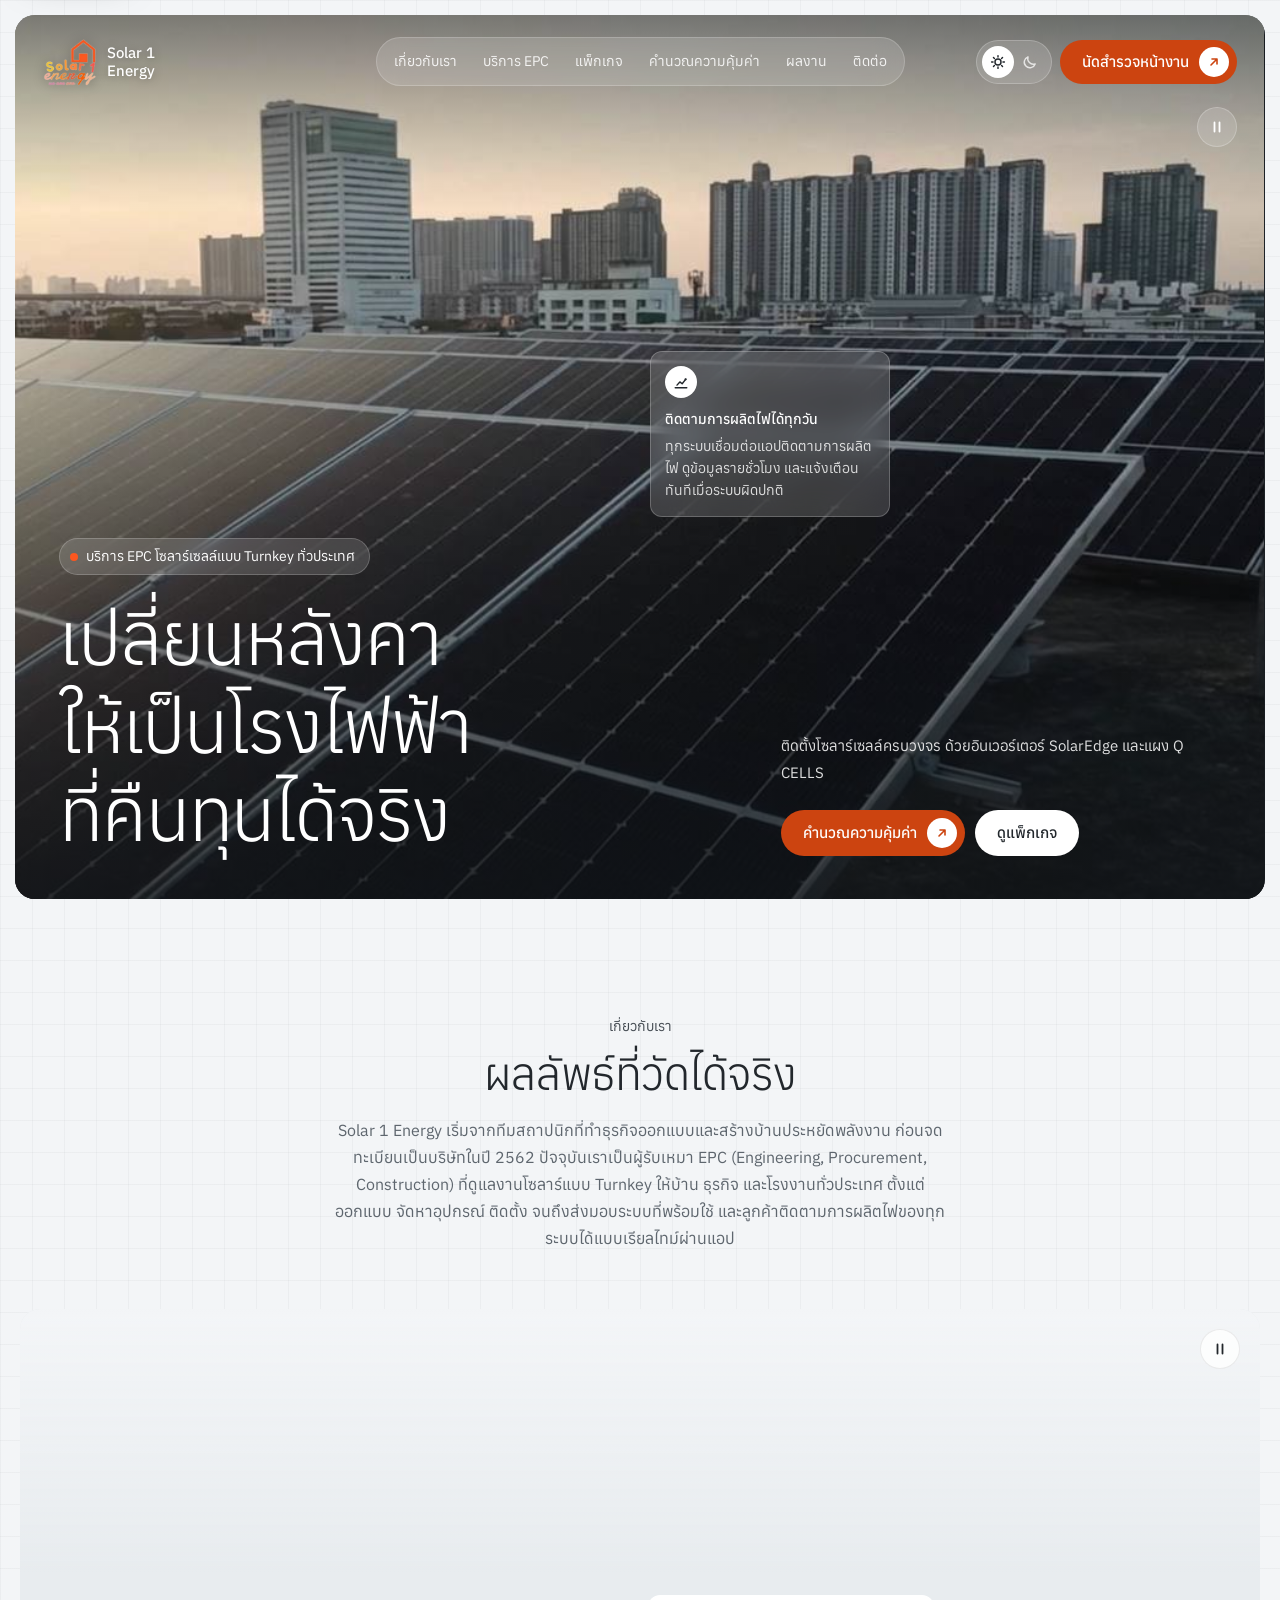
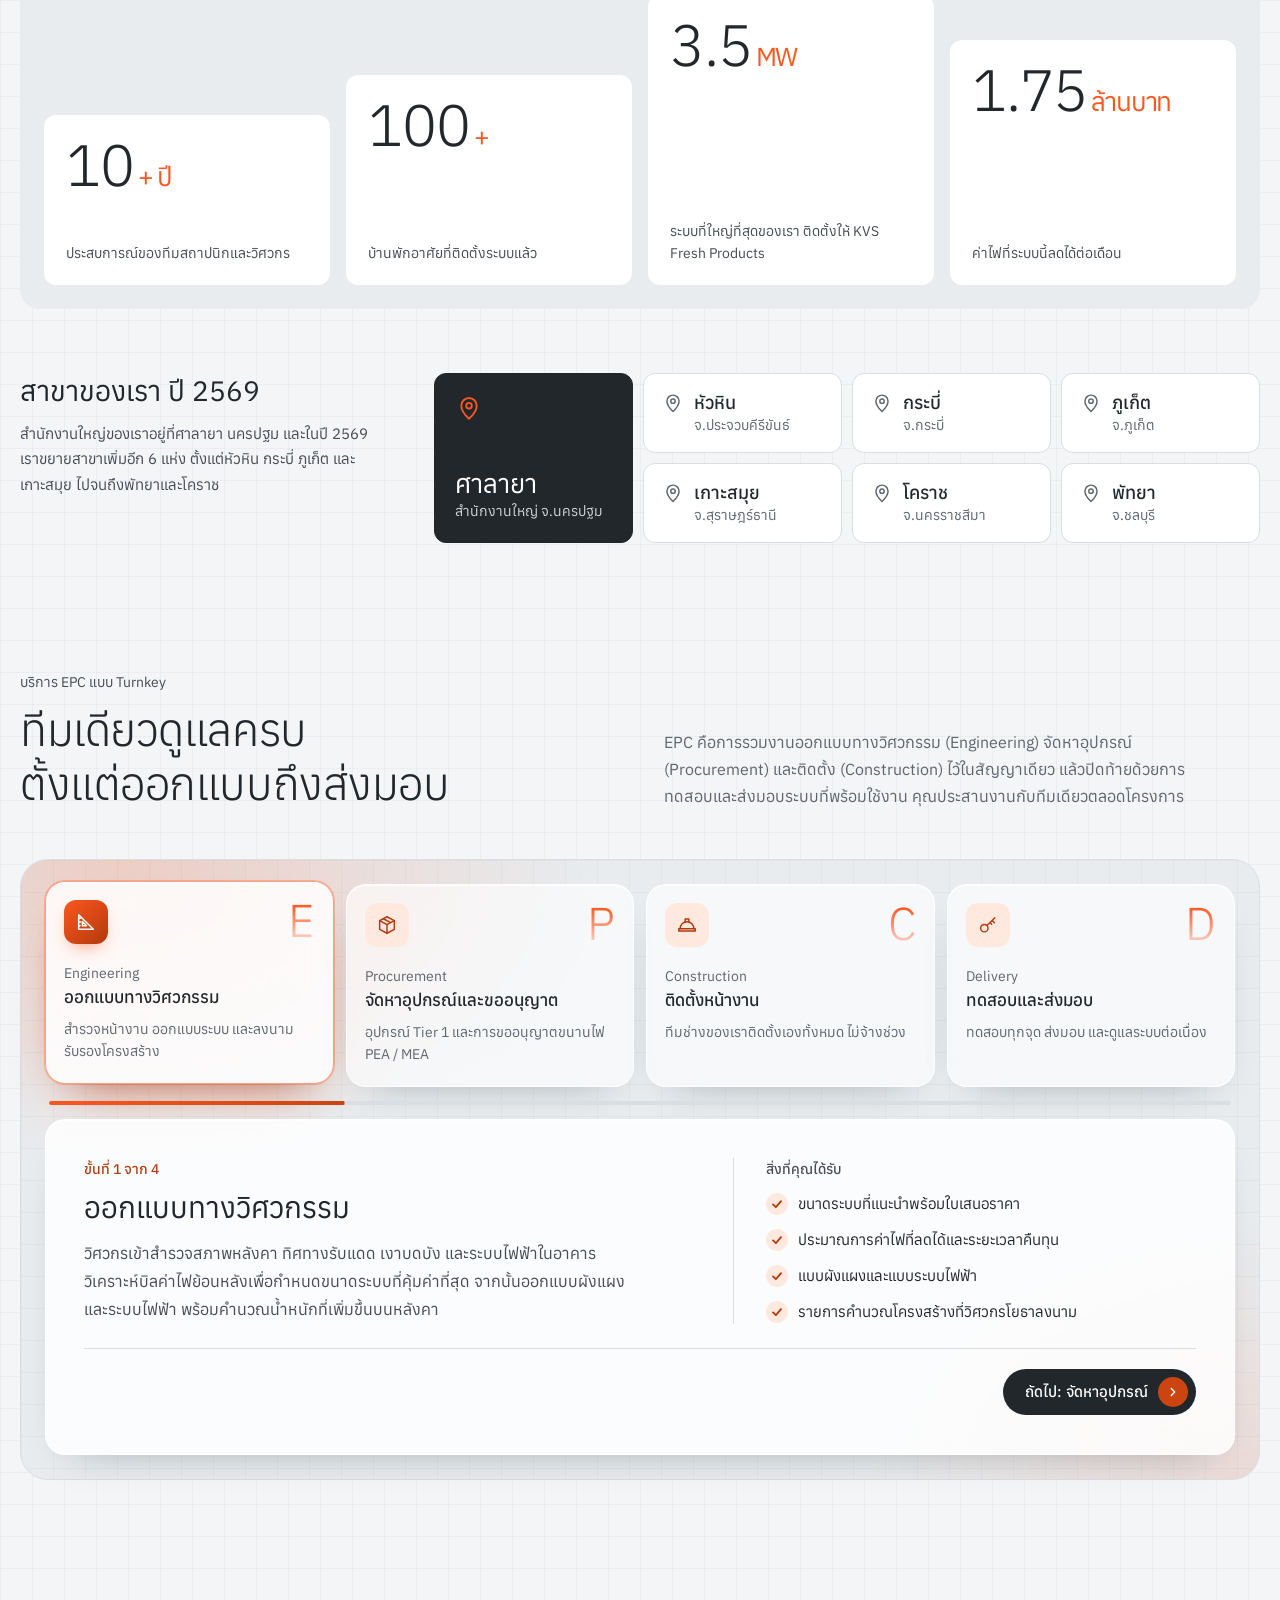
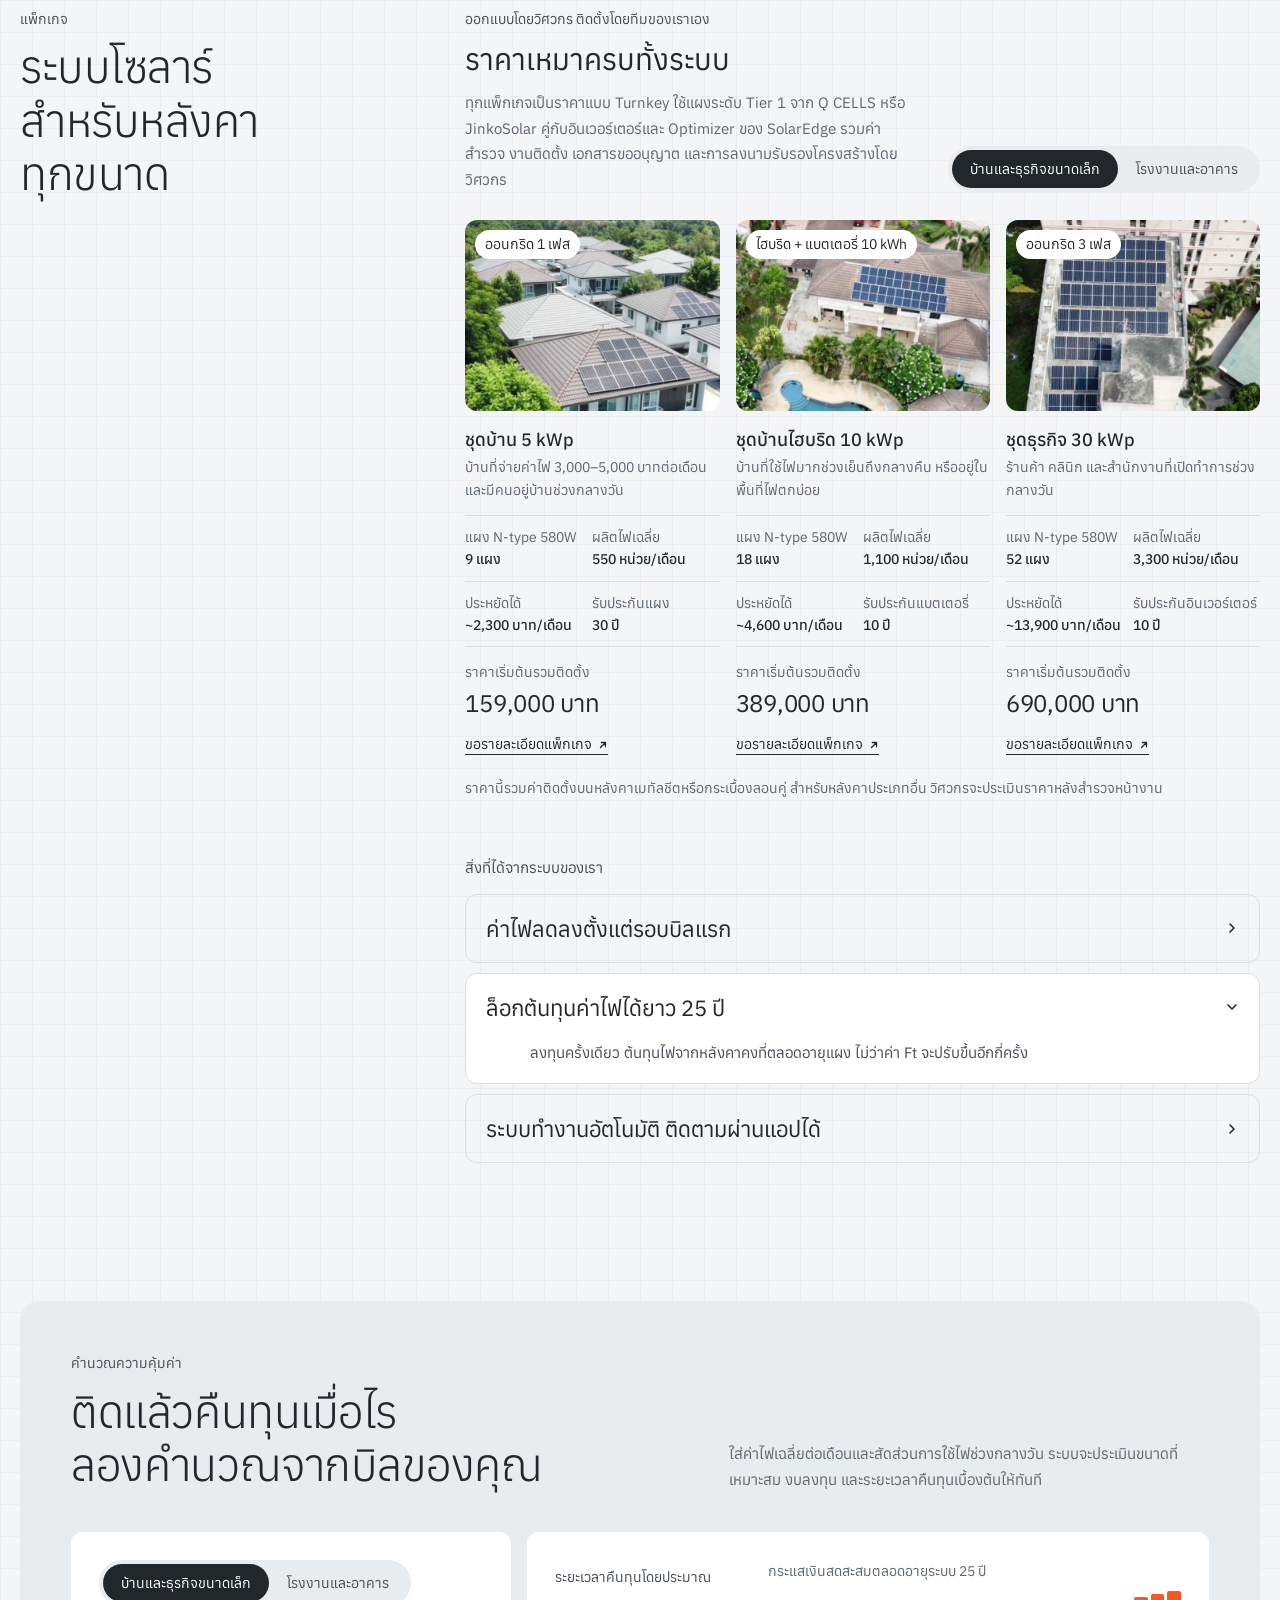
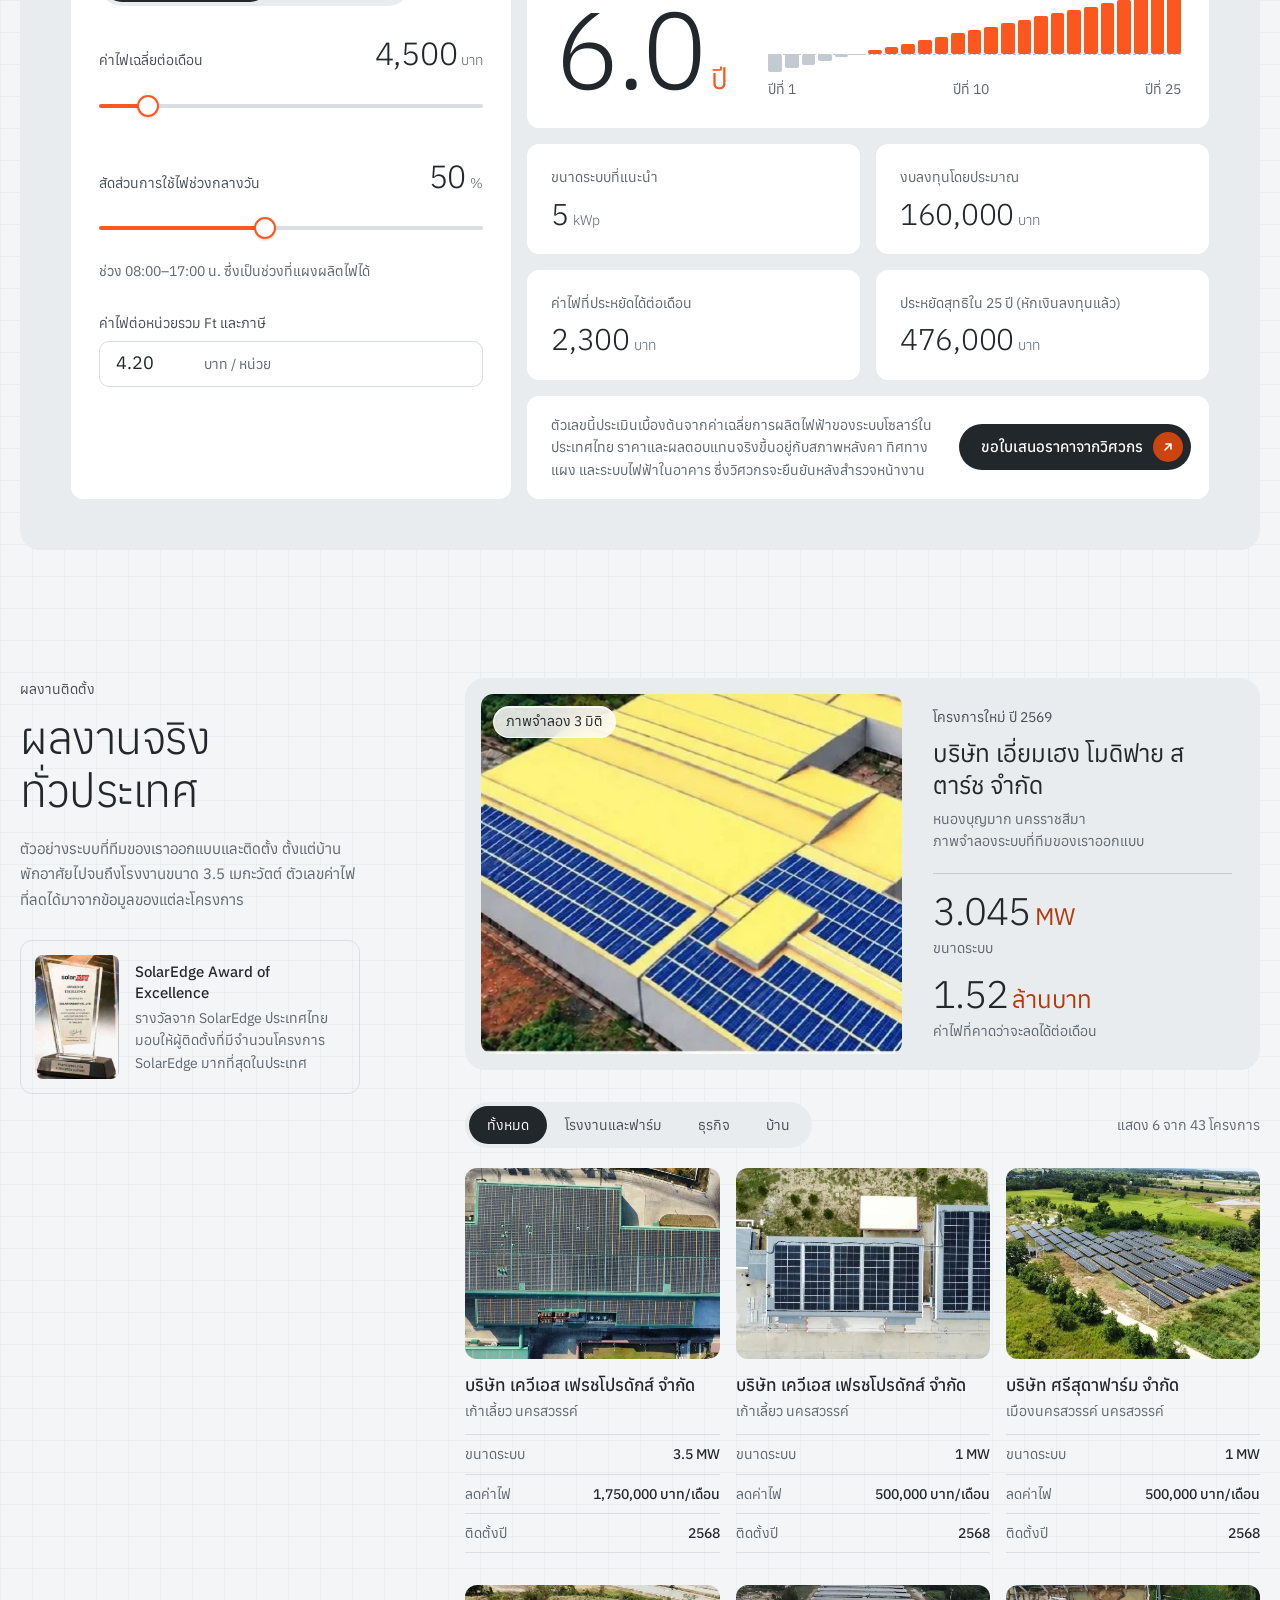
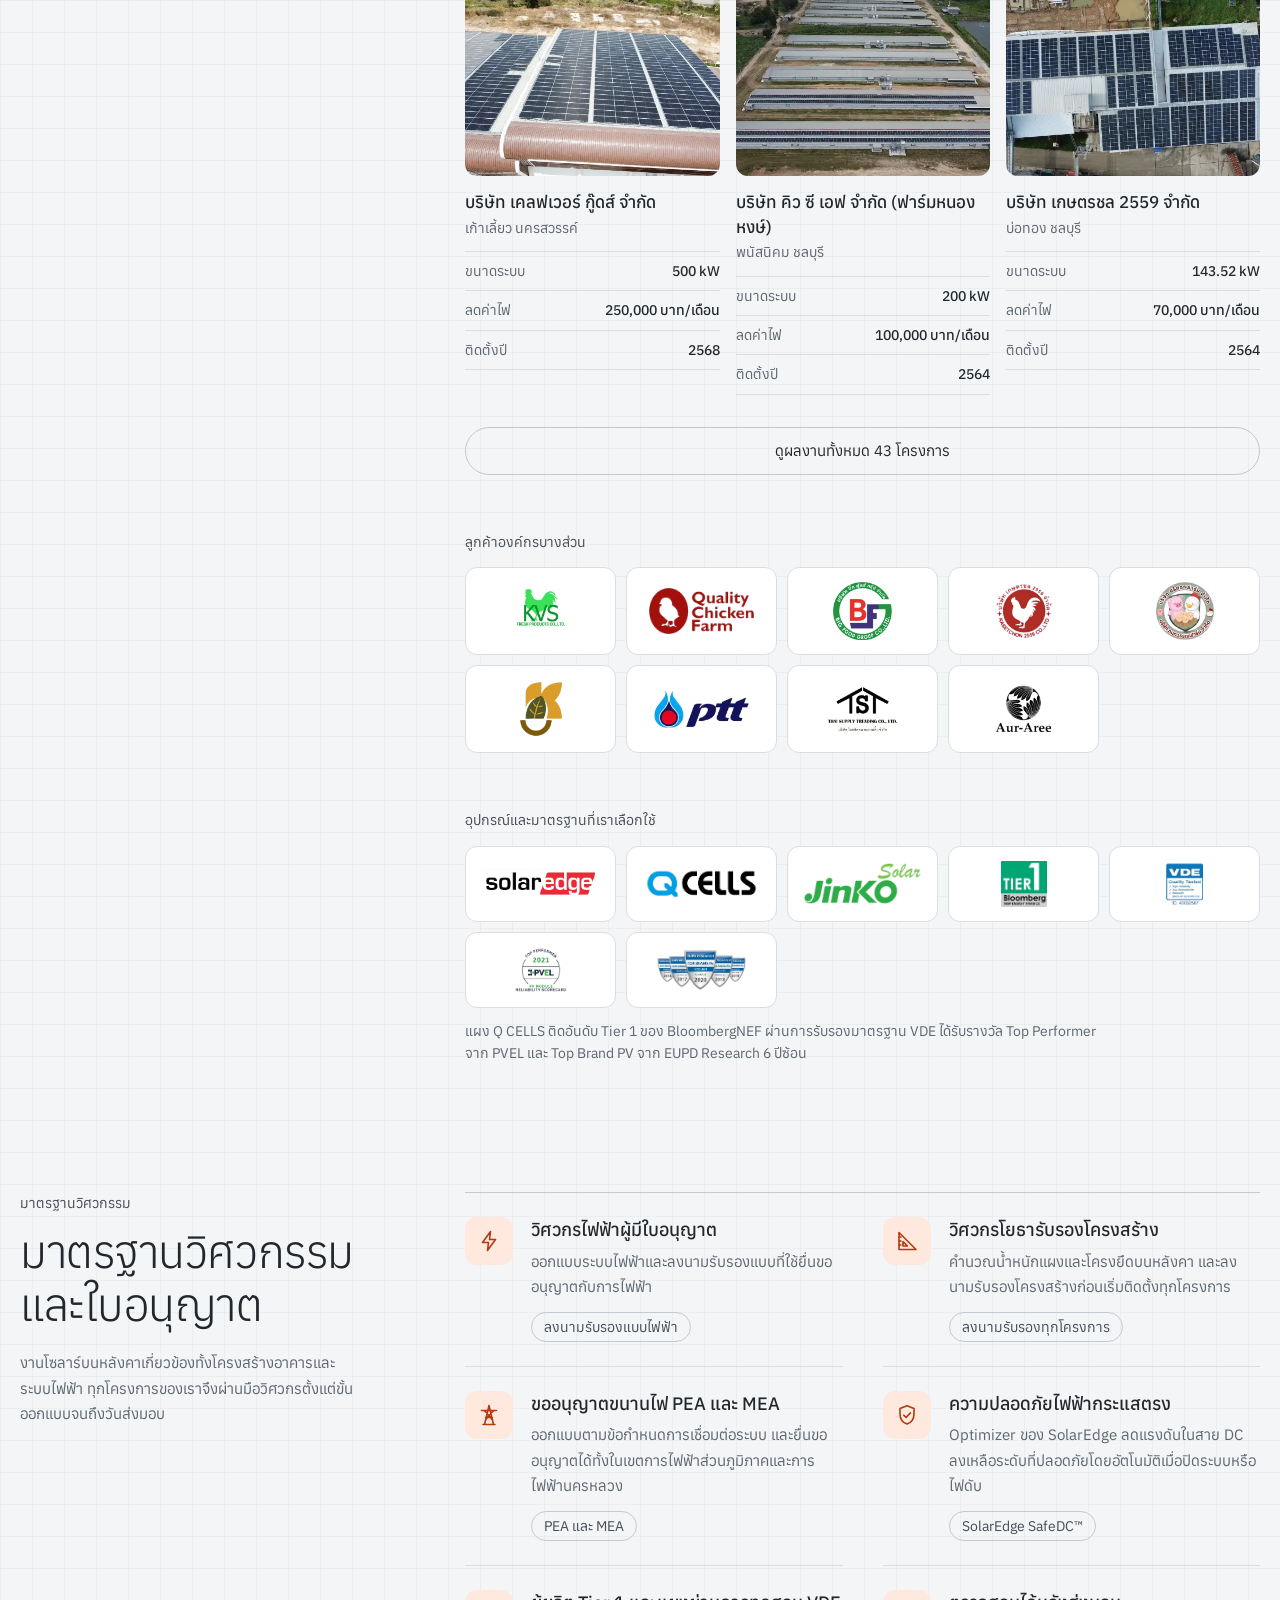
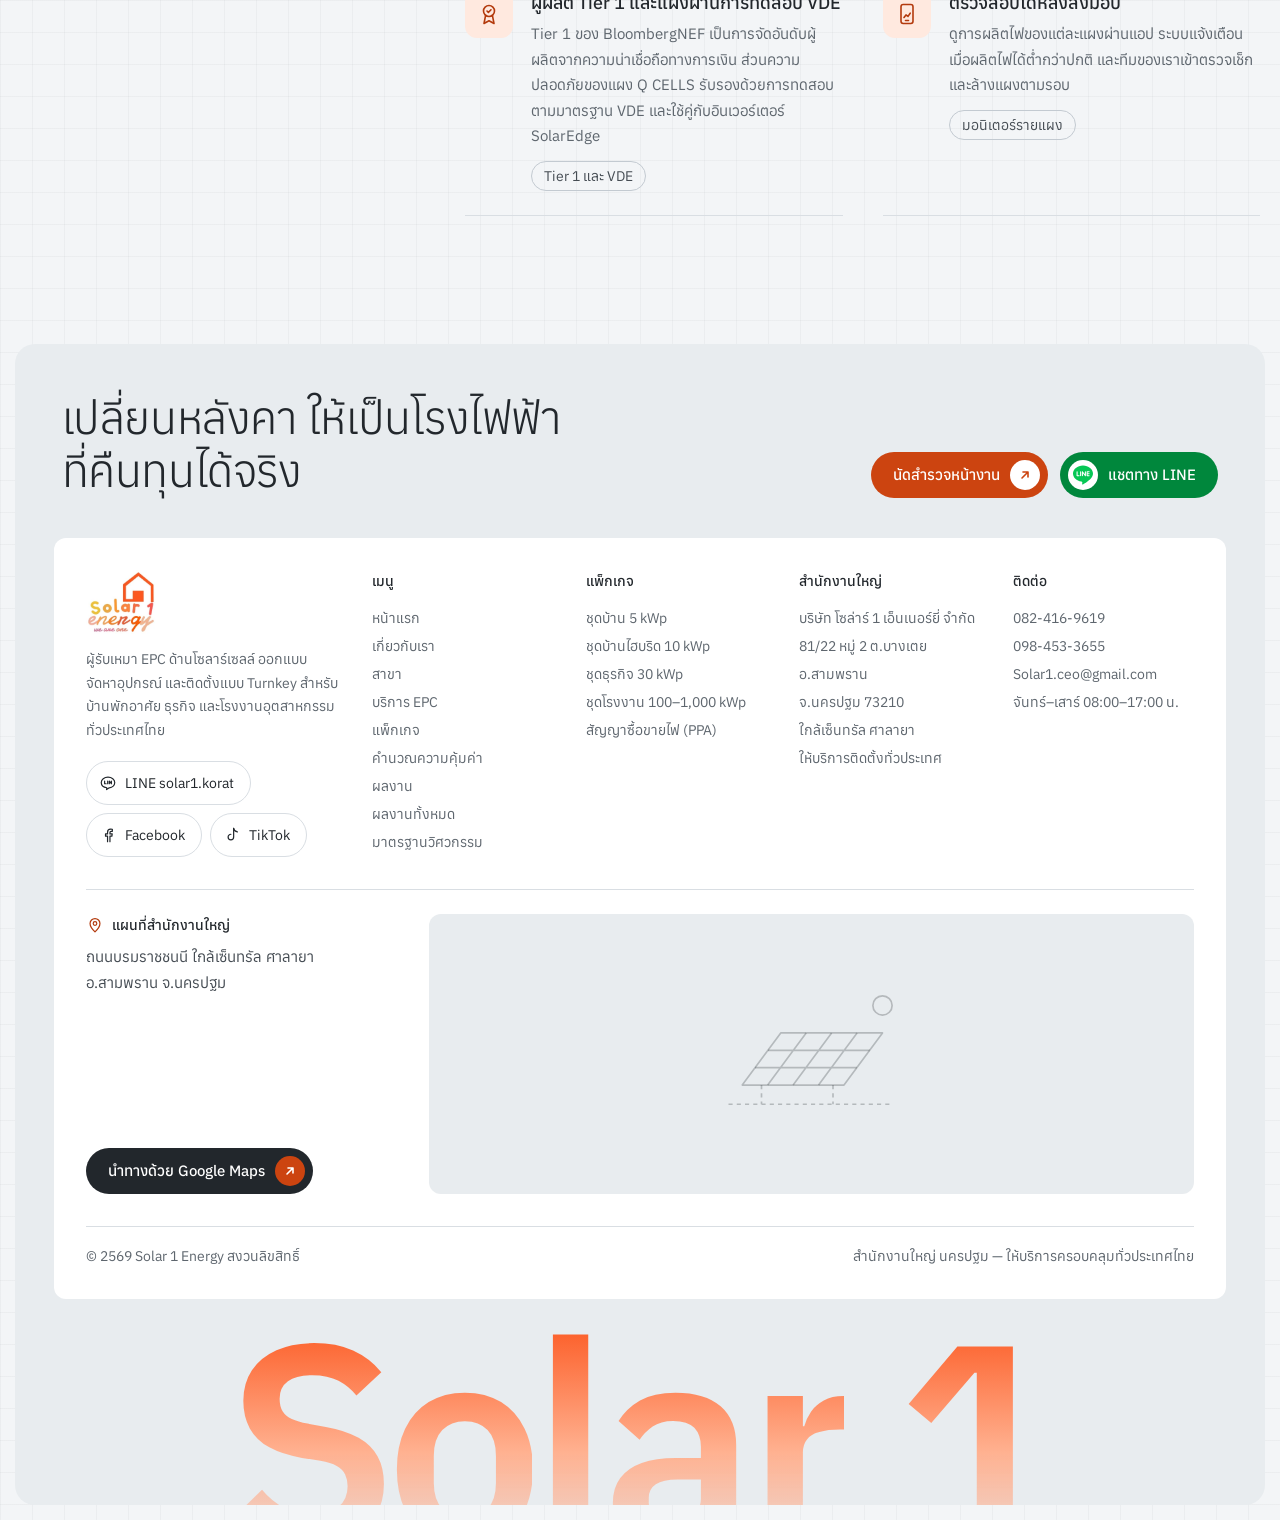
==== commit 83668932: "Content: New contact channels, 2569 branch network, Eiamheng featured project - Contact: LINE solar1" ====
--- a/index.html
+++ b/index.html
@@ -43,7 +43,7 @@
       { "@type": "ContactPoint", "contactType": "sales", "telephone": "+66-82-416-9619", "areaServed": "TH", "availableLanguage": ["th"] },
       { "@type": "ContactPoint", "contactType": "customer service", "telephone": "+66-98-453-3655", "areaServed": "TH", "availableLanguage": ["th"] }
     ],
-    "email": "solar1.ceo@gmail.com",
+    "email": "Solar1.ceo@gmail.com",
     "address": {
       "@type": "PostalAddress",
       "streetAddress": "81/22 หมู่ 2 ต.บางเตย",
@@ -65,9 +65,15 @@
       { "@type": "AdministrativeArea", "name": "Bangkok" },
       { "@type": "AdministrativeArea", "name": "Nonthaburi" },
       { "@type": "AdministrativeArea", "name": "Pathum Thani" },
-      { "@type": "AdministrativeArea", "name": "Ratchaburi" }
+      { "@type": "AdministrativeArea", "name": "Ratchaburi" },
+      { "@type": "City", "name": "Hua Hin" },
+      { "@type": "AdministrativeArea", "name": "Krabi" },
+      { "@type": "AdministrativeArea", "name": "Phuket" },
+      { "@type": "City", "name": "Ko Samui" },
+      { "@type": "AdministrativeArea", "name": "Nakhon Ratchasima" },
+      { "@type": "City", "name": "Pattaya" }
     ],
-    "sameAs": ["https://www.facebook.com/share/1FhEmbRb5u/", "https://www.tiktok.com/@solar1.ceo", "https://line.me/ti/p/~Solar1energy"]
+    "sameAs": ["https://www.facebook.com/share/19szTP2P9t/", "https://www.tiktok.com/@solar1.ceo", "https://line.me/ti/p/~solar1.korat"]
   }
   </script>
   <link rel="preload" href="Font/Anuphan/Anuphan-VariableFont_wght.ttf" as="font" type="font/ttf" crossorigin>
@@ -221,6 +227,23 @@
         <div class="stat"><div class="stat-num"><span data-count="3.5">3.5</span><small>MW</small></div><div class="stat-label">ระบบที่ใหญ่ที่สุดของเรา ติดตั้งให้ KVS Fresh Products</div></div>
         <div class="stat"><div class="stat-num"><span data-count="1.75">1.75</span><small>ล้านบาท</small></div><div class="stat-label">ค่าไฟที่ระบบนี้ลดได้ต่อเดือน</div></div>
       </div>
+    </div>
+
+    <!-- branch network (client update, 2026-10-29): HQ plus the six 2569 branches -->
+    <div class="branches" id="branches">
+      <div class="branches-head">
+        <h3 class="branches-title"><span>สาขาของเรา</span> <span>ปี 2569</span></h3>
+        <p>สำนักงานใหญ่ของเราอยู่ที่ศาลายา นครปฐม และในปี 2569 เราขยายสาขาเพิ่มอีก 6 แห่ง ตั้งแต่หัวหิน กระบี่ ภูเก็ต และเกาะสมุย ไปจนถึงพัทยาและโคราช</p>
+      </div>
+      <ul class="branch-list">
+        <li class="branch branch--hq"><svg aria-hidden="true"><use href="#i-pin"/></svg><strong>ศาลายา</strong><span>สำนักงานใหญ่ จ.นครปฐม</span></li>
+        <li class="branch"><svg aria-hidden="true"><use href="#i-pin"/></svg><strong>หัวหิน</strong><span>จ.ประจวบคีรีขันธ์</span></li>
+        <li class="branch"><svg aria-hidden="true"><use href="#i-pin"/></svg><strong>กระบี่</strong><span>จ.กระบี่</span></li>
+        <li class="branch"><svg aria-hidden="true"><use href="#i-pin"/></svg><strong>ภูเก็ต</strong><span>จ.ภูเก็ต</span></li>
+        <li class="branch"><svg aria-hidden="true"><use href="#i-pin"/></svg><strong>เกาะสมุย</strong><span>จ.สุราษฎร์ธานี</span></li>
+        <li class="branch"><svg aria-hidden="true"><use href="#i-pin"/></svg><strong>โคราช</strong><span>จ.นครราชสีมา</span></li>
+        <li class="branch"><svg aria-hidden="true"><use href="#i-pin"/></svg><strong>พัทยา</strong><span>จ.ชลบุรี</span></li>
+      </ul>
     </div>
   </div>
 </section>
@@ -576,7 +599,7 @@
       <h2 class="h2"><span>เปลี่ยนหลังคา</span> <span>ให้เป็นโรงไฟฟ้า</span> <br><span>ที่คืนทุนได้จริง</span></h2>
       <div class="foot-cta-actions">
         <a class="btn btn--orange" id="foot-cta-btn" href="tel:0824169619">นัดสำรวจหน้างาน <span class="btn-ico"><svg><use href="#i-arrow"/></svg></span></a>
-        <a class="btn btn--line" id="foot-line-btn" href="https://line.me/ti/p/~Solar1energy" target="_blank" rel="noopener noreferrer"><span class="btn-ico"><svg aria-hidden="true"><use href="#i-line-brand"/></svg></span>แชตทาง LINE</a>
+        <a class="btn btn--line" id="foot-line-btn" href="https://line.me/ti/p/~solar1.korat" target="_blank" rel="noopener noreferrer"><span class="btn-ico"><svg aria-hidden="true"><use href="#i-line-brand"/></svg></span>แชตทาง LINE</a>
       </div>
     </div>
 
@@ -584,11 +607,11 @@
       <div class="foot-brand">
         <img src="Media/logo-footer.webp" width="212" height="192" loading="lazy" decoding="async" alt="Solar 1 Energy">
         <p>ผู้รับเหมา EPC ด้านโซลาร์เซลล์ ออกแบบ จัดหาอุปกรณ์ และติดตั้งแบบ Turnkey สำหรับบ้านพักอาศัย ธุรกิจ และโรงงานอุตสาหกรรมทั่วประเทศไทย</p>
-        <ul class="social" id="foot-social" aria-label="ช่องทางโซเชียล"><li><a href="https://line.me/ti/p/~Solar1energy" target="_blank" rel="noopener noreferrer"><svg aria-hidden="true"><use href="#i-line"/></svg><span>LINE Solar1energy</span></a></li><li><a href="https://www.facebook.com/share/1FhEmbRb5u/" target="_blank" rel="noopener noreferrer"><svg aria-hidden="true"><use href="#i-facebook"/></svg><span>Facebook</span></a></li><li><a href="https://www.tiktok.com/@solar1.ceo" target="_blank" rel="noopener noreferrer"><svg aria-hidden="true"><use href="#i-tiktok"/></svg><span>TikTok</span></a></li></ul>
+        <ul class="social" id="foot-social" aria-label="ช่องทางโซเชียล"><li><a href="https://line.me/ti/p/~solar1.korat" target="_blank" rel="noopener noreferrer"><svg aria-hidden="true"><use href="#i-line"/></svg><span>LINE solar1.korat</span></a></li><li><a href="https://www.facebook.com/share/19szTP2P9t/" target="_blank" rel="noopener noreferrer"><svg aria-hidden="true"><use href="#i-facebook"/></svg><span>Facebook</span></a></li><li><a href="https://www.tiktok.com/@solar1.ceo" target="_blank" rel="noopener noreferrer"><svg aria-hidden="true"><use href="#i-tiktok"/></svg><span>TikTok</span></a></li></ul>
       </div>
       <div class="foot-col">
         <h3>เมนู</h3>
-        <ul><li><a href="#top">หน้าแรก</a></li><li><a href="#impact">เกี่ยวกับเรา</a></li><li><a href="#process">บริการ EPC</a></li><li><a href="#packages">แพ็กเกจ</a></li><li><a href="#calculator">คำนวณความคุ้มค่า</a></li><li><a href="#projects">ผลงาน</a></li><li><a href="/projects">ผลงานทั้งหมด</a></li><li><a href="#standards">มาตรฐานวิศวกรรม</a></li></ul>
+        <ul><li><a href="#top">หน้าแรก</a></li><li><a href="#impact">เกี่ยวกับเรา</a></li><li><a href="#branches">สาขา</a></li><li><a href="#process">บริการ EPC</a></li><li><a href="#packages">แพ็กเกจ</a></li><li><a href="#calculator">คำนวณความคุ้มค่า</a></li><li><a href="#projects">ผลงาน</a></li><li><a href="/projects">ผลงานทั้งหมด</a></li><li><a href="#standards">มาตรฐานวิศวกรรม</a></li></ul>
       </div>
       <div class="foot-col">
         <h3>แพ็กเกจ</h3>
@@ -601,7 +624,7 @@
       </div>
       <div class="foot-col">
         <h3>ติดต่อ</h3>
-        <ul id="foot-contact"><li><a href="tel:0824169619">082-416-9619</a></li><li><a href="tel:0984533655">098-453-3655</a></li><li><a href="mailto:solar1.ceo@gmail.com">solar1.ceo@gmail.com</a></li><li>จันทร์–เสาร์ 08:00–17:00 น.</li></ul>
+        <ul id="foot-contact"><li><a href="tel:0824169619">082-416-9619</a></li><li><a href="tel:0984533655">098-453-3655</a></li><li><a href="mailto:Solar1.ceo@gmail.com">Solar1.ceo@gmail.com</a></li><li>จันทร์–เสาร์ 08:00–17:00 น.</li></ul>
       </div>
       <div class="foot-map">
         <div class="foot-map-info">
--- a/styles.css
+++ b/styles.css
@@ -463,6 +463,49 @@
 .stat-num small { font-size: 26px; color: var(--orange); margin-left: 4px; font-weight: 400; }
 .stat-label { font-size: 14px; color: var(--ink-soft); }
 
+/* branch network: the HQ is the one filled card, the branches are quiet outlines.
+   Nothing here is a link, so there are no hover states. */
+.branches {
+  margin-top: clamp(40px, 5vw, 64px);
+  display: grid;
+  grid-template-columns: minmax(0, 1fr) minmax(0, 2.2fr);
+  gap: clamp(24px, 3vw, 48px);
+  align-items: start;
+}
+.branches-title { font-size: clamp(22px, 1vw + 16px, 28px); font-weight: 400; line-height: 1.3; }
+.branches-title span { display: inline-block; }
+.branches-head p { margin-top: 12px; max-width: 360px; font-size: 15px; line-height: 1.7; color: var(--ink-soft); }
+.branch-list {
+  list-style: none;
+  display: grid;
+  grid-template-columns: repeat(4, minmax(0, 1fr));
+  gap: 10px;
+}
+.branch {
+  display: grid;
+  grid-template-columns: auto minmax(0, 1fr);
+  column-gap: 10px;
+  padding: 16px 18px;
+  border: 1px solid var(--line);
+  border-radius: var(--r-card);
+  background: var(--card);
+}
+.branch svg { grid-row: span 2; width: 22px; height: 22px; margin-top: 2px; color: var(--muted); }
+.branch strong { font-size: 18px; font-weight: 500; line-height: 1.4; }
+.branch span { font-size: 14px; line-height: 1.5; color: var(--muted); }
+.branch--hq {
+  grid-row: span 2;
+  grid-template-columns: minmax(0, 1fr);
+  grid-template-rows: 1fr auto auto;
+  padding: 20px;
+  border-color: var(--ink);
+  background: var(--ink);
+  color: var(--on-ink);
+}
+.branch--hq svg { grid-row: auto; width: 28px; height: 28px; margin: 0 0 24px; color: var(--orange); }
+.branch--hq strong { font-size: 26px; font-weight: 400; }
+.branch--hq span { color: var(--on-ink); opacity: .8; }
+
 /* ---------- packages ---------- */
 
 .packages { padding: var(--section-gap) 0 0; }
@@ -820,6 +863,21 @@
 }
 .pj-feature-stats small { margin-left: 4px; font-size: 24px; font-weight: 400; letter-spacing: 0; color: var(--accent-text); }
 .pj-feature-stats span { display: block; margin-top: 6px; font-size: 14px; line-height: 1.5; color: var(--muted); }
+
+/* labels a 3D render (a project not yet handed over) so it isn't read as a site photo */
+.pj-chip {
+  position: absolute; z-index: 1;
+  top: 12px; left: 12px;
+  padding: 5px 12px;
+  border-radius: var(--r-pill);
+  font-size: 14px; line-height: 1.4;
+  color: var(--ink);
+  background: var(--glass-strong);
+  border: 1px solid var(--glass-line);
+  box-shadow: var(--glass-shadow);
+  backdrop-filter: blur(12px) saturate(1.3);
+  -webkit-backdrop-filter: blur(12px) saturate(1.3);
+}
 
 .pj-bar {
   display: flex; flex-wrap: wrap; align-items: center; justify-content: space-between;
@@ -1534,6 +1592,13 @@
   }
   .stat:nth-child(n) { height: auto; min-height: 150px; gap: 16px; }
 
+  /* branches: copy above, HQ across the top, branches three to a row */
+  .branches { grid-template-columns: 1fr; gap: 20px; }
+  .branches-head p { max-width: 560px; }
+  .branch-list { grid-template-columns: repeat(3, minmax(0, 1fr)); }
+  .branch--hq { grid-column: 1 / -1; grid-row: auto; grid-template-columns: auto minmax(0, 1fr); grid-template-rows: none; column-gap: 12px; }
+  .branch--hq svg { grid-row: span 2; margin: 2px 0 0; }
+
   /* packages: two columns; an odd last card spans both with photo beside text */
   .pk-grid { grid-template-columns: 1fr 1fr; gap: 36px 16px; }
   .pk-fit { min-height: 0; }
@@ -1591,6 +1656,12 @@
   .logo-chip { gap: 8px; }
   .logo-chip span { display: inline; font-size: 14px; }
   .logo-chip img, .nav.is-stuck .logo-chip img { height: 36px; }
+
+  .branch-list { grid-template-columns: repeat(2, minmax(0, 1fr)); gap: 8px; }
+  .branch { padding: 14px; column-gap: 8px; }
+  .branch svg { width: 20px; height: 20px; }
+  .branch--hq { padding: 16px; }
+  .branch--hq strong { font-size: 22px; }
 
   .nav-links {
     position: absolute;
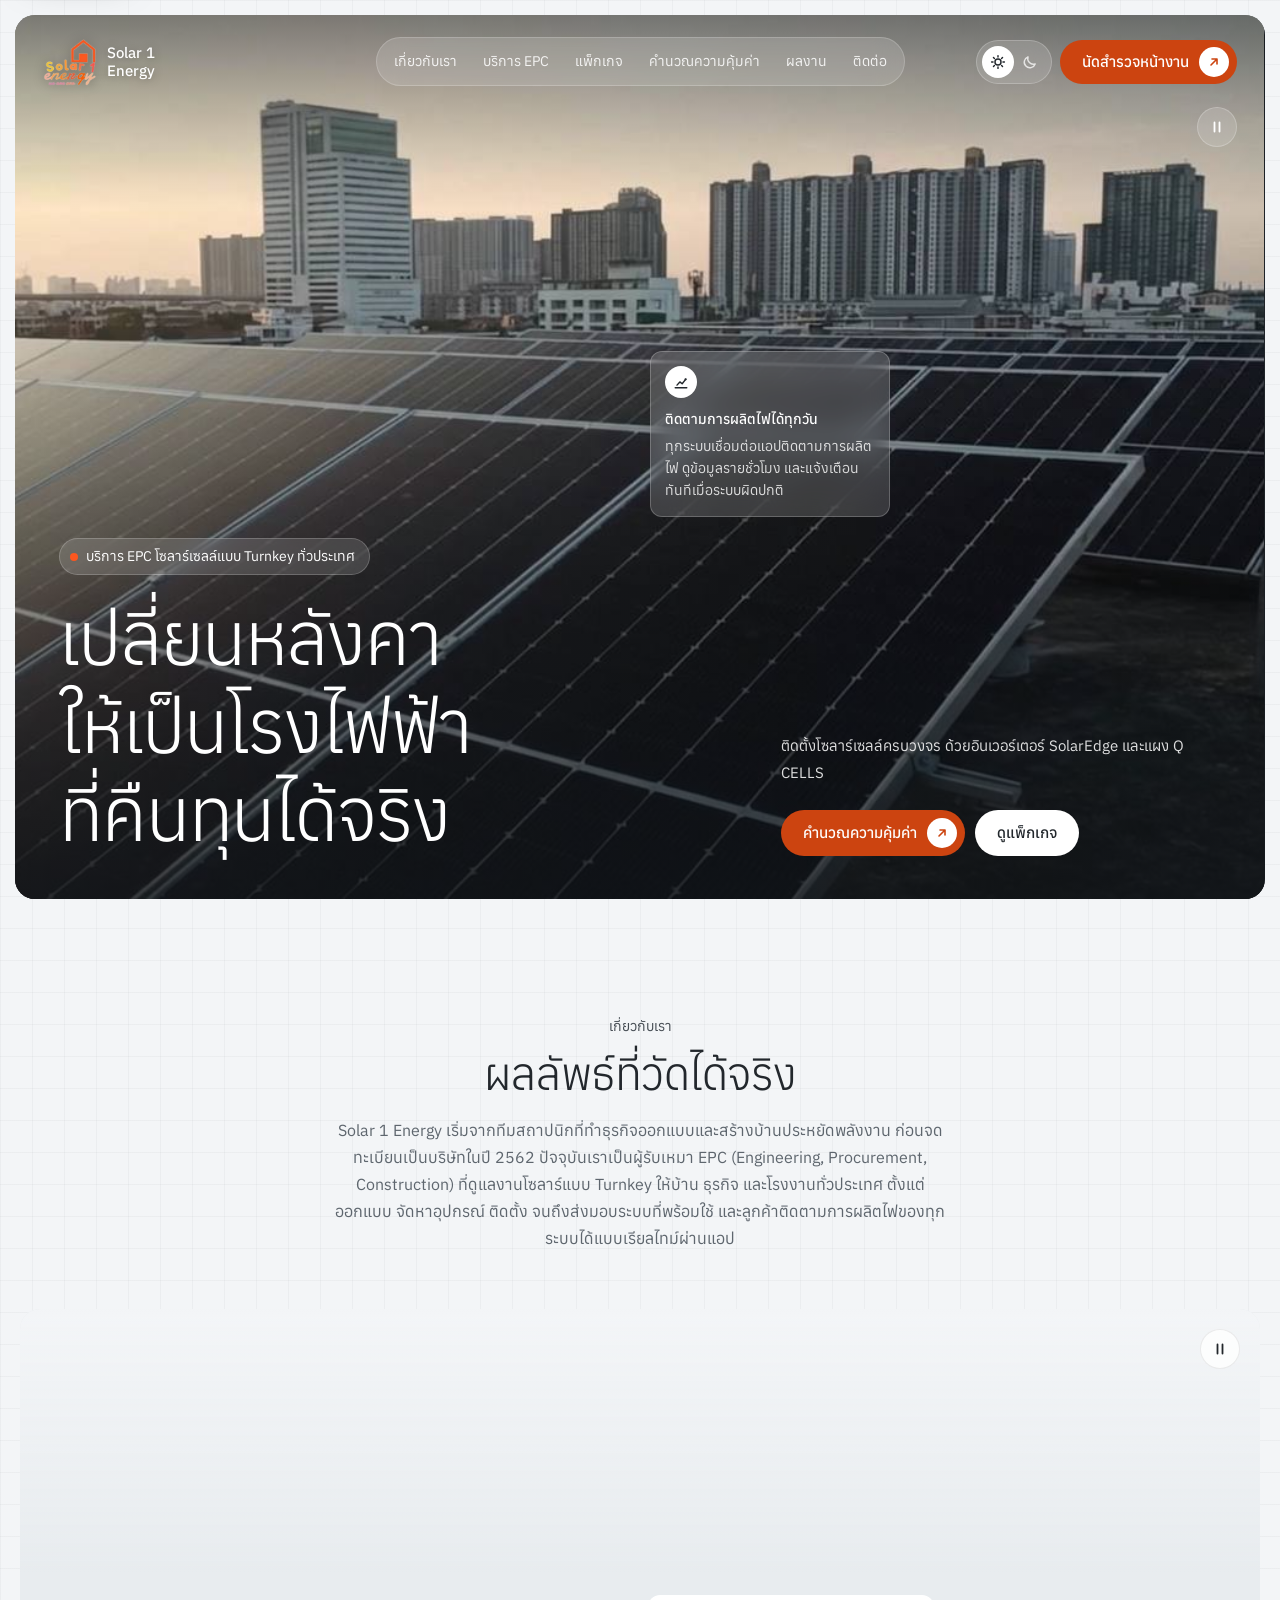
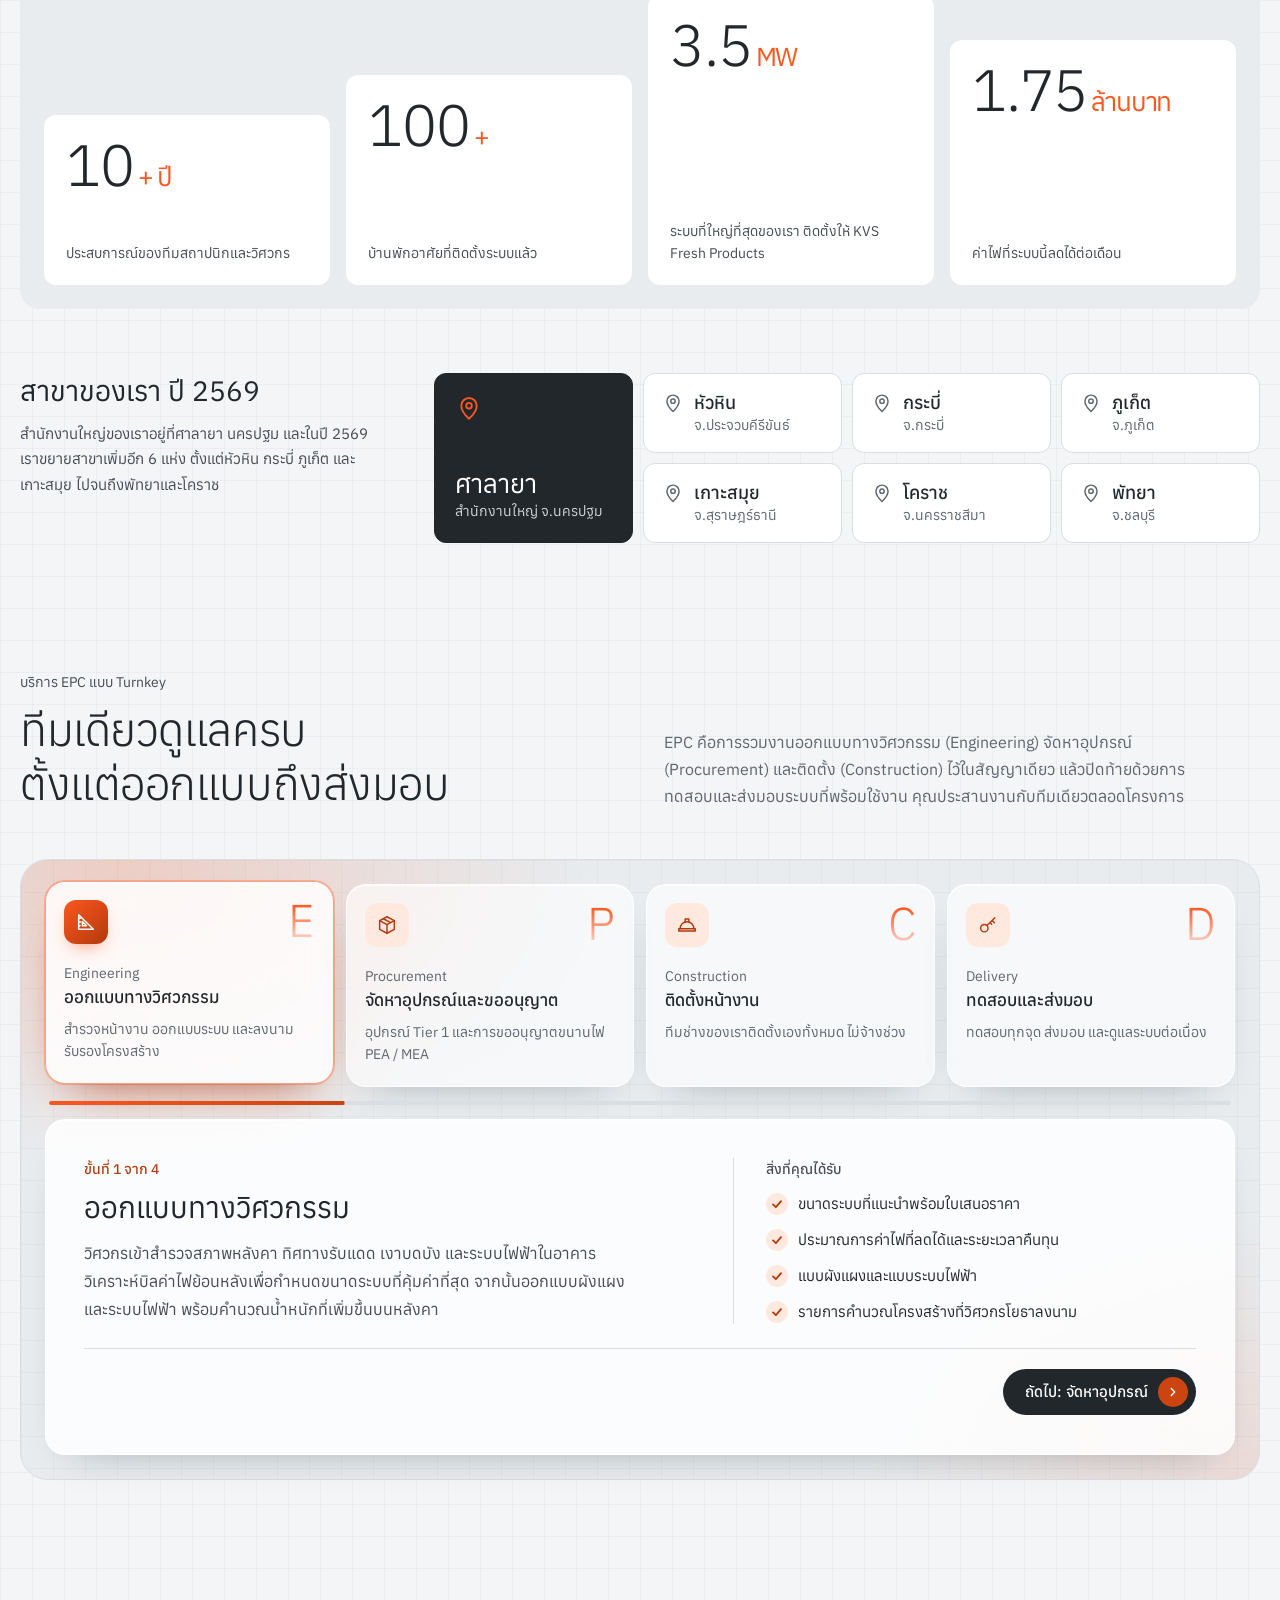
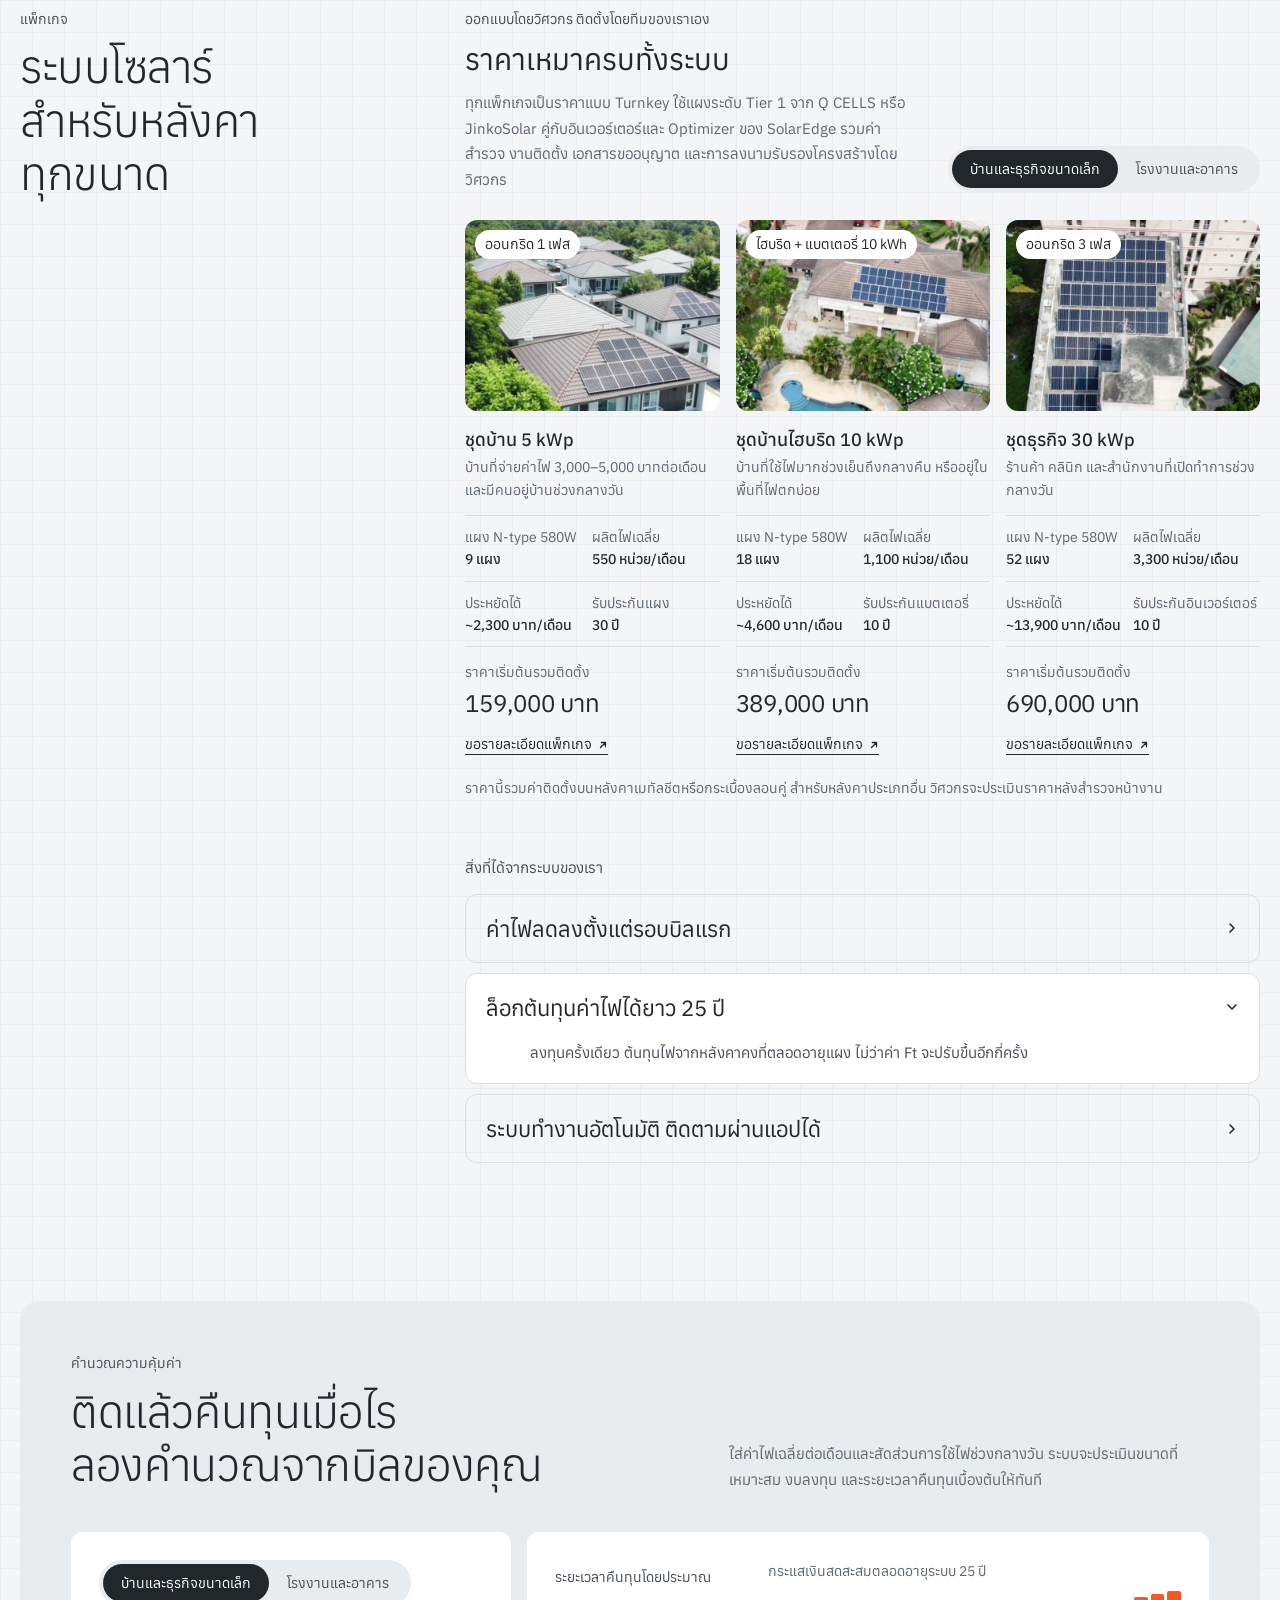
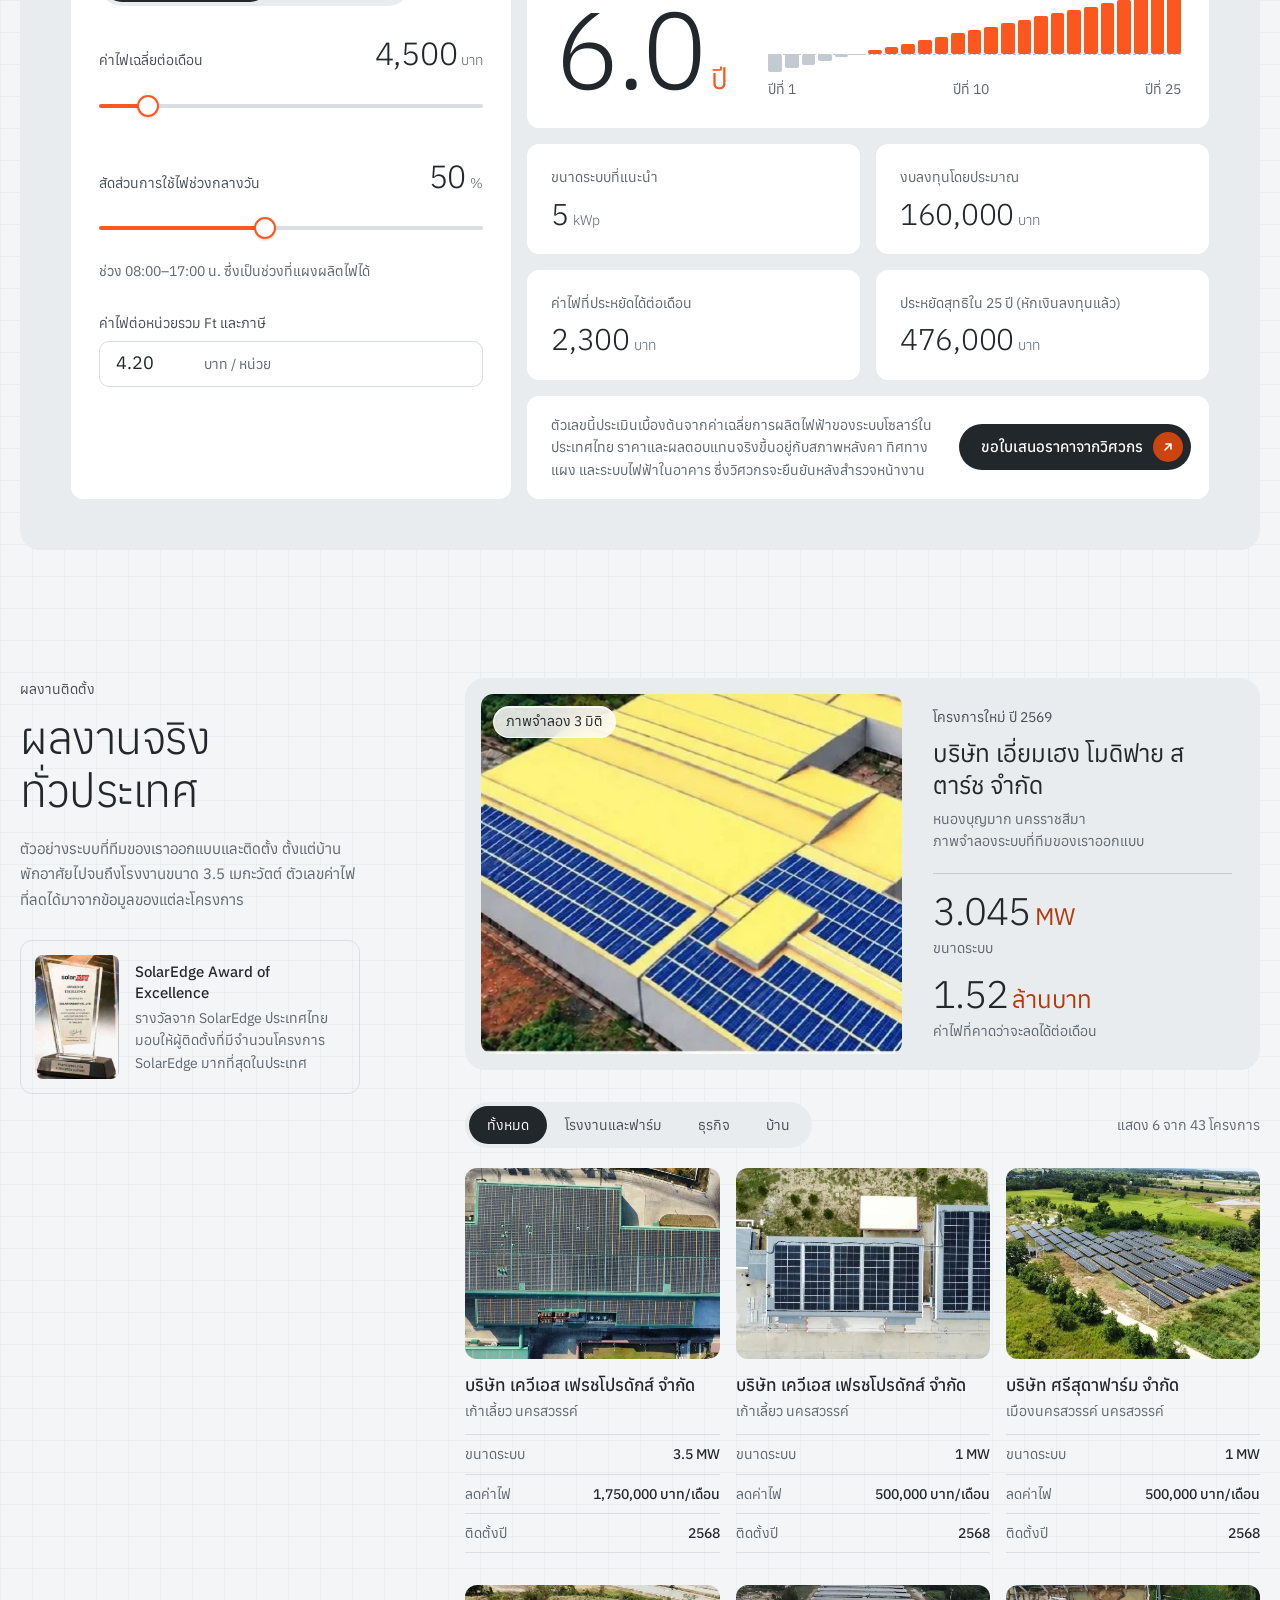
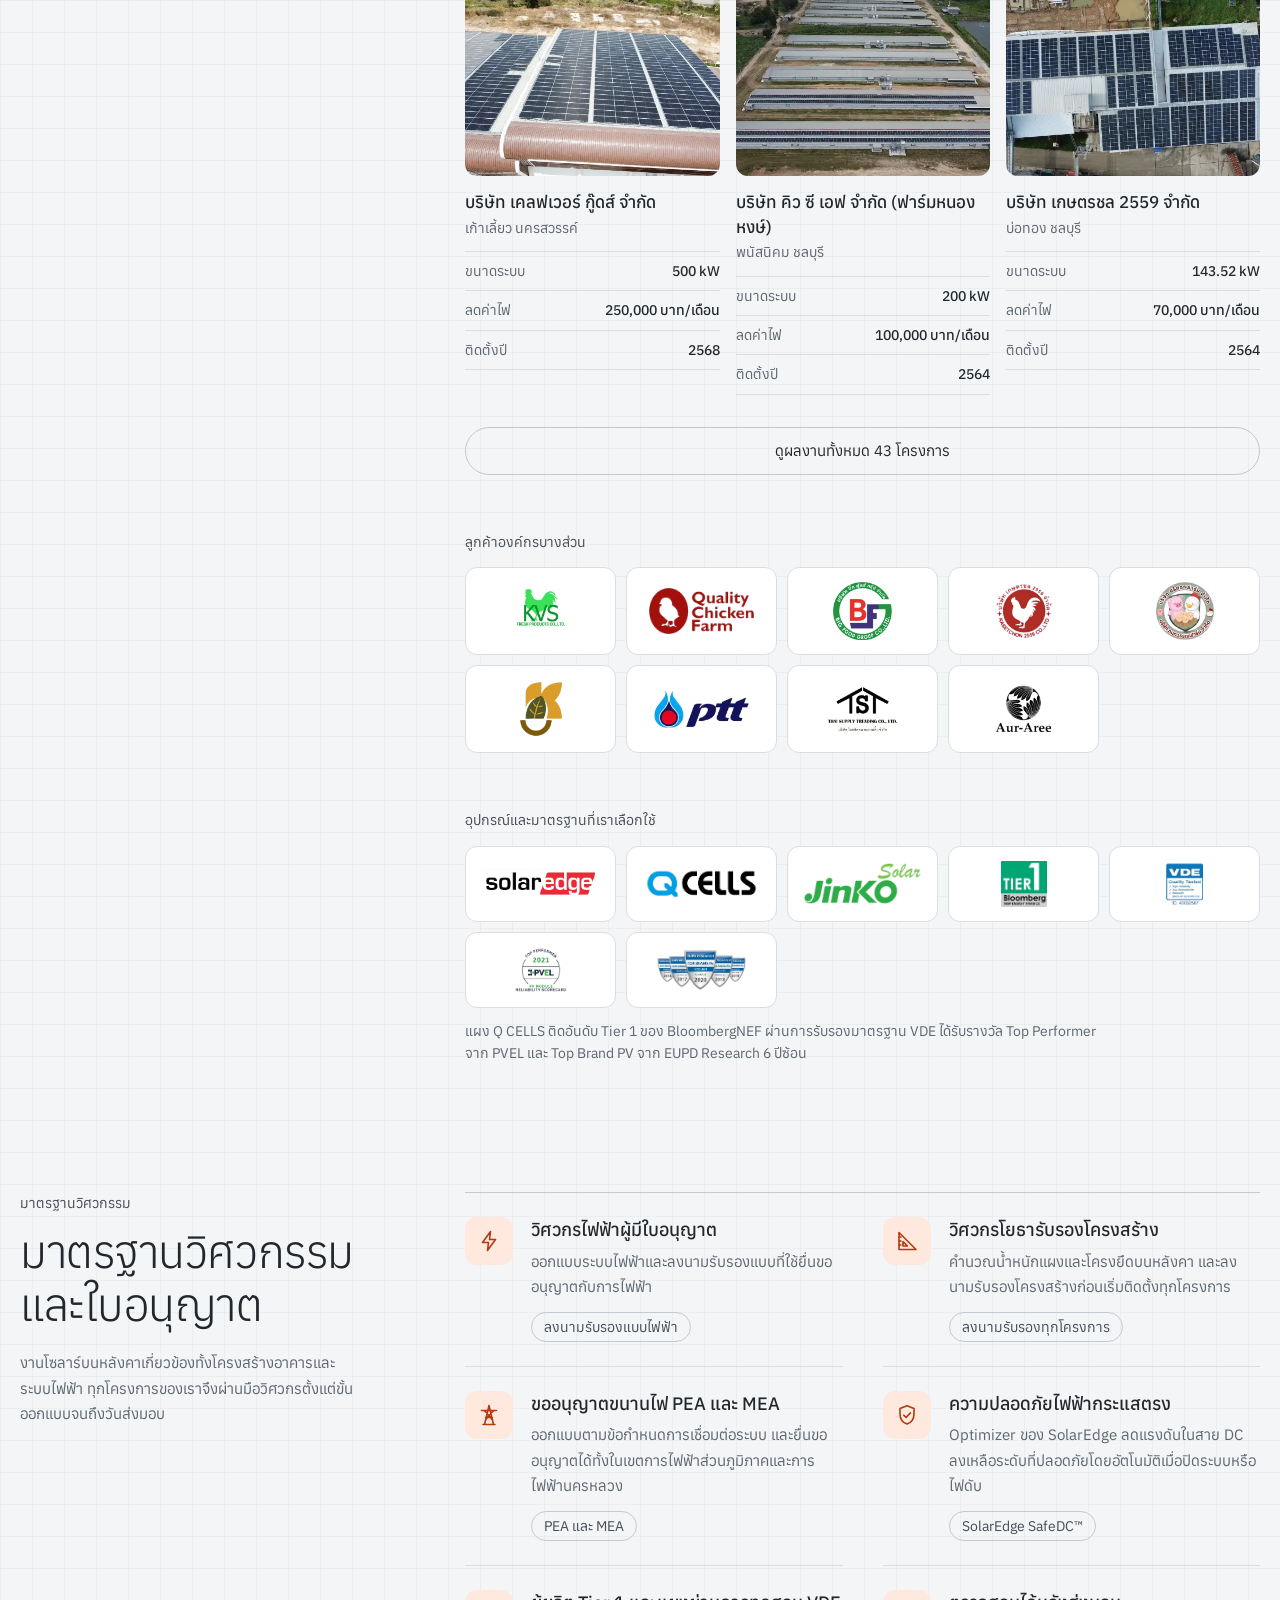
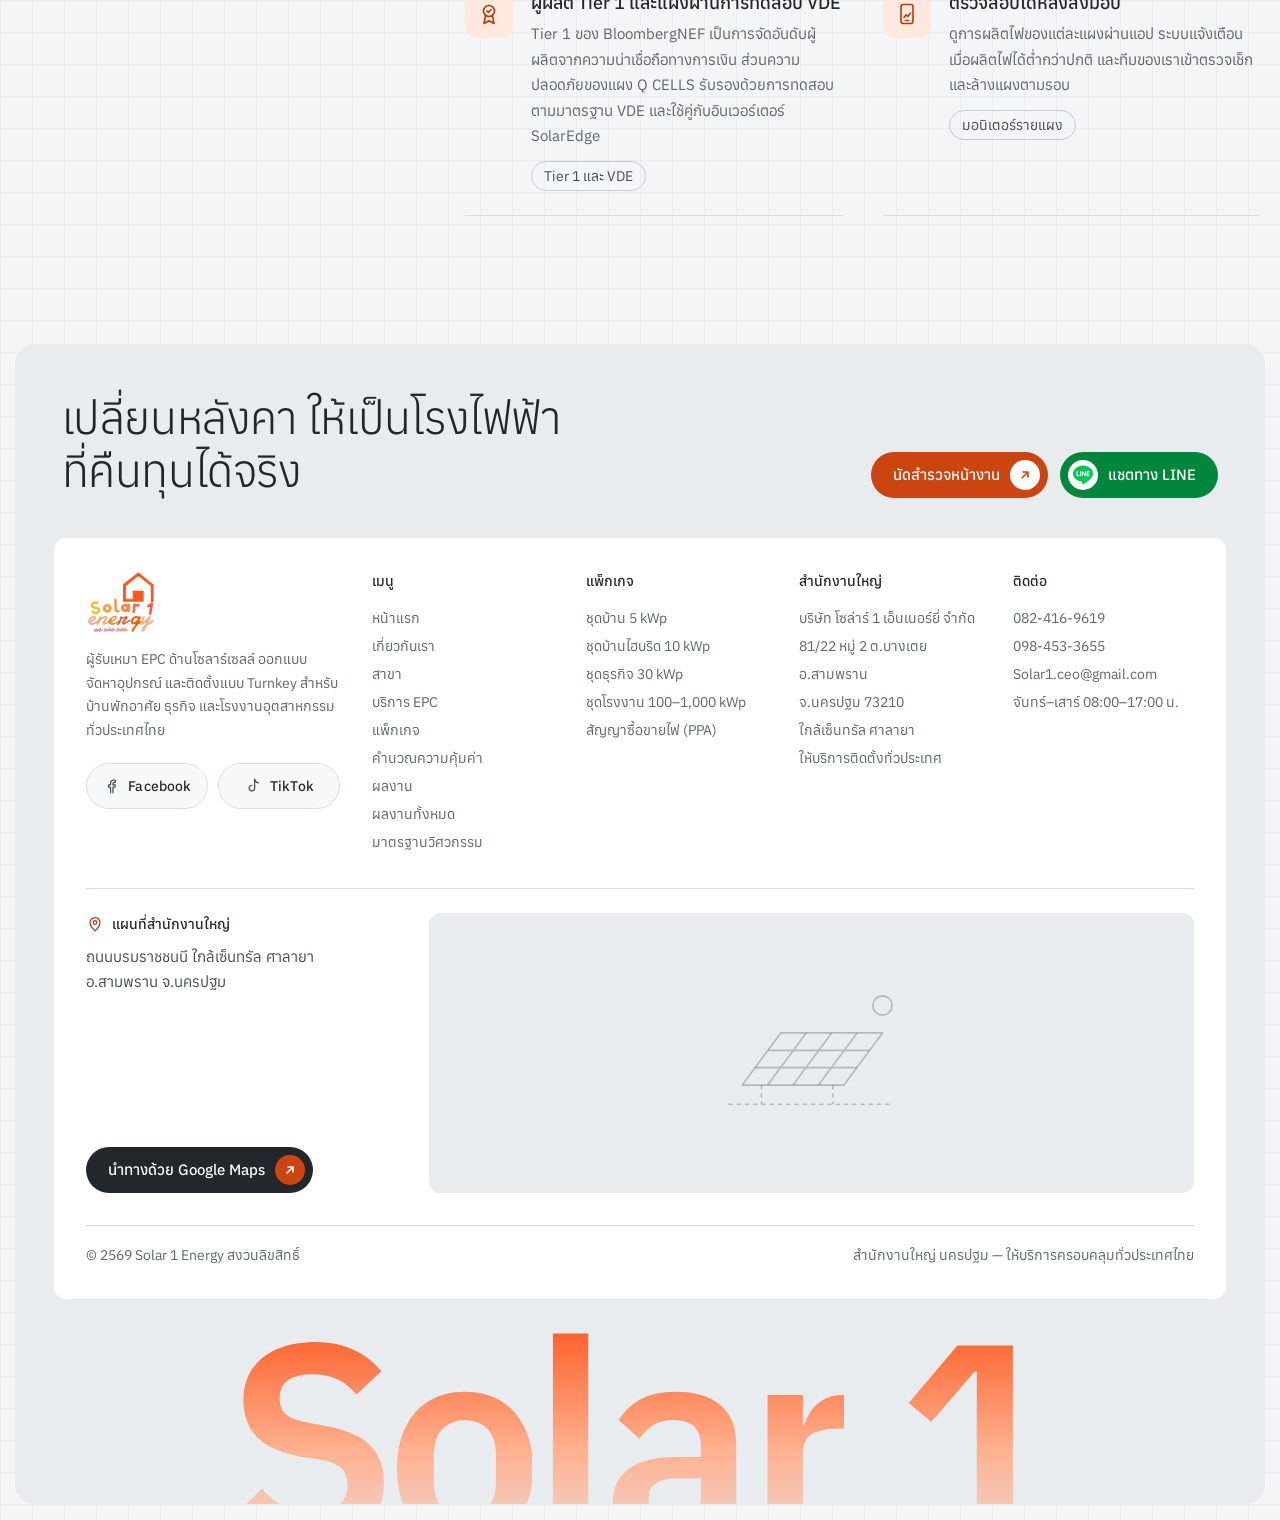
==== commit 7b329374: "UI: Footer social pills without LINE, as two frosted-glass pills - Drop the "LINE solar1.korat" pill" ====
--- a/index.html
+++ b/index.html
@@ -607,7 +607,7 @@
       <div class="foot-brand">
         <img src="Media/logo-footer.webp" width="212" height="192" loading="lazy" decoding="async" alt="Solar 1 Energy">
         <p>ผู้รับเหมา EPC ด้านโซลาร์เซลล์ ออกแบบ จัดหาอุปกรณ์ และติดตั้งแบบ Turnkey สำหรับบ้านพักอาศัย ธุรกิจ และโรงงานอุตสาหกรรมทั่วประเทศไทย</p>
-        <ul class="social" id="foot-social" aria-label="ช่องทางโซเชียล"><li><a href="https://line.me/ti/p/~solar1.korat" target="_blank" rel="noopener noreferrer"><svg aria-hidden="true"><use href="#i-line"/></svg><span>LINE solar1.korat</span></a></li><li><a href="https://www.facebook.com/share/19szTP2P9t/" target="_blank" rel="noopener noreferrer"><svg aria-hidden="true"><use href="#i-facebook"/></svg><span>Facebook</span></a></li><li><a href="https://www.tiktok.com/@solar1.ceo" target="_blank" rel="noopener noreferrer"><svg aria-hidden="true"><use href="#i-tiktok"/></svg><span>TikTok</span></a></li></ul>
+        <ul class="social" id="foot-social" aria-label="ช่องทางโซเชียล"><li><a href="https://www.facebook.com/share/19szTP2P9t/" target="_blank" rel="noopener noreferrer"><svg aria-hidden="true"><use href="#i-facebook"/></svg><span>Facebook</span></a></li><li><a href="https://www.tiktok.com/@solar1.ceo" target="_blank" rel="noopener noreferrer"><svg aria-hidden="true"><use href="#i-tiktok"/></svg><span>TikTok</span></a></li></ul>
       </div>
       <div class="foot-col">
         <h3>เมนู</h3>
--- a/styles.css
+++ b/styles.css
@@ -1238,18 +1238,36 @@
 .foot-cta-actions { display: flex; flex-wrap: wrap; gap: 12px; }
 .foot-cta-actions .btn[hidden] { display: none; }
 
-/* social channels: labelled pills, 44px tall */
-.social { list-style: none; display: flex; flex-wrap: wrap; gap: 8px; margin-top: 18px; }
+/* social channels: equal-width frosted pills, two to a row, 46px tall (one per row
+   only where the column is too narrow for two, e.g. desktops near 1100px).
+   The fill is the page tone, translucent, so the pills read as set into the card
+   (lighter on the light theme, darker on the dark one). LINE lives in the CTA. */
+.social {
+  list-style: none;
+  display: grid;
+  grid-template-columns: repeat(auto-fit, minmax(116px, 1fr));
+  gap: 10px;
+  max-width: 300px;
+  margin-top: 20px;
+}
 .social a {
-  display: inline-flex; align-items: center; gap: 8px;
-  min-height: 44px; padding: 0 16px 0 12px;
+  display: flex; align-items: center; justify-content: center; gap: 8px;
+  min-height: 46px; padding: 0 14px;
   border: 1px solid var(--line);
   border-radius: var(--r-pill);
-  font-size: 14px; color: var(--ink);
-  transition: border-color .2s, color .2s;
-}
-.social a:hover { border-color: var(--orange); color: var(--accent-text); }
-.social svg { width: 18px; height: 18px; flex: none; }
+  background: rgb(var(--paper-rgb) / .72);
+  box-shadow: var(--glass-shadow);
+  backdrop-filter: blur(14px) saturate(1.3);
+  -webkit-backdrop-filter: blur(14px) saturate(1.3);
+  font-size: 14px; font-weight: 500; letter-spacing: .01em; color: var(--ink);
+  white-space: nowrap;
+  transition: border-color .25s, color .25s, background-color .25s, transform .3s var(--ease);
+}
+.social svg { width: 18px; height: 18px; flex: none; color: var(--ink-soft); transition: color .25s; }
+.social a:hover { border-color: rgb(var(--orange-rgb) / .55); color: var(--accent-text); }
+.social a:hover svg { color: var(--accent-text); }
+.social a:active { transform: scale(.97); }
+@media (hover: hover) { .social a:hover { transform: translateY(-1px); } }
 
 /* HQ map: directions button beside the embedded Google Maps listing */
 .foot-map {
@@ -1513,7 +1531,7 @@
   .seg-thumb, .nav-thumb, .theme-knob,
   .nav-links,
   .bar i, .benefit-body, .benefit svg { transition-duration: .01s; }
-  .btn:active, .seg button:active, .video-toggle:active { transform: none; }
+  .btn:active, .seg button:active, .video-toggle:active, .social a:active, .social a:hover { transform: none; }
   .btn:hover .btn-ico, .btn:hover .btn-ico svg, .pk-more:hover svg,
   .logo-chip:hover, .benefit:not(.is-open):hover svg { transform: none; }
 }
@@ -1793,4 +1811,5 @@
   .flow-tab[aria-selected="true"], .flow-tab:hover:not([aria-selected="true"]), .is-interactive .flow-tab:active,
   .flow-tab:hover .flow-badge, .flow-tab:hover .flow-letter { transform: none; }
   .nav-links, .nav.is-open .nav-links { transform: none; transition-duration: .01s; }
-}
+  .social a { transform: none; }
+}
